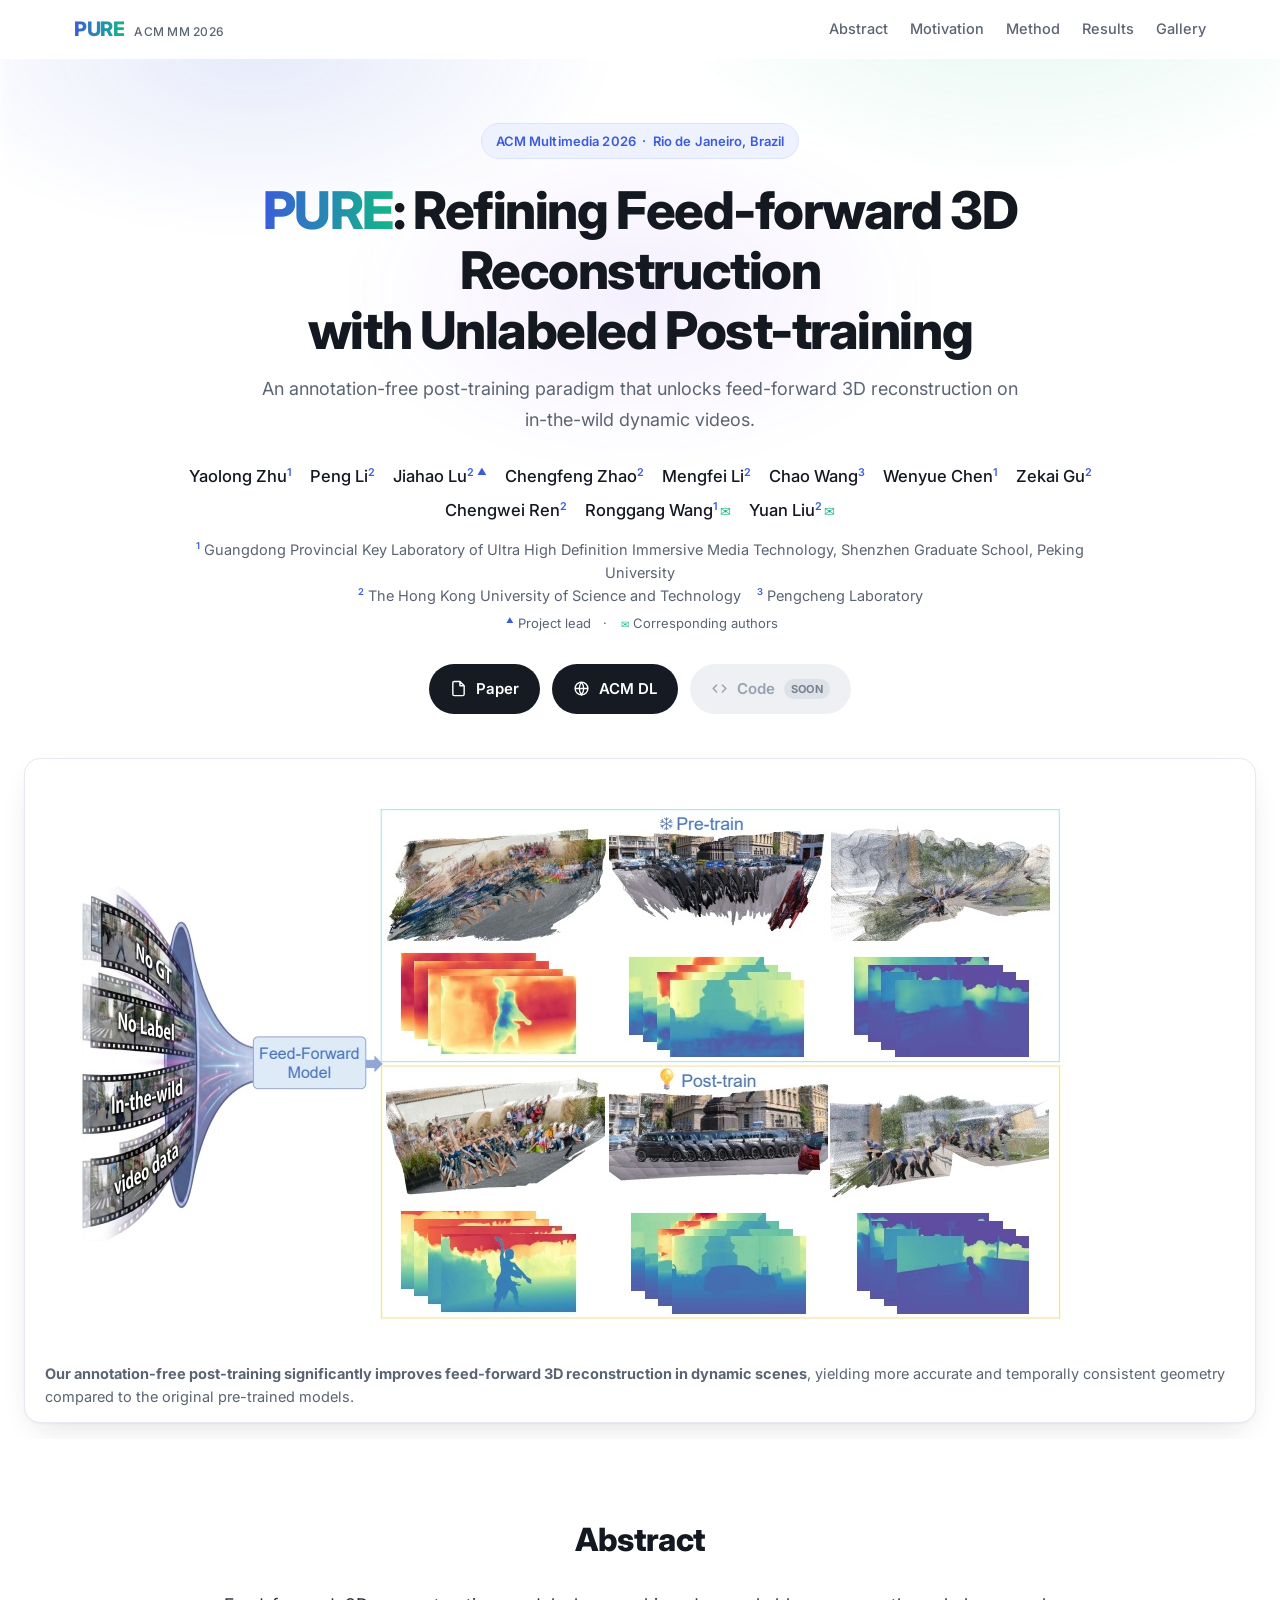
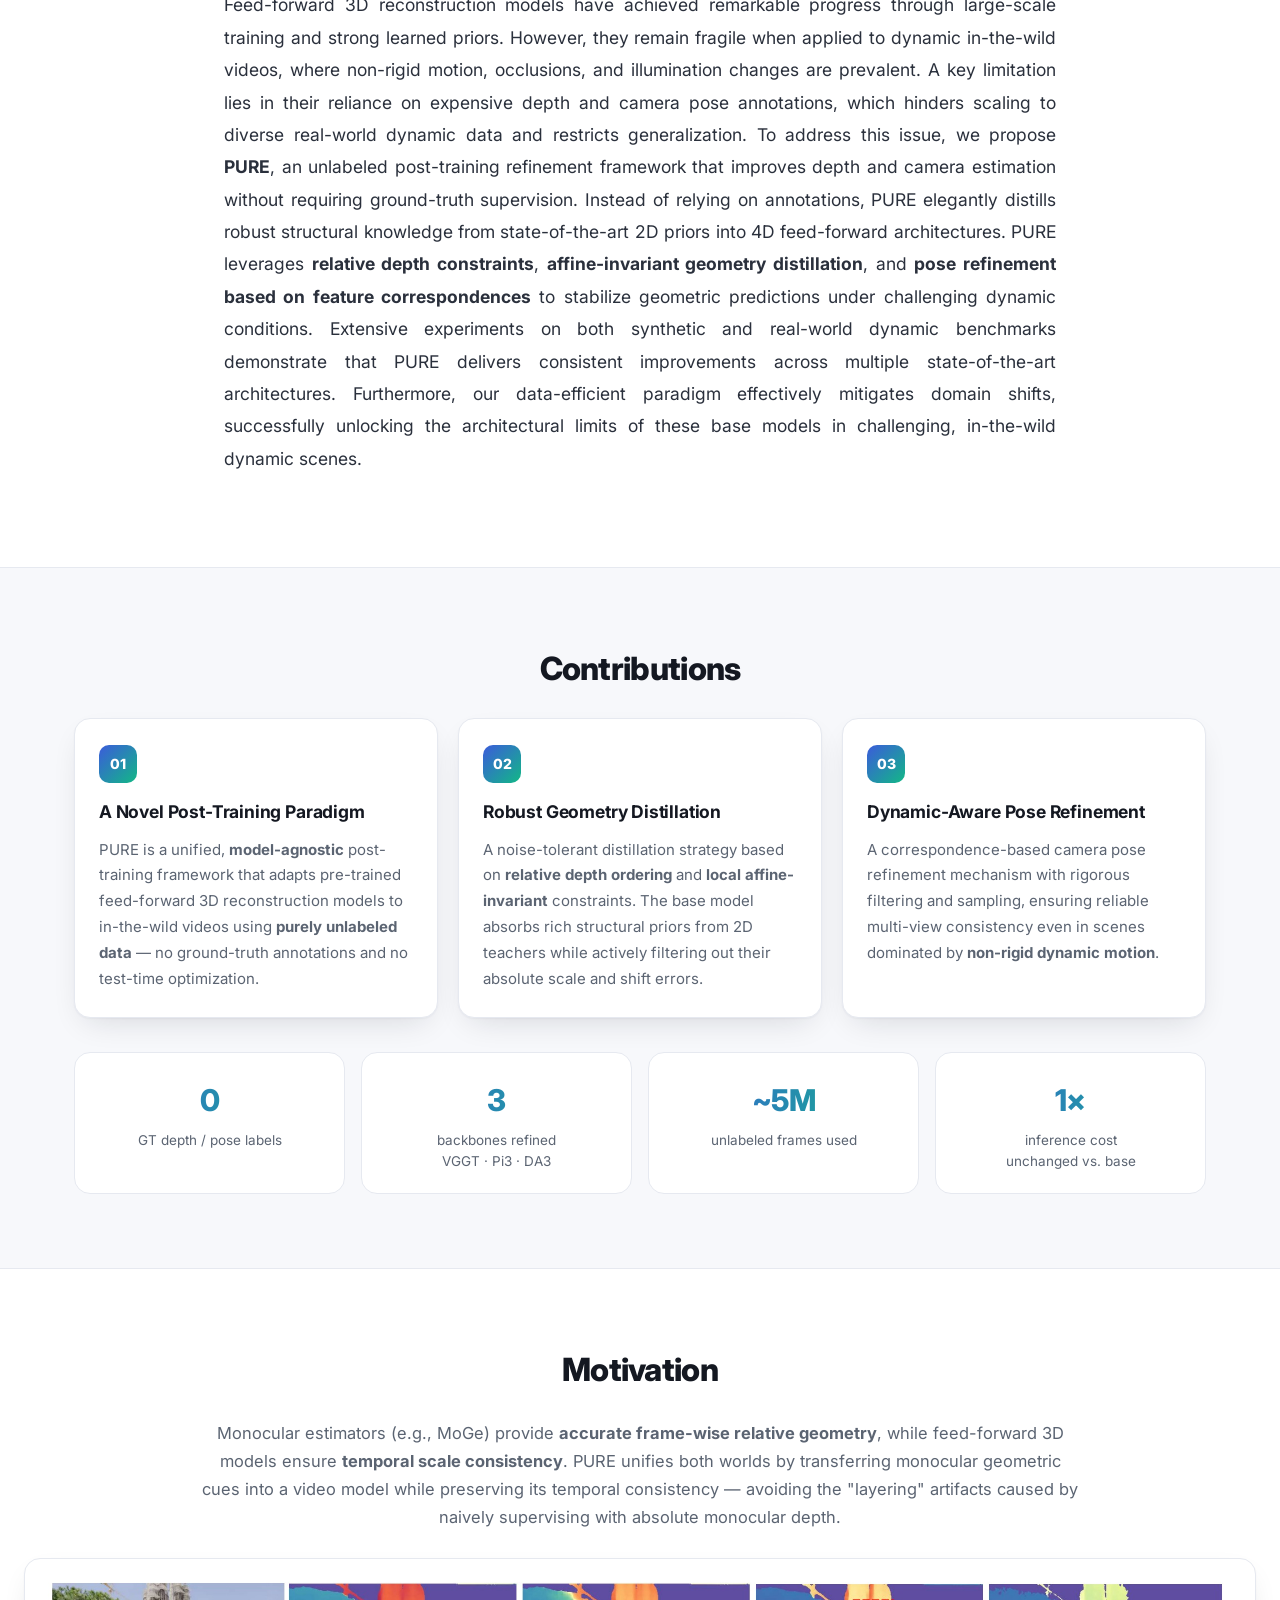
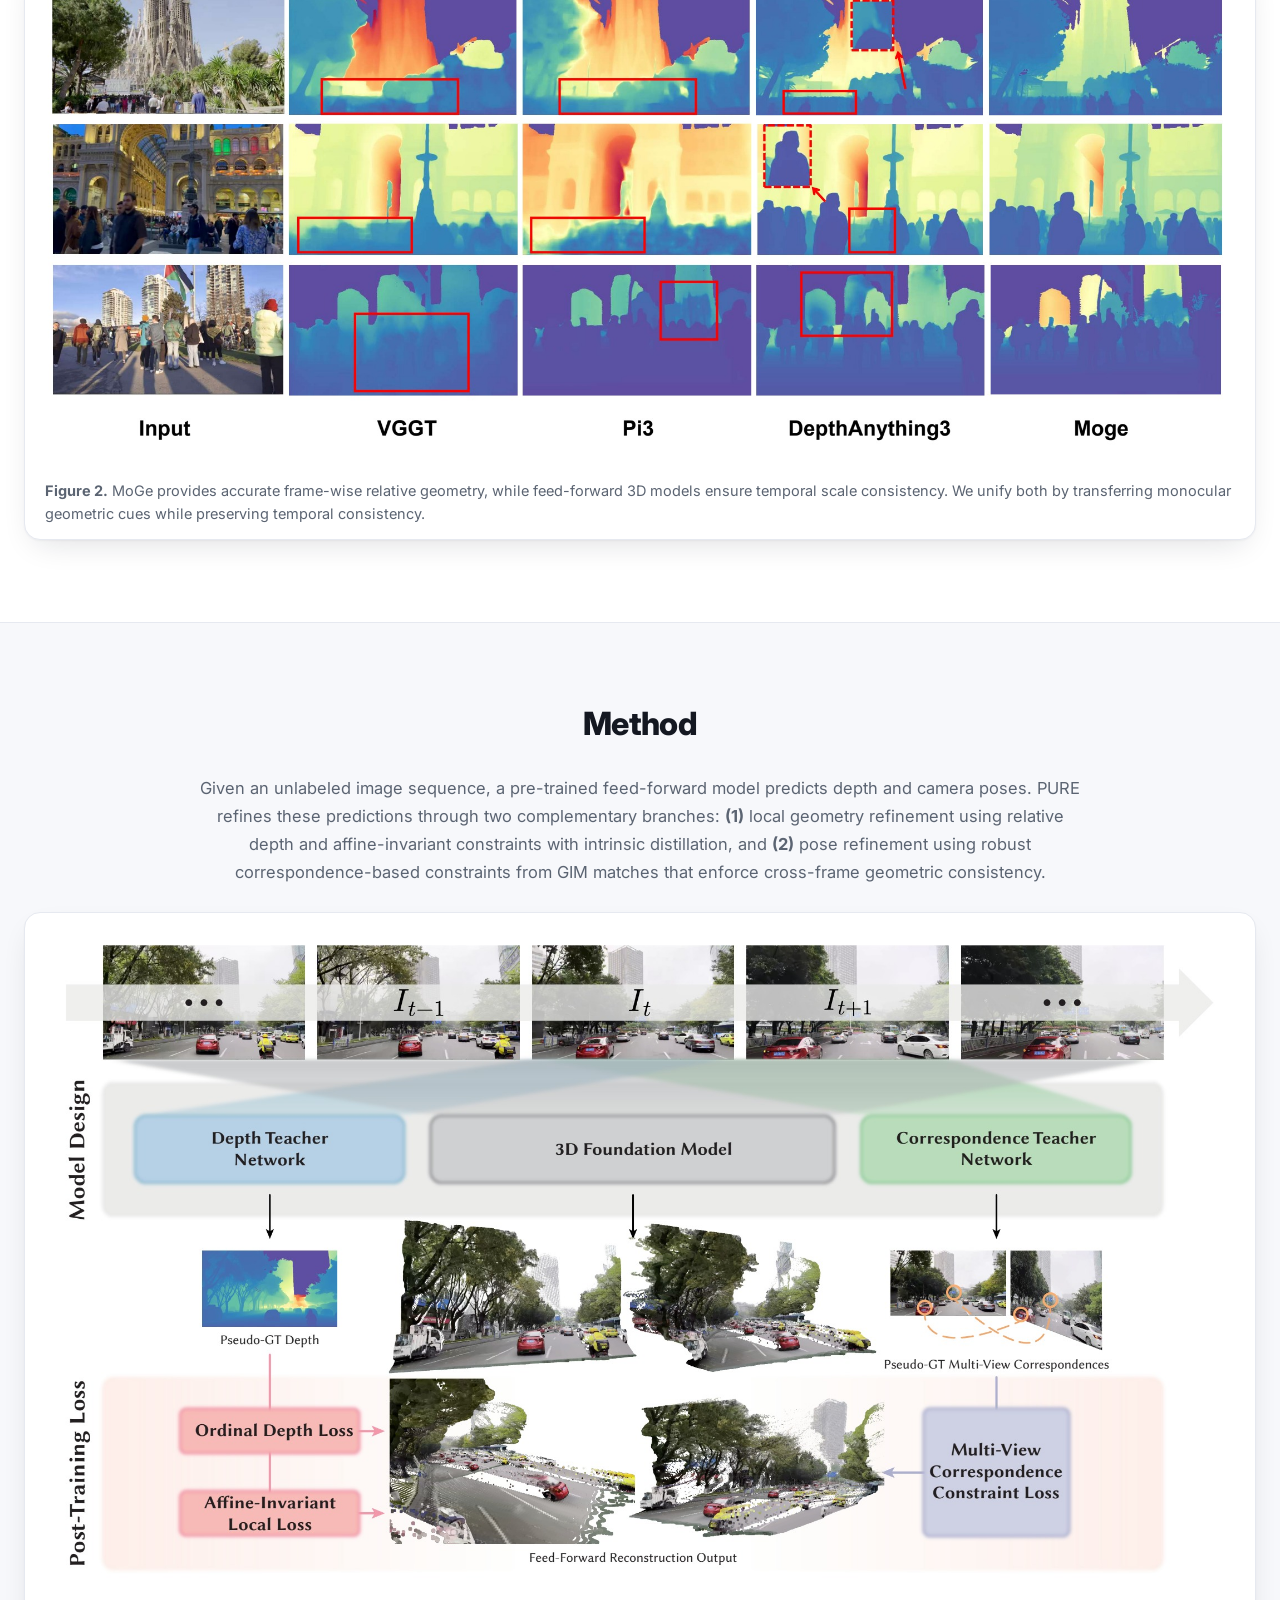
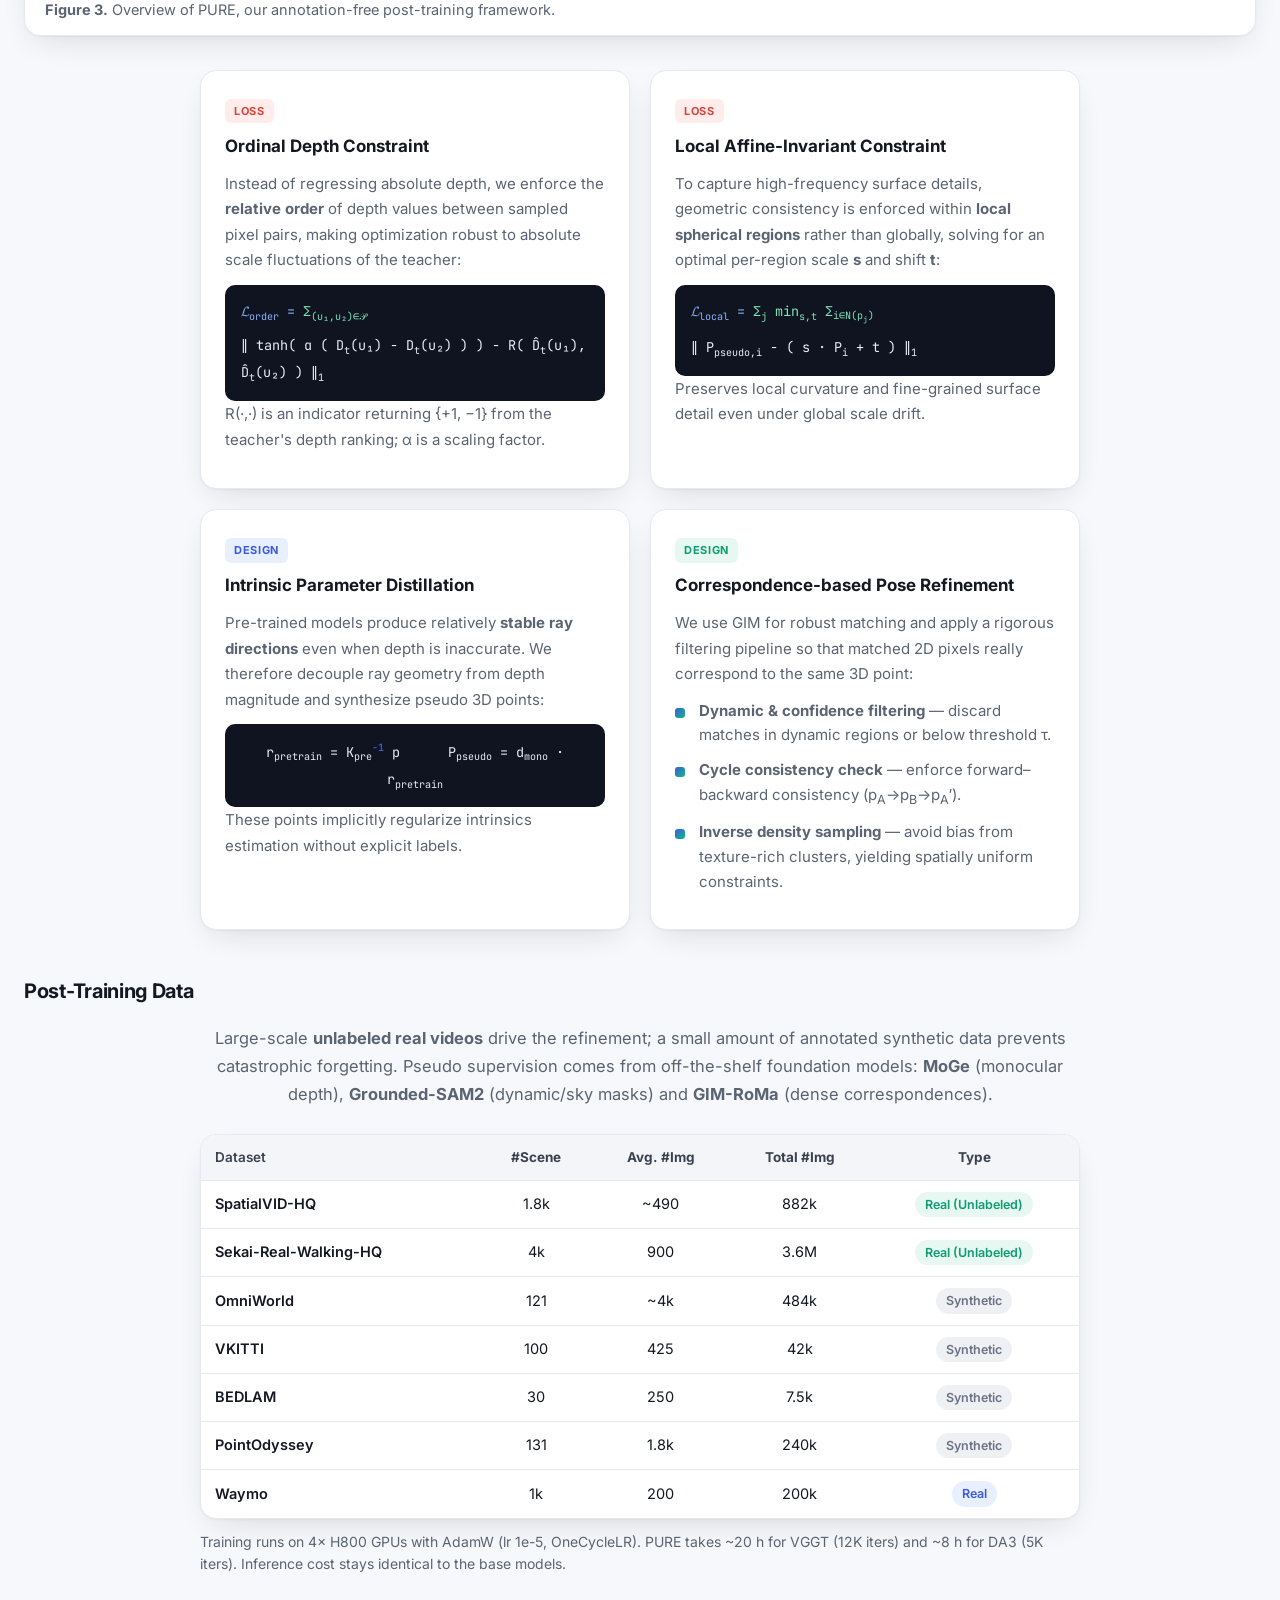
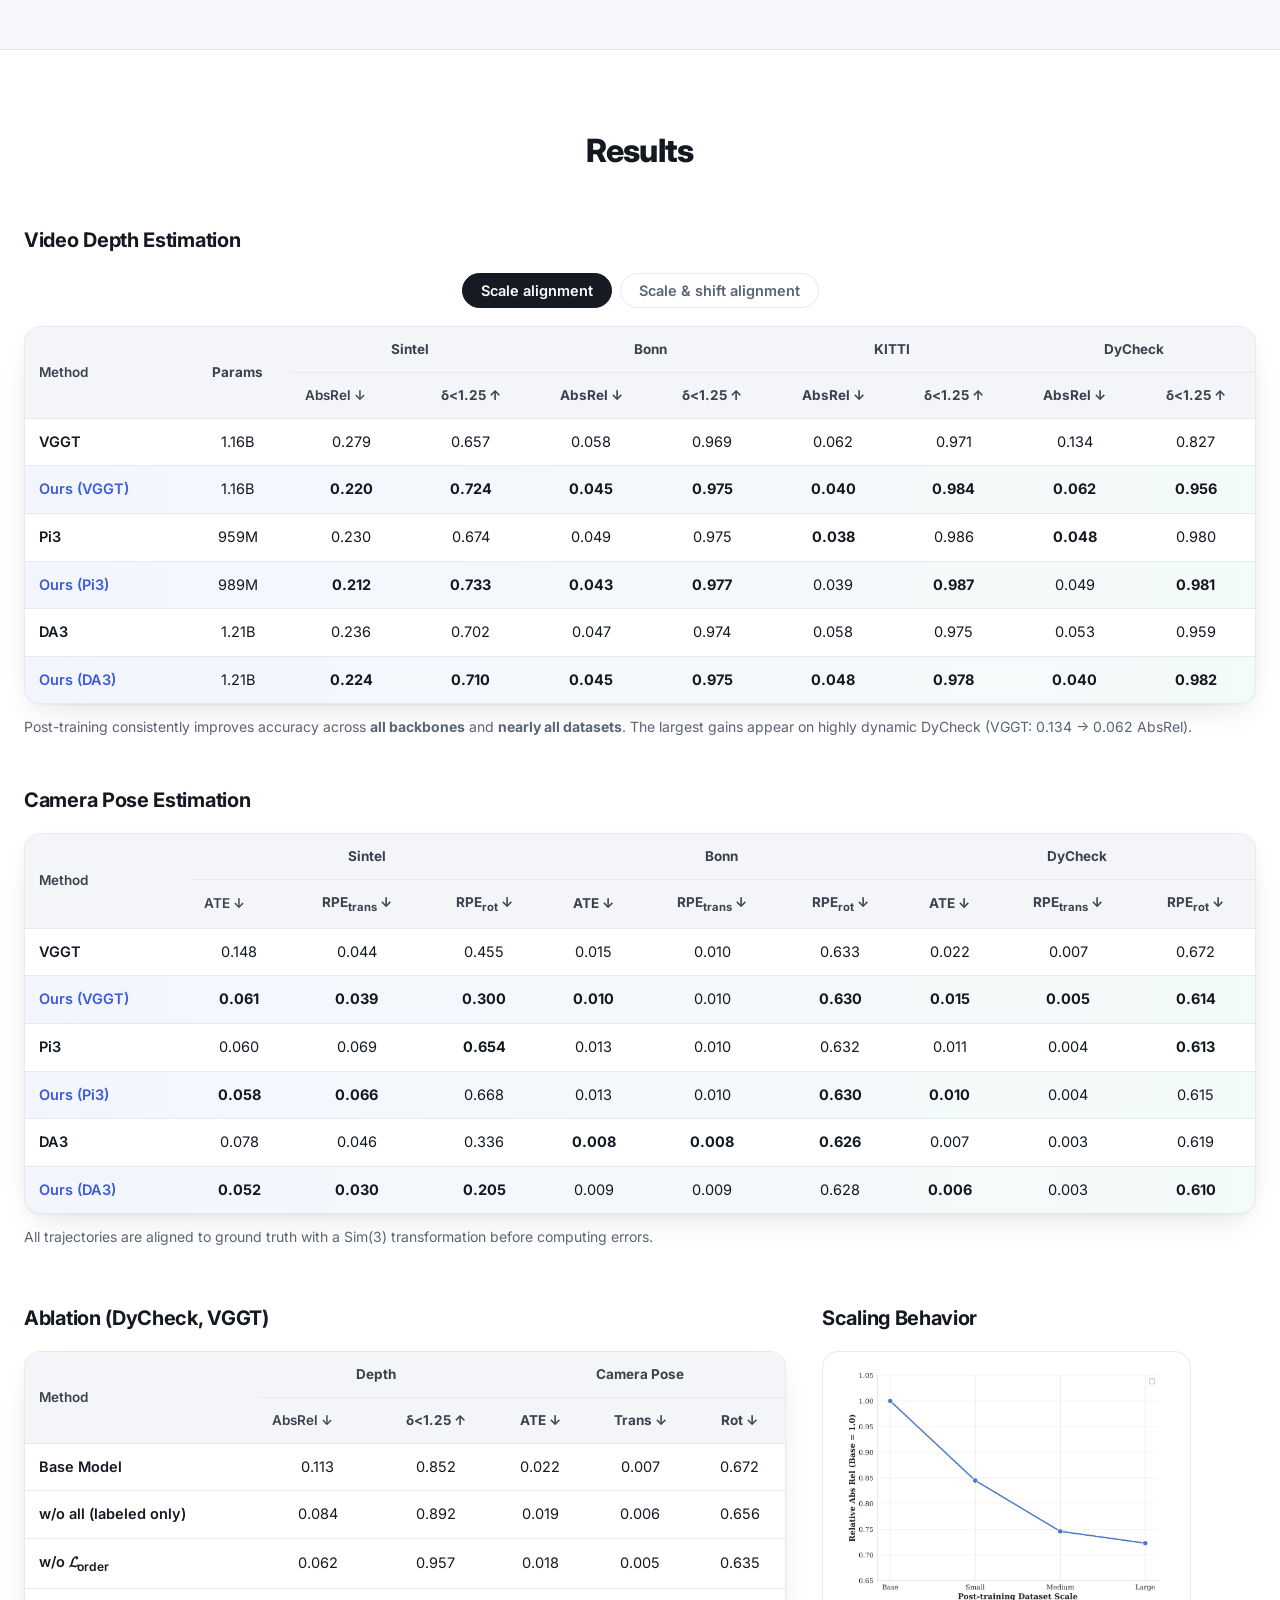
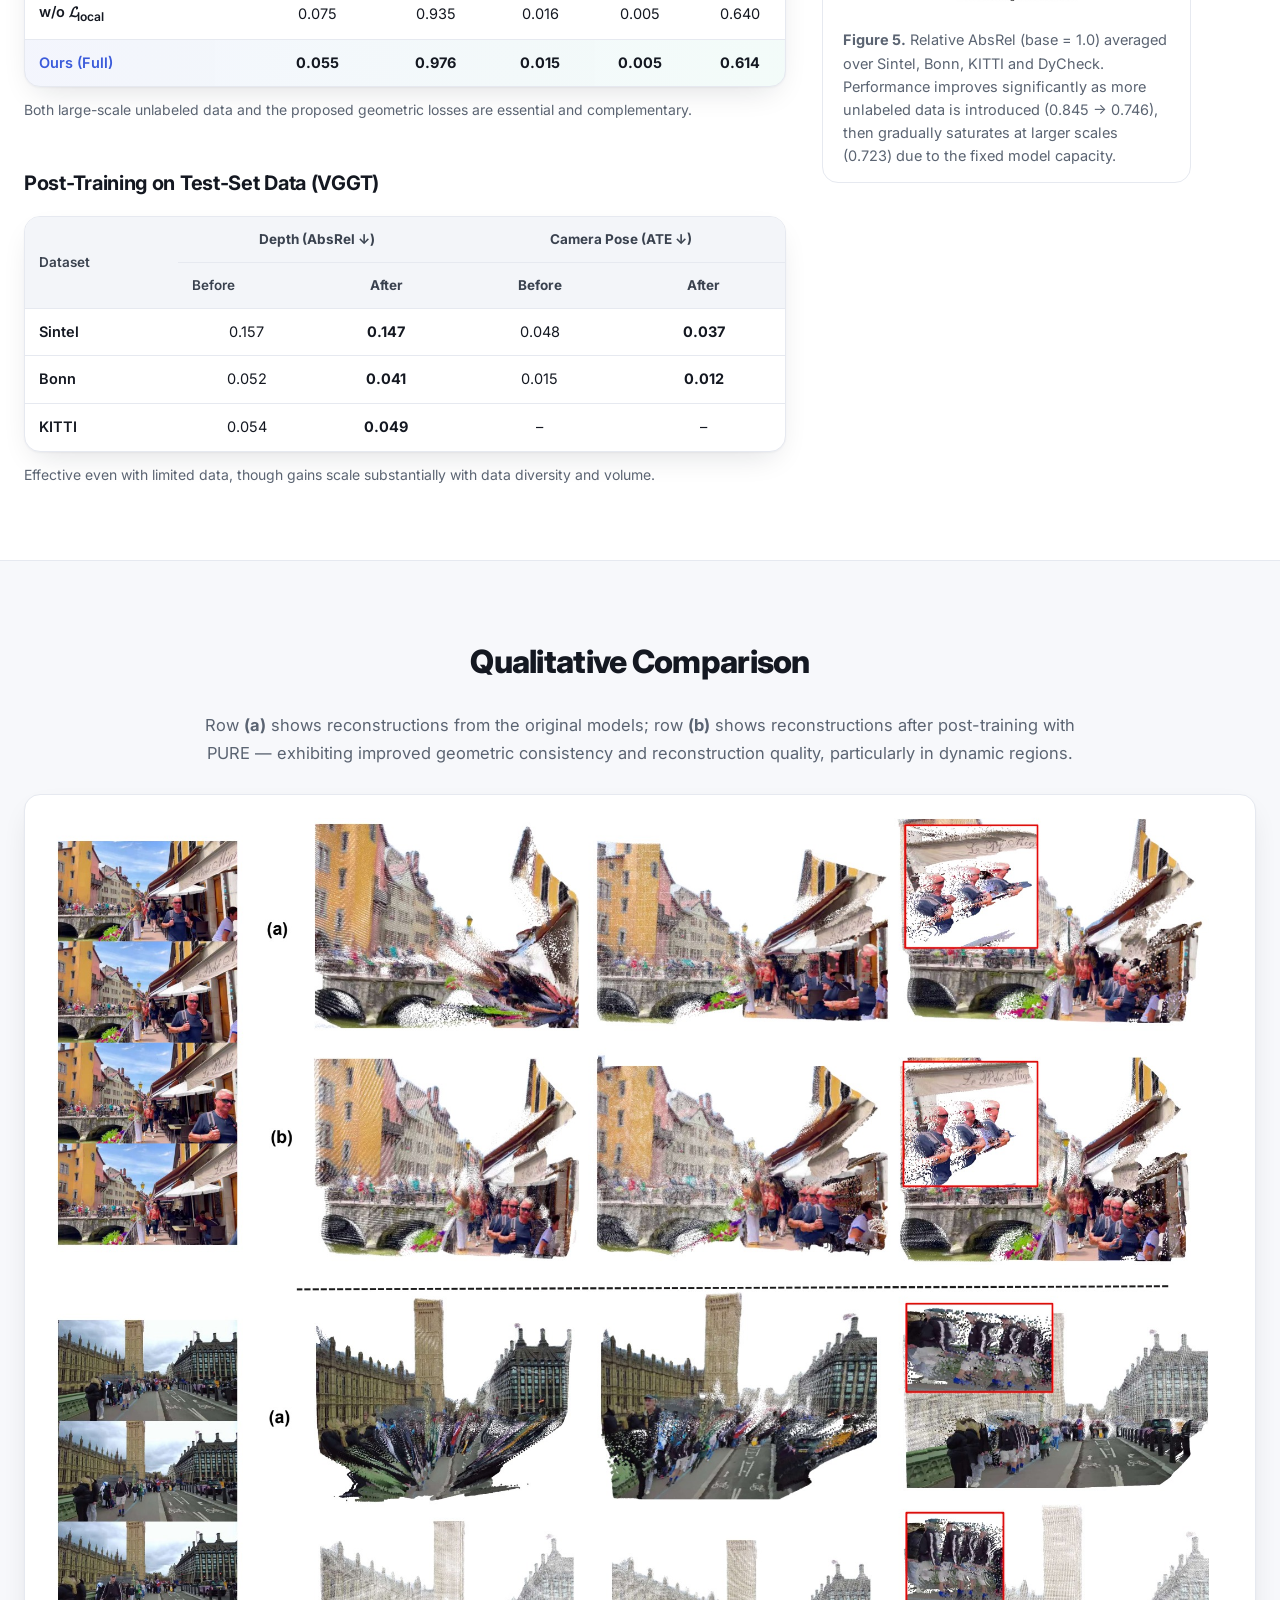
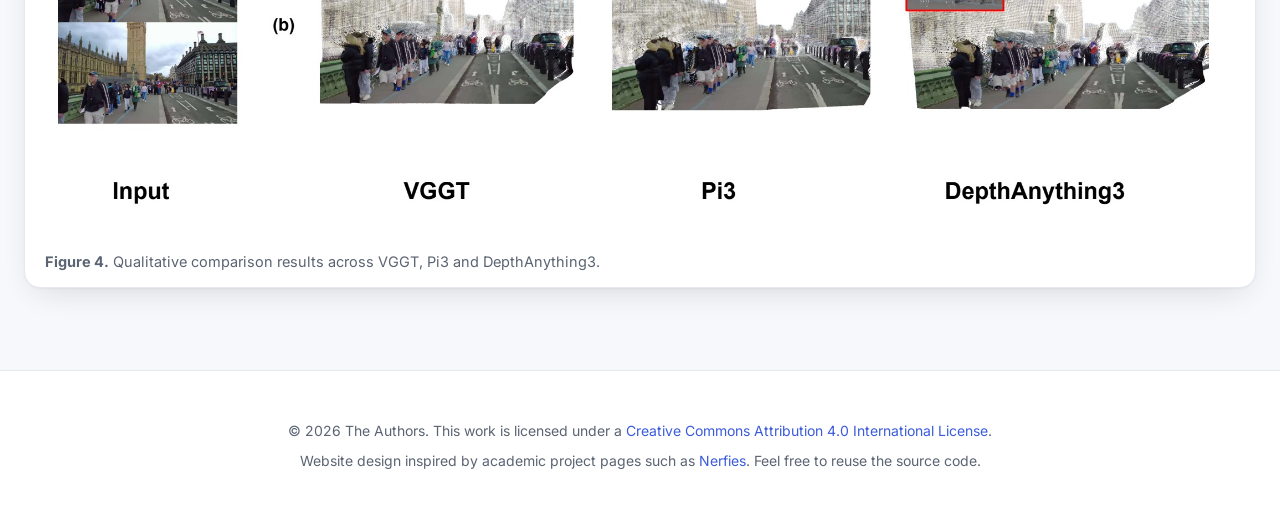
==== index.html @ 4ac0f8c0 "Remove Video soon button" ====
<!DOCTYPE html>
<html lang="en">
<head>
<meta charset="utf-8">
<meta name="viewport" content="width=device-width, initial-scale=1">
<title>PURE: Refining Feed-forward 3D Reconstruction with Unlabeled Post-training</title>
<meta name="description" content="PURE is an annotation-free post-training framework that refines feed-forward 3D reconstruction models (VGGT, Pi3, DepthAnything3) on unlabeled in-the-wild dynamic videos. ACM MM 2026.">
<meta name="keywords" content="3D reconstruction, feed-forward, post-training, unsupervised, video depth, camera pose, VGGT, Pi3, DepthAnything3, ACM MM 2026">
<meta name="author" content="Yaolong Zhu et al.">

<meta property="og:title" content="PURE: Refining Feed-forward 3D Reconstruction with Unlabeled Post-training">
<meta property="og:description" content="Annotation-free post-training that unlocks feed-forward 3D reconstruction in the wild. ACM MM 2026.">
<meta property="og:image" content="static/images/teaser.jpg">
<meta property="og:type" content="website">
<meta name="twitter:card" content="summary_large_image">
<meta name="twitter:image" content="static/images/teaser.jpg">

<link rel="icon" href="data:image/svg+xml,<svg xmlns='http://www.w3.org/2000/svg' viewBox='0 0 100 100'><text y='.9em' font-size='90'>🧊</text></svg>">
<link rel="preconnect" href="https://fonts.googleapis.com">
<link rel="preconnect" href="https://fonts.gstatic.com" crossorigin>
<link href="https://fonts.googleapis.com/css2?family=Inter:wght@400;500;600;700;800&family=JetBrains+Mono:wght@400;500&display=swap" rel="stylesheet">
<link rel="stylesheet" href="static/css/style.css">
</head>
<body>

<header class="nav" id="nav">
  <div class="nav-inner">
    <a class="nav-brand" href="#top"><span class="logo">PURE</span><span class="nav-venue">ACM MM 2026</span></a>
    <nav class="nav-links">
      <a href="#abstract">Abstract</a>
      <a href="#motivation">Motivation</a>
      <a href="#method">Method</a>
      <a href="#results">Results</a>
      <a href="#gallery">Gallery</a>
    </nav>
    <button class="nav-toggle" id="navToggle" aria-label="Menu">
      <svg viewBox="0 0 24 24" width="22" height="22"><path d="M3 6h18M3 12h18M3 18h18" stroke="currentColor" stroke-width="2" stroke-linecap="round" fill="none"/></svg>
    </button>
  </div>
</header>

<main id="top">

<!-- ============ HERO ============ -->
<section class="hero">
  <div class="hero-bg" aria-hidden="true"></div>
  <div class="container">
    <div class="badge">ACM Multimedia 2026 &nbsp;·&nbsp; Rio de Janeiro, Brazil</div>
    <h1 class="title">
      <span class="title-accent">PURE</span>: Refining Feed-forward 3D Reconstruction<br class="d-md">
      with Unlabeled Post-training
    </h1>
    <p class="subtitle">An annotation-free post-training paradigm that unlocks feed-forward 3D reconstruction on in-the-wild dynamic videos.</p>

    <div class="authors">
      <span class="author"><a href="mailto:yaolongzhu25@stu.pku.edu.cn">Yaolong Zhu</a><sup>1</sup></span>
      <span class="author">Peng Li<sup>2</sup></span>
      <span class="author">Jiahao Lu<sup>2</sup><span class="lead-mark">▲</span></span>
      <span class="author">Chengfeng Zhao<sup>2</sup></span>
      <span class="author">Mengfei Li<sup>2</sup></span>
      <span class="author">Chao Wang<sup>3</sup></span>
      <span class="author">Wenyue Chen<sup>1</sup></span>
      <span class="author">Zekai Gu<sup>2</sup></span>
      <span class="author">Chengwei Ren<sup>2</sup></span>
      <span class="author">Ronggang Wang<sup>1</sup><span class="corr">✉</span></span>
      <span class="author">Yuan Liu<sup>2</sup><span class="corr">✉</span></span>
    </div>

    <div class="affiliations">
      <div><sup>1</sup> Guangdong Provincial Key Laboratory of Ultra High Definition Immersive Media Technology, Shenzhen Graduate School, Peking University</div>
      <div><sup>2</sup> The Hong Kong University of Science and Technology &nbsp;&nbsp; <sup>3</sup> Pengcheng Laboratory</div>
      <div class="corr-note"><span class="lead-mark">▲</span> Project lead &nbsp;&nbsp;·&nbsp;&nbsp; <span class="corr">✉</span> Corresponding authors</div>
    </div>

    <div class="buttons">
      <a class="btn btn-dark" href="static/pdfs/PURE_MM26.pdf" target="_blank" rel="noopener">
        <svg viewBox="0 0 24 24" class="ic"><path d="M14 2H6a2 2 0 0 0-2 2v16a2 2 0 0 0 2 2h12a2 2 0 0 0 2-2V8z M14 2v6h6" fill="none" stroke="currentColor" stroke-width="2" stroke-linejoin="round"/></svg>
        Paper
      </a>
      <a class="btn btn-dark" href="https://doi.org/10.1145/3767308.3836296" target="_blank" rel="noopener">
        <svg viewBox="0 0 24 24" class="ic"><circle cx="12" cy="12" r="9" fill="none" stroke="currentColor" stroke-width="2"/><path d="M3 12h18M12 3a15 15 0 0 1 0 18a15 15 0 0 1 0-18" fill="none" stroke="currentColor" stroke-width="2"/></svg>
        ACM DL
      </a>
      <a class="btn btn-dark btn-disabled" href="#" aria-disabled="true" title="Coming soon">
        <svg viewBox="0 0 24 24" class="ic"><path d="M8 17l-5-5 5-5M16 7l5 5-5 5" fill="none" stroke="currentColor" stroke-width="2" stroke-linecap="round" stroke-linejoin="round"/></svg>
        Code <span class="soon">soon</span>
      </a>
    </div>
  </div>

  <div class="container container-wide">
    <figure class="figure zoomable">
      <img src="static/images/teaser.jpg" alt="PURE teaser: pre-train vs post-train reconstruction quality" loading="eager">
      <figcaption><b>Our annotation-free post-training significantly improves feed-forward 3D reconstruction in dynamic scenes</b>, yielding more accurate and temporally consistent geometry compared to the original pre-trained models.</figcaption>
    </figure>
  </div>
</section>

<!-- ============ ABSTRACT ============ -->
<section class="section" id="abstract">
  <div class="container container-narrow">
    <h2 class="section-title">Abstract</h2>
    <p class="abstract">
      Feed-forward 3D reconstruction models have achieved remarkable progress through large-scale training and strong learned priors.
      However, they remain fragile when applied to dynamic in-the-wild videos, where non-rigid motion, occlusions, and illumination changes are prevalent.
      A key limitation lies in their reliance on expensive depth and camera pose annotations, which hinders scaling to diverse real-world dynamic data and restricts generalization.
      To address this issue, we propose <b>PURE</b>, an unlabeled post-training refinement framework that improves depth and camera estimation without requiring ground-truth supervision.
      Instead of relying on annotations, PURE elegantly distills robust structural knowledge from state-of-the-art 2D priors into 4D feed-forward architectures.
      PURE leverages <b>relative depth constraints</b>, <b>affine-invariant geometry distillation</b>, and <b>pose refinement based on feature correspondences</b> to stabilize geometric predictions under challenging dynamic conditions.
      Extensive experiments on both synthetic and real-world dynamic benchmarks demonstrate that PURE delivers consistent improvements across multiple state-of-the-art architectures.
      Furthermore, our data-efficient paradigm effectively mitigates domain shifts, successfully unlocking the architectural limits of these base models in challenging, in-the-wild dynamic scenes.
    </p>
  </div>
</section>

<!-- ============ HIGHLIGHTS ============ -->
<section class="section section-alt">
  <div class="container">
    <h2 class="section-title">Contributions</h2>
    <div class="cards">
      <div class="card">
        <div class="card-ic">01</div>
        <h3>A Novel Post-Training Paradigm</h3>
        <p>PURE is a unified, <b>model-agnostic</b> post-training framework that adapts pre-trained feed-forward 3D reconstruction models to in-the-wild videos using <b>purely unlabeled data</b> — no ground-truth annotations and no test-time optimization.</p>
      </div>
      <div class="card">
        <div class="card-ic">02</div>
        <h3>Robust Geometry Distillation</h3>
        <p>A noise-tolerant distillation strategy based on <b>relative depth ordering</b> and <b>local affine-invariant</b> constraints. The base model absorbs rich structural priors from 2D teachers while actively filtering out their absolute scale and shift errors.</p>
      </div>
      <div class="card">
        <div class="card-ic">03</div>
        <h3>Dynamic-Aware Pose Refinement</h3>
        <p>A correspondence-based camera pose refinement mechanism with rigorous filtering and sampling, ensuring reliable multi-view consistency even in scenes dominated by <b>non-rigid dynamic motion</b>.</p>
      </div>
    </div>

    <div class="stats">
      <div class="stat"><div class="stat-num">0</div><div class="stat-lbl">GT depth / pose labels</div></div>
      <div class="stat"><div class="stat-num">3</div><div class="stat-lbl">backbones refined<br><span class="muted">VGGT · Pi3 · DA3</span></div></div>
      <div class="stat"><div class="stat-num">~5M</div><div class="stat-lbl">unlabeled frames used</div></div>
      <div class="stat"><div class="stat-num">1×</div><div class="stat-lbl">inference cost<br><span class="muted">unchanged vs. base</span></div></div>
    </div>
  </div>
</section>

<!-- ============ MOTIVATION ============ -->
<section class="section" id="motivation">
  <div class="container container-wide">
    <h2 class="section-title">Motivation</h2>
    <p class="lead container-narrow">
      Monocular estimators (e.g., MoGe) provide <b>accurate frame-wise relative geometry</b>, while feed-forward 3D models ensure <b>temporal scale consistency</b>.
      PURE unifies both worlds by transferring monocular geometric cues into a video model while preserving its temporal consistency —
      avoiding the "layering" artifacts caused by naively supervising with absolute monocular depth.
    </p>
    <figure class="figure zoomable">
      <img src="static/images/motivation.jpg" alt="Comparison of frame-wise geometry from MoGe and feed-forward models" loading="lazy">
      <figcaption><b>Figure 2.</b> MoGe provides accurate frame-wise relative geometry, while feed-forward 3D models ensure temporal scale consistency. We unify both by transferring monocular geometric cues while preserving temporal consistency.</figcaption>
    </figure>
  </div>
</section>

<!-- ============ METHOD ============ -->
<section class="section section-alt" id="method">
  <div class="container container-wide">
    <h2 class="section-title">Method</h2>
    <p class="lead container-narrow">
      Given an unlabeled image sequence, a pre-trained feed-forward model predicts depth and camera poses.
      PURE refines these predictions through two complementary branches: <b>(1)</b> local geometry refinement using relative depth and
      affine-invariant constraints with intrinsic distillation, and <b>(2)</b> pose refinement using robust correspondence-based
      constraints from GIM matches that enforce cross-frame geometric consistency.
    </p>
    <figure class="figure zoomable">
      <img src="static/images/pipeline.jpg" alt="PURE framework overview" loading="lazy">
      <figcaption><b>Figure 3.</b> Overview of PURE, our annotation-free post-training framework.</figcaption>
    </figure>

    <div class="method-grid container-narrow">
      <div class="mbox">
        <div class="mtag mtag-red">Loss</div>
        <h3>Ordinal Depth Constraint</h3>
        <p>Instead of regressing absolute depth, we enforce the <b>relative order</b> of depth values between sampled pixel pairs, making optimization robust to absolute scale fluctuations of the teacher:</p>
        <div class="eq">
          <span class="eq-l">𝓛<sub>order</sub> =</span>
          <span class="eq-sum">Σ<sub>(u₁,u₂)∈𝒫</sub></span>
          <span class="eq-b">‖ tanh( α ( D<sub>t</sub>(u₁) − D<sub>t</sub>(u₂) ) ) − R( D̂<sub>t</sub>(u₁), D̂<sub>t</sub>(u₂) ) ‖<sub>1</sub></span>
        </div>
        <p class="note">R(·,·) is an indicator returning {+1, −1} from the teacher's depth ranking; α is a scaling factor.</p>
      </div>

      <div class="mbox">
        <div class="mtag mtag-red">Loss</div>
        <h3>Local Affine-Invariant Constraint</h3>
        <p>To capture high-frequency surface details, geometric consistency is enforced within <b>local spherical regions</b> rather than globally, solving for an optimal per-region scale <b>s</b> and shift <b>t</b>:</p>
        <div class="eq">
          <span class="eq-l">𝓛<sub>local</sub> =</span>
          <span class="eq-sum">Σ<sub>j</sub> min<sub>s,t</sub> Σ<sub>i∈N(p<sub>j</sub>)</sub></span>
          <span class="eq-b">‖ P<sub>pseudo,i</sub> − ( s · P<sub>i</sub> + t ) ‖<sub>1</sub></span>
        </div>
        <p class="note">Preserves local curvature and fine-grained surface detail even under global scale drift.</p>
      </div>

      <div class="mbox">
        <div class="mtag mtag-blue">Design</div>
        <h3>Intrinsic Parameter Distillation</h3>
        <p>Pre-trained models produce relatively <b>stable ray directions</b> even when depth is inaccurate. We therefore decouple ray geometry from depth magnitude and synthesize pseudo 3D points:</p>
        <div class="eq eq-center">
          <span>r<sub>pretrain</sub> = K<sub>pre</sub><sup>−1</sup> p &nbsp;&nbsp;&nbsp;&nbsp; P<sub>pseudo</sub> = d<sub>mono</sub> · r<sub>pretrain</sub></span>
        </div>
        <p class="note">These points implicitly regularize intrinsics estimation without explicit labels.</p>
      </div>

      <div class="mbox">
        <div class="mtag mtag-green">Design</div>
        <h3>Correspondence-based Pose Refinement</h3>
        <p>We use GIM for robust matching and apply a rigorous filtering pipeline so that matched 2D pixels really correspond to the same 3D point:</p>
        <ul class="ticks">
          <li><b>Dynamic &amp; confidence filtering</b> — discard matches in dynamic regions or below threshold τ.</li>
          <li><b>Cycle consistency check</b> — enforce forward–backward consistency (p<sub>A</sub>→p<sub>B</sub>→p<sub>A</sub>′).</li>
          <li><b>Inverse density sampling</b> — avoid bias from texture-rich clusters, yielding spatially uniform constraints.</li>
        </ul>
      </div>
    </div>

    <h3 class="sub-title container-narrow">Post-Training Data</h3>
    <p class="lead container-narrow">Large-scale <b>unlabeled real videos</b> drive the refinement; a small amount of annotated synthetic data prevents catastrophic forgetting. Pseudo supervision comes from off-the-shelf foundation models: <b>MoGe</b> (monocular depth), <b>Grounded-SAM2</b> (dynamic/sky masks) and <b>GIM-RoMa</b> (dense correspondences).</p>
    <div class="table-wrap container-narrow">
      <table class="tbl">
        <thead><tr><th>Dataset</th><th>#Scene</th><th>Avg. #Img</th><th>Total #Img</th><th>Type</th></tr></thead>
        <tbody>
          <tr><td>SpatialVID-HQ</td><td>1.8k</td><td>~490</td><td>882k</td><td><span class="pill pill-green">Real (Unlabeled)</span></td></tr>
          <tr><td>Sekai-Real-Walking-HQ</td><td>4k</td><td>900</td><td>3.6M</td><td><span class="pill pill-green">Real (Unlabeled)</span></td></tr>
          <tr><td>OmniWorld</td><td>121</td><td>~4k</td><td>484k</td><td><span class="pill">Synthetic</span></td></tr>
          <tr><td>VKITTI</td><td>100</td><td>425</td><td>42k</td><td><span class="pill">Synthetic</span></td></tr>
          <tr><td>BEDLAM</td><td>30</td><td>250</td><td>7.5k</td><td><span class="pill">Synthetic</span></td></tr>
          <tr><td>PointOdyssey</td><td>131</td><td>1.8k</td><td>240k</td><td><span class="pill">Synthetic</span></td></tr>
          <tr><td>Waymo</td><td>1k</td><td>200</td><td>200k</td><td><span class="pill pill-blue">Real</span></td></tr>
        </tbody>
      </table>
    </div>
    <p class="note container-narrow">Training runs on 4× H800 GPUs with AdamW (lr 1e-5, OneCycleLR). PURE takes ~20 h for VGGT (12K iters) and ~8 h for DA3 (5K iters). Inference cost stays identical to the base models.</p>
  </div>
</section>

<!-- ============ RESULTS ============ -->
<section class="section" id="results">
  <div class="container container-wide">
    <h2 class="section-title">Results</h2>

    <h3 class="sub-title">Video Depth Estimation</h3>
    <div class="tabs" role="tablist">
      <button class="tab active" data-target="tab-scale" role="tab">Scale alignment</button>
      <button class="tab" data-target="tab-scaleshift" role="tab">Scale &amp; shift alignment</button>
    </div>

    <div class="table-wrap tabpanel active" id="tab-scale">
      <table class="tbl tbl-res">
        <thead>
          <tr><th rowspan="2">Method</th><th rowspan="2">Params</th><th colspan="2">Sintel</th><th colspan="2">Bonn</th><th colspan="2">KITTI</th><th colspan="2">DyCheck</th></tr>
          <tr><th>AbsRel ↓</th><th>δ&lt;1.25 ↑</th><th>AbsRel ↓</th><th>δ&lt;1.25 ↑</th><th>AbsRel ↓</th><th>δ&lt;1.25 ↑</th><th>AbsRel ↓</th><th>δ&lt;1.25 ↑</th></tr>
        </thead>
        <tbody>
          <tr><td>VGGT</td><td>1.16B</td><td>0.279</td><td>0.657</td><td>0.058</td><td>0.969</td><td>0.062</td><td>0.971</td><td>0.134</td><td>0.827</td></tr>
          <tr class="ours"><td>Ours (VGGT)</td><td>1.16B</td><td><b>0.220</b></td><td><b>0.724</b></td><td><b>0.045</b></td><td><b>0.975</b></td><td><b>0.040</b></td><td><b>0.984</b></td><td><b>0.062</b></td><td><b>0.956</b></td></tr>
          <tr><td>Pi3</td><td>959M</td><td>0.230</td><td>0.674</td><td>0.049</td><td>0.975</td><td><b>0.038</b></td><td>0.986</td><td><b>0.048</b></td><td>0.980</td></tr>
          <tr class="ours"><td>Ours (Pi3)</td><td>989M</td><td><b>0.212</b></td><td><b>0.733</b></td><td><b>0.043</b></td><td><b>0.977</b></td><td>0.039</td><td><b>0.987</b></td><td>0.049</td><td><b>0.981</b></td></tr>
          <tr><td>DA3</td><td>1.21B</td><td>0.236</td><td>0.702</td><td>0.047</td><td>0.974</td><td>0.058</td><td>0.975</td><td>0.053</td><td>0.959</td></tr>
          <tr class="ours"><td>Ours (DA3)</td><td>1.21B</td><td><b>0.224</b></td><td><b>0.710</b></td><td><b>0.045</b></td><td><b>0.975</b></td><td><b>0.048</b></td><td><b>0.978</b></td><td><b>0.040</b></td><td><b>0.982</b></td></tr>
        </tbody>
      </table>
    </div>

    <div class="table-wrap tabpanel" id="tab-scaleshift">
      <table class="tbl tbl-res">
        <thead>
          <tr><th rowspan="2">Method</th><th rowspan="2">Params</th><th colspan="2">Sintel</th><th colspan="2">Bonn</th><th colspan="2">KITTI</th><th colspan="2">DyCheck</th></tr>
          <tr><th>AbsRel ↓</th><th>δ&lt;1.25 ↑</th><th>AbsRel ↓</th><th>δ&lt;1.25 ↑</th><th>AbsRel ↓</th><th>δ&lt;1.25 ↑</th><th>AbsRel ↓</th><th>δ&lt;1.25 ↑</th></tr>
        </thead>
        <tbody>
          <tr><td>VGGT</td><td>1.16B</td><td>0.215</td><td>0.704</td><td>0.050</td><td>0.971</td><td>0.053</td><td>0.969</td><td>0.113</td><td>0.852</td></tr>
          <tr class="ours"><td>Ours (VGGT)</td><td>1.16B</td><td><b>0.178</b></td><td><b>0.741</b></td><td><b>0.043</b></td><td><b>0.976</b></td><td><b>0.038</b></td><td><b>0.984</b></td><td><b>0.055</b></td><td><b>0.976</b></td></tr>
          <tr><td>Pi3</td><td>959M</td><td>0.210</td><td>0.726</td><td>0.044</td><td>0.975</td><td><b>0.037</b></td><td>0.986</td><td>0.042</td><td>0.979</td></tr>
          <tr class="ours"><td>Ours (Pi3)</td><td>989M</td><td><b>0.195</b></td><td><b>0.750</b></td><td><b>0.038</b></td><td><b>0.977</b></td><td>0.038</td><td><b>0.987</b></td><td><b>0.040</b></td><td><b>0.980</b></td></tr>
          <tr><td>DA3</td><td>1.21B</td><td>0.173</td><td>0.730</td><td>0.046</td><td>0.974</td><td>0.053</td><td>0.974</td><td>0.044</td><td>0.974</td></tr>
          <tr class="ours"><td>Ours (DA3)</td><td>1.21B</td><td><b>0.156</b></td><td><b>0.743</b></td><td><b>0.043</b></td><td><b>0.976</b></td><td><b>0.045</b></td><td><b>0.978</b></td><td><b>0.036</b></td><td><b>0.983</b></td></tr>
        </tbody>
      </table>
    </div>
    <p class="note">Post-training consistently improves accuracy across <b>all backbones</b> and <b>nearly all datasets</b>. The largest gains appear on highly dynamic DyCheck (VGGT: 0.134 → 0.062 AbsRel).</p>

    <h3 class="sub-title">Camera Pose Estimation</h3>
    <div class="table-wrap">
      <table class="tbl tbl-res">
        <thead>
          <tr><th rowspan="2">Method</th><th colspan="3">Sintel</th><th colspan="3">Bonn</th><th colspan="3">DyCheck</th></tr>
          <tr><th>ATE ↓</th><th>RPE<sub>trans</sub> ↓</th><th>RPE<sub>rot</sub> ↓</th><th>ATE ↓</th><th>RPE<sub>trans</sub> ↓</th><th>RPE<sub>rot</sub> ↓</th><th>ATE ↓</th><th>RPE<sub>trans</sub> ↓</th><th>RPE<sub>rot</sub> ↓</th></tr>
        </thead>
        <tbody>
          <tr><td>VGGT</td><td>0.148</td><td>0.044</td><td>0.455</td><td>0.015</td><td>0.010</td><td>0.633</td><td>0.022</td><td>0.007</td><td>0.672</td></tr>
          <tr class="ours"><td>Ours (VGGT)</td><td><b>0.061</b></td><td><b>0.039</b></td><td><b>0.300</b></td><td><b>0.010</b></td><td>0.010</td><td><b>0.630</b></td><td><b>0.015</b></td><td><b>0.005</b></td><td><b>0.614</b></td></tr>
          <tr><td>Pi3</td><td>0.060</td><td>0.069</td><td><b>0.654</b></td><td>0.013</td><td>0.010</td><td>0.632</td><td>0.011</td><td>0.004</td><td><b>0.613</b></td></tr>
          <tr class="ours"><td>Ours (Pi3)</td><td><b>0.058</b></td><td><b>0.066</b></td><td>0.668</td><td>0.013</td><td>0.010</td><td><b>0.630</b></td><td><b>0.010</b></td><td>0.004</td><td>0.615</td></tr>
          <tr><td>DA3</td><td>0.078</td><td>0.046</td><td>0.336</td><td><b>0.008</b></td><td><b>0.008</b></td><td><b>0.626</b></td><td>0.007</td><td>0.003</td><td>0.619</td></tr>
          <tr class="ours"><td>Ours (DA3)</td><td><b>0.052</b></td><td><b>0.030</b></td><td><b>0.205</b></td><td>0.009</td><td>0.009</td><td>0.628</td><td><b>0.006</b></td><td>0.003</td><td><b>0.610</b></td></tr>
        </tbody>
      </table>
    </div>
    <p class="note">All trajectories are aligned to ground truth with a Sim(3) transformation before computing errors.</p>

    <div class="two-col">
      <div>
        <h3 class="sub-title">Ablation (DyCheck, VGGT)</h3>
        <div class="table-wrap">
          <table class="tbl tbl-res">
            <thead>
              <tr><th rowspan="2">Method</th><th colspan="2">Depth</th><th colspan="3">Camera Pose</th></tr>
              <tr><th>AbsRel ↓</th><th>δ&lt;1.25 ↑</th><th>ATE ↓</th><th>Trans ↓</th><th>Rot ↓</th></tr>
            </thead>
            <tbody>
              <tr><td>Base Model</td><td>0.113</td><td>0.852</td><td>0.022</td><td>0.007</td><td>0.672</td></tr>
              <tr><td>w/o all (labeled only)</td><td>0.084</td><td>0.892</td><td>0.019</td><td>0.006</td><td>0.656</td></tr>
              <tr><td>w/o 𝓛<sub>order</sub></td><td>0.062</td><td>0.957</td><td>0.018</td><td>0.005</td><td>0.635</td></tr>
              <tr><td>w/o 𝓛<sub>local</sub></td><td>0.075</td><td>0.935</td><td>0.016</td><td>0.005</td><td>0.640</td></tr>
              <tr class="ours"><td>Ours (Full)</td><td><b>0.055</b></td><td><b>0.976</b></td><td><b>0.015</b></td><td><b>0.005</b></td><td><b>0.614</b></td></tr>
            </tbody>
          </table>
        </div>
        <p class="note">Both large-scale unlabeled data and the proposed geometric losses are essential and complementary.</p>

        <h3 class="sub-title">Post-Training on Test-Set Data (VGGT)</h3>
        <div class="table-wrap">
          <table class="tbl tbl-res">
            <thead>
              <tr><th rowspan="2">Dataset</th><th colspan="2">Depth (AbsRel ↓)</th><th colspan="2">Camera Pose (ATE ↓)</th></tr>
              <tr><th>Before</th><th>After</th><th>Before</th><th>After</th></tr>
            </thead>
            <tbody>
              <tr><td>Sintel</td><td>0.157</td><td><b>0.147</b></td><td>0.048</td><td><b>0.037</b></td></tr>
              <tr><td>Bonn</td><td>0.052</td><td><b>0.041</b></td><td>0.015</td><td><b>0.012</b></td></tr>
              <tr><td>KITTI</td><td>0.054</td><td><b>0.049</b></td><td>–</td><td>–</td></tr>
            </tbody>
          </table>
        </div>
        <p class="note">Effective even with limited data, though gains scale substantially with data diversity and volume.</p>
      </div>

      <div>
        <h3 class="sub-title">Scaling Behavior</h3>
        <figure class="figure zoomable figure-plain">
          <img src="static/images/scaling.jpg" alt="Scaling behavior with increasing post-training data" loading="lazy">
          <figcaption><b>Figure 5.</b> Relative AbsRel (base = 1.0) averaged over Sintel, Bonn, KITTI and DyCheck. Performance improves significantly as more unlabeled data is introduced (0.845 → 0.746), then gradually saturates at larger scales (0.723) due to the fixed model capacity.</figcaption>
        </figure>
      </div>
    </div>
  </div>
</section>

<!-- ============ GALLERY ============ -->
<section class="section section-alt" id="gallery">
  <div class="container container-wide">
    <h2 class="section-title">Qualitative Comparison</h2>
    <p class="lead container-narrow">Row <b>(a)</b> shows reconstructions from the original models; row <b>(b)</b> shows reconstructions after post-training with PURE — exhibiting improved geometric consistency and reconstruction quality, particularly in dynamic regions.</p>
    <figure class="figure zoomable">
      <img src="static/images/qualitative.jpg" alt="Qualitative comparison before and after PURE post-training" loading="lazy">
      <figcaption><b>Figure 4.</b> Qualitative comparison results across VGGT, Pi3 and DepthAnything3.</figcaption>
    </figure>
  </div>
</section>

</main>

<footer class="footer">
  <div class="container container-narrow">
    <p>
      &copy; 2026 The Authors. This work is licensed under a
      <a href="https://creativecommons.org/licenses/by/4.0/" target="_blank" rel="noopener">Creative Commons Attribution 4.0 International License</a>.
    </p>
    <p class="muted">Website design inspired by academic project pages such as <a href="https://nerfies.github.io/" target="_blank" rel="noopener">Nerfies</a>. Feel free to reuse the source code.</p>
  </div>
</footer>

<div class="lightbox" id="lightbox" role="dialog" aria-hidden="true">
  <button class="lb-close" id="lbClose" aria-label="Close">&times;</button>
  <img id="lbImg" src="" alt="">
</div>

<script src="static/js/main.js"></script>
</body>
</html>
---- static/css/style.css ----
:root{
  --bg:#ffffff;
  --bg-alt:#f7f8fb;
  --text:#141821;
  --muted:#5b6472;
  --line:#e6e9f0;
  --accent:#3b5bdb;
  --accent-2:#12b886;
  --accent-soft:#eef2ff;
  --radius:16px;
  --shadow:0 1px 2px rgba(16,24,40,.04),0 12px 32px -12px rgba(16,24,40,.16);
  --maxw:1180px;
}

*{box-sizing:border-box}
html{scroll-behavior:smooth;scroll-padding-top:80px}
body{
  margin:0;background:var(--bg);color:var(--text);
  font-family:'Inter',-apple-system,BlinkMacSystemFont,'Segoe UI',Roboto,'Helvetica Neue',Arial,'PingFang SC','Microsoft YaHei',sans-serif;
  font-size:17px;line-height:1.7;-webkit-font-smoothing:antialiased;
}
a{color:var(--accent);text-decoration:none}
a:hover{text-decoration:underline}
img{max-width:100%;display:block}
sup{font-size:.65em;font-weight:600;color:var(--accent)}

.container{width:100%;max-width:var(--maxw);margin:0 auto;padding:0 24px}
.container-narrow{max-width:880px}
.container-wide{max-width:1320px}
.muted{color:var(--muted)}

/* ---------- NAV ---------- */
.nav{
  position:sticky;top:0;z-index:60;background:rgba(255,255,255,.82);
  backdrop-filter:saturate(160%) blur(12px);border-bottom:1px solid transparent;
  transition:border-color .2s ease, box-shadow .2s ease;
}
.nav.scrolled{border-color:var(--line);box-shadow:0 1px 12px rgba(16,24,40,.05)}
.nav-inner{max-width:var(--maxw);margin:0 auto;padding:12px 24px;display:flex;align-items:center;gap:20px}
.nav-brand{display:flex;align-items:baseline;gap:10px;text-decoration:none!important}
.logo{font-weight:800;letter-spacing:-.02em;font-size:20px;color:var(--text);
  background:linear-gradient(95deg,var(--accent),var(--accent-2));-webkit-background-clip:text;background-clip:text;-webkit-text-fill-color:transparent}
.nav-venue{font-size:12px;color:var(--muted);font-weight:500;letter-spacing:.02em}
.nav-links{margin-left:auto;display:flex;gap:22px}
.nav-links a{color:var(--muted);font-size:14.5px;font-weight:500;text-decoration:none}
.nav-links a:hover{color:var(--text)}
.nav-toggle{display:none;background:none;border:0;color:var(--text);cursor:pointer;margin-left:auto;padding:6px}

/* ---------- HERO ---------- */
.hero{position:relative;padding:64px 0 8px;text-align:center;overflow:hidden}
.hero-bg{
  position:absolute;inset:-200px 0 auto 0;height:620px;z-index:-1;
  background:
    radial-gradient(600px 320px at 20% 30%, rgba(59,91,219,.13), transparent 60%),
    radial-gradient(620px 330px at 80% 20%, rgba(18,184,134,.12), transparent 60%),
    radial-gradient(500px 300px at 50% 70%, rgba(124,58,237,.08), transparent 60%);
  filter:blur(6px);
}
.badge{
  display:inline-block;padding:6px 14px;border-radius:999px;background:var(--accent-soft);
  color:var(--accent);font-size:13px;font-weight:600;letter-spacing:.01em;border:1px solid #dce3ff;
}
.title{
  margin:22px auto 14px;max-width:1000px;font-size:clamp(30px,4.4vw,52px);line-height:1.15;
  font-weight:800;letter-spacing:-.028em;
}
.title-accent{background:linear-gradient(95deg,var(--accent),var(--accent-2));-webkit-background-clip:text;background-clip:text;-webkit-text-fill-color:transparent}
.subtitle{max-width:760px;margin:0 auto 26px;color:var(--muted);font-size:18px}

.authors{display:flex;flex-wrap:wrap;justify-content:center;gap:6px 18px;margin:0 auto 14px;max-width:920px}
.author{font-size:16.5px;font-weight:500}
.author a{color:var(--text)}
.author a:hover{color:var(--accent)}
.corr{color:var(--accent-2);font-size:.8em;margin-left:2px}
.lead-mark{color:var(--accent);font-size:.58em;margin-left:3px;vertical-align:super;line-height:1}
.affiliations{color:var(--muted);font-size:14.5px;line-height:1.6;max-width:900px;margin:0 auto}
.corr-note{margin-top:6px;font-size:13px}

.buttons{display:flex;flex-wrap:wrap;justify-content:center;gap:12px;margin:30px 0 44px}
.btn{
  display:inline-flex;align-items:center;gap:9px;padding:11px 20px;border-radius:999px;
  font-size:15px;font-weight:600;text-decoration:none!important;transition:.18s ease;border:1px solid transparent;
}
.btn .ic{width:17px;height:17px;flex:none}
.btn-dark{background:#151a23;color:#fff}
.btn-dark:hover{background:#2a3342;transform:translateY(-2px);box-shadow:0 8px 22px -8px rgba(16,24,40,.5)}
.btn-ghost{background:#fff;color:var(--text);border-color:var(--line)}
.btn-ghost:hover{border-color:#c8cedb;transform:translateY(-2px)}
.btn-disabled{background:#eef0f4;color:#98a1b0;pointer-events:none}
.soon{font-size:11px;font-weight:700;background:#dde1e8;color:#79828f;padding:1px 7px;border-radius:999px;text-transform:uppercase;letter-spacing:.04em}

/* ---------- FIGURES ---------- */
.figure{margin:0 0 8px;background:#fff;border:1px solid var(--line);border-radius:var(--radius);padding:14px;box-shadow:var(--shadow)}
.figure img{border-radius:8px;margin:0 auto;cursor:zoom-in}
.figure figcaption{margin-top:14px;color:var(--muted);font-size:14.5px;line-height:1.6;text-align:left;padding:0 6px}
.figure-plain{box-shadow:none}

/* ---------- SECTIONS ---------- */
.section{padding:74px 0}
.section-alt{background:var(--bg-alt);border-top:1px solid var(--line);border-bottom:1px solid var(--line)}
.section-title{
  font-size:clamp(24px,2.6vw,32px);font-weight:800;letter-spacing:-.022em;margin:0 0 22px;text-align:center;
}
.sub-title{font-size:20px;font-weight:700;letter-spacing:-.015em;margin:44px 0 16px}
.abstract{font-size:17.5px;line-height:1.85;text-align:justify;color:#2a303c}
.lead{color:var(--muted);font-size:16.5px;margin:0 auto 26px;text-align:center}
.note{color:var(--muted);font-size:14px;margin:12px auto 0;line-height:1.6}

/* ---------- CARDS ---------- */
.cards{display:grid;grid-template-columns:repeat(3,1fr);gap:20px;margin-top:8px}
.card{background:#fff;border:1px solid var(--line);border-radius:var(--radius);padding:26px 24px;box-shadow:var(--shadow);transition:.2s ease}
.card:hover{transform:translateY(-4px);box-shadow:0 18px 40px -20px rgba(16,24,40,.3)}
.card-ic{
  display:inline-flex;align-items:center;justify-content:center;width:38px;height:38px;border-radius:10px;
  background:linear-gradient(135deg,var(--accent),var(--accent-2));color:#fff;font-weight:800;font-size:14px;margin-bottom:14px
}
.card h3{margin:0 0 10px;font-size:17.5px;font-weight:700;letter-spacing:-.01em}
.card p{margin:0;font-size:15px;color:var(--muted);line-height:1.72}

.stats{display:grid;grid-template-columns:repeat(4,1fr);gap:16px;margin-top:34px}
.stat{background:#fff;border:1px solid var(--line);border-radius:var(--radius);padding:22px 16px;text-align:center}
.stat-num{font-size:30px;font-weight:800;letter-spacing:-.03em;
  background:linear-gradient(95deg,var(--accent),var(--accent-2));-webkit-background-clip:text;background-clip:text;-webkit-text-fill-color:transparent}
.stat-lbl{font-size:13.5px;color:var(--muted);line-height:1.5;margin-top:4px}

/* ---------- METHOD ---------- */
.method-grid{display:grid;grid-template-columns:1fr 1fr;gap:20px;margin:34px auto 0}
.mbox{background:#fff;border:1px solid var(--line);border-radius:var(--radius);padding:24px;box-shadow:var(--shadow)}
.mbox h3{margin:8px 0 10px;font-size:17px;font-weight:700}
.mbox p{font-size:15px;color:var(--muted);margin:0 0 12px;line-height:1.7}
.mtag{display:inline-block;font-size:11px;font-weight:700;letter-spacing:.06em;text-transform:uppercase;padding:3px 9px;border-radius:6px;background:#eef0f4;color:#6b7484}
.mtag-red{background:#ffeceb;color:#d6453c}
.mtag-blue{background:#e8efff;color:#3b5bdb}
.mtag-green{background:#e6f8f1;color:#0f9d70}
.eq{
  background:#0f1420;color:#e7ecf5;border-radius:10px;padding:14px 16px;font-family:'JetBrains Mono',ui-monospace,SFMono-Regular,Menlo,monospace;
  font-size:13.5px;line-height:1.9;overflow-x:auto;display:flex;flex-wrap:wrap;align-items:center;gap:8px
}
.eq-center{justify-content:center;text-align:center}
.eq-l{color:#8ab4ff}
.eq-sum{color:#7ee2b8}
.eq sub,.eq sup{font-size:.75em}
.ticks{margin:0;padding-left:0;list-style:none}
.ticks li{position:relative;padding-left:24px;margin-bottom:10px;font-size:15px;color:var(--muted);line-height:1.65}
.ticks li:before{content:"";position:absolute;left:0;top:9px;width:10px;height:10px;border-radius:3px;background:linear-gradient(135deg,var(--accent),var(--accent-2))}

/* ---------- TABLES ---------- */
.table-wrap{overflow-x:auto;border:1px solid var(--line);border-radius:var(--radius);background:#fff;box-shadow:var(--shadow);margin:0 auto}
.tbl{width:100%;border-collapse:collapse;font-size:14.5px;min-width:520px}
.tbl th,.tbl td{padding:11px 14px;text-align:center;border-bottom:1px solid var(--line);white-space:nowrap}
.tbl thead th{background:#f3f5f9;font-weight:700;font-size:13.5px;color:#3a424f}
.tbl thead tr:first-child th{border-bottom:1px solid var(--line)}
.tbl tbody td:first-child,.tbl thead th:first-child{text-align:left;font-weight:600}
.tbl tbody tr:last-child td{border-bottom:0}
.tbl-res{min-width:760px}
.tbl tbody tr.ours{background:linear-gradient(90deg,rgba(59,91,219,.06),rgba(18,184,134,.05))}
.tbl tbody tr.ours td:first-child{color:var(--accent)}
.tbl tbody tr:hover{background:#f7f9fd}
.tbl tbody tr.ours:hover{background:linear-gradient(90deg,rgba(59,91,219,.1),rgba(18,184,134,.08))}
.pill{display:inline-block;padding:2px 10px;border-radius:999px;background:#eef0f4;color:#6b7484;font-size:12.5px;font-weight:600}
.pill-green{background:#e6f8f1;color:#0f9d70}
.pill-blue{background:#e8efff;color:#3b5bdb}

.tabs{display:flex;gap:8px;justify-content:center;margin-bottom:18px;flex-wrap:wrap}
.tab{
  border:1px solid var(--line);background:#fff;color:var(--muted);padding:8px 18px;border-radius:999px;
  font-size:14.5px;font-weight:600;cursor:pointer;font-family:inherit;transition:.18s ease
}
.tab:hover{border-color:#c8cedb;color:var(--text)}
.tab.active{background:#151a23;border-color:#151a23;color:#fff}
.tabpanel{display:none}
.tabpanel.active{display:block;animation:fade .25s ease}
@keyframes fade{from{opacity:0;transform:translateY(6px)}to{opacity:1;transform:none}}

.two-col{display:grid;grid-template-columns:1.15fr .85fr;gap:36px;align-items:start;margin-top:8px}

/* ---------- FOOTER ---------- */
.footer{padding:42px 0;text-align:center}
.footer p{margin:6px 0;font-size:14px;color:var(--muted)}

/* ---------- LIGHTBOX ---------- */
.lightbox{
  position:fixed;inset:0;background:rgba(8,11,18,.92);z-index:200;display:none;
  align-items:center;justify-content:center;padding:36px;cursor:zoom-out
}
.lightbox.open{display:flex}
.lightbox img{max-width:96vw;max-height:92vh;border-radius:8px;object-fit:contain}
.lb-close{position:absolute;top:16px;right:24px;background:none;border:0;color:#fff;font-size:38px;line-height:1;cursor:pointer;opacity:.8}
.lb-close:hover{opacity:1}

/* ---------- RESPONSIVE ---------- */
@media (max-width:980px){
  .cards{grid-template-columns:1fr}
  .stats{grid-template-columns:repeat(2,1fr)}
  .method-grid{grid-template-columns:1fr}
  .two-col{grid-template-columns:1fr}
}
@media (max-width:720px){
  body{font-size:16px}
  .nav-links{
    display:none;position:absolute;top:100%;left:0;right:0;background:#fff;border-bottom:1px solid var(--line);
    flex-direction:column;gap:0;padding:8px 24px 16px
  }
  .nav-links.open{display:flex}
  .nav-links a{padding:10px 0;border-bottom:1px solid var(--line)}
  .nav-toggle{display:block}
  .hero{padding:40px 0 4px}
  .section{padding:54px 0}
  .buttons{gap:9px}
  .btn{padding:10px 16px;font-size:14px}
  .d-md{display:none}
  .abstract{text-align:left}
}
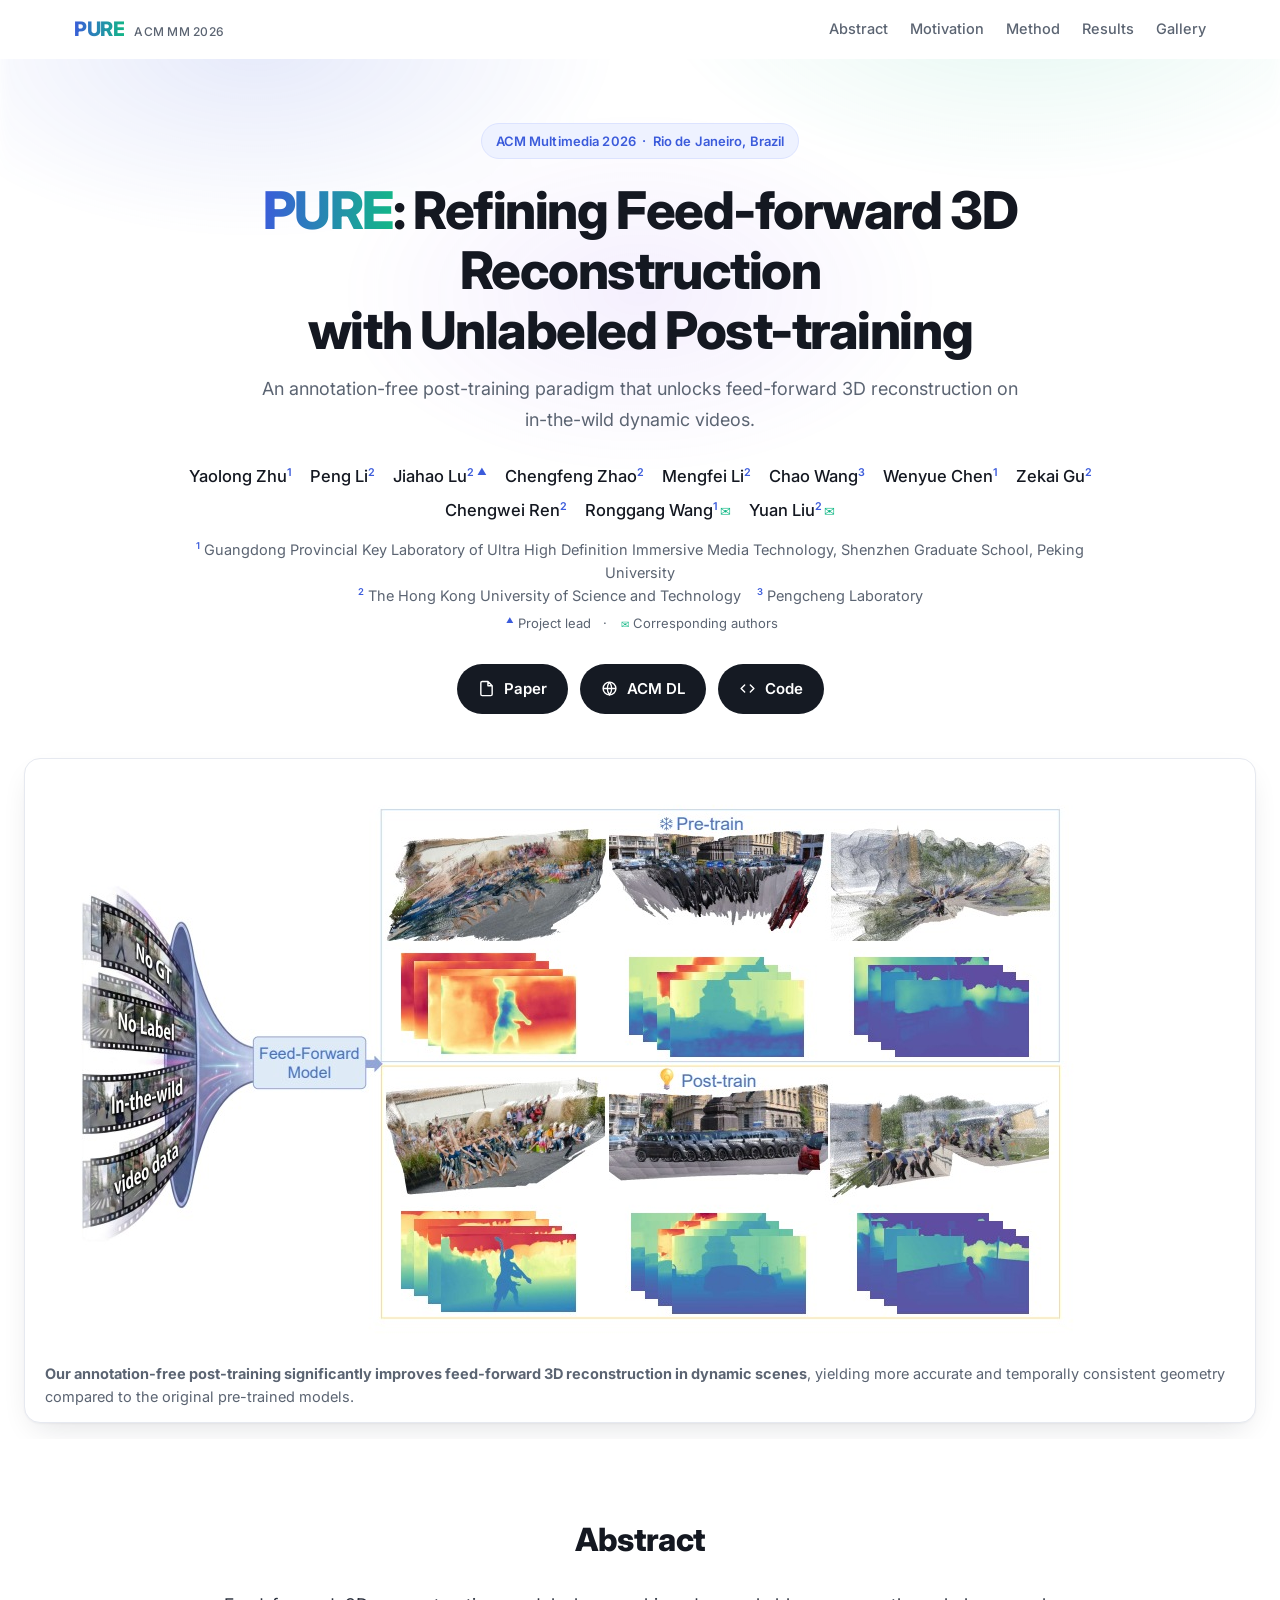
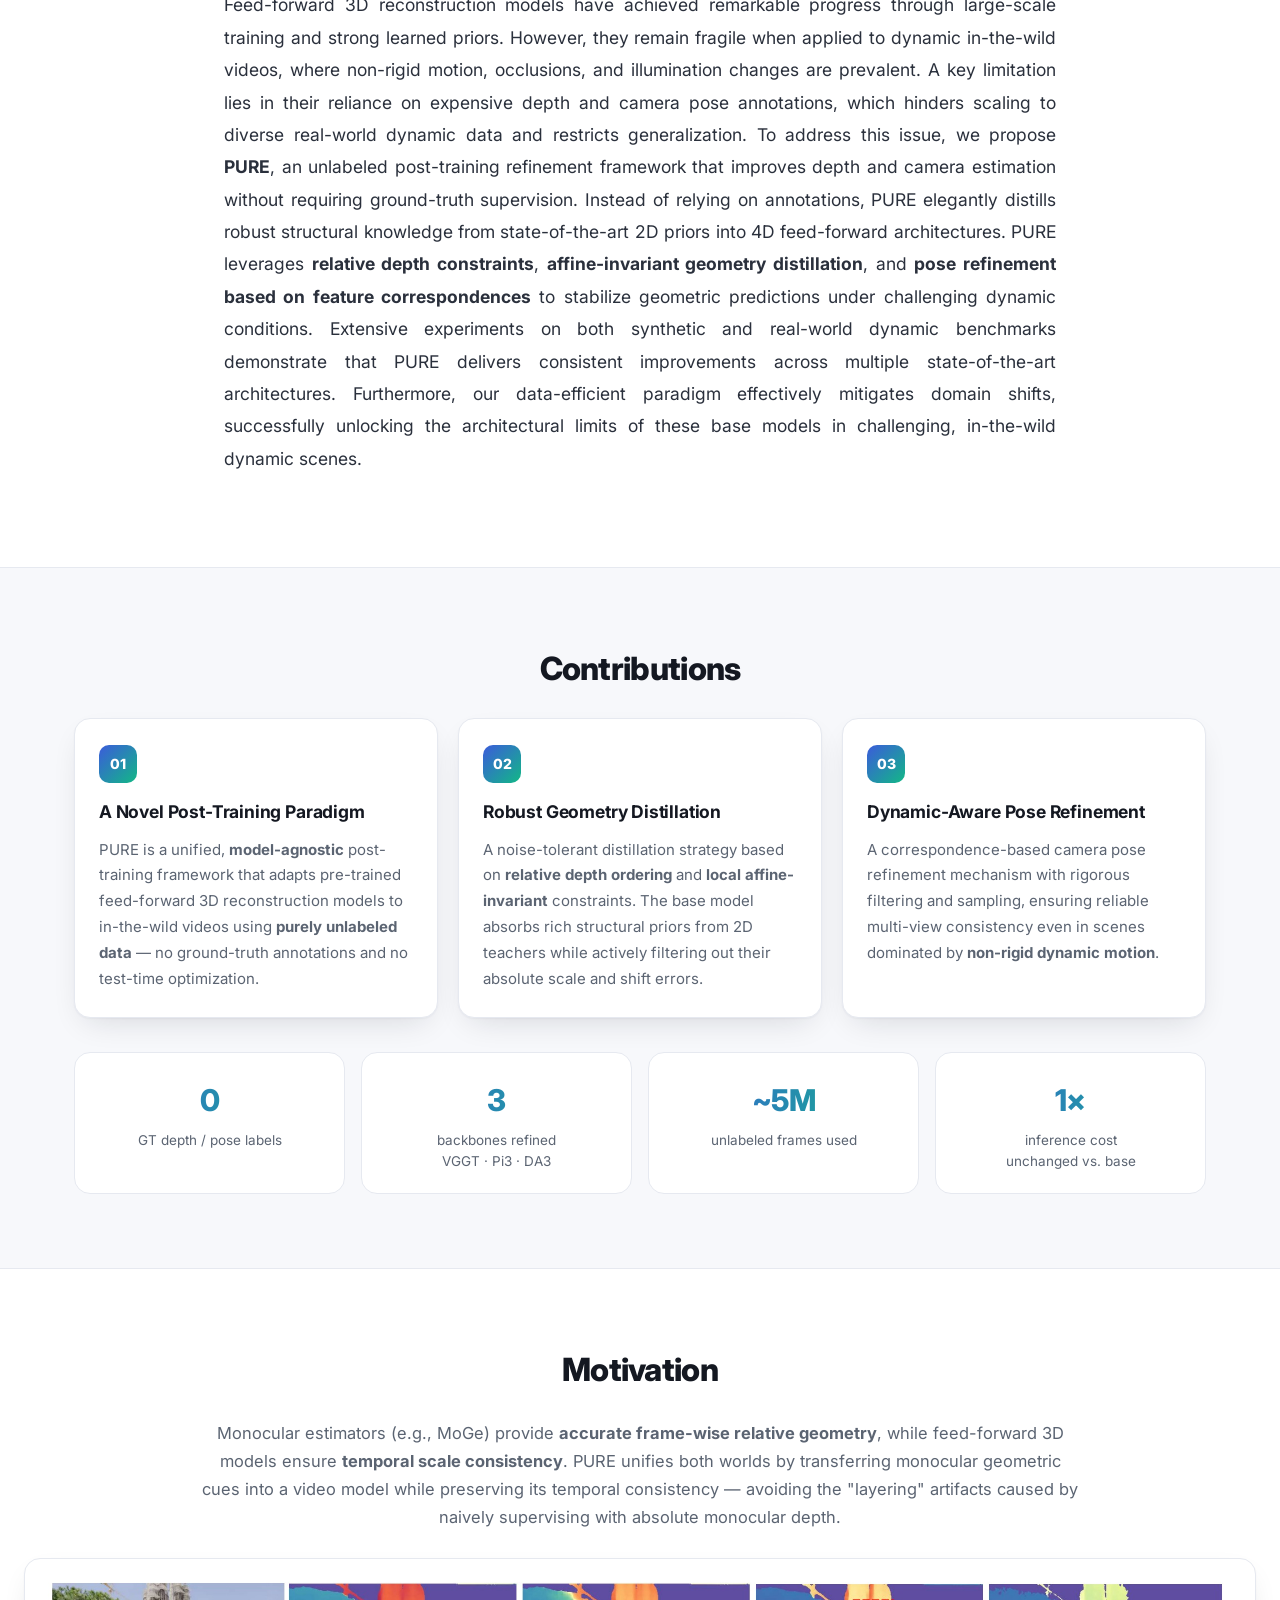
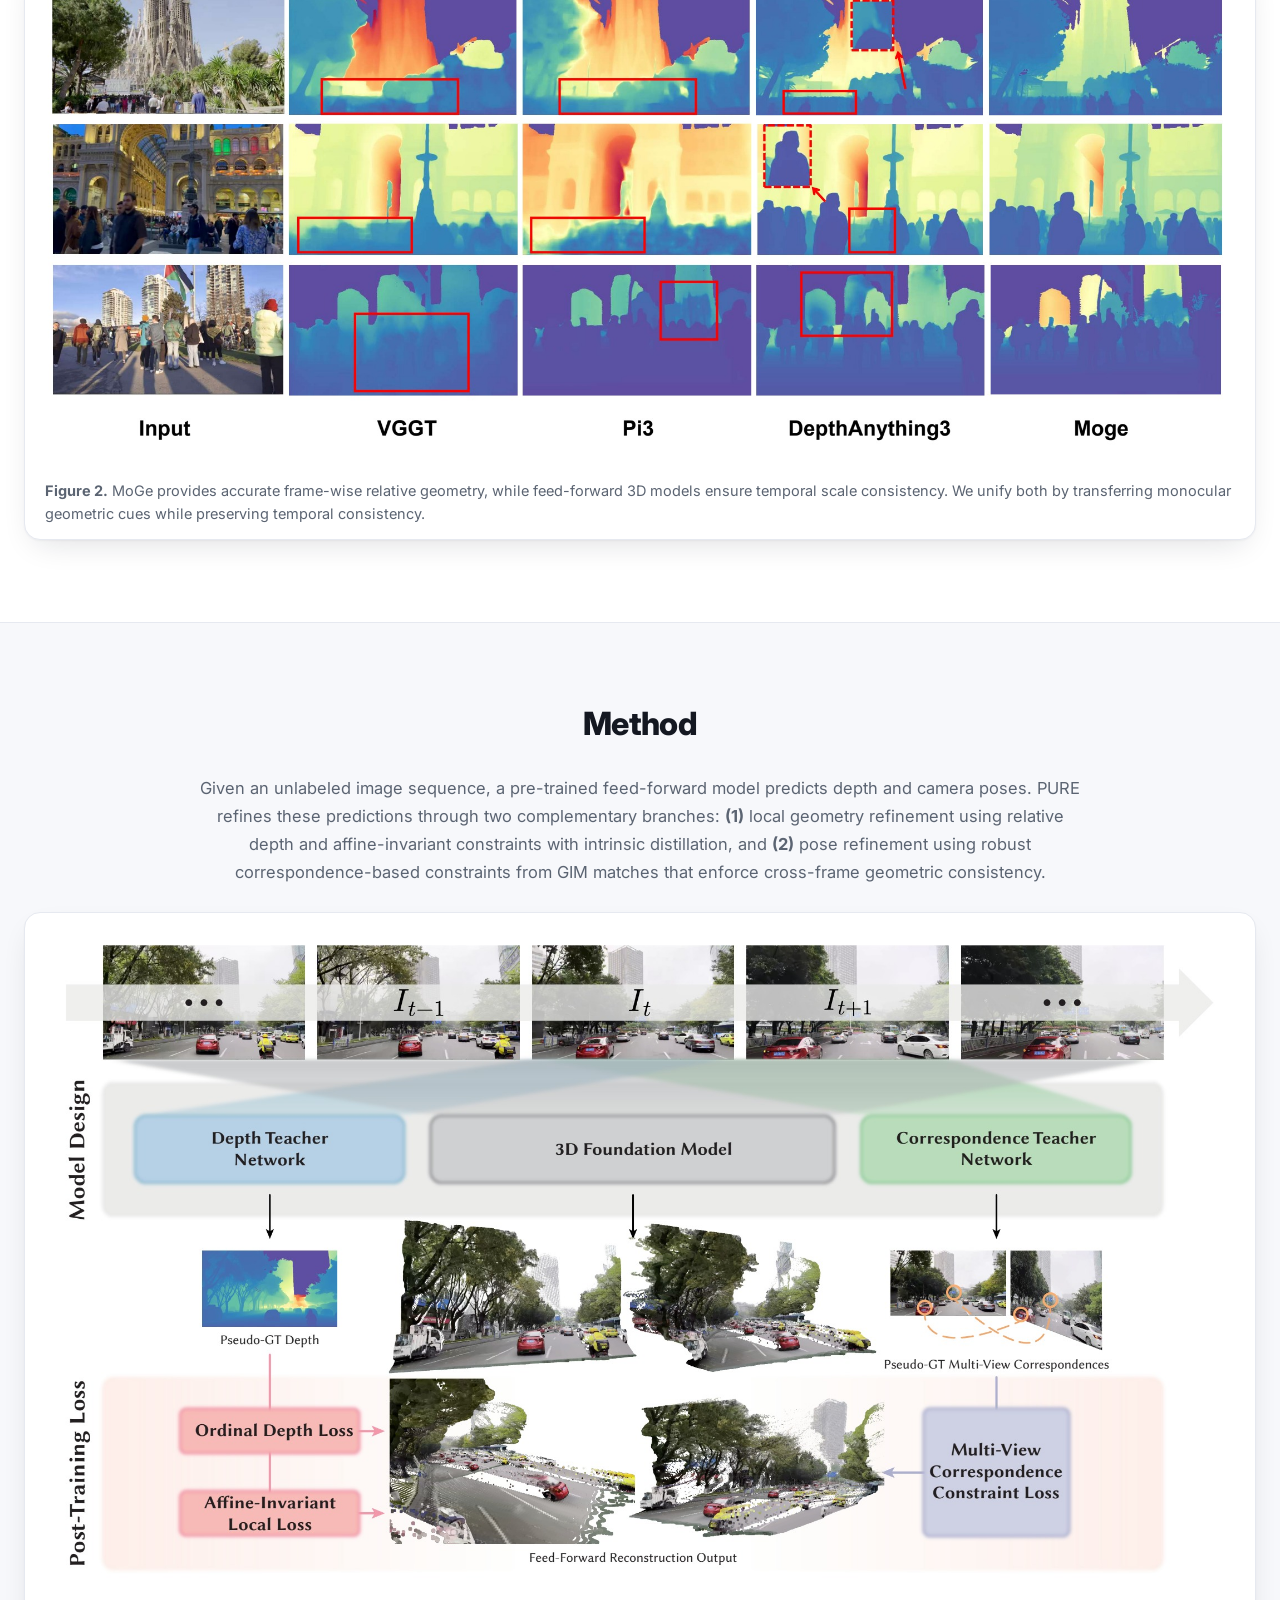
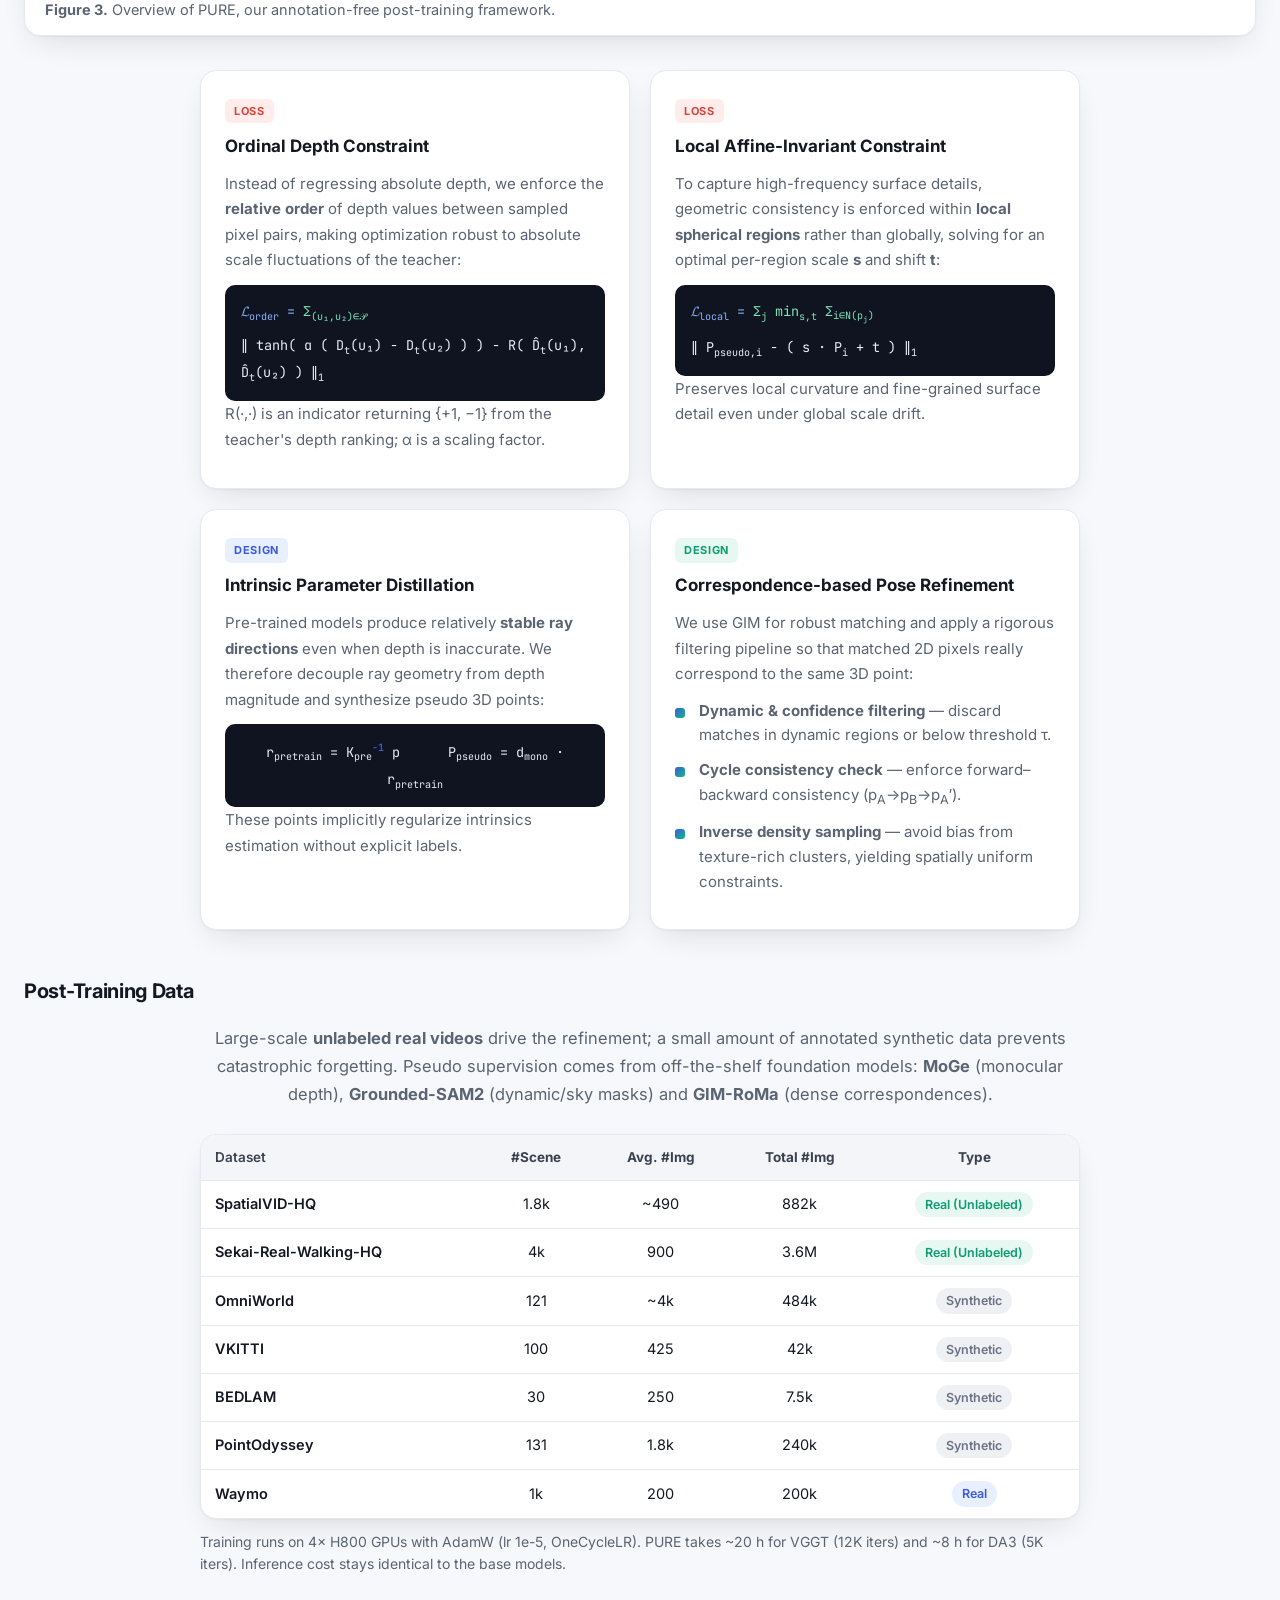
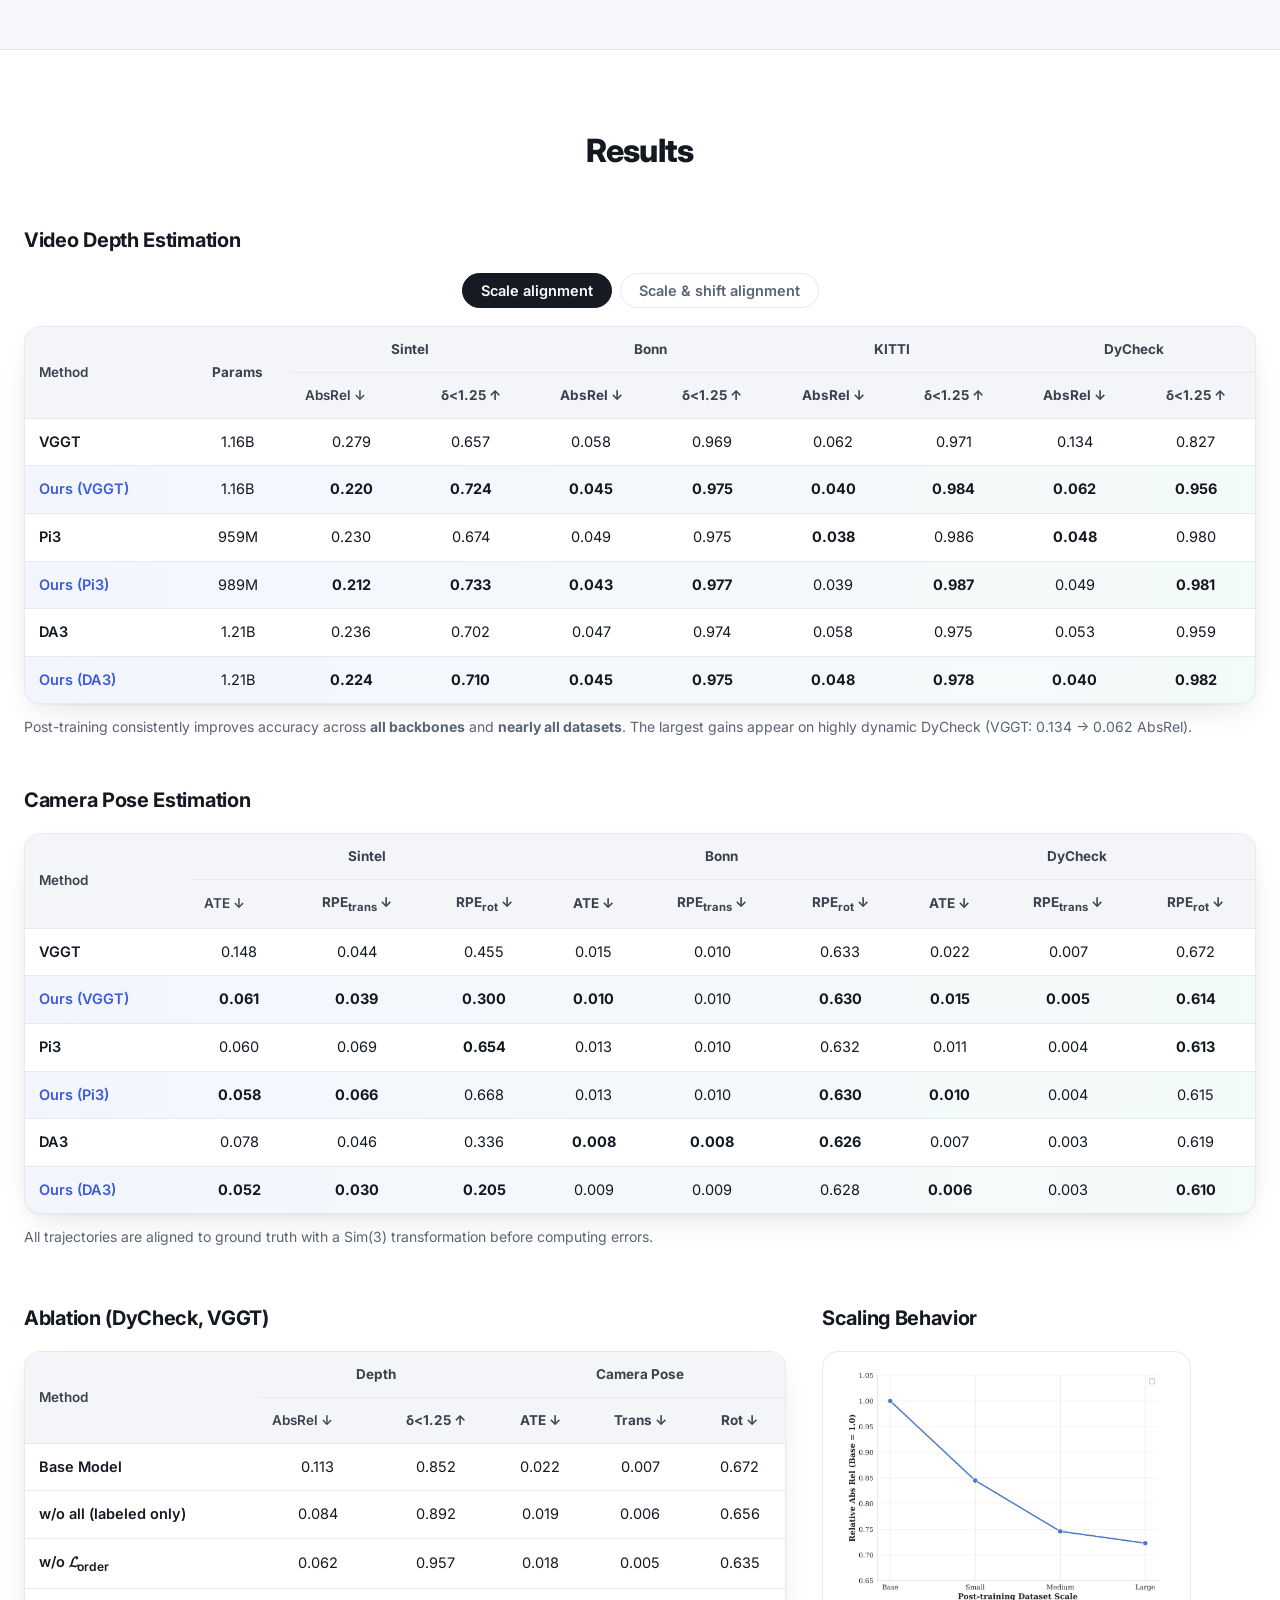
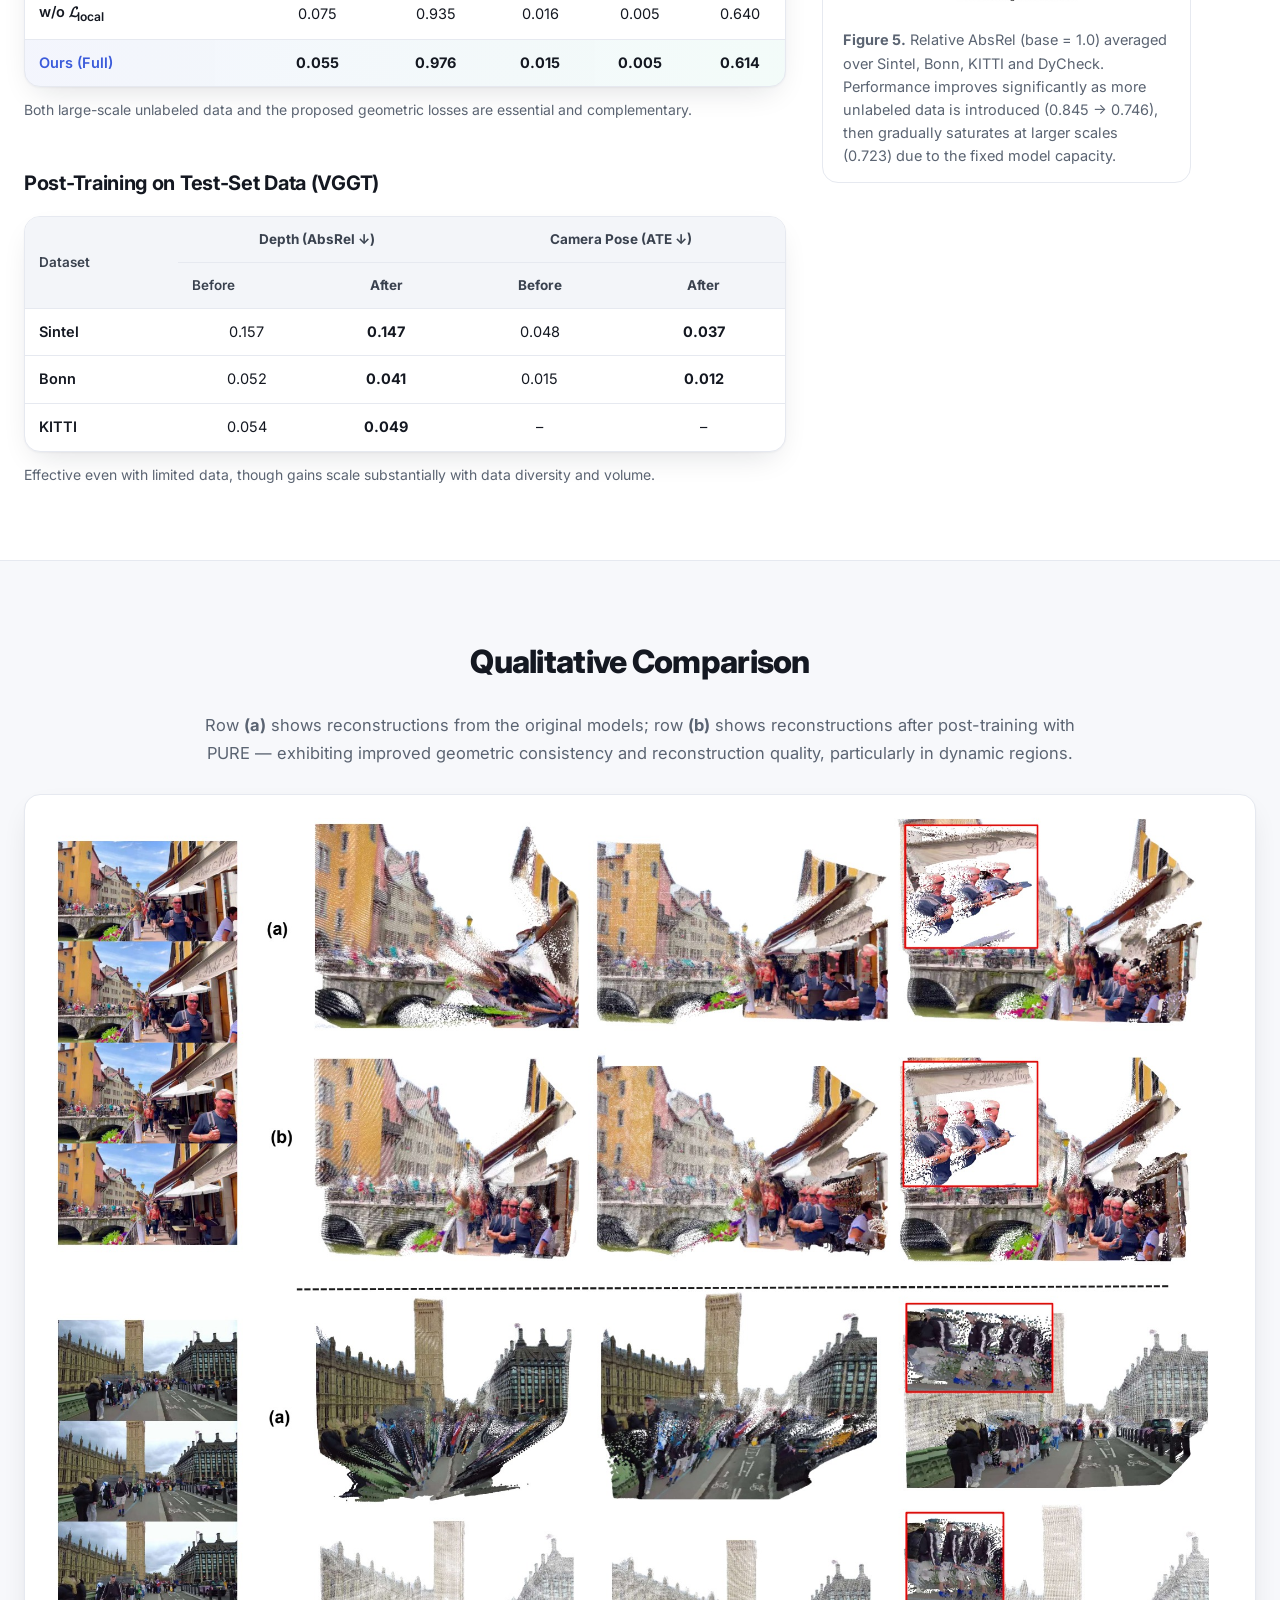
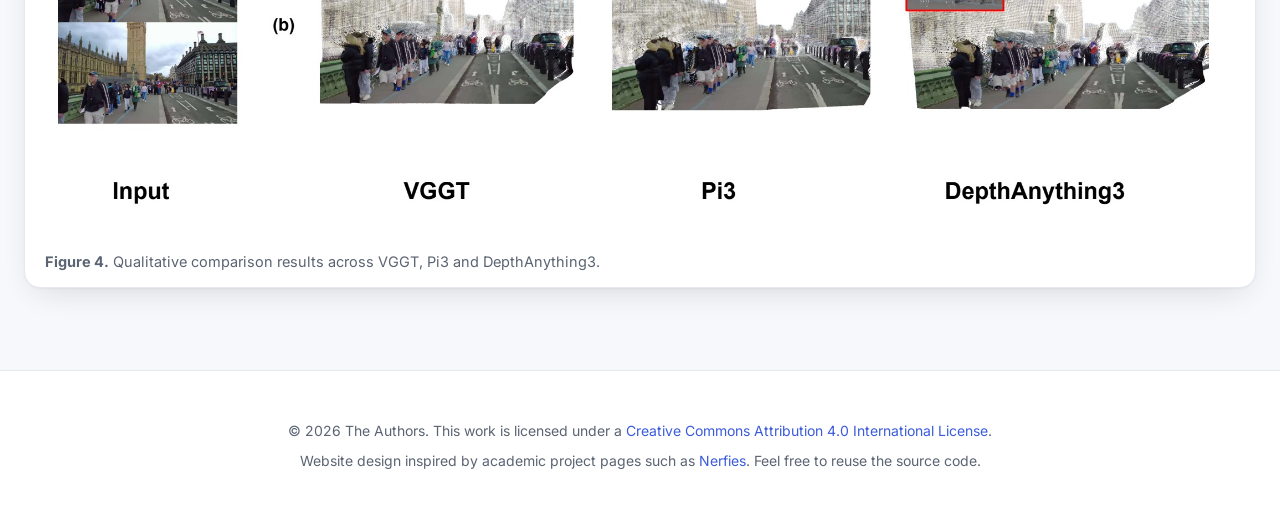
==== commit ea33da5d: "Point the Code button at the published PURE repository. Co-authored-by: Cursor <cursoragent@cursor.c" ====
--- a/index.html
+++ b/index.html
@@ -81,9 +81,9 @@
         <svg viewBox="0 0 24 24" class="ic"><circle cx="12" cy="12" r="9" fill="none" stroke="currentColor" stroke-width="2"/><path d="M3 12h18M12 3a15 15 0 0 1 0 18a15 15 0 0 1 0-18" fill="none" stroke="currentColor" stroke-width="2"/></svg>
         ACM DL
       </a>
-      <a class="btn btn-dark btn-disabled" href="#" aria-disabled="true" title="Coming soon">
+      <a class="btn btn-dark" href="https://github.com/jiah-cloud/PURE" target="_blank" rel="noopener">
         <svg viewBox="0 0 24 24" class="ic"><path d="M8 17l-5-5 5-5M16 7l5 5-5 5" fill="none" stroke="currentColor" stroke-width="2" stroke-linecap="round" stroke-linejoin="round"/></svg>
-        Code <span class="soon">soon</span>
+        Code
       </a>
     </div>
   </div>
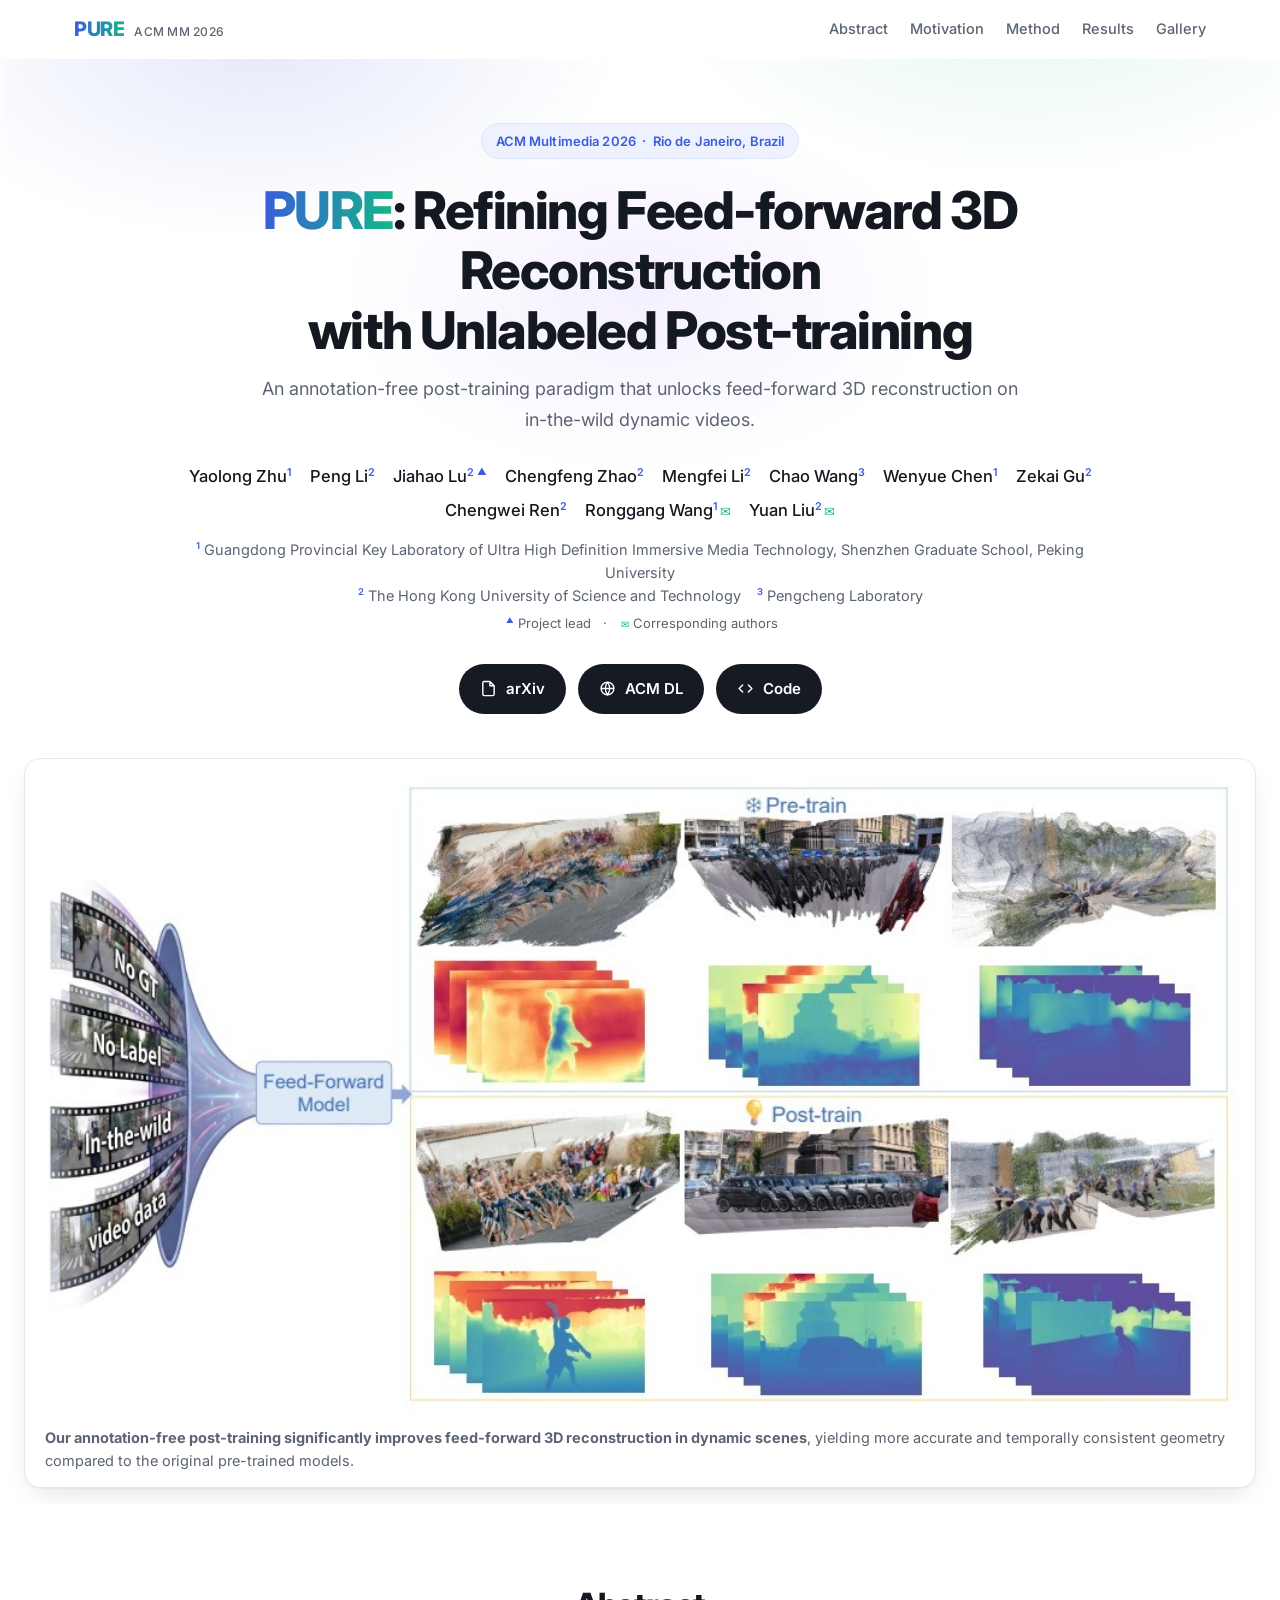
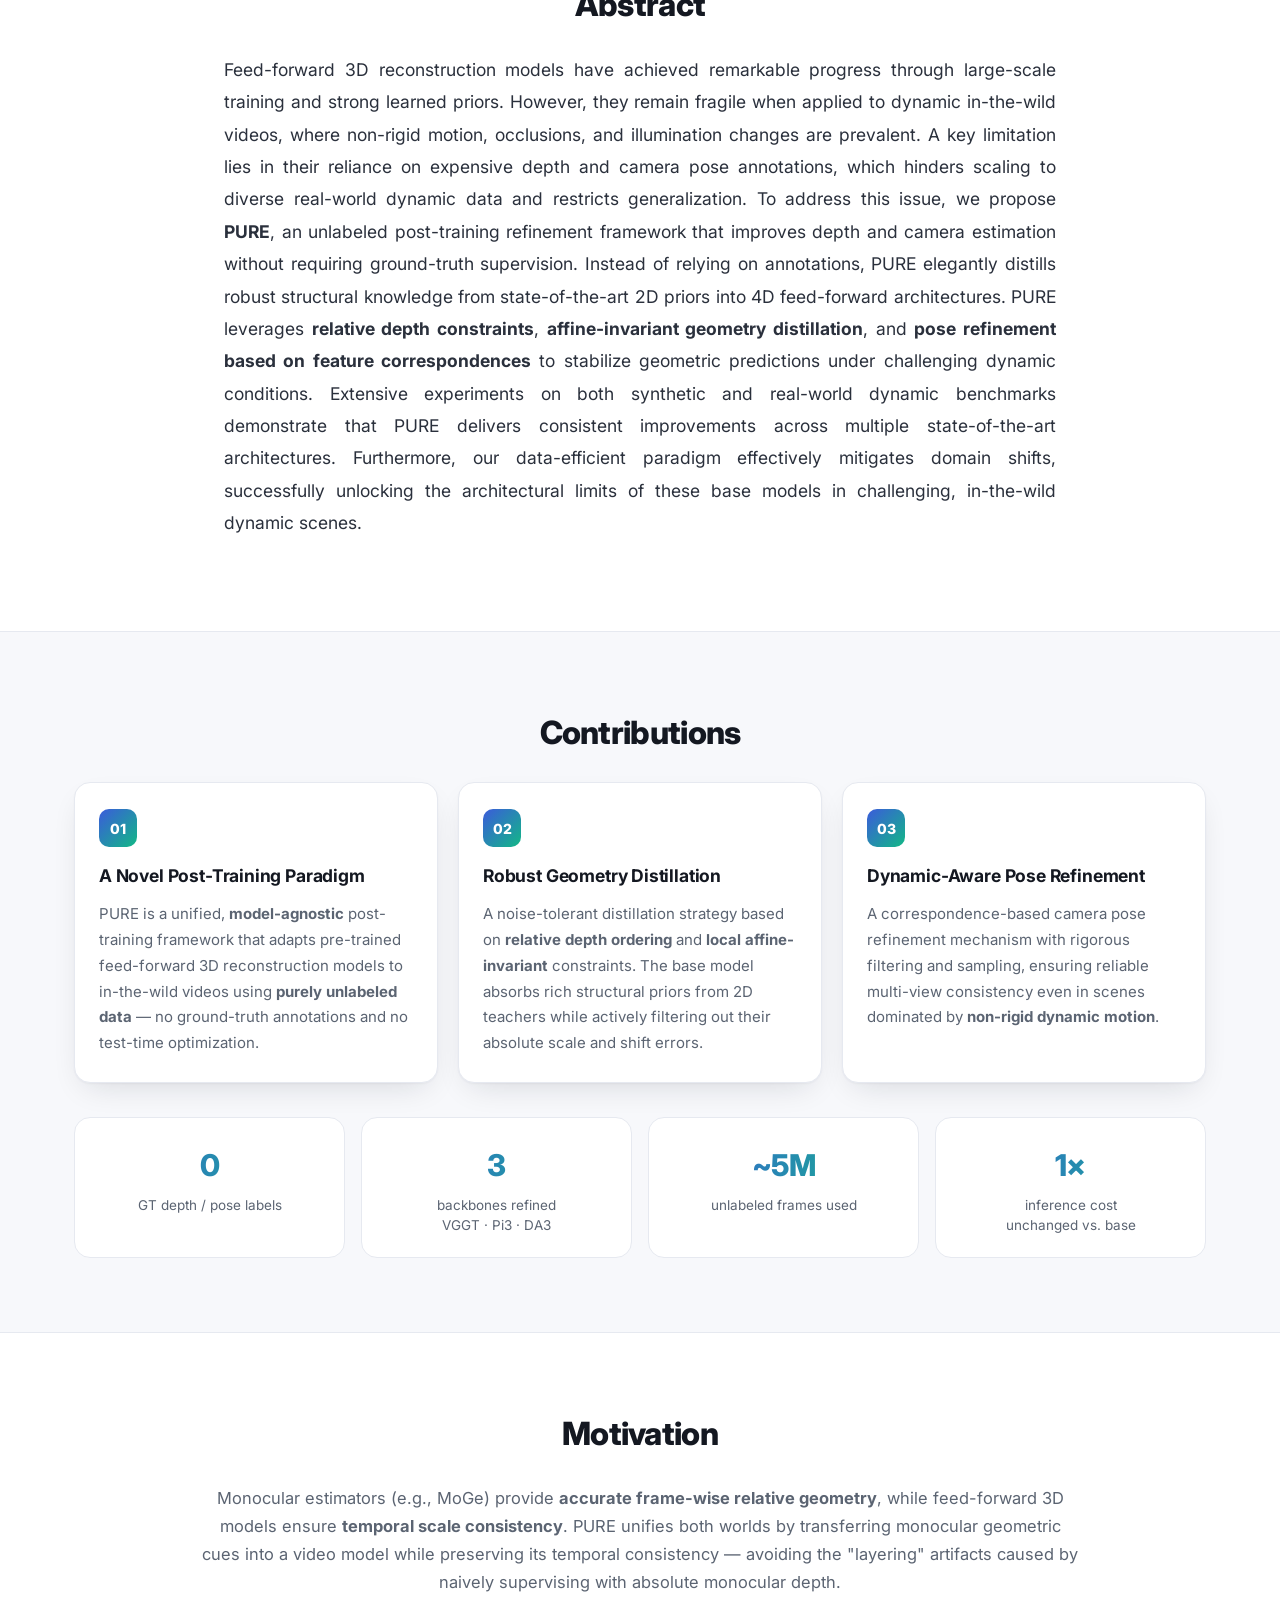
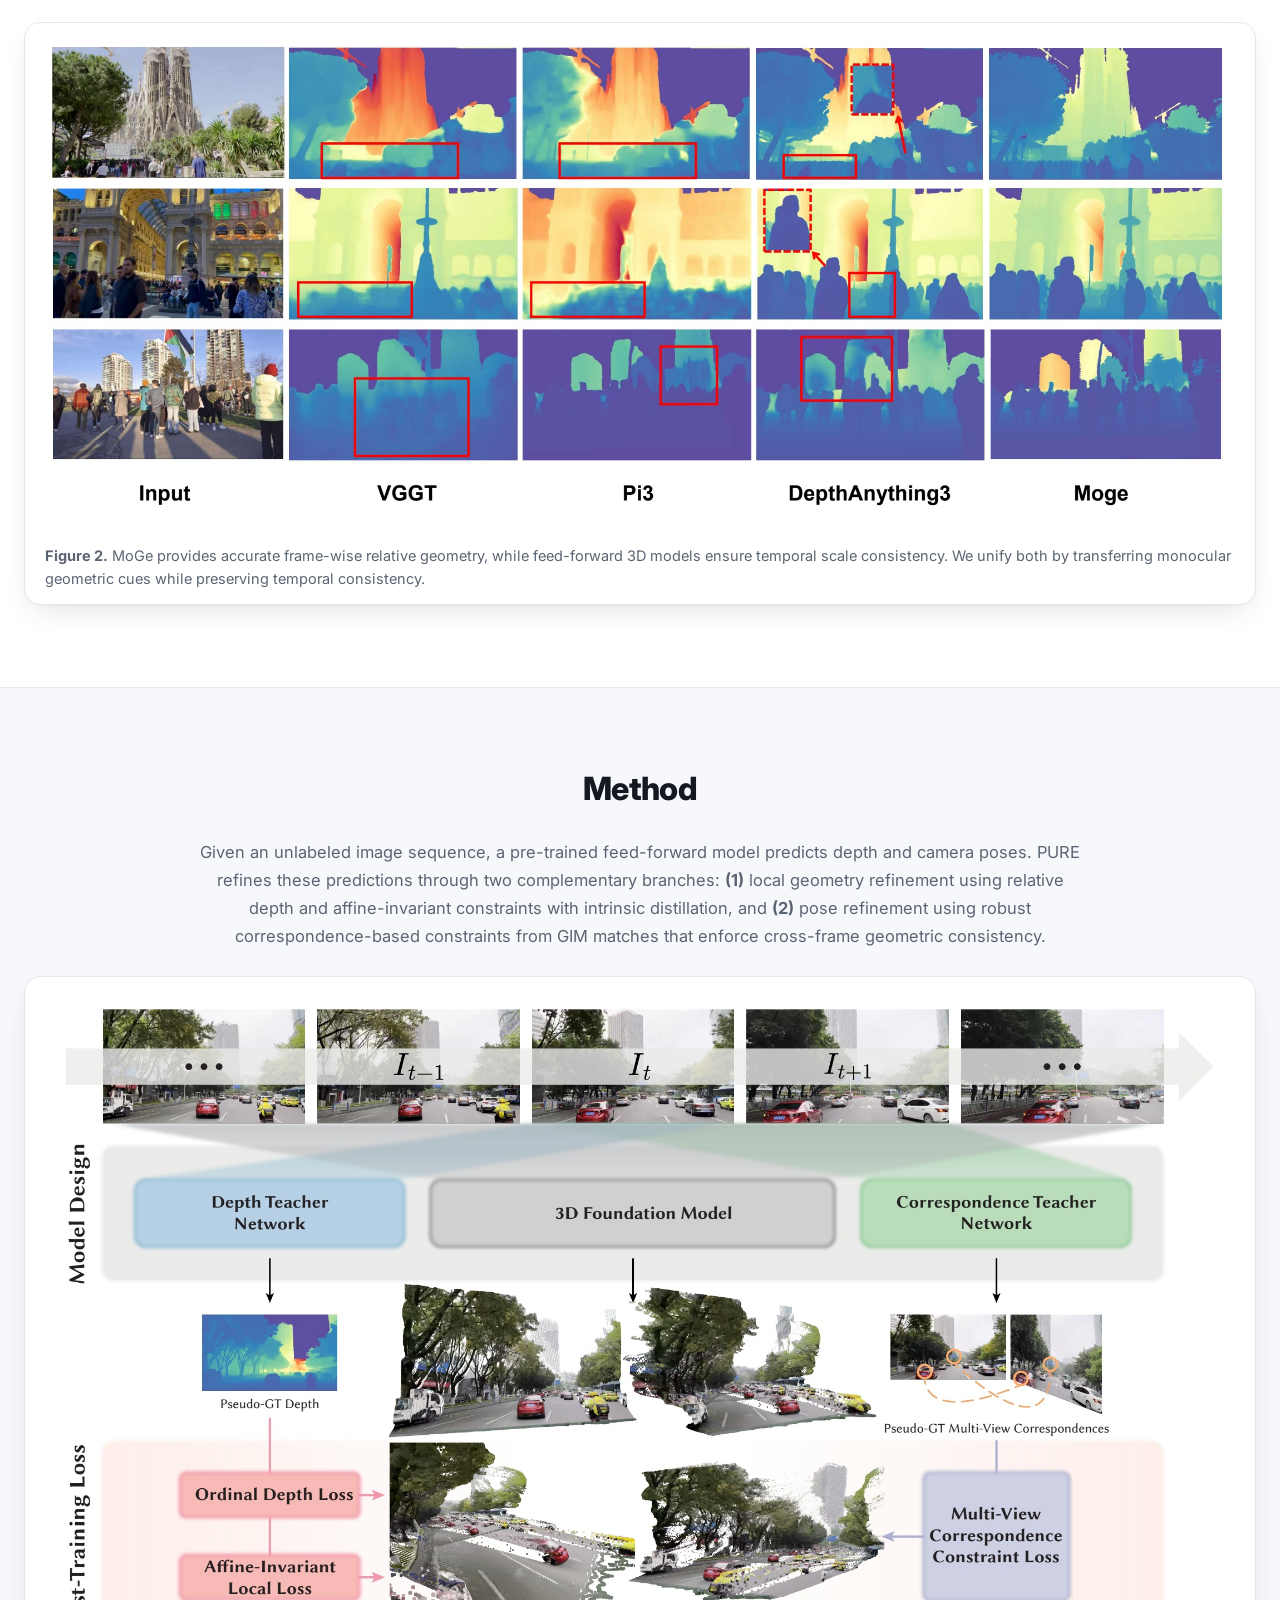
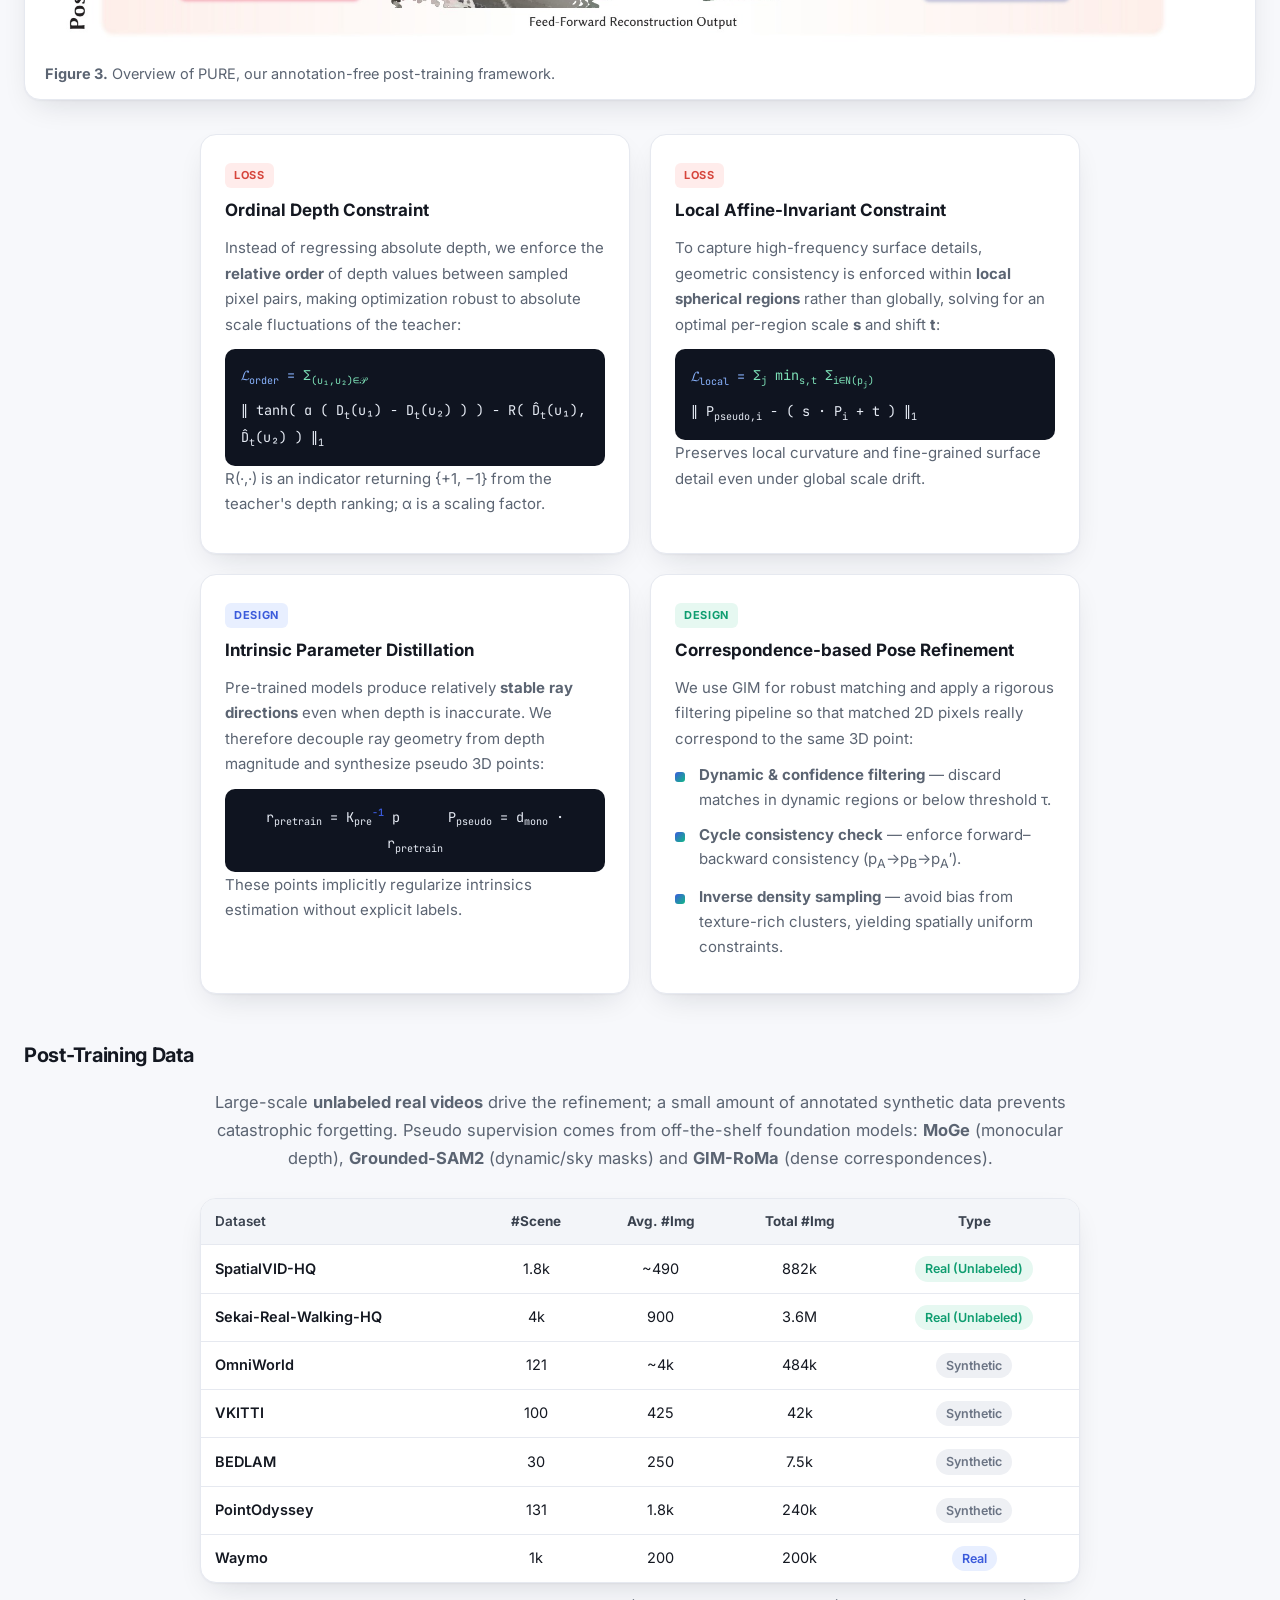
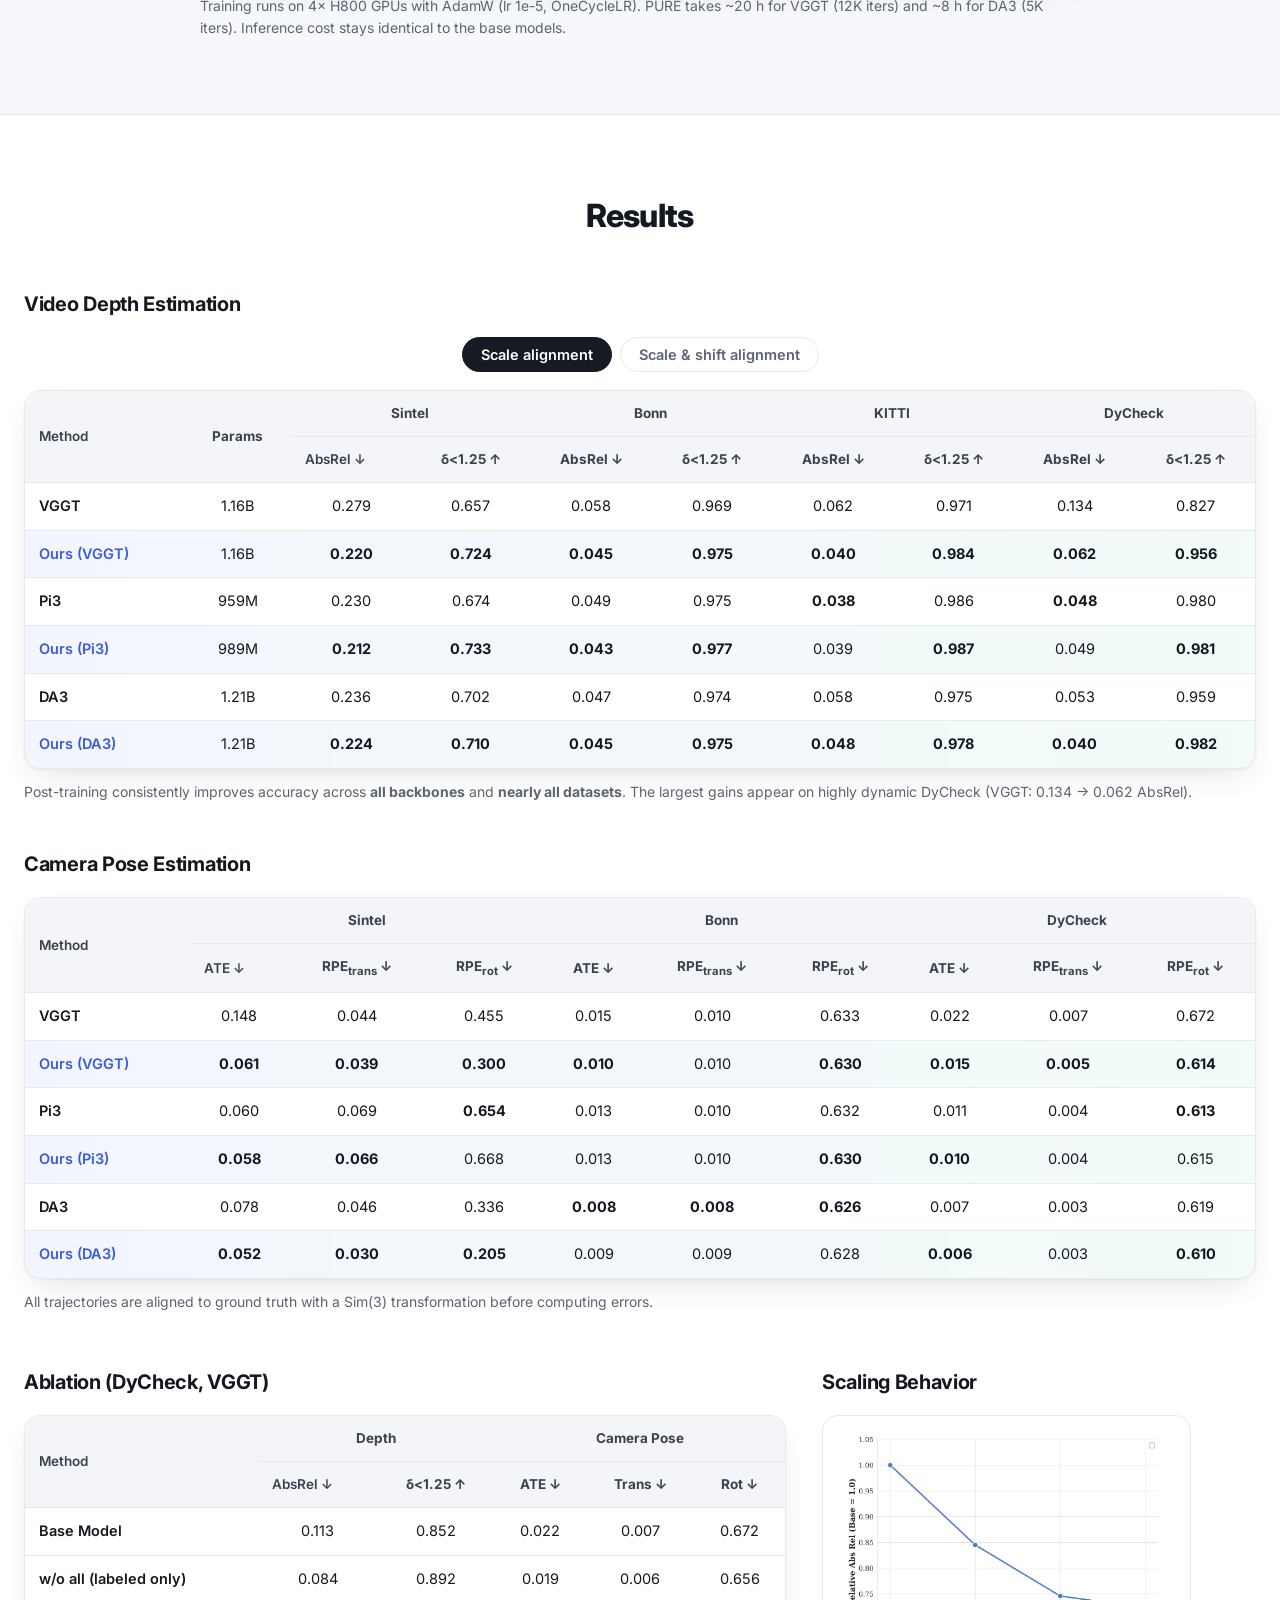
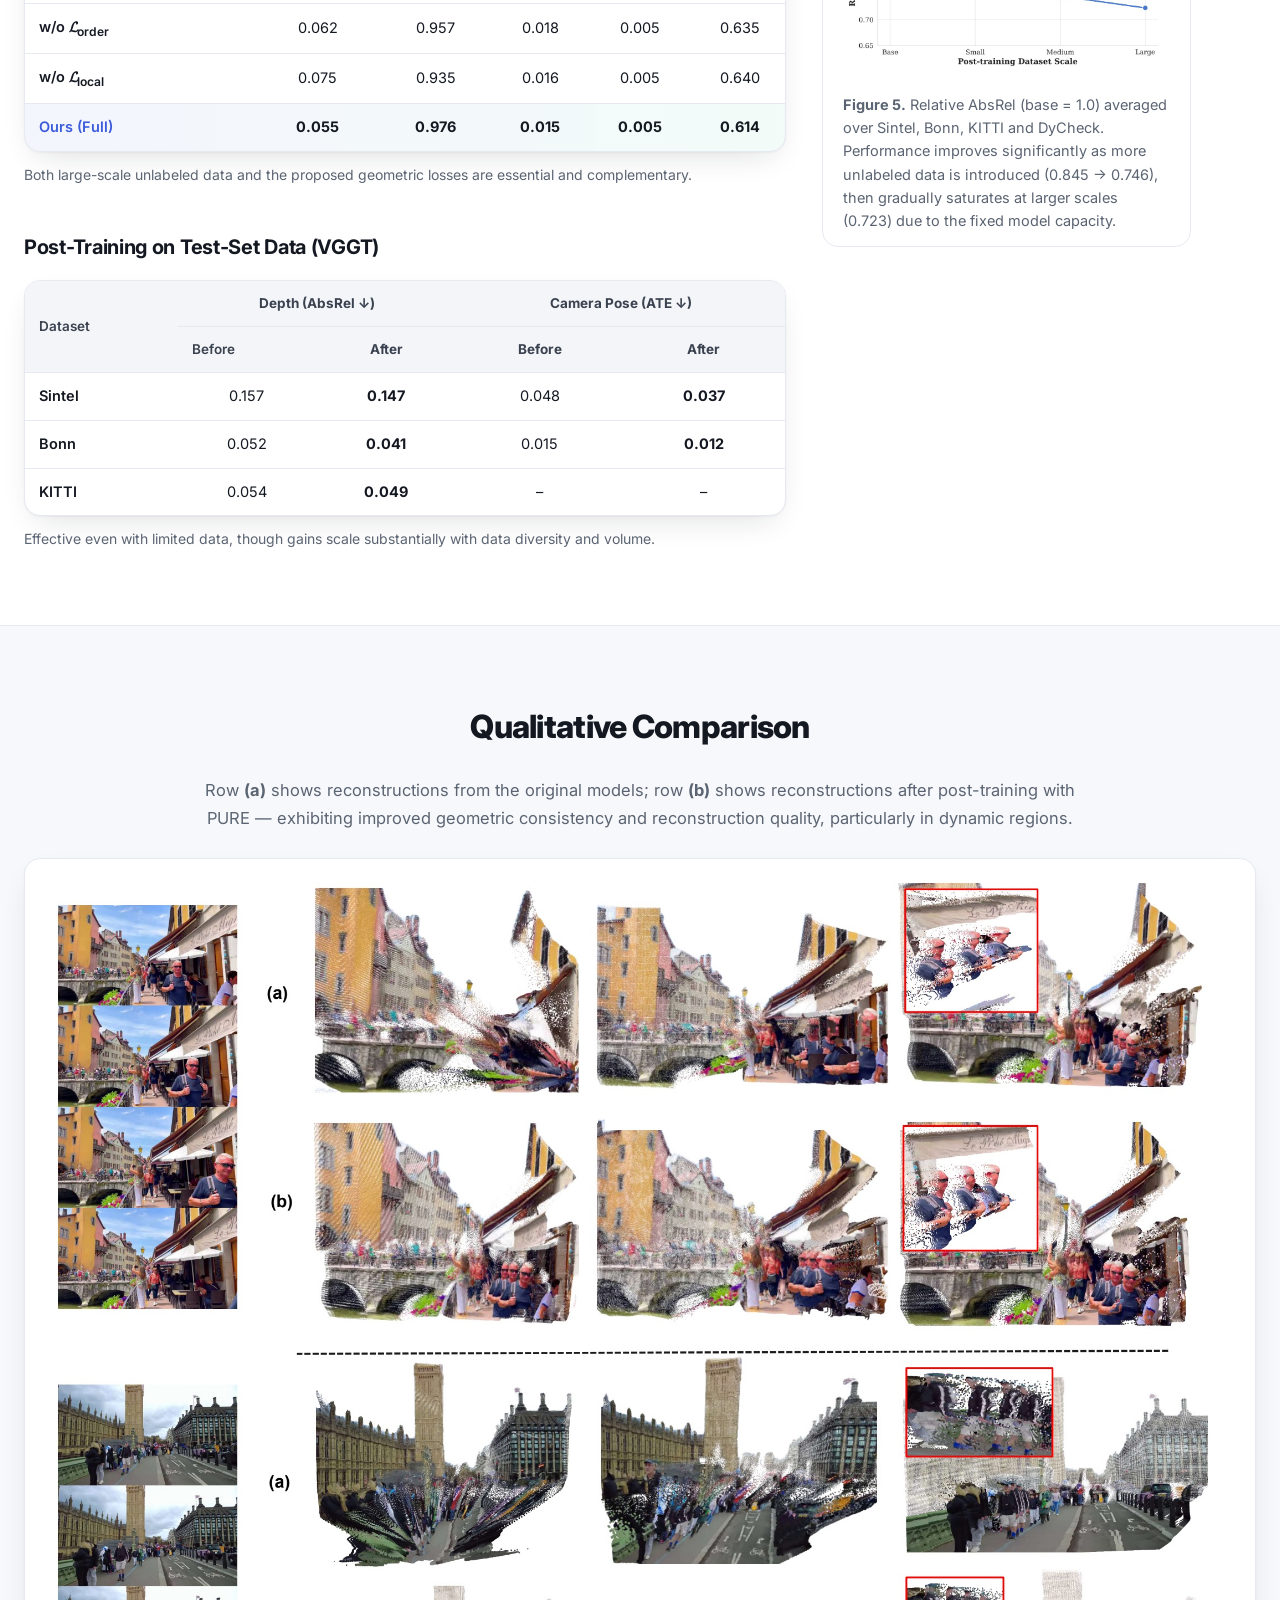
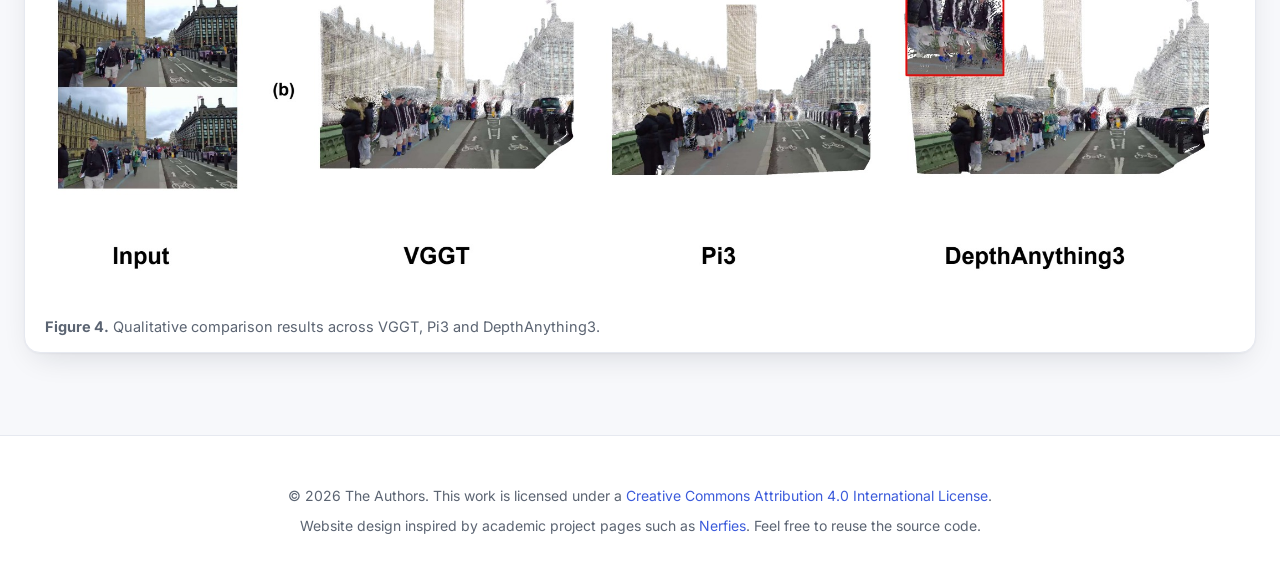
==== commit ed4746ce: "Update paper link to arXiv:2610.14698" ====
--- a/index.html
+++ b/index.html
@@ -73,9 +73,9 @@
     </div>
 
     <div class="buttons">
-      <a class="btn btn-dark" href="static/pdfs/PURE_MM26.pdf" target="_blank" rel="noopener">
+      <a class="btn btn-dark" href="https://arxiv.org/abs/2610.14698" target="_blank" rel="noopener">
         <svg viewBox="0 0 24 24" class="ic"><path d="M14 2H6a2 2 0 0 0-2 2v16a2 2 0 0 0 2 2h12a2 2 0 0 0 2-2V8z M14 2v6h6" fill="none" stroke="currentColor" stroke-width="2" stroke-linejoin="round"/></svg>
-        Paper
+        arXiv
       </a>
       <a class="btn btn-dark" href="https://doi.org/10.1145/3767308.3836296" target="_blank" rel="noopener">
         <svg viewBox="0 0 24 24" class="ic"><circle cx="12" cy="12" r="9" fill="none" stroke="currentColor" stroke-width="2"/><path d="M3 12h18M12 3a15 15 0 0 1 0 18a15 15 0 0 1 0-18" fill="none" stroke="currentColor" stroke-width="2"/></svg>
--- a/static/css/style.css
+++ b/static/css/style.css
@@ -91,7 +91,7 @@
 
 /* ---------- FIGURES ---------- */
 .figure{margin:0 0 8px;background:#fff;border:1px solid var(--line);border-radius:var(--radius);padding:14px;box-shadow:var(--shadow)}
-.figure img{border-radius:8px;margin:0 auto;cursor:zoom-in}
+.figure img{width:100%;height:auto;border-radius:8px;margin:0 auto;cursor:zoom-in}
 .figure figcaption{margin-top:14px;color:var(--muted);font-size:14.5px;line-height:1.6;text-align:left;padding:0 6px}
 .figure-plain{box-shadow:none}
 
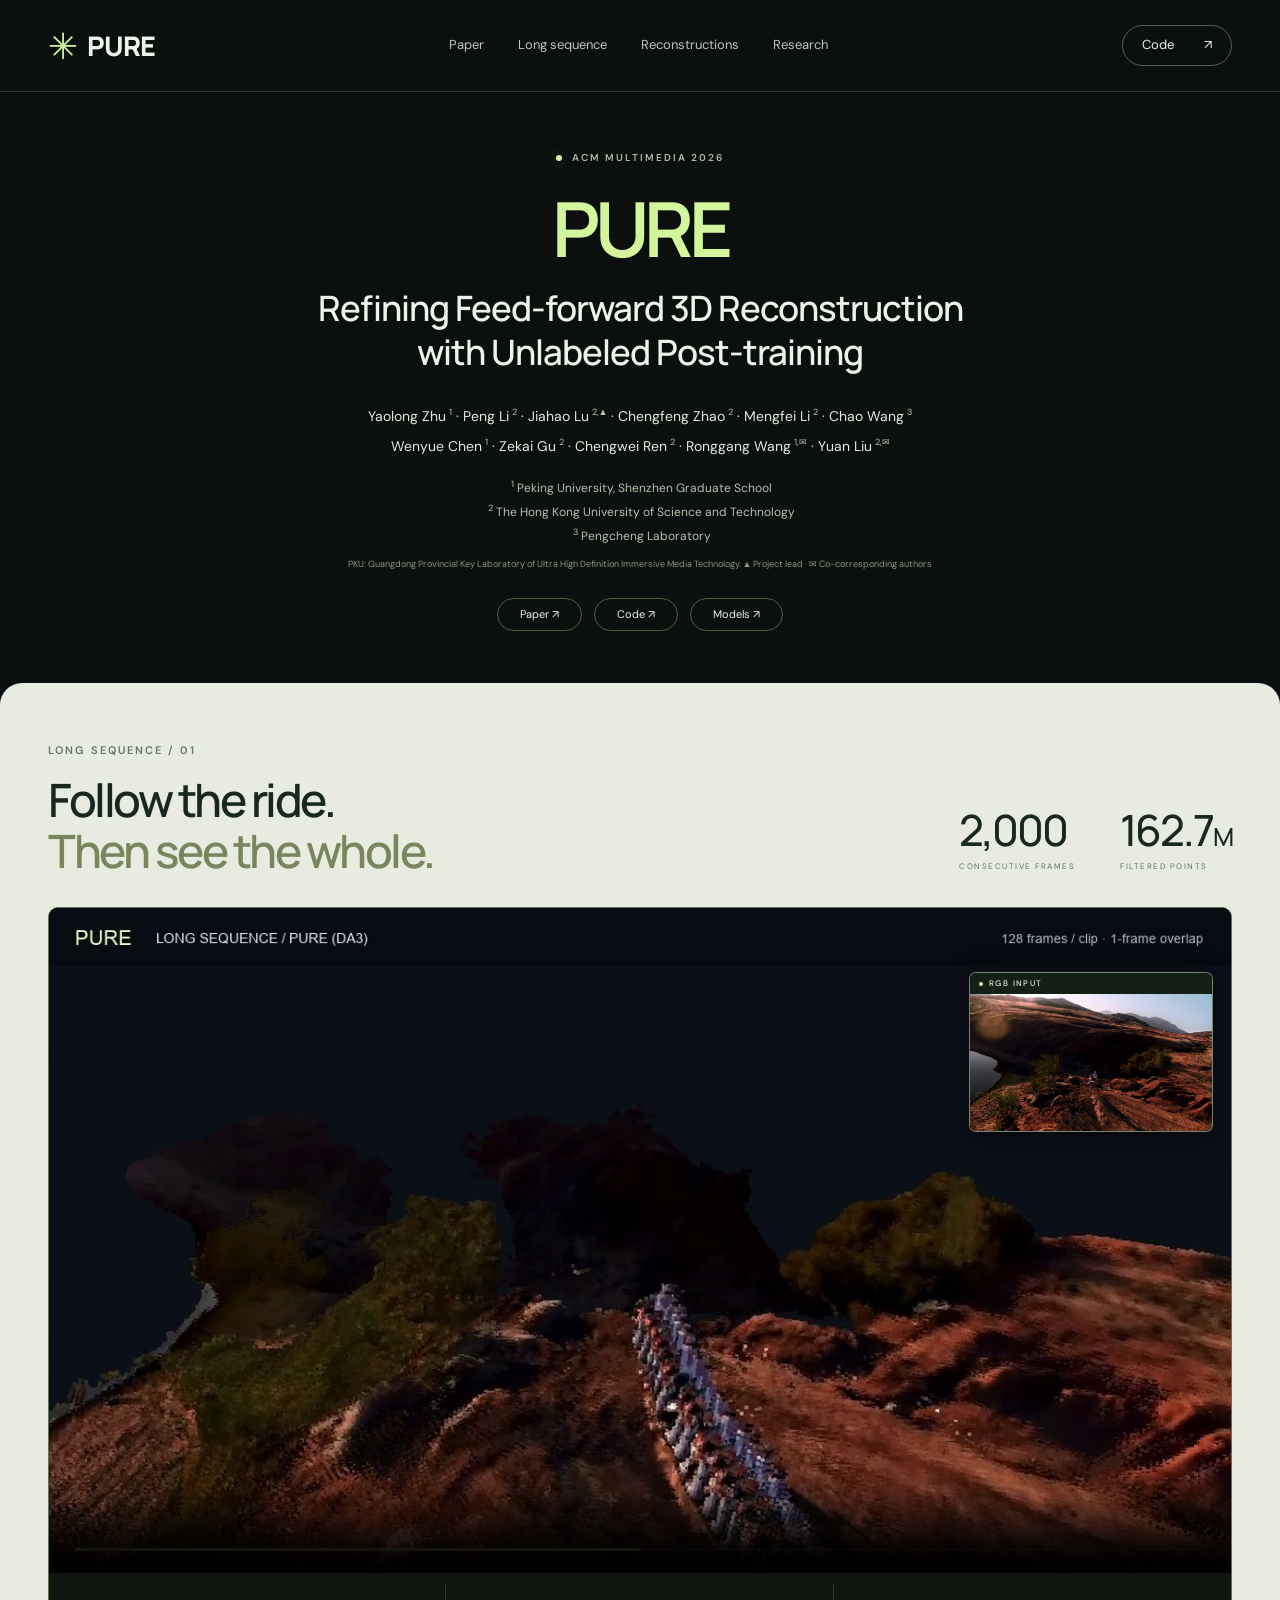
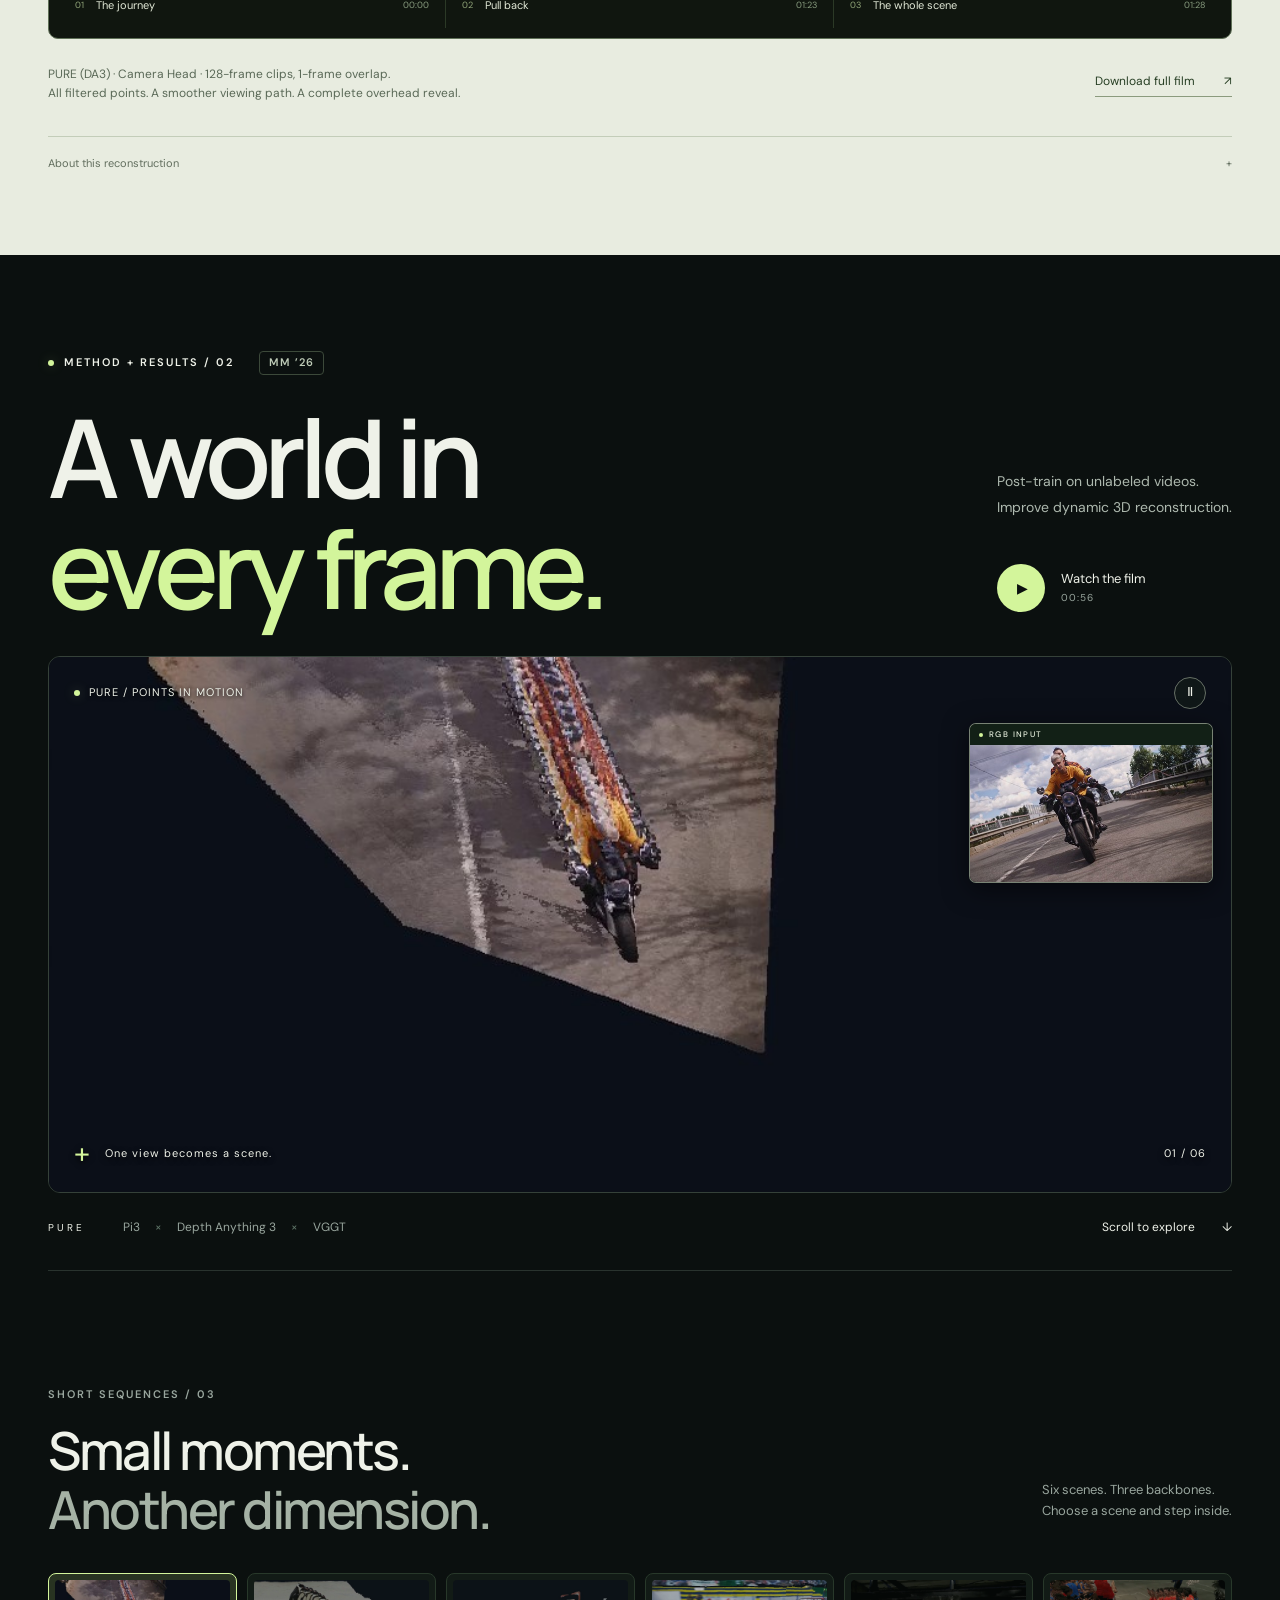
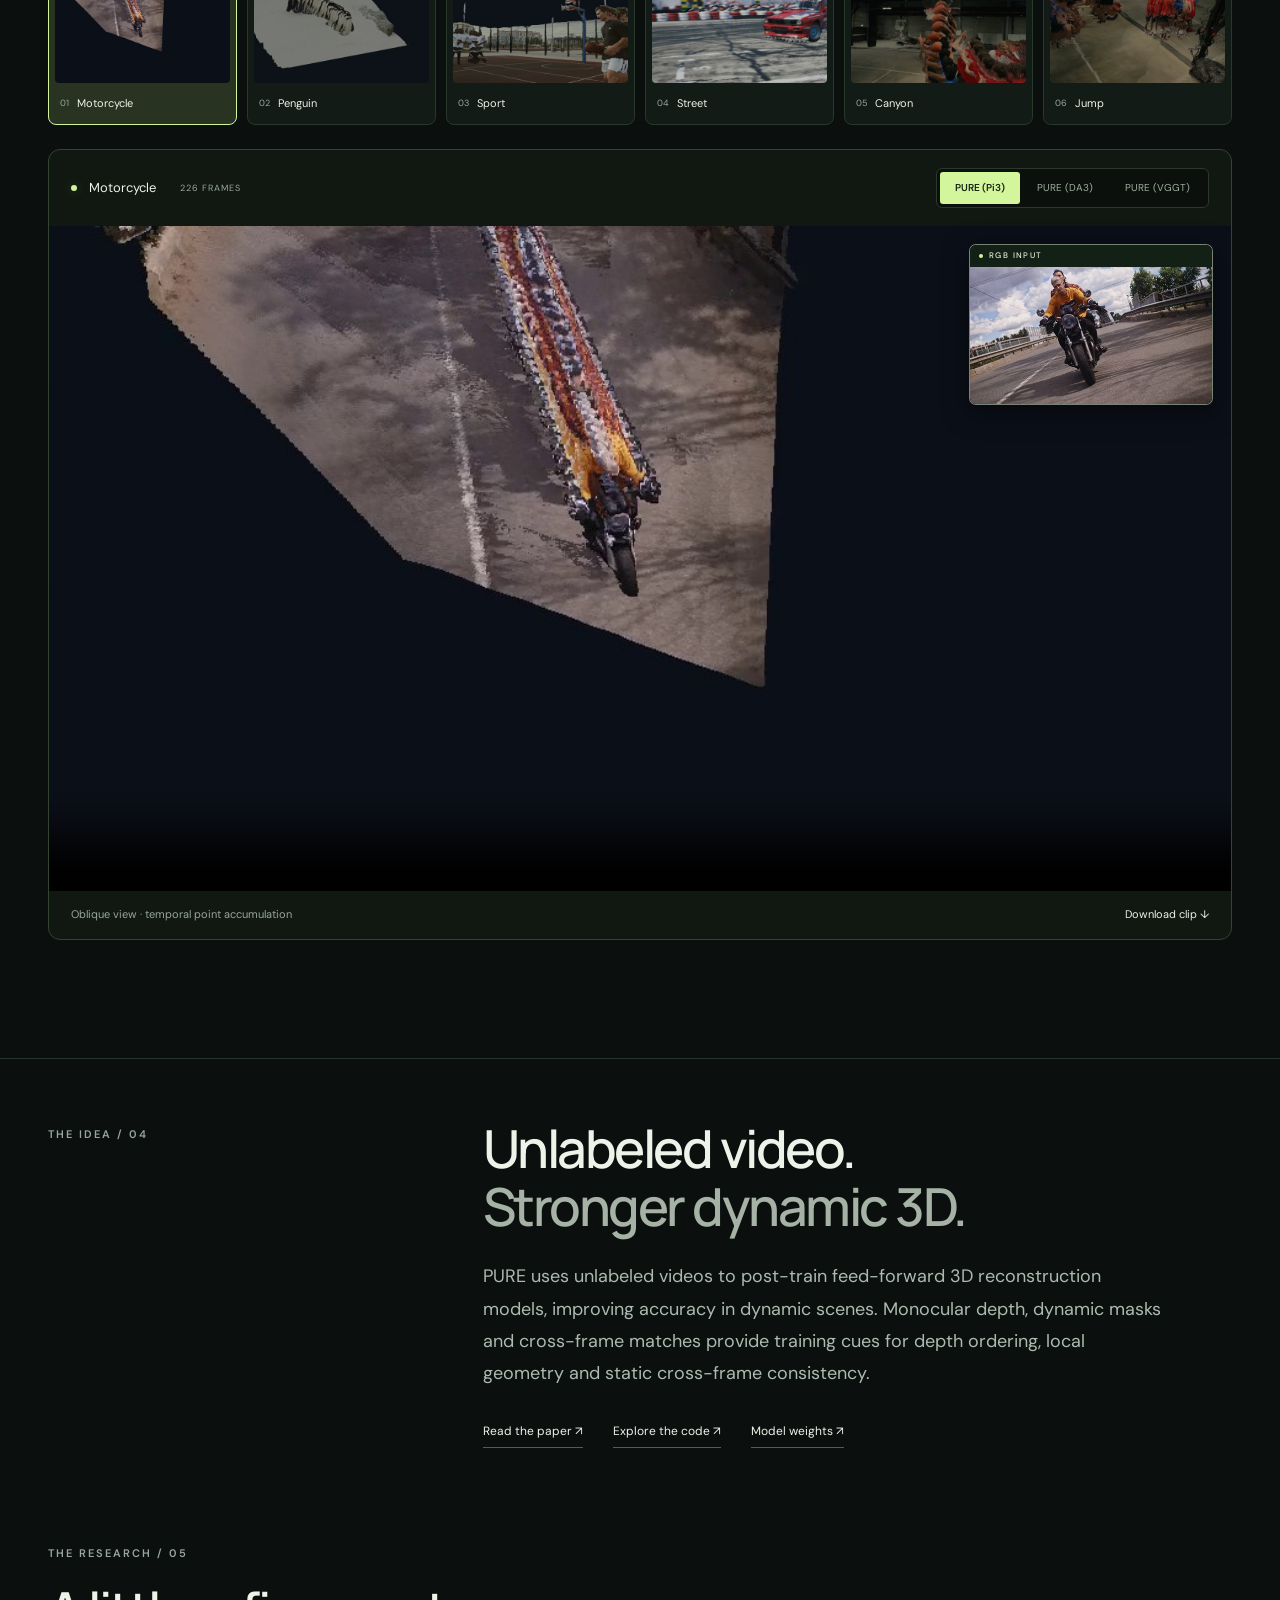
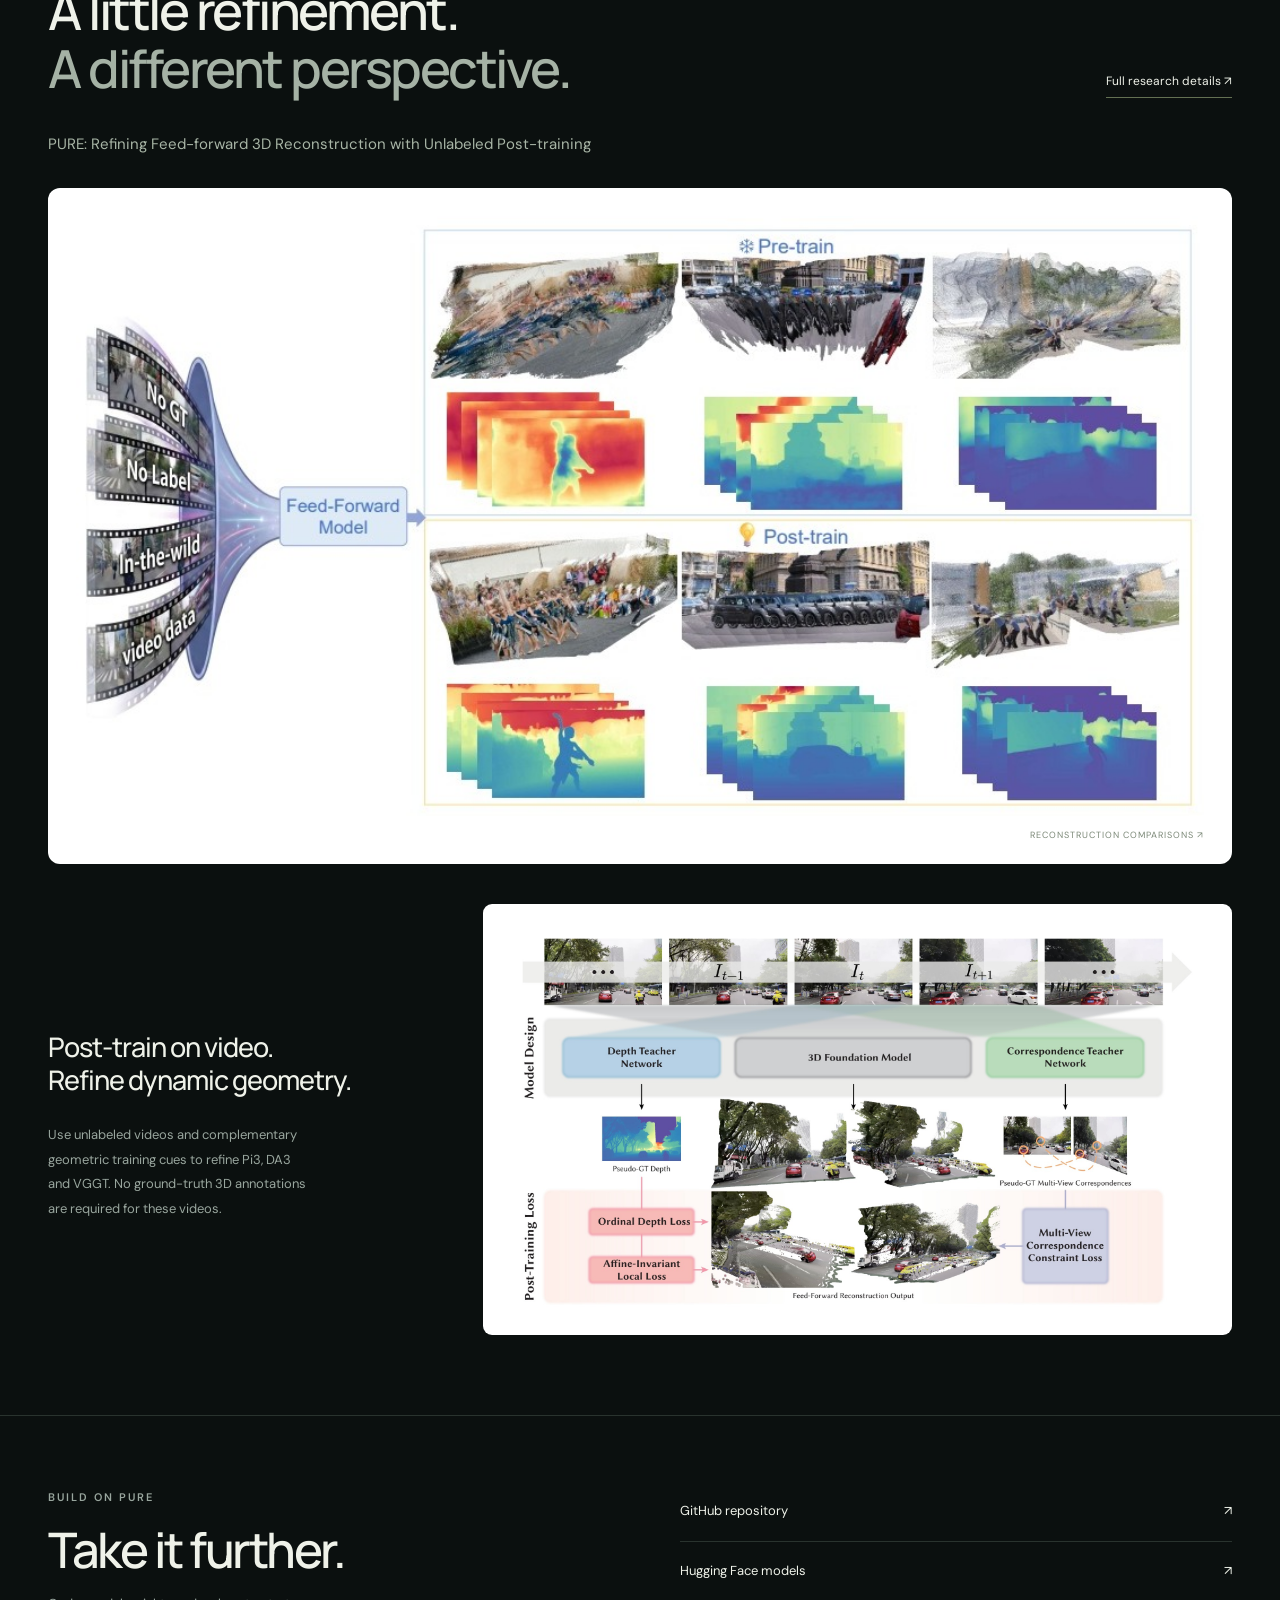
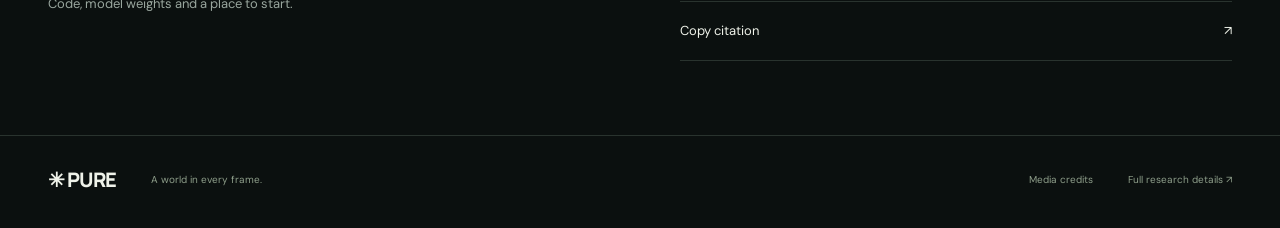
==== commit 15602527: "Refresh project page with method film and reconstruction demos" ====
--- a/index.html
+++ b/index.html
@@ -1,389 +1,31 @@
-<!DOCTYPE html>
-<html lang="en">
-<head>
-<meta charset="utf-8">
-<meta name="viewport" content="width=device-width, initial-scale=1">
-<title>PURE: Refining Feed-forward 3D Reconstruction with Unlabeled Post-training</title>
-<meta name="description" content="PURE is an annotation-free post-training framework that refines feed-forward 3D reconstruction models (VGGT, Pi3, DepthAnything3) on unlabeled in-the-wild dynamic videos. ACM MM 2026.">
-<meta name="keywords" content="3D reconstruction, feed-forward, post-training, unsupervised, video depth, camera pose, VGGT, Pi3, DepthAnything3, ACM MM 2026">
-<meta name="author" content="Yaolong Zhu et al.">
+<!doctype html>
+<html lang="en"><head><meta charset="utf-8"><meta name="viewport" content="width=device-width,initial-scale=1"><link rel="canonical" href="https://funnyguy525.github.io/PURE-Page/"><meta property="og:title" content="PURE — Unlabeled post-training for dynamic 3D reconstruction"><meta property="og:description" content="Method film, 2,000-frame reconstruction and short-sequence demos across Pi3, DA3 and VGGT."><meta property="og:image" content="https://funnyguy525.github.io/PURE-Page/assets/demo-method-poster.jpg"><meta name="theme-color" content="#0b100f"><meta name="description" content="PURE: Refining Feed-forward 3D Reconstruction with Unlabeled Post-training. Explore video-to-3D reconstructions across Pi3, DA3 and VGGT."><title>PURE: Refining Feed-forward 3D Reconstruction with Unlabeled Post-training</title><link rel="icon" href="assets/favicon.svg"><link rel="stylesheet" href="style.css"></head>
+<body>
+<header class="nav"><a class="wordmark" href="#paper" aria-label="PURE home"><span class="brand-mark" aria-hidden="true">✳</span> PURE</a><nav aria-label="Main navigation"><a href="#paper">Paper</a><a href="#long"><span class="nav-wide">Long sequence</span><span class="nav-short">Long film</span></a><a href="#explore"><span class="nav-wide">Reconstructions</span><span class="nav-short">Demos</span></a><a href="#method">Research</a></nav><a class="nav-code" href="https://github.com/IGL-HKUST/PURE" target="_blank" rel="noopener">Code <span>↗</span></a></header>
+<main>
+<section class="paper-header wrap" id="paper"><div class="eyebrow paper-eyebrow"><span class="status-dot"></span> ACM MULTIMEDIA 2026</div><h1><span class="paper-acronym">PURE</span><span class="paper-title">Refining Feed-forward 3D Reconstruction <br>with Unlabeled Post-training</span></h1><div class="authors"><p>Yaolong Zhu<sup>1</sup> · Peng Li<sup>2</sup> · Jiahao Lu<sup>2,▲</sup> · Chengfeng Zhao<sup>2</sup> · Mengfei Li<sup>2</sup> · Chao Wang<sup>3</sup><br>Wenyue Chen<sup>1</sup> · Zekai Gu<sup>2</sup> · Chengwei Ren<sup>2</sup> · Ronggang Wang<sup>1,✉</sup> · Yuan Liu<sup>2,✉</sup></p><div class="institutions"><span><sup>1</sup> Peking University, Shenzhen Graduate School</span><span><sup>2</sup> The Hong Kong University of Science and Technology</span><span><sup>3</sup> Pengcheng Laboratory</span></div><small>PKU: Guangdong Provincial Key Laboratory of Ultra High Definition Immersive Media Technology. ▲ Project lead · ✉ Co-corresponding authors</small></div><div class="resource-links paper-links"><a href="https://arxiv.org/abs/2610.14698" target="_blank" rel="noopener">Paper ↗</a><a href="https://github.com/IGL-HKUST/PURE" target="_blank" rel="noopener">Code ↗</a><a href="https://huggingface.co/cyun9286/PURE" target="_blank" rel="noopener">Models ↗</a></div></section>
+<section class="long-section" id="long"><div class="wrap"><div class="long-heading"><div><div class="section-kicker">LONG SEQUENCE / 01</div><h2>Follow the ride.<br><em>Then see the whole.</em></h2></div><div class="long-numbers"><div><strong>2,000</strong><span>CONSECUTIVE FRAMES</span></div><div><strong>162.7<span>M</span></strong><span>FILTERED POINTS</span></div></div></div><div class="long-player"><div class="long-media media-with-rgb"><video id="long-video" controls playsinline preload="metadata" poster="assets/ride-poster.jpg" src="assets/ride-long.mp4" aria-label="Full 2000-frame PURE DA3 Camera Head reconstruction with final top view"></video><aside class="rgb-inset" id="long-rgb-inset" aria-label="Synchronized RGB input"><div class="rgb-label"><span class="rgb-dot"></span>RGB INPUT</div><video class="rgb-video" id="long-rgb" src="assets/ride-rgb.mp4" poster="assets/ride-rgb.jpg" muted playsinline preload="metadata" aria-label="Original RGB input synchronized to reconstruction"></video></aside></div><div class="long-chapters"><button data-seek="0"><span>01</span> The journey <small>00:00</small></button><button data-seek="83.42"><span>02</span> Pull back <small>01:23</small></button><button data-seek="87.92"><span>03</span> The whole scene <small>01:28</small></button></div></div><div class="long-caption"><p>PURE (DA3) · Camera Head · 128-frame clips, 1-frame overlap.<br>All filtered points. A smoother viewing path. A complete overhead reveal.</p><a href="assets/ride-long.mp4" download>Download full film <span>↗</span></a></div><details class="result-note"><summary>About this reconstruction <span>+</span></summary><p>The first 2,000 source frames are shown in their original order and timing. Only the viewing camera is smoothed; the reconstructed geometry is unchanged. The final reveal renders the complete filtered cloud without point subsampling. This is an offline temporal accumulation, not a live causal reconstruction. Some seams and moving-rider ghosting remain (7 of 15 seams meet the recorded geometry thresholds).</p></details></div></section>
+<section class="hero" id="film"><div class="hero-copy"><div class="eyebrow"><span class="status-dot"></span> METHOD + RESULTS / 02 <span class="edition">MM ’26</span></div><h2 class="hero-title">A world in<br><em>every frame.</em></h2><div class="hero-bottom"><p>Post-train on unlabeled videos.<br>Improve dynamic 3D reconstruction.</p><button class="watch-button" id="watch-film"><span class="play-icon">▶</span><span>Watch the film <small>00:56</small></span></button></div></div>
+<div class="hero-stage"><video id="hero-video" autoplay muted playsinline loop preload="metadata" poster="assets/motorcycle-pi3.jpg" src="assets/motorcycle-pi3.mp4" aria-label="PURE motorcycle point cloud reconstruction"></video><aside class="rgb-inset" id="hero-rgb-inset" aria-label="Synchronized RGB input"><div class="rgb-label"><span class="rgb-dot"></span>RGB INPUT</div><video class="rgb-video" id="hero-rgb" src="assets/motorcycle-rgb.mp4" poster="assets/motorcycle-rgb.jpg" muted playsinline preload="metadata" aria-label="Original RGB input synchronized to reconstruction"></video></aside><div class="stage-top"><span><span class="status-dot"></span> PURE / POINTS IN MOTION</span><button id="hero-pause" class="glass-button" aria-label="Pause background video">Ⅱ</button></div><div class="stage-bottom"><span class="little-cross">+</span><span>One view becomes a scene.</span><span class="mono">01 / 06</span></div></div>
+<div class="hero-foot"><span>PURE</span><p>Pi3 <i>×</i> Depth Anything 3 <i>×</i> VGGT</p><a href="#explore">Scroll to explore <span>↓</span></a></div></section>
+<section class="gallery wrap" id="explore"><div class="section-head"><div><div class="section-kicker">SHORT SEQUENCES / 03</div><h2>Small moments.<br><span>Another dimension.</span></h2></div><p>Six scenes. Three backbones.<br>Choose a scene and step inside.</p></div>
+<div class="scene-tabs" role="tablist" aria-label="Choose scene">
+<button class="scene-tab active" role="tab" aria-selected="true" data-scene="motorcycle"><img src="assets/motorcycle-pi3.jpg" alt=""><span><b>01</b> Motorcycle</span></button>
+<button class="scene-tab" role="tab" aria-selected="false" data-scene="penguin"><img src="assets/penguin-da3.jpg" alt=""><span><b>02</b> Penguin</span></button>
+<button class="scene-tab" role="tab" aria-selected="false" data-scene="sport"><img src="assets/sport-vggt.jpg" alt=""><span><b>03</b> Sport</span></button>
+<button class="scene-tab" role="tab" aria-selected="false" data-scene="drift-straight"><img src="assets/drift-straight-pi3.jpg" alt=""><span><b>04</b> Street</span></button>
+<button class="scene-tab" role="tab" aria-selected="false" data-scene="canyon"><img src="assets/canyon-da3.jpg" alt=""><span><b>05</b> Canyon</span></button>
+<button class="scene-tab" role="tab" aria-selected="false" data-scene="jump"><img src="assets/jump-vggt.jpg" alt=""><span><b>06</b> Jump</span></button>
+</div>
+<div class="player-shell"><div class="player-toolbar"><div class="scene-name"><span class="status-dot"></span><span id="scene-title">Motorcycle</span><small id="scene-frames">226 FRAMES</small></div><div class="model-tabs" role="group" aria-label="Reconstruction model"><button class="active" data-model="pi3" aria-pressed="true">PURE (Pi3)</button><button data-model="da3" aria-pressed="false">PURE (DA3)</button><button data-model="vggt" aria-pressed="false">PURE (VGGT)</button></div></div><div class="video-frame"><video id="scene-video" controls playsinline loop preload="metadata" poster="assets/motorcycle-pi3.jpg" src="assets/motorcycle-pi3.mp4" aria-label="Selected reconstruction"></video><aside class="rgb-inset" id="scene-rgb-inset" aria-label="Synchronized RGB input"><div class="rgb-label"><span class="rgb-dot"></span>RGB INPUT</div><video class="rgb-video" id="scene-rgb" src="assets/motorcycle-rgb.mp4" poster="assets/motorcycle-rgb.jpg" muted playsinline preload="metadata" aria-label="Original RGB input synchronized to reconstruction"></video></aside><span class="video-error" hidden>Video unavailable. Please try another scene.</span></div><div class="player-footer"><span id="view-caption">Oblique view · temporal point accumulation</span><a id="scene-download" href="assets/motorcycle-pi3.mp4" download>Download clip ↓</a></div></div>
+</section>
+<section class="intro wrap"><div class="section-kicker">THE IDEA / 04</div><div><h2>Unlabeled video.<br><span>Stronger dynamic 3D.</span></h2><p>PURE uses unlabeled videos to post-train feed-forward 3D reconstruction models, improving accuracy in dynamic scenes. Monocular depth, dynamic masks and cross-frame matches provide training cues for depth ordering, local geometry and static cross-frame consistency.</p><div class="resource-links"><a href="https://arxiv.org/abs/2610.14698" target="_blank" rel="noopener">Read the paper ↗</a><a href="https://github.com/IGL-HKUST/PURE" target="_blank" rel="noopener">Explore the code ↗</a><a href="https://huggingface.co/cyun9286/PURE" target="_blank" rel="noopener">Model weights ↗</a></div></div></section>
+<section class="method wrap" id="method"><div class="section-head"><div><div class="section-kicker">THE RESEARCH / 05</div><h2>A little refinement.<br><span>A different perspective.</span></h2></div><a class="text-link" href="paper.html">Full research details ↗</a></div><p class="method-title">PURE: Refining Feed-forward 3D Reconstruction with Unlabeled Post-training</p><div class="figure"><button data-zoom="assets/teaser.jpg" aria-label="Enlarge reconstruction comparison"><img src="assets/teaser.jpg" alt="PURE before and after post-training reconstruction comparisons" loading="lazy"><span>RECONSTRUCTION COMPARISONS ↗</span></button></div><div class="pipeline-row"><div><h3>Post-train on video.<br>Refine dynamic geometry.</h3><p>Use unlabeled videos and complementary geometric training cues to refine Pi3, DA3 and VGGT. No ground-truth 3D annotations are required for these videos.</p></div><button data-zoom="assets/pipeline.jpg" class="pipeline" aria-label="Enlarge PURE pipeline"><img src="assets/pipeline.jpg" alt="The PURE post-training pipeline" loading="lazy"></button></div>
 
-<meta property="og:title" content="PURE: Refining Feed-forward 3D Reconstruction with Unlabeled Post-training">
-<meta property="og:description" content="Annotation-free post-training that unlocks feed-forward 3D reconstruction in the wild. ACM MM 2026.">
-<meta property="og:image" content="static/images/teaser.jpg">
-<meta property="og:type" content="website">
-<meta name="twitter:card" content="summary_large_image">
-<meta name="twitter:image" content="static/images/teaser.jpg">
-
-<link rel="icon" href="data:image/svg+xml,<svg xmlns='http://www.w3.org/2000/svg' viewBox='0 0 100 100'><text y='.9em' font-size='90'>🧊</text></svg>">
-<link rel="preconnect" href="https://fonts.googleapis.com">
-<link rel="preconnect" href="https://fonts.gstatic.com" crossorigin>
-<link href="https://fonts.googleapis.com/css2?family=Inter:wght@400;500;600;700;800&family=JetBrains+Mono:wght@400;500&display=swap" rel="stylesheet">
-<link rel="stylesheet" href="static/css/style.css">
-</head>
-<body>
-
-<header class="nav" id="nav">
-  <div class="nav-inner">
-    <a class="nav-brand" href="#top"><span class="logo">PURE</span><span class="nav-venue">ACM MM 2026</span></a>
-    <nav class="nav-links">
-      <a href="#abstract">Abstract</a>
-      <a href="#motivation">Motivation</a>
-      <a href="#method">Method</a>
-      <a href="#results">Results</a>
-      <a href="#gallery">Gallery</a>
-    </nav>
-    <button class="nav-toggle" id="navToggle" aria-label="Menu">
-      <svg viewBox="0 0 24 24" width="22" height="22"><path d="M3 6h18M3 12h18M3 18h18" stroke="currentColor" stroke-width="2" stroke-linecap="round" fill="none"/></svg>
-    </button>
-  </div>
-</header>
-
-<main id="top">
-
-<!-- ============ HERO ============ -->
-<section class="hero">
-  <div class="hero-bg" aria-hidden="true"></div>
-  <div class="container">
-    <div class="badge">ACM Multimedia 2026 &nbsp;·&nbsp; Rio de Janeiro, Brazil</div>
-    <h1 class="title">
-      <span class="title-accent">PURE</span>: Refining Feed-forward 3D Reconstruction<br class="d-md">
-      with Unlabeled Post-training
-    </h1>
-    <p class="subtitle">An annotation-free post-training paradigm that unlocks feed-forward 3D reconstruction on in-the-wild dynamic videos.</p>
-
-    <div class="authors">
-      <span class="author"><a href="mailto:yaolongzhu25@stu.pku.edu.cn">Yaolong Zhu</a><sup>1</sup></span>
-      <span class="author">Peng Li<sup>2</sup></span>
-      <span class="author">Jiahao Lu<sup>2</sup><span class="lead-mark">▲</span></span>
-      <span class="author">Chengfeng Zhao<sup>2</sup></span>
-      <span class="author">Mengfei Li<sup>2</sup></span>
-      <span class="author">Chao Wang<sup>3</sup></span>
-      <span class="author">Wenyue Chen<sup>1</sup></span>
-      <span class="author">Zekai Gu<sup>2</sup></span>
-      <span class="author">Chengwei Ren<sup>2</sup></span>
-      <span class="author">Ronggang Wang<sup>1</sup><span class="corr">✉</span></span>
-      <span class="author">Yuan Liu<sup>2</sup><span class="corr">✉</span></span>
-    </div>
-
-    <div class="affiliations">
-      <div><sup>1</sup> Guangdong Provincial Key Laboratory of Ultra High Definition Immersive Media Technology, Shenzhen Graduate School, Peking University</div>
-      <div><sup>2</sup> The Hong Kong University of Science and Technology &nbsp;&nbsp; <sup>3</sup> Pengcheng Laboratory</div>
-      <div class="corr-note"><span class="lead-mark">▲</span> Project lead &nbsp;&nbsp;·&nbsp;&nbsp; <span class="corr">✉</span> Corresponding authors</div>
-    </div>
-
-    <div class="buttons">
-      <a class="btn btn-dark" href="https://arxiv.org/abs/2610.14698" target="_blank" rel="noopener">
-        <svg viewBox="0 0 24 24" class="ic"><path d="M14 2H6a2 2 0 0 0-2 2v16a2 2 0 0 0 2 2h12a2 2 0 0 0 2-2V8z M14 2v6h6" fill="none" stroke="currentColor" stroke-width="2" stroke-linejoin="round"/></svg>
-        arXiv
-      </a>
-      <a class="btn btn-dark" href="https://doi.org/10.1145/3767308.3836296" target="_blank" rel="noopener">
-        <svg viewBox="0 0 24 24" class="ic"><circle cx="12" cy="12" r="9" fill="none" stroke="currentColor" stroke-width="2"/><path d="M3 12h18M12 3a15 15 0 0 1 0 18a15 15 0 0 1 0-18" fill="none" stroke="currentColor" stroke-width="2"/></svg>
-        ACM DL
-      </a>
-      <a class="btn btn-dark" href="https://github.com/jiah-cloud/PURE" target="_blank" rel="noopener">
-        <svg viewBox="0 0 24 24" class="ic"><path d="M8 17l-5-5 5-5M16 7l5 5-5 5" fill="none" stroke="currentColor" stroke-width="2" stroke-linecap="round" stroke-linejoin="round"/></svg>
-        Code
-      </a>
-    </div>
-  </div>
-
-  <div class="container container-wide">
-    <figure class="figure zoomable">
-      <img src="static/images/teaser.jpg" alt="PURE teaser: pre-train vs post-train reconstruction quality" loading="eager">
-      <figcaption><b>Our annotation-free post-training significantly improves feed-forward 3D reconstruction in dynamic scenes</b>, yielding more accurate and temporally consistent geometry compared to the original pre-trained models.</figcaption>
-    </figure>
-  </div>
 </section>
-
-<!-- ============ ABSTRACT ============ -->
-<section class="section" id="abstract">
-  <div class="container container-narrow">
-    <h2 class="section-title">Abstract</h2>
-    <p class="abstract">
-      Feed-forward 3D reconstruction models have achieved remarkable progress through large-scale training and strong learned priors.
-      However, they remain fragile when applied to dynamic in-the-wild videos, where non-rigid motion, occlusions, and illumination changes are prevalent.
-      A key limitation lies in their reliance on expensive depth and camera pose annotations, which hinders scaling to diverse real-world dynamic data and restricts generalization.
-      To address this issue, we propose <b>PURE</b>, an unlabeled post-training refinement framework that improves depth and camera estimation without requiring ground-truth supervision.
-      Instead of relying on annotations, PURE elegantly distills robust structural knowledge from state-of-the-art 2D priors into 4D feed-forward architectures.
-      PURE leverages <b>relative depth constraints</b>, <b>affine-invariant geometry distillation</b>, and <b>pose refinement based on feature correspondences</b> to stabilize geometric predictions under challenging dynamic conditions.
-      Extensive experiments on both synthetic and real-world dynamic benchmarks demonstrate that PURE delivers consistent improvements across multiple state-of-the-art architectures.
-      Furthermore, our data-efficient paradigm effectively mitigates domain shifts, successfully unlocking the architectural limits of these base models in challenging, in-the-wild dynamic scenes.
-    </p>
-  </div>
-</section>
-
-<!-- ============ HIGHLIGHTS ============ -->
-<section class="section section-alt">
-  <div class="container">
-    <h2 class="section-title">Contributions</h2>
-    <div class="cards">
-      <div class="card">
-        <div class="card-ic">01</div>
-        <h3>A Novel Post-Training Paradigm</h3>
-        <p>PURE is a unified, <b>model-agnostic</b> post-training framework that adapts pre-trained feed-forward 3D reconstruction models to in-the-wild videos using <b>purely unlabeled data</b> — no ground-truth annotations and no test-time optimization.</p>
-      </div>
-      <div class="card">
-        <div class="card-ic">02</div>
-        <h3>Robust Geometry Distillation</h3>
-        <p>A noise-tolerant distillation strategy based on <b>relative depth ordering</b> and <b>local affine-invariant</b> constraints. The base model absorbs rich structural priors from 2D teachers while actively filtering out their absolute scale and shift errors.</p>
-      </div>
-      <div class="card">
-        <div class="card-ic">03</div>
-        <h3>Dynamic-Aware Pose Refinement</h3>
-        <p>A correspondence-based camera pose refinement mechanism with rigorous filtering and sampling, ensuring reliable multi-view consistency even in scenes dominated by <b>non-rigid dynamic motion</b>.</p>
-      </div>
-    </div>
-
-    <div class="stats">
-      <div class="stat"><div class="stat-num">0</div><div class="stat-lbl">GT depth / pose labels</div></div>
-      <div class="stat"><div class="stat-num">3</div><div class="stat-lbl">backbones refined<br><span class="muted">VGGT · Pi3 · DA3</span></div></div>
-      <div class="stat"><div class="stat-num">~5M</div><div class="stat-lbl">unlabeled frames used</div></div>
-      <div class="stat"><div class="stat-num">1×</div><div class="stat-lbl">inference cost<br><span class="muted">unchanged vs. base</span></div></div>
-    </div>
-  </div>
-</section>
-
-<!-- ============ MOTIVATION ============ -->
-<section class="section" id="motivation">
-  <div class="container container-wide">
-    <h2 class="section-title">Motivation</h2>
-    <p class="lead container-narrow">
-      Monocular estimators (e.g., MoGe) provide <b>accurate frame-wise relative geometry</b>, while feed-forward 3D models ensure <b>temporal scale consistency</b>.
-      PURE unifies both worlds by transferring monocular geometric cues into a video model while preserving its temporal consistency —
-      avoiding the "layering" artifacts caused by naively supervising with absolute monocular depth.
-    </p>
-    <figure class="figure zoomable">
-      <img src="static/images/motivation.jpg" alt="Comparison of frame-wise geometry from MoGe and feed-forward models" loading="lazy">
-      <figcaption><b>Figure 2.</b> MoGe provides accurate frame-wise relative geometry, while feed-forward 3D models ensure temporal scale consistency. We unify both by transferring monocular geometric cues while preserving temporal consistency.</figcaption>
-    </figure>
-  </div>
-</section>
-
-<!-- ============ METHOD ============ -->
-<section class="section section-alt" id="method">
-  <div class="container container-wide">
-    <h2 class="section-title">Method</h2>
-    <p class="lead container-narrow">
-      Given an unlabeled image sequence, a pre-trained feed-forward model predicts depth and camera poses.
-      PURE refines these predictions through two complementary branches: <b>(1)</b> local geometry refinement using relative depth and
-      affine-invariant constraints with intrinsic distillation, and <b>(2)</b> pose refinement using robust correspondence-based
-      constraints from GIM matches that enforce cross-frame geometric consistency.
-    </p>
-    <figure class="figure zoomable">
-      <img src="static/images/pipeline.jpg" alt="PURE framework overview" loading="lazy">
-      <figcaption><b>Figure 3.</b> Overview of PURE, our annotation-free post-training framework.</figcaption>
-    </figure>
-
-    <div class="method-grid container-narrow">
-      <div class="mbox">
-        <div class="mtag mtag-red">Loss</div>
-        <h3>Ordinal Depth Constraint</h3>
-        <p>Instead of regressing absolute depth, we enforce the <b>relative order</b> of depth values between sampled pixel pairs, making optimization robust to absolute scale fluctuations of the teacher:</p>
-        <div class="eq">
-          <span class="eq-l">𝓛<sub>order</sub> =</span>
-          <span class="eq-sum">Σ<sub>(u₁,u₂)∈𝒫</sub></span>
-          <span class="eq-b">‖ tanh( α ( D<sub>t</sub>(u₁) − D<sub>t</sub>(u₂) ) ) − R( D̂<sub>t</sub>(u₁), D̂<sub>t</sub>(u₂) ) ‖<sub>1</sub></span>
-        </div>
-        <p class="note">R(·,·) is an indicator returning {+1, −1} from the teacher's depth ranking; α is a scaling factor.</p>
-      </div>
-
-      <div class="mbox">
-        <div class="mtag mtag-red">Loss</div>
-        <h3>Local Affine-Invariant Constraint</h3>
-        <p>To capture high-frequency surface details, geometric consistency is enforced within <b>local spherical regions</b> rather than globally, solving for an optimal per-region scale <b>s</b> and shift <b>t</b>:</p>
-        <div class="eq">
-          <span class="eq-l">𝓛<sub>local</sub> =</span>
-          <span class="eq-sum">Σ<sub>j</sub> min<sub>s,t</sub> Σ<sub>i∈N(p<sub>j</sub>)</sub></span>
-          <span class="eq-b">‖ P<sub>pseudo,i</sub> − ( s · P<sub>i</sub> + t ) ‖<sub>1</sub></span>
-        </div>
-        <p class="note">Preserves local curvature and fine-grained surface detail even under global scale drift.</p>
-      </div>
-
-      <div class="mbox">
-        <div class="mtag mtag-blue">Design</div>
-        <h3>Intrinsic Parameter Distillation</h3>
-        <p>Pre-trained models produce relatively <b>stable ray directions</b> even when depth is inaccurate. We therefore decouple ray geometry from depth magnitude and synthesize pseudo 3D points:</p>
-        <div class="eq eq-center">
-          <span>r<sub>pretrain</sub> = K<sub>pre</sub><sup>−1</sup> p &nbsp;&nbsp;&nbsp;&nbsp; P<sub>pseudo</sub> = d<sub>mono</sub> · r<sub>pretrain</sub></span>
-        </div>
-        <p class="note">These points implicitly regularize intrinsics estimation without explicit labels.</p>
-      </div>
-
-      <div class="mbox">
-        <div class="mtag mtag-green">Design</div>
-        <h3>Correspondence-based Pose Refinement</h3>
-        <p>We use GIM for robust matching and apply a rigorous filtering pipeline so that matched 2D pixels really correspond to the same 3D point:</p>
-        <ul class="ticks">
-          <li><b>Dynamic &amp; confidence filtering</b> — discard matches in dynamic regions or below threshold τ.</li>
-          <li><b>Cycle consistency check</b> — enforce forward–backward consistency (p<sub>A</sub>→p<sub>B</sub>→p<sub>A</sub>′).</li>
-          <li><b>Inverse density sampling</b> — avoid bias from texture-rich clusters, yielding spatially uniform constraints.</li>
-        </ul>
-      </div>
-    </div>
-
-    <h3 class="sub-title container-narrow">Post-Training Data</h3>
-    <p class="lead container-narrow">Large-scale <b>unlabeled real videos</b> drive the refinement; a small amount of annotated synthetic data prevents catastrophic forgetting. Pseudo supervision comes from off-the-shelf foundation models: <b>MoGe</b> (monocular depth), <b>Grounded-SAM2</b> (dynamic/sky masks) and <b>GIM-RoMa</b> (dense correspondences).</p>
-    <div class="table-wrap container-narrow">
-      <table class="tbl">
-        <thead><tr><th>Dataset</th><th>#Scene</th><th>Avg. #Img</th><th>Total #Img</th><th>Type</th></tr></thead>
-        <tbody>
-          <tr><td>SpatialVID-HQ</td><td>1.8k</td><td>~490</td><td>882k</td><td><span class="pill pill-green">Real (Unlabeled)</span></td></tr>
-          <tr><td>Sekai-Real-Walking-HQ</td><td>4k</td><td>900</td><td>3.6M</td><td><span class="pill pill-green">Real (Unlabeled)</span></td></tr>
-          <tr><td>OmniWorld</td><td>121</td><td>~4k</td><td>484k</td><td><span class="pill">Synthetic</span></td></tr>
-          <tr><td>VKITTI</td><td>100</td><td>425</td><td>42k</td><td><span class="pill">Synthetic</span></td></tr>
-          <tr><td>BEDLAM</td><td>30</td><td>250</td><td>7.5k</td><td><span class="pill">Synthetic</span></td></tr>
-          <tr><td>PointOdyssey</td><td>131</td><td>1.8k</td><td>240k</td><td><span class="pill">Synthetic</span></td></tr>
-          <tr><td>Waymo</td><td>1k</td><td>200</td><td>200k</td><td><span class="pill pill-blue">Real</span></td></tr>
-        </tbody>
-      </table>
-    </div>
-    <p class="note container-narrow">Training runs on 4× H800 GPUs with AdamW (lr 1e-5, OneCycleLR). PURE takes ~20 h for VGGT (12K iters) and ~8 h for DA3 (5K iters). Inference cost stays identical to the base models.</p>
-  </div>
-</section>
-
-<!-- ============ RESULTS ============ -->
-<section class="section" id="results">
-  <div class="container container-wide">
-    <h2 class="section-title">Results</h2>
-
-    <h3 class="sub-title">Video Depth Estimation</h3>
-    <div class="tabs" role="tablist">
-      <button class="tab active" data-target="tab-scale" role="tab">Scale alignment</button>
-      <button class="tab" data-target="tab-scaleshift" role="tab">Scale &amp; shift alignment</button>
-    </div>
-
-    <div class="table-wrap tabpanel active" id="tab-scale">
-      <table class="tbl tbl-res">
-        <thead>
-          <tr><th rowspan="2">Method</th><th rowspan="2">Params</th><th colspan="2">Sintel</th><th colspan="2">Bonn</th><th colspan="2">KITTI</th><th colspan="2">DyCheck</th></tr>
-          <tr><th>AbsRel ↓</th><th>δ&lt;1.25 ↑</th><th>AbsRel ↓</th><th>δ&lt;1.25 ↑</th><th>AbsRel ↓</th><th>δ&lt;1.25 ↑</th><th>AbsRel ↓</th><th>δ&lt;1.25 ↑</th></tr>
-        </thead>
-        <tbody>
-          <tr><td>VGGT</td><td>1.16B</td><td>0.279</td><td>0.657</td><td>0.058</td><td>0.969</td><td>0.062</td><td>0.971</td><td>0.134</td><td>0.827</td></tr>
-          <tr class="ours"><td>Ours (VGGT)</td><td>1.16B</td><td><b>0.220</b></td><td><b>0.724</b></td><td><b>0.045</b></td><td><b>0.975</b></td><td><b>0.040</b></td><td><b>0.984</b></td><td><b>0.062</b></td><td><b>0.956</b></td></tr>
-          <tr><td>Pi3</td><td>959M</td><td>0.230</td><td>0.674</td><td>0.049</td><td>0.975</td><td><b>0.038</b></td><td>0.986</td><td><b>0.048</b></td><td>0.980</td></tr>
-          <tr class="ours"><td>Ours (Pi3)</td><td>989M</td><td><b>0.212</b></td><td><b>0.733</b></td><td><b>0.043</b></td><td><b>0.977</b></td><td>0.039</td><td><b>0.987</b></td><td>0.049</td><td><b>0.981</b></td></tr>
-          <tr><td>DA3</td><td>1.21B</td><td>0.236</td><td>0.702</td><td>0.047</td><td>0.974</td><td>0.058</td><td>0.975</td><td>0.053</td><td>0.959</td></tr>
-          <tr class="ours"><td>Ours (DA3)</td><td>1.21B</td><td><b>0.224</b></td><td><b>0.710</b></td><td><b>0.045</b></td><td><b>0.975</b></td><td><b>0.048</b></td><td><b>0.978</b></td><td><b>0.040</b></td><td><b>0.982</b></td></tr>
-        </tbody>
-      </table>
-    </div>
-
-    <div class="table-wrap tabpanel" id="tab-scaleshift">
-      <table class="tbl tbl-res">
-        <thead>
-          <tr><th rowspan="2">Method</th><th rowspan="2">Params</th><th colspan="2">Sintel</th><th colspan="2">Bonn</th><th colspan="2">KITTI</th><th colspan="2">DyCheck</th></tr>
-          <tr><th>AbsRel ↓</th><th>δ&lt;1.25 ↑</th><th>AbsRel ↓</th><th>δ&lt;1.25 ↑</th><th>AbsRel ↓</th><th>δ&lt;1.25 ↑</th><th>AbsRel ↓</th><th>δ&lt;1.25 ↑</th></tr>
-        </thead>
-        <tbody>
-          <tr><td>VGGT</td><td>1.16B</td><td>0.215</td><td>0.704</td><td>0.050</td><td>0.971</td><td>0.053</td><td>0.969</td><td>0.113</td><td>0.852</td></tr>
-          <tr class="ours"><td>Ours (VGGT)</td><td>1.16B</td><td><b>0.178</b></td><td><b>0.741</b></td><td><b>0.043</b></td><td><b>0.976</b></td><td><b>0.038</b></td><td><b>0.984</b></td><td><b>0.055</b></td><td><b>0.976</b></td></tr>
-          <tr><td>Pi3</td><td>959M</td><td>0.210</td><td>0.726</td><td>0.044</td><td>0.975</td><td><b>0.037</b></td><td>0.986</td><td>0.042</td><td>0.979</td></tr>
-          <tr class="ours"><td>Ours (Pi3)</td><td>989M</td><td><b>0.195</b></td><td><b>0.750</b></td><td><b>0.038</b></td><td><b>0.977</b></td><td>0.038</td><td><b>0.987</b></td><td><b>0.040</b></td><td><b>0.980</b></td></tr>
-          <tr><td>DA3</td><td>1.21B</td><td>0.173</td><td>0.730</td><td>0.046</td><td>0.974</td><td>0.053</td><td>0.974</td><td>0.044</td><td>0.974</td></tr>
-          <tr class="ours"><td>Ours (DA3)</td><td>1.21B</td><td><b>0.156</b></td><td><b>0.743</b></td><td><b>0.043</b></td><td><b>0.976</b></td><td><b>0.045</b></td><td><b>0.978</b></td><td><b>0.036</b></td><td><b>0.983</b></td></tr>
-        </tbody>
-      </table>
-    </div>
-    <p class="note">Post-training consistently improves accuracy across <b>all backbones</b> and <b>nearly all datasets</b>. The largest gains appear on highly dynamic DyCheck (VGGT: 0.134 → 0.062 AbsRel).</p>
-
-    <h3 class="sub-title">Camera Pose Estimation</h3>
-    <div class="table-wrap">
-      <table class="tbl tbl-res">
-        <thead>
-          <tr><th rowspan="2">Method</th><th colspan="3">Sintel</th><th colspan="3">Bonn</th><th colspan="3">DyCheck</th></tr>
-          <tr><th>ATE ↓</th><th>RPE<sub>trans</sub> ↓</th><th>RPE<sub>rot</sub> ↓</th><th>ATE ↓</th><th>RPE<sub>trans</sub> ↓</th><th>RPE<sub>rot</sub> ↓</th><th>ATE ↓</th><th>RPE<sub>trans</sub> ↓</th><th>RPE<sub>rot</sub> ↓</th></tr>
-        </thead>
-        <tbody>
-          <tr><td>VGGT</td><td>0.148</td><td>0.044</td><td>0.455</td><td>0.015</td><td>0.010</td><td>0.633</td><td>0.022</td><td>0.007</td><td>0.672</td></tr>
-          <tr class="ours"><td>Ours (VGGT)</td><td><b>0.061</b></td><td><b>0.039</b></td><td><b>0.300</b></td><td><b>0.010</b></td><td>0.010</td><td><b>0.630</b></td><td><b>0.015</b></td><td><b>0.005</b></td><td><b>0.614</b></td></tr>
-          <tr><td>Pi3</td><td>0.060</td><td>0.069</td><td><b>0.654</b></td><td>0.013</td><td>0.010</td><td>0.632</td><td>0.011</td><td>0.004</td><td><b>0.613</b></td></tr>
-          <tr class="ours"><td>Ours (Pi3)</td><td><b>0.058</b></td><td><b>0.066</b></td><td>0.668</td><td>0.013</td><td>0.010</td><td><b>0.630</b></td><td><b>0.010</b></td><td>0.004</td><td>0.615</td></tr>
-          <tr><td>DA3</td><td>0.078</td><td>0.046</td><td>0.336</td><td><b>0.008</b></td><td><b>0.008</b></td><td><b>0.626</b></td><td>0.007</td><td>0.003</td><td>0.619</td></tr>
-          <tr class="ours"><td>Ours (DA3)</td><td><b>0.052</b></td><td><b>0.030</b></td><td><b>0.205</b></td><td>0.009</td><td>0.009</td><td>0.628</td><td><b>0.006</b></td><td>0.003</td><td><b>0.610</b></td></tr>
-        </tbody>
-      </table>
-    </div>
-    <p class="note">All trajectories are aligned to ground truth with a Sim(3) transformation before computing errors.</p>
-
-    <div class="two-col">
-      <div>
-        <h3 class="sub-title">Ablation (DyCheck, VGGT)</h3>
-        <div class="table-wrap">
-          <table class="tbl tbl-res">
-            <thead>
-              <tr><th rowspan="2">Method</th><th colspan="2">Depth</th><th colspan="3">Camera Pose</th></tr>
-              <tr><th>AbsRel ↓</th><th>δ&lt;1.25 ↑</th><th>ATE ↓</th><th>Trans ↓</th><th>Rot ↓</th></tr>
-            </thead>
-            <tbody>
-              <tr><td>Base Model</td><td>0.113</td><td>0.852</td><td>0.022</td><td>0.007</td><td>0.672</td></tr>
-              <tr><td>w/o all (labeled only)</td><td>0.084</td><td>0.892</td><td>0.019</td><td>0.006</td><td>0.656</td></tr>
-              <tr><td>w/o 𝓛<sub>order</sub></td><td>0.062</td><td>0.957</td><td>0.018</td><td>0.005</td><td>0.635</td></tr>
-              <tr><td>w/o 𝓛<sub>local</sub></td><td>0.075</td><td>0.935</td><td>0.016</td><td>0.005</td><td>0.640</td></tr>
-              <tr class="ours"><td>Ours (Full)</td><td><b>0.055</b></td><td><b>0.976</b></td><td><b>0.015</b></td><td><b>0.005</b></td><td><b>0.614</b></td></tr>
-            </tbody>
-          </table>
-        </div>
-        <p class="note">Both large-scale unlabeled data and the proposed geometric losses are essential and complementary.</p>
-
-        <h3 class="sub-title">Post-Training on Test-Set Data (VGGT)</h3>
-        <div class="table-wrap">
-          <table class="tbl tbl-res">
-            <thead>
-              <tr><th rowspan="2">Dataset</th><th colspan="2">Depth (AbsRel ↓)</th><th colspan="2">Camera Pose (ATE ↓)</th></tr>
-              <tr><th>Before</th><th>After</th><th>Before</th><th>After</th></tr>
-            </thead>
-            <tbody>
-              <tr><td>Sintel</td><td>0.157</td><td><b>0.147</b></td><td>0.048</td><td><b>0.037</b></td></tr>
-              <tr><td>Bonn</td><td>0.052</td><td><b>0.041</b></td><td>0.015</td><td><b>0.012</b></td></tr>
-              <tr><td>KITTI</td><td>0.054</td><td><b>0.049</b></td><td>–</td><td>–</td></tr>
-            </tbody>
-          </table>
-        </div>
-        <p class="note">Effective even with limited data, though gains scale substantially with data diversity and volume.</p>
-      </div>
-
-      <div>
-        <h3 class="sub-title">Scaling Behavior</h3>
-        <figure class="figure zoomable figure-plain">
-          <img src="static/images/scaling.jpg" alt="Scaling behavior with increasing post-training data" loading="lazy">
-          <figcaption><b>Figure 5.</b> Relative AbsRel (base = 1.0) averaged over Sintel, Bonn, KITTI and DyCheck. Performance improves significantly as more unlabeled data is introduced (0.845 → 0.746), then gradually saturates at larger scales (0.723) due to the fixed model capacity.</figcaption>
-        </figure>
-      </div>
-    </div>
-  </div>
-</section>
-
-<!-- ============ GALLERY ============ -->
-<section class="section section-alt" id="gallery">
-  <div class="container container-wide">
-    <h2 class="section-title">Qualitative Comparison</h2>
-    <p class="lead container-narrow">Row <b>(a)</b> shows reconstructions from the original models; row <b>(b)</b> shows reconstructions after post-training with PURE — exhibiting improved geometric consistency and reconstruction quality, particularly in dynamic regions.</p>
-    <figure class="figure zoomable">
-      <img src="static/images/qualitative.jpg" alt="Qualitative comparison before and after PURE post-training" loading="lazy">
-      <figcaption><b>Figure 4.</b> Qualitative comparison results across VGGT, Pi3 and DepthAnything3.</figcaption>
-    </figure>
-  </div>
-</section>
-
+<section class="cite wrap"><div><div class="section-kicker">BUILD ON PURE</div><h2>Take it further.</h2><p>Code, model weights and a place to start.</p></div><div class="cta-links"><a href="https://github.com/IGL-HKUST/PURE" target="_blank" rel="noopener">GitHub repository <span>↗</span></a><a href="https://huggingface.co/cyun9286/PURE" target="_blank" rel="noopener">Hugging Face models <span>↗</span></a><button id="copy-citation">Copy citation <span>↗</span></button></div></section>
+<footer class="wrap"><a class="wordmark" href="#paper">✳ PURE</a><span>A world in every frame.</span><details><summary>Media credits</summary><p>Motorcycle, penguin, sport and street inputs: <a href="https://github.com/Self-Evo/SelfEvo/tree/main/examples" target="_blank" rel="noopener">SelfEvo examples</a>. Canyon, jump and ride: user-provided videos. Reconstructions generated with PURE; source footage belongs to its respective creators. Street is a 10-image sequence displayed at 5 fps.</p><a href="assets/media-provenance.json">Media provenance</a></details><a href="paper.html">Full research details ↗</a></footer>
 </main>
-
-<footer class="footer">
-  <div class="container container-narrow">
-    <p>
-      &copy; 2026 The Authors. This work is licensed under a
-      <a href="https://creativecommons.org/licenses/by/4.0/" target="_blank" rel="noopener">Creative Commons Attribution 4.0 International License</a>.
-    </p>
-    <p class="muted">Website design inspired by academic project pages such as <a href="https://nerfies.github.io/" target="_blank" rel="noopener">Nerfies</a>. Feel free to reuse the source code.</p>
-  </div>
-</footer>
-
-<div class="lightbox" id="lightbox" role="dialog" aria-hidden="true">
-  <button class="lb-close" id="lbClose" aria-label="Close">&times;</button>
-  <img id="lbImg" src="" alt="">
-</div>
-
-<script src="static/js/main.js"></script>
-</body>
-</html>
+<dialog id="film-dialog" aria-labelledby="film-title"><div class="dialog-top"><span id="film-title">PURE / THE METHOD &amp; RESULTS</span><button data-close aria-label="Close film">×</button></div><div class="demo-media media-with-rgb"><video id="demo-video" controls playsinline preload="none" poster="assets/demo-method-poster.jpg" src="assets/pure-demo.mp4"></video><aside class="rgb-inset" id="demo-rgb-inset" aria-label="Synchronized RGB input"><div class="rgb-label"><span class="rgb-dot"></span>RGB INPUT</div><video class="rgb-video" id="demo-rgb" src="assets/demo-rgb.mp4" poster="assets/ride-rgb.jpg" muted playsinline preload="metadata" aria-label="Original RGB input synchronized to reconstruction"></video></aside></div><div class="long-chapters demo-chapters"><button data-demo-seek="0"><span>01</span> The core idea <small>00:00</small></button><button data-demo-seek="6"><span>02</span> Post-training <small>00:06</small></button><button data-demo-seek="14"><span>03</span> Reconstructions <small>00:14</small></button></div><a href="assets/pure-demo.mp4" download>Download demo film ↓</a></dialog>
+<dialog id="image-dialog" aria-label="Enlarged research figure"><button data-close aria-label="Close figure">×</button><img id="zoom-image" alt="Enlarged PURE research figure"></dialog>
+<div id="toast" role="status" aria-live="polite"></div><script src="app.js"></script></body></html>
--- a/style.css
+++ b/style.css
@@ -0,0 +1,15 @@
+@import url('https://fonts.googleapis.com/css2?family=DM+Sans:wght@400;450;500;550;600;650;700&family=Manrope:wght@400;500;600;650;700;750;800&display=swap');
+:root{--bg:#0b100f;--ink:#eff2e9;--dim:#99a69e;--lime:#d3f59b;--line:#29332e;--paper:#f0f0e9;--dark:#18271f}*{box-sizing:border-box}html{scroll-behavior:smooth;scroll-padding-top:94px}body{margin:0;background:var(--bg);color:var(--ink);font:16px/1.6 'DM Sans',Arial,sans-serif}a{color:inherit;text-decoration:none}button{font:inherit;cursor:pointer;color:inherit;border:0}button:focus-visible,a:focus-visible,summary:focus-visible{outline:2px solid var(--lime);outline-offset:5px}button:disabled{cursor:default}img{max-width:100%;display:block}video{display:block;width:100%;background:#0c1119}.wrap{max-width:1328px;margin:auto;padding-left:48px;padding-right:48px}.nav{height:92px;padding:0 48px;display:flex;align-items:center;justify-content:space-between;border-bottom:1px solid var(--line);max-width:1440px;margin:auto}.wordmark{font:800 27px 'Manrope',Arial,sans-serif;letter-spacing:-1px;display:flex;align-items:center;gap:10px}.brand-mark{font-size:36px;font-weight:400;color:var(--lime)}.nav nav{display:flex;gap:34px;color:#bdc6bf;font-size:13px}.nav nav a:hover{color:var(--lime)}.nav-code{font-size:13px;border:1px solid #53634d;border-radius:30px;padding:9px 19px;display:flex;gap:30px}.nav-code:hover{background:var(--lime);color:var(--bg)}.hero{max-width:1440px;margin:auto;padding:66px 48px 0}.eyebrow,.section-kicker{font-size:11px;letter-spacing:2px;font-weight:600}.eyebrow{display:flex;align-items:center;gap:10px}.status-dot{display:inline-block;width:6px;height:6px;background:var(--lime);border-radius:50%;box-shadow:0 0 12px #d3f59244}.edition{border:1px solid #3c493a;padding:2px 9px;border-radius:4px;margin-left:15px;color:#bfccb8;letter-spacing:1px}.hero-copy{position:relative}h1{font:600 clamp(62px,8.5vw,128px)/1.02 'Manrope',Arial,sans-serif;letter-spacing:-7px;margin:27px 0 32px;max-width:850px}em{font-style:normal;color:var(--lime)}.hero-bottom{position:absolute;right:0;bottom:12px;display:flex;flex-direction:column;gap:30px;align-items:flex-start}.hero-bottom p{font-size:14px;line-height:1.8;color:#aeb9af}.watch-button{display:flex;gap:16px;align-items:center;padding:0;background:none;font-size:13px}.play-icon{background:var(--lime);width:48px;height:48px;display:grid;place-items:center;border-radius:50%;color:var(--bg);font-size:14px;padding-left:3px;transition:transform .25s}.watch-button:hover .play-icon{transform:scale(1.1)}.watch-button small{display:block;color:var(--dim);font-size:10px;letter-spacing:1px;text-align:left}.hero-stage{position:relative;border-radius:12px;overflow:hidden;height:clamp(350px,42vw,585px);border:1px solid #354139}.hero-stage video{height:100%;object-fit:cover}.stage-top,.stage-bottom{position:absolute;left:25px;right:25px;display:flex;justify-content:space-between;align-items:center;font-size:11px;letter-spacing:1px}.stage-top{top:20px}.stage-top>span{display:flex;align-items:center;gap:9px;text-shadow:0 1px 4px black}.glass-button{border:1px solid #677066;background:#17231977;width:32px;height:32px;border-radius:50%;font-size:13px;backdrop-filter:blur(10px)}.stage-bottom{bottom:24px;text-shadow:0 2px 6px black;gap:14px;justify-content:flex-start}.stage-bottom .mono{margin-left:auto}.little-cross{font-size:29px;line-height:1;color:var(--lime)}.hero-foot{padding:25px 0 32px;display:flex;align-items:center;border-bottom:1px solid var(--line);font-size:12px;color:var(--dim);gap:38px}.hero-foot>span{letter-spacing:3px;color:var(--ink);font-size:10px}.hero-foot p{margin:0}.hero-foot i{font-style:normal;margin:0 12px;color:#5f7568}.hero-foot>a{margin-left:auto;color:var(--ink)}.hero-foot>a span{margin-left:24px}.intro{padding-top:112px;padding-bottom:112px;display:grid;grid-template-columns:1fr 2fr;gap:60px}.section-kicker{color:var(--dim);padding-top:7px}h2{font:550 clamp(36px,4.1vw,60px)/1.12 'Manrope',Arial,sans-serif;letter-spacing:-2.5px;margin:18px 0 24px}h2 span{color:#a5b2a5}.intro h2{margin-top:0}.intro p{max-width:680px;color:#adbaaf;font-size:18px;line-height:1.8}.resource-links{display:flex;gap:30px;margin-top:32px;font-size:12px}.resource-links a{border-bottom:1px solid #4d6347;padding-bottom:6px}.resource-links a:hover{color:var(--lime)}.gallery{padding-bottom:118px}.section-head{display:flex;justify-content:space-between;align-items:flex-end;gap:24px;margin-bottom:34px}.section-head h2{margin-bottom:0}.section-head>p{font-size:13px;color:var(--dim);padding-bottom:4px}.scene-tabs{display:grid;grid-template-columns:repeat(6,1fr);gap:10px;margin-bottom:24px}.scene-tab{padding:6px;background:#121b16;border:1px solid #28382a;border-radius:8px;text-align:left;transition:border-color .2s,transform .2s}.scene-tab:hover{transform:translateY(-3px)}.scene-tab.active{border-color:var(--lime);background:#283321}.scene-tab img{aspect-ratio:1.7;object-fit:cover;border-radius:4px;opacity:.72;transition:opacity .2s}.scene-tab.active img,.scene-tab:hover img{opacity:1}.scene-tab>span{display:flex;gap:8px;padding:12px 5px 6px;font-size:11px;align-items:center}.scene-tab b{font-size:9px;font-weight:400;color:var(--dim)}.player-shell{border-radius:12px;overflow:hidden;border:1px solid #354331;background:#101811}.player-toolbar{padding:18px 22px;display:flex;align-items:center;justify-content:space-between;gap:20px}.scene-name{display:flex;align-items:center;gap:12px;font-size:13px}.scene-name small{font-size:9px;letter-spacing:1px;color:var(--dim);margin-left:12px}.model-tabs{display:flex;background:#0b100d;border:1px solid #2c382b;border-radius:6px;padding:3px;gap:2px}.model-tabs button{padding:8px 15px;font-size:10px;background:none;color:#a0af9d;border-radius:3px}.model-tabs button.active{background:var(--lime);color:#182317;font-weight:600}.video-frame{position:relative}.video-frame video{aspect-ratio:16/9}.video-error{position:absolute;inset:40%;width:90%;color:#f2b6ab}.video-error[hidden]{display:none}.player-footer{padding:15px 22px;font-size:11px;display:flex;justify-content:space-between;color:var(--dim)}.player-footer a{color:var(--ink)}.long-section{background:#e8ece0;color:var(--dark);padding:94px 0 65px;border-radius:26px 26px 0 0}.long-section .section-kicker{color:#687560}.long-heading{display:flex;justify-content:space-between;align-items:flex-end;gap:40px;margin-bottom:42px}.long-heading h2{margin-bottom:0}.long-heading em{color:#7a855d}.long-numbers{display:flex;gap:45px;padding-bottom:4px}.long-numbers>div{display:flex;flex-direction:column}.long-numbers strong{font:500 43px/1.4 'Manrope',sans-serif;letter-spacing:-2px}.long-numbers strong span{font-size:25px}.long-numbers>div>span{font-size:8px;letter-spacing:1.5px;color:#5f705d}.long-player{border-radius:10px;overflow:hidden;background:#10160f;border:1px solid #607158}.long-player video{aspect-ratio:16/9}.long-chapters{display:grid;grid-template-columns:repeat(3,1fr);padding:10px}.long-chapters button{background:none;color:#e1e8d6;display:flex;align-items:center;text-align:left;font-size:11px;padding:14px 16px;border-right:1px solid #2b3926}.long-chapters button:last-child{border:0}.long-chapters button>span{color:#90a478;font-size:9px;margin-right:12px}.long-chapters small{margin-left:auto;color:#879b7e;font-size:9px}.long-chapters button:hover{background:#27341d;border-radius:5px}.long-caption{display:flex;justify-content:space-between;align-items:center;gap:30px;padding:14px 0 20px;font-size:12px;color:#5a6957}.long-caption>a{color:#263e23;border-bottom:1px solid #8b9b7e;padding-bottom:4px;white-space:nowrap}.long-caption a span{margin-left:26px}.result-note{border-top:1px solid #c3cdb9;padding:18px 0;font-size:11px;color:#626e5e;max-width:100%}.result-note summary{display:flex;justify-content:space-between;cursor:pointer;list-style:none}.result-note p{max-width:850px;line-height:1.9;margin-top:18px}.method{padding-top:100px;padding-bottom:80px}.text-link{font-size:12px;border-bottom:1px solid #637052;padding-bottom:6px}.method-title{font-size:15px;color:#a8b5a6;margin:32px 0}.figure{background:#fff;border-radius:12px;overflow:hidden;padding:28px 28px 18px}.figure button{padding:0;background:none;width:100%}.figure img{width:100%}.figure span{display:block;text-align:right;color:#7b8877;font-size:9px;letter-spacing:1px;margin-top:12px}.pipeline-row{display:grid;grid-template-columns:1fr 2fr;gap:60px;align-items:center;margin-top:40px}.pipeline-row h3{font:500 27px/1.2 'Manrope',sans-serif;letter-spacing:-1px}.pipeline-row p{font-size:13px;color:var(--dim);max-width:260px;line-height:1.9}.pipeline{background:white;padding:24px;border-radius:9px}.authors{padding-top:58px;margin-top:65px;border-top:1px solid var(--line);text-align:center}.authors>p{font-size:13px;line-height:2.2;max-width:950px;margin:auto}.authors sup{font-size:8px;margin-left:3px;color:var(--dim)}.institutions{display:flex;justify-content:center;flex-wrap:wrap;gap:22px;margin:24px 0 14px;font-size:10px;color:#a3b29e}.authors>small{color:#6c7d6c;font-size:9px}.cite{border-top:1px solid var(--line);display:grid;grid-template-columns:1fr 1fr;padding-top:66px;padding-bottom:74px;gap:80px}.cite h2{margin:16px 0;font-size:49px}.cite p{font-size:13px;color:var(--dim)}.cta-links{display:flex;flex-direction:column;justify-content:center}.cta-links>a,.cta-links>button{display:flex;justify-content:space-between;padding:19px 0;border-bottom:1px solid var(--line);font-size:13px;background:none;text-align:left}.cta-links>a:hover,.cta-links>button:hover{color:var(--lime)}footer.wrap{border-top:1px solid var(--line);padding-top:30px;padding-bottom:35px;display:flex;align-items:center;gap:35px;color:#8e9e8a;font-size:10px}footer .wordmark{font-size:20px;color:var(--ink)}footer>span{margin-right:auto}footer details{position:relative}footer summary{cursor:pointer;list-style:none}footer details[open] p{position:absolute;bottom:30px;right:0;width:360px;padding:24px;background:#233020;border:1px solid #506148;color:#cad7c3;border-radius:8px;z-index:3;font-size:11px}.mono{font-variant-numeric:tabular-nums}dialog{padding:0;border:1px solid #4c5b43;background:#101810;color:var(--ink);border-radius:12px;max-width:min(1200px,94vw);width:100%;max-height:94vh}dialog::backdrop{background:#030704df;backdrop-filter:blur(8px)}.dialog-top{padding:16px 24px;display:flex;align-items:center;justify-content:space-between;font-size:10px;letter-spacing:1.8px}dialog button[data-close]{background:none;color:var(--ink);font-size:28px;line-height:1;padding:4px 10px}dialog>a{display:block;padding:14px 24px;font-size:11px;color:var(--lime)}#image-dialog{background:white}#image-dialog button{position:absolute;right:12px;top:12px;background:#1b2a18bb;border-radius:50%;width:40px;height:40px}#image-dialog img{width:100%;max-height:85vh;object-fit:contain;padding:30px}#toast{position:fixed;bottom:25px;left:50%;transform:translate(-50%,20px);background:var(--lime);color:#192317;padding:12px 25px;border-radius:30px;font-size:12px;opacity:0;transition:.25s;pointer-events:none;z-index:50}#toast.show{opacity:1;transform:translate(-50%,0)}
+@media(min-width:1600px){.hero{padding-top:80px}}@media(max-width:1000px){.nav{padding:0 28px}.hero{padding-left:28px;padding-right:28px}.wrap{padding-left:28px;padding-right:28px}h1{letter-spacing:-4px;font-size:85px}.hero-bottom{bottom:0;gap:15px}.hero-bottom p{font-size:11px}.intro{gap:30px}.scene-tabs{gap:6px}.scene-tab>span{font-size:10px;gap:5px}.player-toolbar{flex-wrap:wrap}.long-numbers{gap:20px}.long-numbers strong{font-size:32px}.long-heading h2{font-size:43px}.pipeline-row{gap:25px}.resource-links{gap:20px}}@media(max-width:680px){.nav{height:72px;padding:0 20px}.nav nav{gap:18px}.nav nav a{font-size:11px}.nav nav a:first-child,.nav nav a:last-child{display:none}.nav-code{padding:6px 12px;font-size:10px;gap:12px}.wordmark{font-size:22px}.hero{padding:42px 20px 0}.hero .eyebrow{font-size:8px;letter-spacing:1.3px}.edition{margin-left:auto}h1{font-size:62px;letter-spacing:-4px;line-height:1.06;margin-bottom:25px}.hero-bottom{position:static;flex-direction:row;align-items:center;justify-content:space-between;margin-bottom:28px;gap:12px}.hero-bottom p{font-size:10px}.play-icon{width:37px;height:37px;font-size:11px}.watch-button{gap:8px;font-size:10px}.watch-button small{font-size:8px}.hero-stage{height:310px}.hero-stage video{object-fit:cover}.stage-top,.stage-bottom{left:14px;right:14px;font-size:8px}.stage-top{top:14px}.stage-bottom{bottom:15px}.hero-foot{font-size:9px;gap:15px;padding-top:21px}.hero-foot>span{display:none}.hero-foot p i{margin:0 5px}.hero-foot a span{margin-left:7px}.wrap{padding-left:20px;padding-right:20px}.intro{padding-top:65px;padding-bottom:65px;display:block}.section-kicker{font-size:8px;letter-spacing:1.6px}.intro .section-kicker{margin-bottom:24px}h2{font-size:39px;letter-spacing:-2px}.intro p{font-size:14px}.resource-links{gap:19px;font-size:10px;flex-wrap:wrap}.section-head{display:block;margin-bottom:25px}.section-head>p{font-size:11px;margin-top:20px}.gallery{padding-bottom:60px}.scene-tabs{grid-template-columns:repeat(3,1fr);gap:8px;margin-bottom:18px}.scene-tab>span{font-size:9px;padding:8px 3px 3px}.player-toolbar{padding:14px;gap:13px}.scene-name small{font-size:8px}.model-tabs{width:100%}.model-tabs button{flex:1;padding:8px 7px;font-size:9px}.player-footer{font-size:8px;padding:12px;gap:15px}.long-section{padding-top:58px;padding-bottom:35px;border-radius:18px 18px 0 0}.long-heading{display:block;margin-bottom:25px}.long-heading h2{font-size:37px}.long-numbers{gap:40px;margin-top:25px}.long-numbers strong{font-size:30px}.long-numbers>div>span{font-size:7px}.long-chapters{padding:4px}.long-chapters button{font-size:8px;padding:10px 8px;display:block}.long-chapters button>span{margin-right:5px}.long-chapters small{display:block;margin-top:5px;margin-left:16px;font-size:7px}.long-caption{display:block;font-size:10px}.long-caption>a{display:inline-block;margin-top:7px}.result-note{font-size:9px}.method{padding-top:65px;padding-bottom:50px}.method .section-head .text-link{display:inline-block;margin-top:20px}.method-title{font-size:12px;margin-top:25px}.figure{padding:14px;border-radius:7px}.figure span{font-size:7px}.pipeline-row{display:block;margin-top:26px}.pipeline-row h3{font-size:25px}.pipeline-row p{max-width:none;font-size:12px}.pipeline{padding:14px;margin-top:15px}.authors{margin-top:35px;padding-top:30px}.authors>p{font-size:10px}.institutions{display:block;font-size:9px;margin:18px 0}.institutions>span{display:block;margin:7px}.authors>small{font-size:8px}.cite{display:block;padding-top:45px;padding-bottom:45px}.cite h2{font-size:39px}.cite p{font-size:12px}.cta-links{margin-top:25px}.cta-links>a,.cta-links>button{font-size:11px;padding:16px 0}footer.wrap{flex-wrap:wrap;gap:20px;font-size:8px}footer .wordmark{font-size:18px}footer>span{font-size:8px}footer details[open] p{right:-100px;width:290px}dialog{max-width:96vw;border-radius:8px}.dialog-top{font-size:8px;padding:10px 12px}#film-dialog video{max-height:70vh}.dialog-top button{font-size:24px}#image-dialog img{padding:10px}#image-dialog button{right:4px;top:4px;width:30px;height:30px;font-size:20px}}
+@media(prefers-reduced-motion:reduce){html{scroll-behavior:auto}*,*:before,*:after{animation:none!important;transition:none!important}}
+
+.nav-short{display:none}@media(max-width:680px){.nav{gap:12px}.nav nav{margin-left:auto;gap:15px}.nav nav a{white-space:nowrap;font-size:10px}.nav-wide{display:none}.nav-short{display:inline}.nav-code{padding:5px 10px;gap:9px}.nav .wordmark{gap:6px}.nav .brand-mark{font-size:29px}}
+
+/* Research masthead first, full long sequence immediately after it. */
+.paper-header{text-align:center;padding-top:58px;padding-bottom:52px}.paper-eyebrow{justify-content:center;color:#acbba2;font-size:10px;letter-spacing:2px}.paper-header h1{margin:20px auto 26px;max-width:1100px;letter-spacing:0;line-height:1.15}.paper-acronym{display:block;color:var(--lime);font:650 76px/1.12 'Manrope',Arial,sans-serif;letter-spacing:-5px;margin-bottom:16px}.paper-title{display:block;font:550 35px/1.25 'Manrope',Arial,sans-serif;letter-spacing:-1px}.paper-header .authors{padding:0;margin:0;border:0}.paper-header .authors>p{font-size:14px;line-height:2.15;max-width:1150px;color:#e3eadc}.paper-header .authors sup{color:#b9caa9;font-size:9px}.paper-header .institutions{display:flex;flex-direction:column;gap:3px;font-size:12px;margin:16px 0 10px;color:#b4c2ad}.paper-header .authors>small{font-size:9px;color:#879a7d;display:block;max-width:960px;margin:auto;line-height:1.8}.paper-links{justify-content:center;margin-top:25px;gap:12px}.paper-links a{border:1px solid #4f6042;border-radius:24px;padding:7px 22px;font-size:11px}.paper-links a:hover{background:var(--lime);color:var(--bg)}.paper-header+.long-section{border-radius:22px 22px 0 0;padding-top:52px}.paper-header+.long-section .long-heading{margin-bottom:30px}.paper-header+.long-section .long-heading h2{font-size:46px;margin-top:14px}.hero{padding-top:96px;padding-bottom:80px}.hero-title{font:600 clamp(62px,8.5vw,128px)/1.02 'Manrope',Arial,sans-serif;letter-spacing:-7px;margin:27px 0 32px;max-width:850px}.hero+.gallery{padding-top:28px}.gallery+.intro{padding-top:0;padding-bottom:45px;border-top:1px solid var(--line);padding-top:60px}.intro+.method{padding-top:45px}
+@media(max-width:1000px){.paper-header{padding-top:42px;padding-bottom:40px}.paper-title{font-size:29px}.paper-header .authors>p{font-size:12px}.hero-title{letter-spacing:-4px;font-size:85px}.paper-header+.long-section .long-heading h2{font-size:40px}}
+@media(max-width:680px){.paper-header{padding-top:35px;padding-bottom:34px}.paper-eyebrow{font-size:8px;letter-spacing:1.5px}.paper-header h1{margin:16px auto 21px}.paper-acronym{font-size:57px;letter-spacing:-3px;margin-bottom:14px}.paper-title{font-size:22px;line-height:1.3;letter-spacing:-.6px}.paper-title br{display:none}.paper-header .authors>p{font-size:11px;line-height:2.1}.paper-header .authors sup{font-size:7px}.paper-header .institutions{font-size:10px;gap:6px;margin:16px 0 12px;line-height:1.7}.paper-header .institutions>span{margin:0}.paper-header .authors>small{font-size:7px;line-height:1.9}.paper-links{margin-top:22px;gap:9px}.paper-links a{font-size:10px;padding:6px 19px}.paper-header+.long-section{padding-top:36px}.paper-header+.long-section .long-heading h2{font-size:34px}.paper-header+.long-section .long-heading{margin-bottom:23px}.hero{padding-top:60px;padding-bottom:48px}.hero-title{font-size:62px;letter-spacing:-4px;line-height:1.06;margin-bottom:25px}.hero+.gallery{padding-top:18px}.gallery+.intro{padding-top:35px;padding-bottom:25px}.intro+.method{padding-top:35px}}
+
+/* Compact source input, synchronized with its reconstruction. */
+.media-with-rgb{position:relative}.rgb-inset{position:absolute;right:18px;top:18px;width:23%;max-width:244px;min-width:104px;z-index:2;border:1px solid #d8e5cc88;border-radius:7px;background:#0b140e;box-shadow:0 6px 26px #0008;overflow:hidden;pointer-events:none;transition:opacity .2s}.rgb-label{display:flex;align-items:center;gap:6px;padding:6px 9px;color:#eaf2e0;font-size:8px;font-weight:500;letter-spacing:1.4px;line-height:1.2;background:#122016}.rgb-dot{width:4px;height:4px;background:var(--lime);border-radius:50%}.rgb-inset .rgb-video{width:100%;height:auto;max-height:none;aspect-ratio:480/272;object-fit:cover;background:#0b100f}.rgb-inset.is-hidden{opacity:0;visibility:hidden}.long-media>.rgb-inset{top:64px}.hero-stage>.rgb-inset{top:66px}.demo-media>.rgb-inset{top:64px}#demo-rgb{max-height:none}#hero-rgb{height:auto}
+@media(max-width:680px){.rgb-inset{right:10px;top:10px;width:25%;min-width:86px;border-radius:4px}.rgb-label{padding:4px 6px;font-size:6px;letter-spacing:1px;gap:4px}.rgb-dot{width:3px;height:3px}.long-media>.rgb-inset,.demo-media>.rgb-inset{top:29px}.hero-stage>.rgb-inset{top:49px;right:12px}}
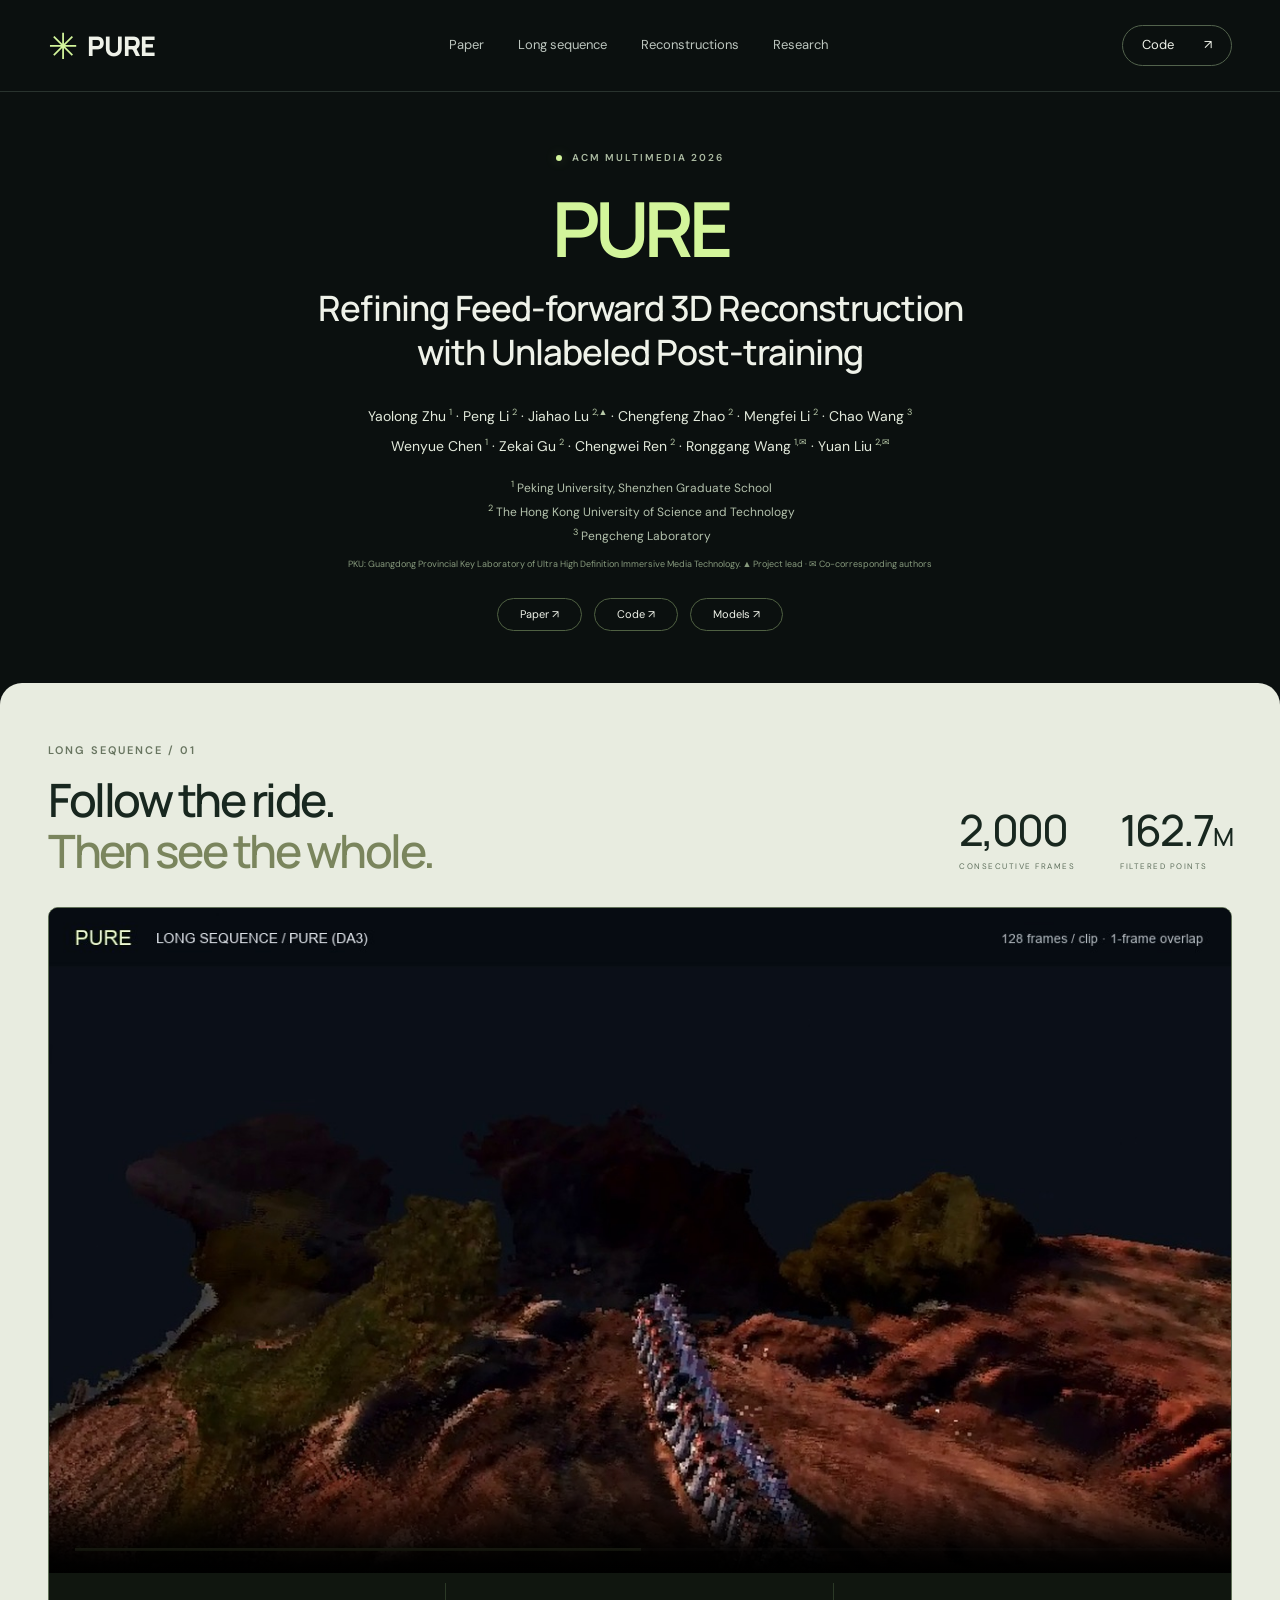
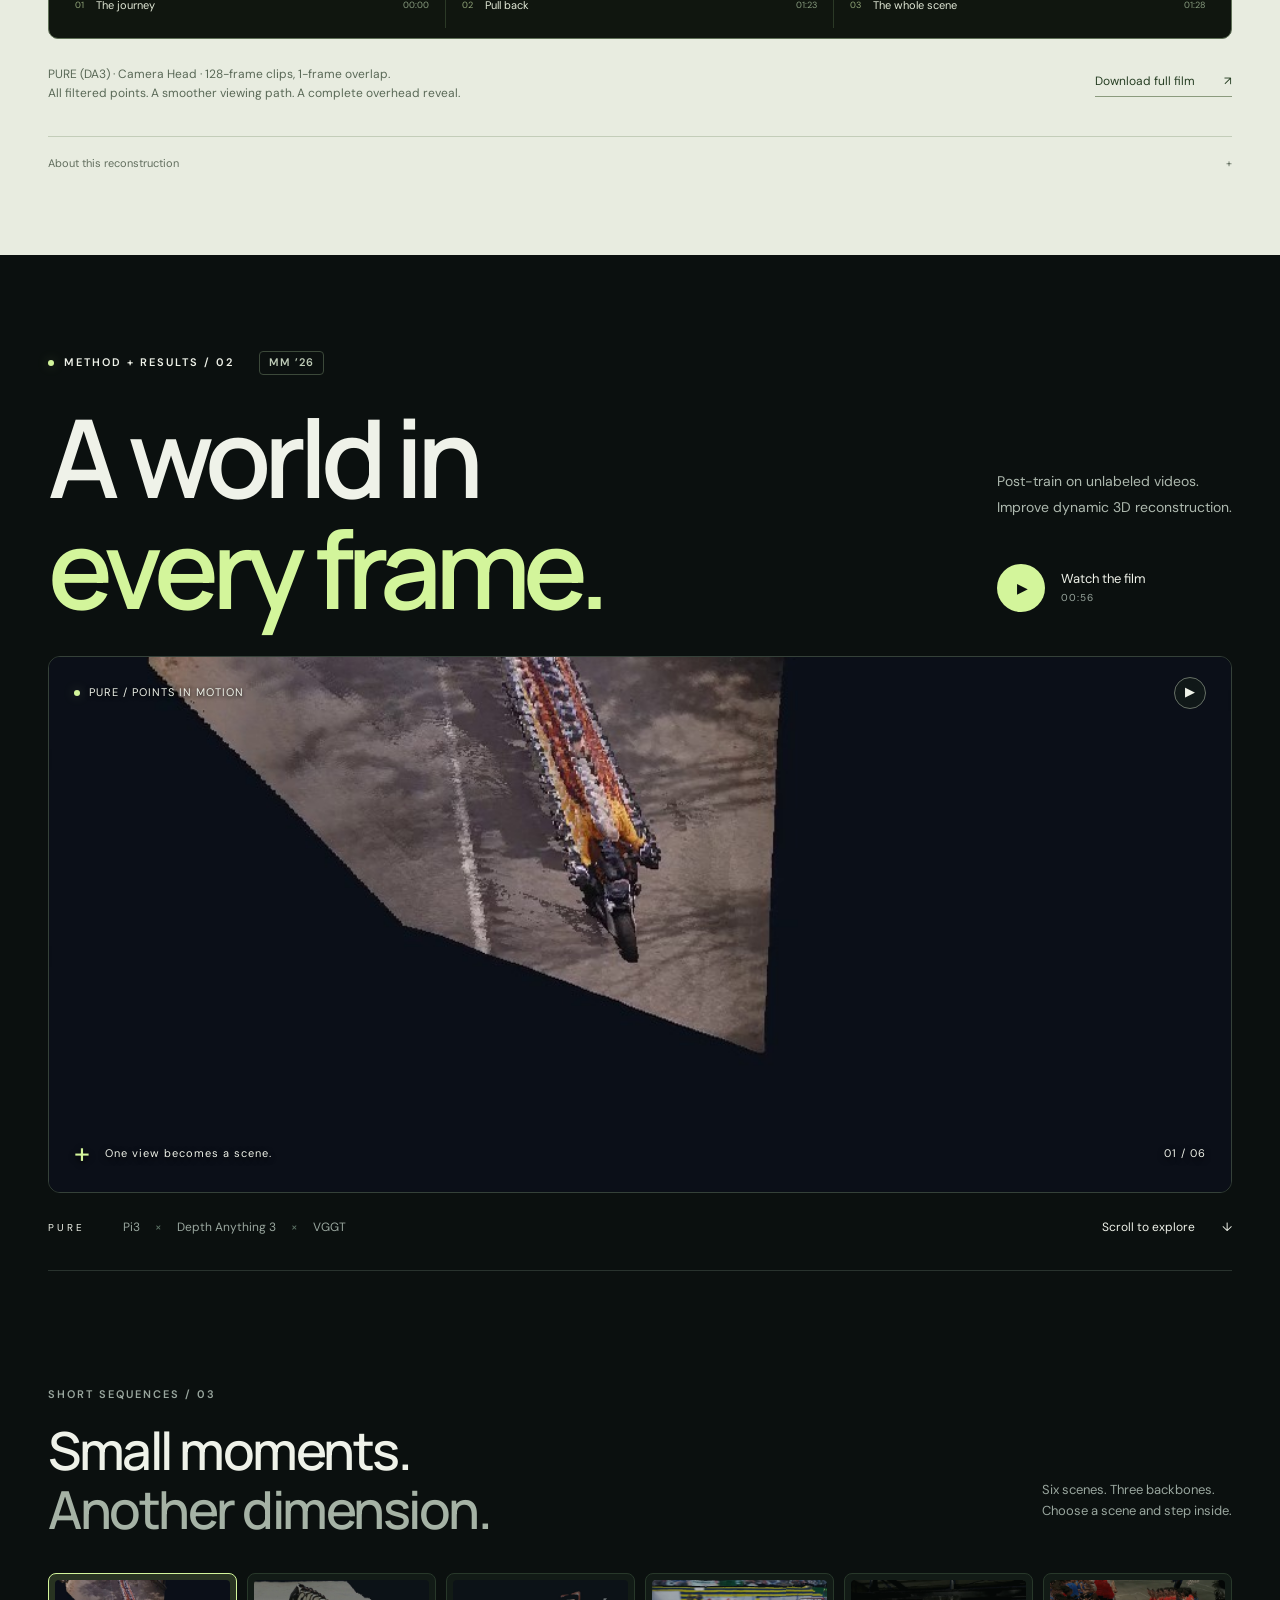
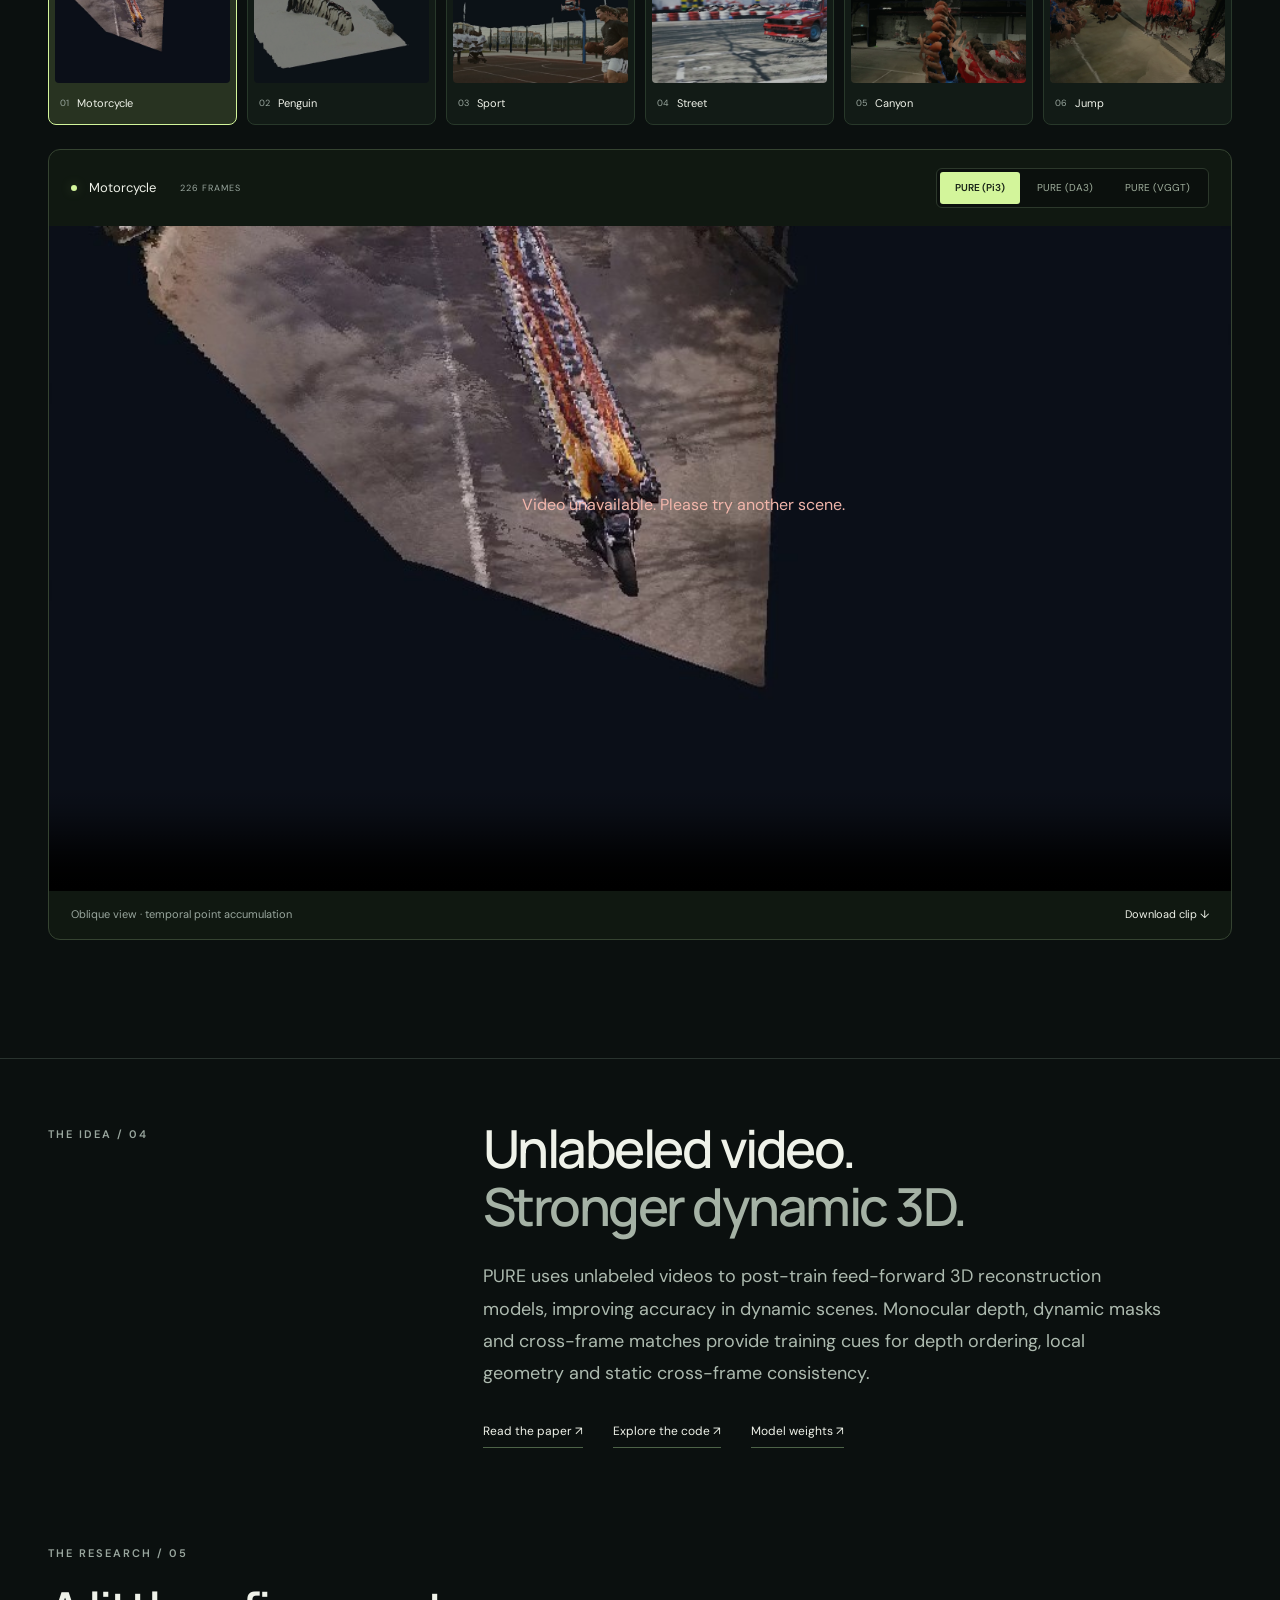
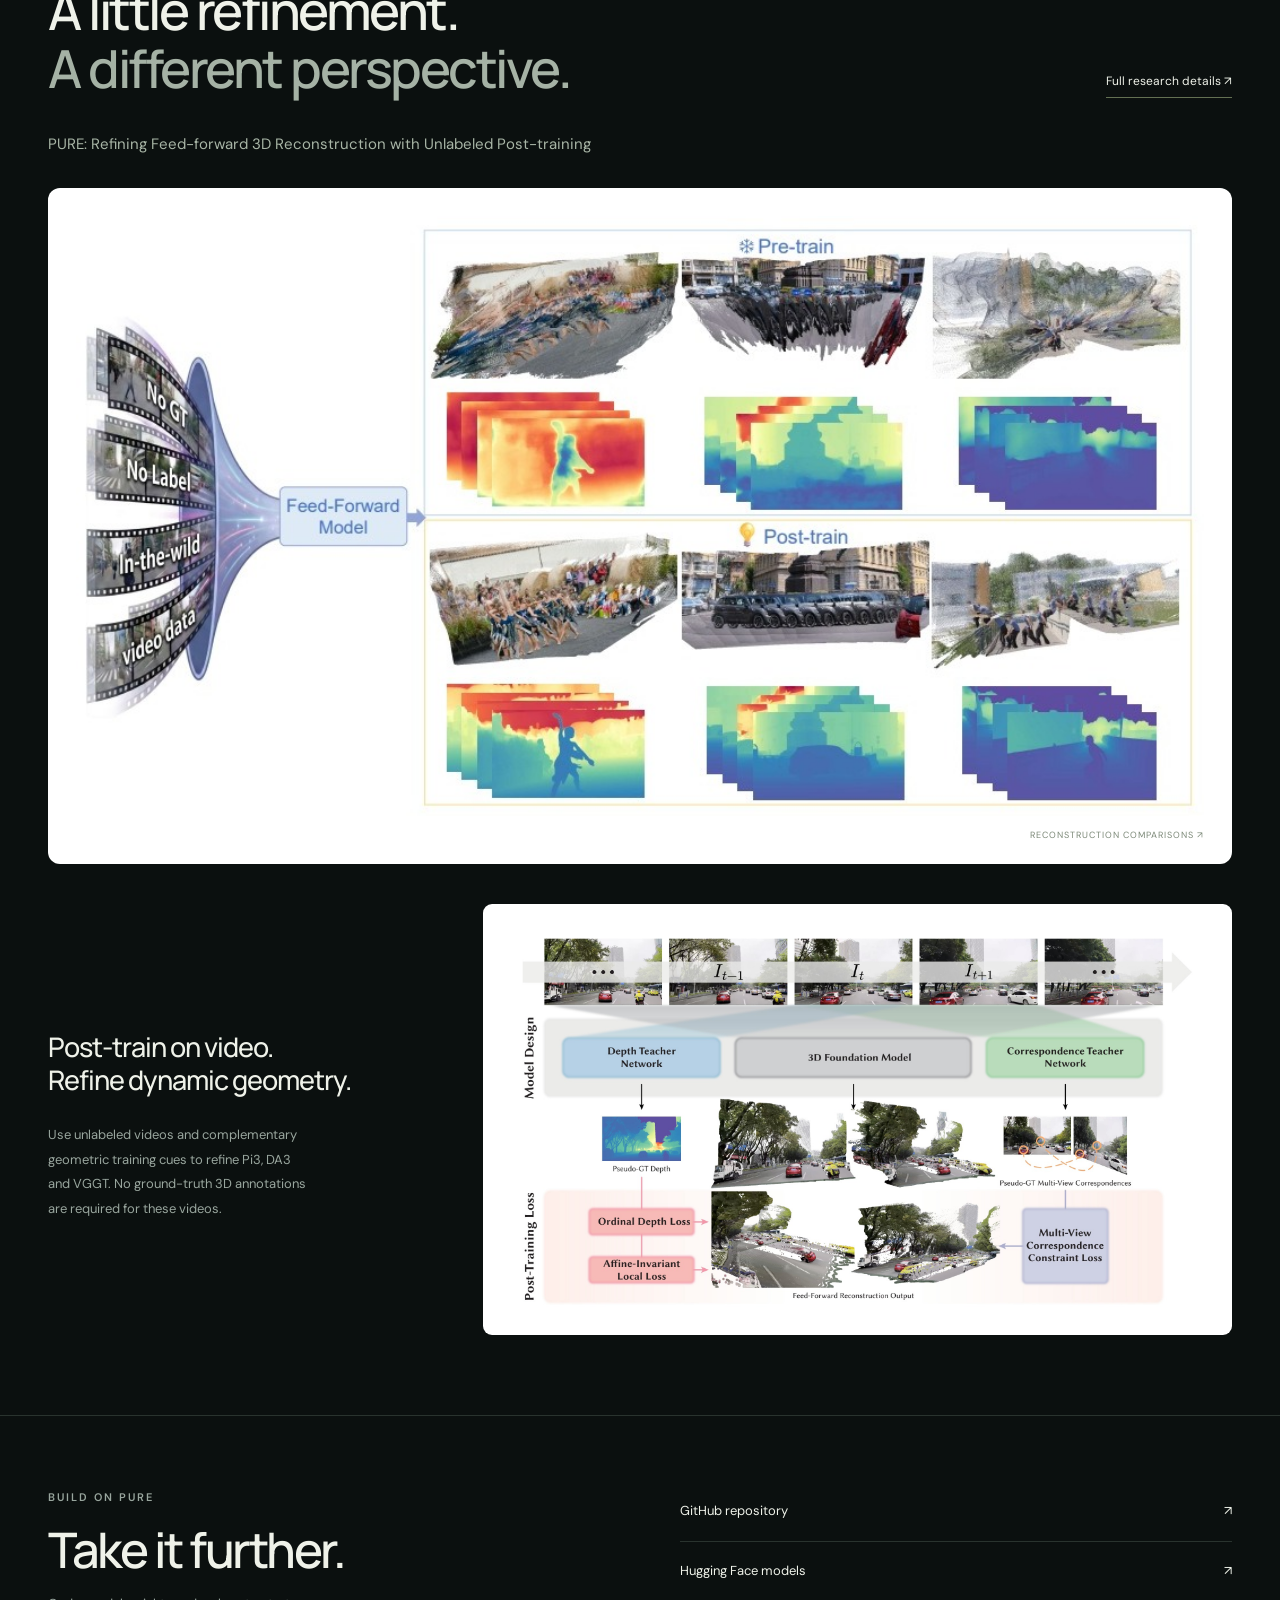
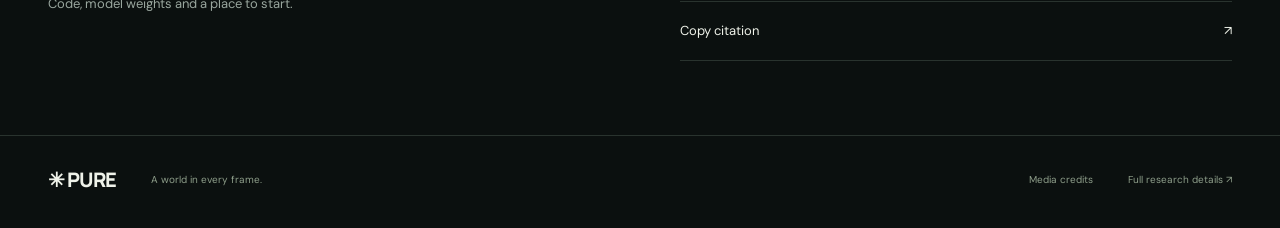
==== commit 463c9832: "Autoplay visible reconstruction videos with synchronized RGB" ====
--- a/index.html
+++ b/index.html
@@ -4,9 +4,9 @@
 <header class="nav"><a class="wordmark" href="#paper" aria-label="PURE home"><span class="brand-mark" aria-hidden="true">✳</span> PURE</a><nav aria-label="Main navigation"><a href="#paper">Paper</a><a href="#long"><span class="nav-wide">Long sequence</span><span class="nav-short">Long film</span></a><a href="#explore"><span class="nav-wide">Reconstructions</span><span class="nav-short">Demos</span></a><a href="#method">Research</a></nav><a class="nav-code" href="https://github.com/IGL-HKUST/PURE" target="_blank" rel="noopener">Code <span>↗</span></a></header>
 <main>
 <section class="paper-header wrap" id="paper"><div class="eyebrow paper-eyebrow"><span class="status-dot"></span> ACM MULTIMEDIA 2026</div><h1><span class="paper-acronym">PURE</span><span class="paper-title">Refining Feed-forward 3D Reconstruction <br>with Unlabeled Post-training</span></h1><div class="authors"><p>Yaolong Zhu<sup>1</sup> · Peng Li<sup>2</sup> · Jiahao Lu<sup>2,▲</sup> · Chengfeng Zhao<sup>2</sup> · Mengfei Li<sup>2</sup> · Chao Wang<sup>3</sup><br>Wenyue Chen<sup>1</sup> · Zekai Gu<sup>2</sup> · Chengwei Ren<sup>2</sup> · Ronggang Wang<sup>1,✉</sup> · Yuan Liu<sup>2,✉</sup></p><div class="institutions"><span><sup>1</sup> Peking University, Shenzhen Graduate School</span><span><sup>2</sup> The Hong Kong University of Science and Technology</span><span><sup>3</sup> Pengcheng Laboratory</span></div><small>PKU: Guangdong Provincial Key Laboratory of Ultra High Definition Immersive Media Technology. ▲ Project lead · ✉ Co-corresponding authors</small></div><div class="resource-links paper-links"><a href="https://arxiv.org/abs/2610.14698" target="_blank" rel="noopener">Paper ↗</a><a href="https://github.com/IGL-HKUST/PURE" target="_blank" rel="noopener">Code ↗</a><a href="https://huggingface.co/cyun9286/PURE" target="_blank" rel="noopener">Models ↗</a></div></section>
-<section class="long-section" id="long"><div class="wrap"><div class="long-heading"><div><div class="section-kicker">LONG SEQUENCE / 01</div><h2>Follow the ride.<br><em>Then see the whole.</em></h2></div><div class="long-numbers"><div><strong>2,000</strong><span>CONSECUTIVE FRAMES</span></div><div><strong>162.7<span>M</span></strong><span>FILTERED POINTS</span></div></div></div><div class="long-player"><div class="long-media media-with-rgb"><video id="long-video" controls playsinline preload="metadata" poster="assets/ride-poster.jpg" src="assets/ride-long.mp4" aria-label="Full 2000-frame PURE DA3 Camera Head reconstruction with final top view"></video><aside class="rgb-inset" id="long-rgb-inset" aria-label="Synchronized RGB input"><div class="rgb-label"><span class="rgb-dot"></span>RGB INPUT</div><video class="rgb-video" id="long-rgb" src="assets/ride-rgb.mp4" poster="assets/ride-rgb.jpg" muted playsinline preload="metadata" aria-label="Original RGB input synchronized to reconstruction"></video></aside></div><div class="long-chapters"><button data-seek="0"><span>01</span> The journey <small>00:00</small></button><button data-seek="83.42"><span>02</span> Pull back <small>01:23</small></button><button data-seek="87.92"><span>03</span> The whole scene <small>01:28</small></button></div></div><div class="long-caption"><p>PURE (DA3) · Camera Head · 128-frame clips, 1-frame overlap.<br>All filtered points. A smoother viewing path. A complete overhead reveal.</p><a href="assets/ride-long.mp4" download>Download full film <span>↗</span></a></div><details class="result-note"><summary>About this reconstruction <span>+</span></summary><p>The first 2,000 source frames are shown in their original order and timing. Only the viewing camera is smoothed; the reconstructed geometry is unchanged. The final reveal renders the complete filtered cloud without point subsampling. This is an offline temporal accumulation, not a live causal reconstruction. Some seams and moving-rider ghosting remain (7 of 15 seams meet the recorded geometry thresholds).</p></details></div></section>
+<section class="long-section" id="long"><div class="wrap"><div class="long-heading"><div><div class="section-kicker">LONG SEQUENCE / 01</div><h2>Follow the ride.<br><em>Then see the whole.</em></h2></div><div class="long-numbers"><div><strong>2,000</strong><span>CONSECUTIVE FRAMES</span></div><div><strong>162.7<span>M</span></strong><span>FILTERED POINTS</span></div></div></div><div class="long-player"><div class="long-media media-with-rgb"><video id="long-video" controls muted loop playsinline preload="metadata" poster="assets/ride-poster.jpg" src="assets/ride-long.mp4" aria-label="Full 2000-frame PURE DA3 Camera Head reconstruction with final top view"></video><aside class="rgb-inset" id="long-rgb-inset" aria-label="Synchronized RGB input"><div class="rgb-label"><span class="rgb-dot"></span>RGB INPUT</div><video class="rgb-video" id="long-rgb" src="assets/ride-rgb.mp4" poster="assets/ride-rgb.jpg" muted playsinline preload="metadata" aria-label="Original RGB input synchronized to reconstruction"></video></aside></div><div class="long-chapters"><button data-seek="0"><span>01</span> The journey <small>00:00</small></button><button data-seek="83.42"><span>02</span> Pull back <small>01:23</small></button><button data-seek="87.92"><span>03</span> The whole scene <small>01:28</small></button></div></div><div class="long-caption"><p>PURE (DA3) · Camera Head · 128-frame clips, 1-frame overlap.<br>All filtered points. A smoother viewing path. A complete overhead reveal.</p><a href="assets/ride-long.mp4" download>Download full film <span>↗</span></a></div><details class="result-note"><summary>About this reconstruction <span>+</span></summary><p>The first 2,000 source frames are shown in their original order and timing. Only the viewing camera is smoothed; the reconstructed geometry is unchanged. The final reveal renders the complete filtered cloud without point subsampling. This is an offline temporal accumulation, not a live causal reconstruction. Some seams and moving-rider ghosting remain (7 of 15 seams meet the recorded geometry thresholds).</p></details></div></section>
 <section class="hero" id="film"><div class="hero-copy"><div class="eyebrow"><span class="status-dot"></span> METHOD + RESULTS / 02 <span class="edition">MM ’26</span></div><h2 class="hero-title">A world in<br><em>every frame.</em></h2><div class="hero-bottom"><p>Post-train on unlabeled videos.<br>Improve dynamic 3D reconstruction.</p><button class="watch-button" id="watch-film"><span class="play-icon">▶</span><span>Watch the film <small>00:56</small></span></button></div></div>
-<div class="hero-stage"><video id="hero-video" autoplay muted playsinline loop preload="metadata" poster="assets/motorcycle-pi3.jpg" src="assets/motorcycle-pi3.mp4" aria-label="PURE motorcycle point cloud reconstruction"></video><aside class="rgb-inset" id="hero-rgb-inset" aria-label="Synchronized RGB input"><div class="rgb-label"><span class="rgb-dot"></span>RGB INPUT</div><video class="rgb-video" id="hero-rgb" src="assets/motorcycle-rgb.mp4" poster="assets/motorcycle-rgb.jpg" muted playsinline preload="metadata" aria-label="Original RGB input synchronized to reconstruction"></video></aside><div class="stage-top"><span><span class="status-dot"></span> PURE / POINTS IN MOTION</span><button id="hero-pause" class="glass-button" aria-label="Pause background video">Ⅱ</button></div><div class="stage-bottom"><span class="little-cross">+</span><span>One view becomes a scene.</span><span class="mono">01 / 06</span></div></div>
+<div class="hero-stage"><video id="hero-video" muted playsinline loop preload="metadata" poster="assets/motorcycle-pi3.jpg" src="assets/motorcycle-pi3.mp4" aria-label="PURE motorcycle point cloud reconstruction"></video><aside class="rgb-inset" id="hero-rgb-inset" aria-label="Synchronized RGB input"><div class="rgb-label"><span class="rgb-dot"></span>RGB INPUT</div><video class="rgb-video" id="hero-rgb" src="assets/motorcycle-rgb.mp4" poster="assets/motorcycle-rgb.jpg" muted playsinline preload="metadata" aria-label="Original RGB input synchronized to reconstruction"></video></aside><div class="stage-top"><span><span class="status-dot"></span> PURE / POINTS IN MOTION</span><button id="hero-pause" class="glass-button" aria-label="Pause background video">Ⅱ</button></div><div class="stage-bottom"><span class="little-cross">+</span><span>One view becomes a scene.</span><span class="mono">01 / 06</span></div></div>
 <div class="hero-foot"><span>PURE</span><p>Pi3 <i>×</i> Depth Anything 3 <i>×</i> VGGT</p><a href="#explore">Scroll to explore <span>↓</span></a></div></section>
 <section class="gallery wrap" id="explore"><div class="section-head"><div><div class="section-kicker">SHORT SEQUENCES / 03</div><h2>Small moments.<br><span>Another dimension.</span></h2></div><p>Six scenes. Three backbones.<br>Choose a scene and step inside.</p></div>
 <div class="scene-tabs" role="tablist" aria-label="Choose scene">
@@ -17,7 +17,7 @@
 <button class="scene-tab" role="tab" aria-selected="false" data-scene="canyon"><img src="assets/canyon-da3.jpg" alt=""><span><b>05</b> Canyon</span></button>
 <button class="scene-tab" role="tab" aria-selected="false" data-scene="jump"><img src="assets/jump-vggt.jpg" alt=""><span><b>06</b> Jump</span></button>
 </div>
-<div class="player-shell"><div class="player-toolbar"><div class="scene-name"><span class="status-dot"></span><span id="scene-title">Motorcycle</span><small id="scene-frames">226 FRAMES</small></div><div class="model-tabs" role="group" aria-label="Reconstruction model"><button class="active" data-model="pi3" aria-pressed="true">PURE (Pi3)</button><button data-model="da3" aria-pressed="false">PURE (DA3)</button><button data-model="vggt" aria-pressed="false">PURE (VGGT)</button></div></div><div class="video-frame"><video id="scene-video" controls playsinline loop preload="metadata" poster="assets/motorcycle-pi3.jpg" src="assets/motorcycle-pi3.mp4" aria-label="Selected reconstruction"></video><aside class="rgb-inset" id="scene-rgb-inset" aria-label="Synchronized RGB input"><div class="rgb-label"><span class="rgb-dot"></span>RGB INPUT</div><video class="rgb-video" id="scene-rgb" src="assets/motorcycle-rgb.mp4" poster="assets/motorcycle-rgb.jpg" muted playsinline preload="metadata" aria-label="Original RGB input synchronized to reconstruction"></video></aside><span class="video-error" hidden>Video unavailable. Please try another scene.</span></div><div class="player-footer"><span id="view-caption">Oblique view · temporal point accumulation</span><a id="scene-download" href="assets/motorcycle-pi3.mp4" download>Download clip ↓</a></div></div>
+<div class="player-shell"><div class="player-toolbar"><div class="scene-name"><span class="status-dot"></span><span id="scene-title">Motorcycle</span><small id="scene-frames">226 FRAMES</small></div><div class="model-tabs" role="group" aria-label="Reconstruction model"><button class="active" data-model="pi3" aria-pressed="true">PURE (Pi3)</button><button data-model="da3" aria-pressed="false">PURE (DA3)</button><button data-model="vggt" aria-pressed="false">PURE (VGGT)</button></div></div><div class="video-frame"><video id="scene-video" controls muted playsinline loop preload="metadata" poster="assets/motorcycle-pi3.jpg" src="assets/motorcycle-pi3.mp4" aria-label="Selected reconstruction"></video><aside class="rgb-inset" id="scene-rgb-inset" aria-label="Synchronized RGB input"><div class="rgb-label"><span class="rgb-dot"></span>RGB INPUT</div><video class="rgb-video" id="scene-rgb" src="assets/motorcycle-rgb.mp4" poster="assets/motorcycle-rgb.jpg" muted playsinline preload="metadata" aria-label="Original RGB input synchronized to reconstruction"></video></aside><span class="video-error" hidden>Video unavailable. Please try another scene.</span></div><div class="player-footer"><span id="view-caption">Oblique view · temporal point accumulation</span><a id="scene-download" href="assets/motorcycle-pi3.mp4" download>Download clip ↓</a></div></div>
 </section>
 <section class="intro wrap"><div class="section-kicker">THE IDEA / 04</div><div><h2>Unlabeled video.<br><span>Stronger dynamic 3D.</span></h2><p>PURE uses unlabeled videos to post-train feed-forward 3D reconstruction models, improving accuracy in dynamic scenes. Monocular depth, dynamic masks and cross-frame matches provide training cues for depth ordering, local geometry and static cross-frame consistency.</p><div class="resource-links"><a href="https://arxiv.org/abs/2610.14698" target="_blank" rel="noopener">Read the paper ↗</a><a href="https://github.com/IGL-HKUST/PURE" target="_blank" rel="noopener">Explore the code ↗</a><a href="https://huggingface.co/cyun9286/PURE" target="_blank" rel="noopener">Model weights ↗</a></div></div></section>
 <section class="method wrap" id="method"><div class="section-head"><div><div class="section-kicker">THE RESEARCH / 05</div><h2>A little refinement.<br><span>A different perspective.</span></h2></div><a class="text-link" href="paper.html">Full research details ↗</a></div><p class="method-title">PURE: Refining Feed-forward 3D Reconstruction with Unlabeled Post-training</p><div class="figure"><button data-zoom="assets/teaser.jpg" aria-label="Enlarge reconstruction comparison"><img src="assets/teaser.jpg" alt="PURE before and after post-training reconstruction comparisons" loading="lazy"><span>RECONSTRUCTION COMPARISONS ↗</span></button></div><div class="pipeline-row"><div><h3>Post-train on video.<br>Refine dynamic geometry.</h3><p>Use unlabeled videos and complementary geometric training cues to refine Pi3, DA3 and VGGT. No ground-truth 3D annotations are required for these videos.</p></div><button data-zoom="assets/pipeline.jpg" class="pipeline" aria-label="Enlarge PURE pipeline"><img src="assets/pipeline.jpg" alt="The PURE post-training pipeline" loading="lazy"></button></div>
@@ -26,6 +26,6 @@
 <section class="cite wrap"><div><div class="section-kicker">BUILD ON PURE</div><h2>Take it further.</h2><p>Code, model weights and a place to start.</p></div><div class="cta-links"><a href="https://github.com/IGL-HKUST/PURE" target="_blank" rel="noopener">GitHub repository <span>↗</span></a><a href="https://huggingface.co/cyun9286/PURE" target="_blank" rel="noopener">Hugging Face models <span>↗</span></a><button id="copy-citation">Copy citation <span>↗</span></button></div></section>
 <footer class="wrap"><a class="wordmark" href="#paper">✳ PURE</a><span>A world in every frame.</span><details><summary>Media credits</summary><p>Motorcycle, penguin, sport and street inputs: <a href="https://github.com/Self-Evo/SelfEvo/tree/main/examples" target="_blank" rel="noopener">SelfEvo examples</a>. Canyon, jump and ride: user-provided videos. Reconstructions generated with PURE; source footage belongs to its respective creators. Street is a 10-image sequence displayed at 5 fps.</p><a href="assets/media-provenance.json">Media provenance</a></details><a href="paper.html">Full research details ↗</a></footer>
 </main>
-<dialog id="film-dialog" aria-labelledby="film-title"><div class="dialog-top"><span id="film-title">PURE / THE METHOD &amp; RESULTS</span><button data-close aria-label="Close film">×</button></div><div class="demo-media media-with-rgb"><video id="demo-video" controls playsinline preload="none" poster="assets/demo-method-poster.jpg" src="assets/pure-demo.mp4"></video><aside class="rgb-inset" id="demo-rgb-inset" aria-label="Synchronized RGB input"><div class="rgb-label"><span class="rgb-dot"></span>RGB INPUT</div><video class="rgb-video" id="demo-rgb" src="assets/demo-rgb.mp4" poster="assets/ride-rgb.jpg" muted playsinline preload="metadata" aria-label="Original RGB input synchronized to reconstruction"></video></aside></div><div class="long-chapters demo-chapters"><button data-demo-seek="0"><span>01</span> The core idea <small>00:00</small></button><button data-demo-seek="6"><span>02</span> Post-training <small>00:06</small></button><button data-demo-seek="14"><span>03</span> Reconstructions <small>00:14</small></button></div><a href="assets/pure-demo.mp4" download>Download demo film ↓</a></dialog>
+<dialog id="film-dialog" aria-labelledby="film-title"><div class="dialog-top"><span id="film-title">PURE / THE METHOD &amp; RESULTS</span><button data-close aria-label="Close film">×</button></div><div class="demo-media media-with-rgb"><video id="demo-video" controls muted playsinline preload="none" poster="assets/demo-method-poster.jpg" src="assets/pure-demo.mp4"></video><aside class="rgb-inset" id="demo-rgb-inset" aria-label="Synchronized RGB input"><div class="rgb-label"><span class="rgb-dot"></span>RGB INPUT</div><video class="rgb-video" id="demo-rgb" src="assets/demo-rgb.mp4" poster="assets/ride-rgb.jpg" muted playsinline preload="metadata" aria-label="Original RGB input synchronized to reconstruction"></video></aside></div><div class="long-chapters demo-chapters"><button data-demo-seek="0"><span>01</span> The core idea <small>00:00</small></button><button data-demo-seek="6"><span>02</span> Post-training <small>00:06</small></button><button data-demo-seek="14"><span>03</span> Reconstructions <small>00:14</small></button></div><a href="assets/pure-demo.mp4" download>Download demo film ↓</a></dialog>
 <dialog id="image-dialog" aria-label="Enlarged research figure"><button data-close aria-label="Close figure">×</button><img id="zoom-image" alt="Enlarged PURE research figure"></dialog>
-<div id="toast" role="status" aria-live="polite"></div><script src="app.js"></script></body></html>
+<div id="toast" role="status" aria-live="polite"></div><script src="app.js?v=20261016-autoplay"></script></body></html>
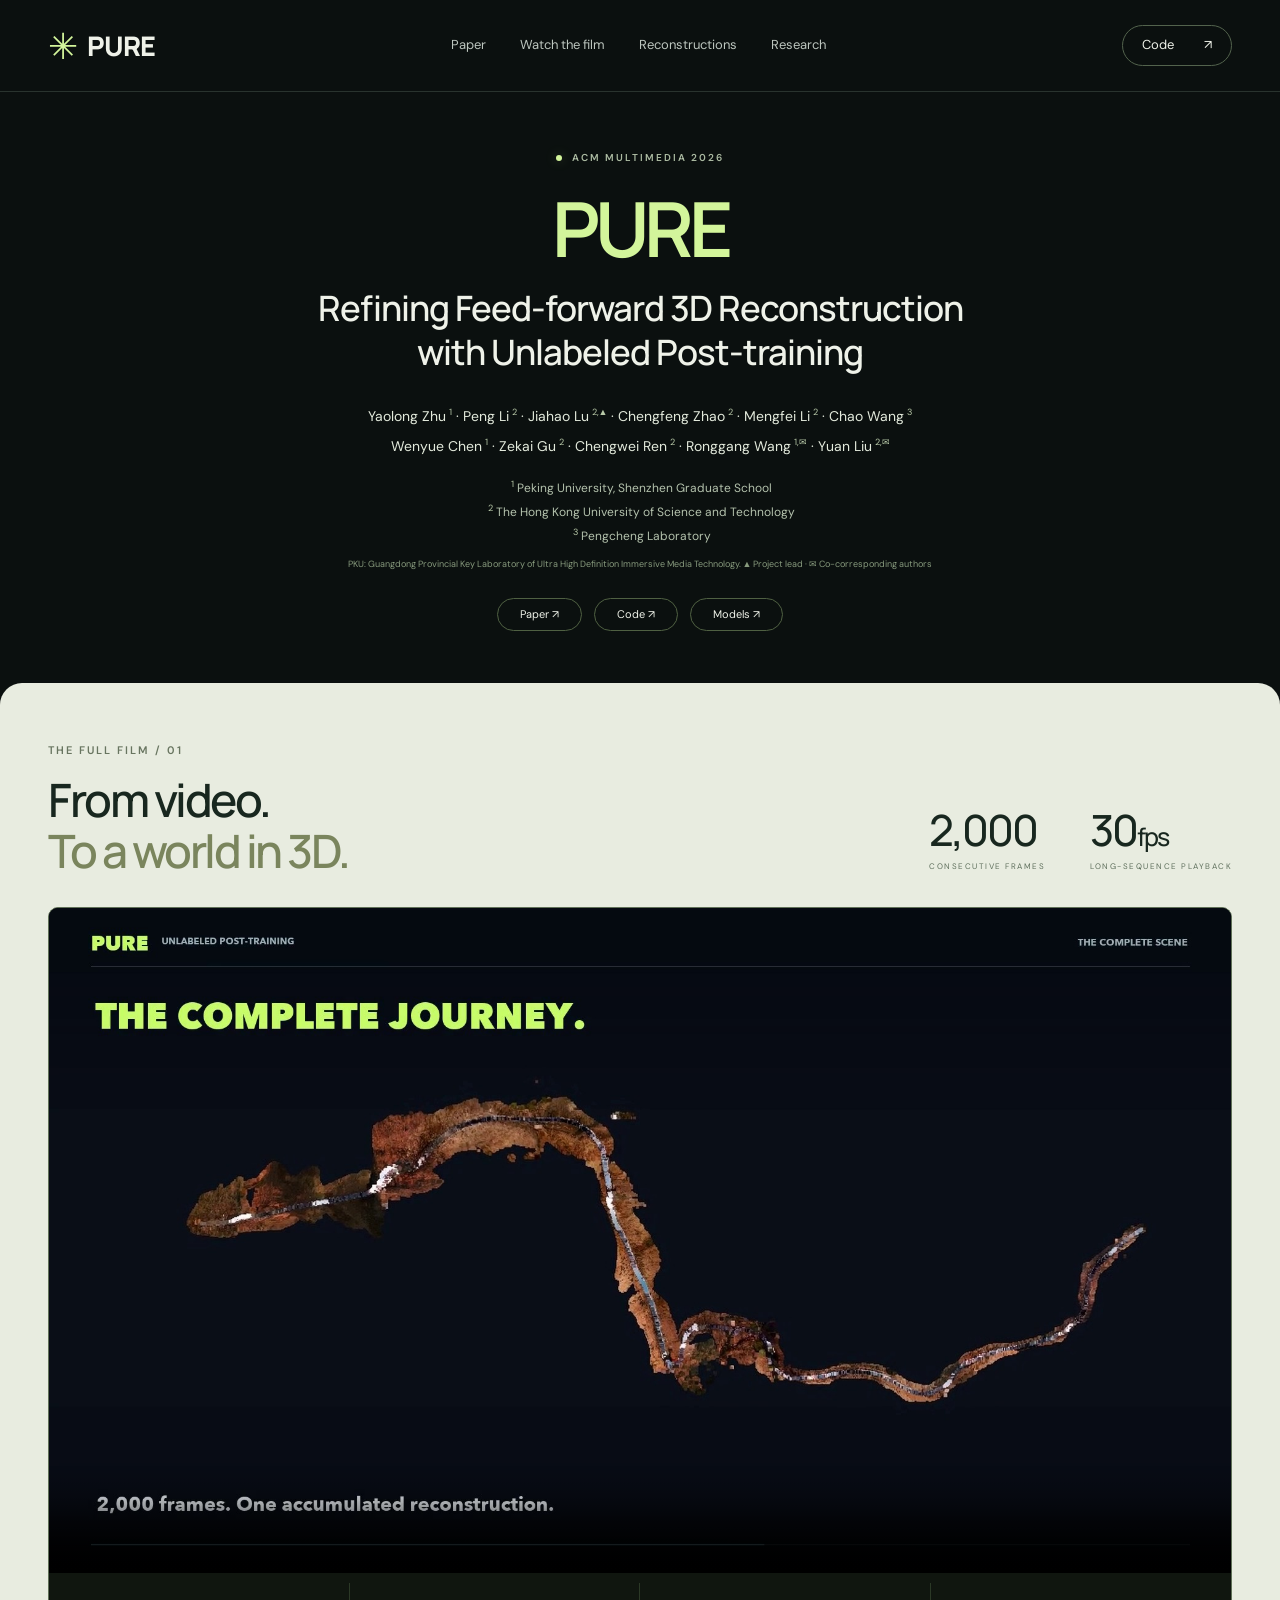
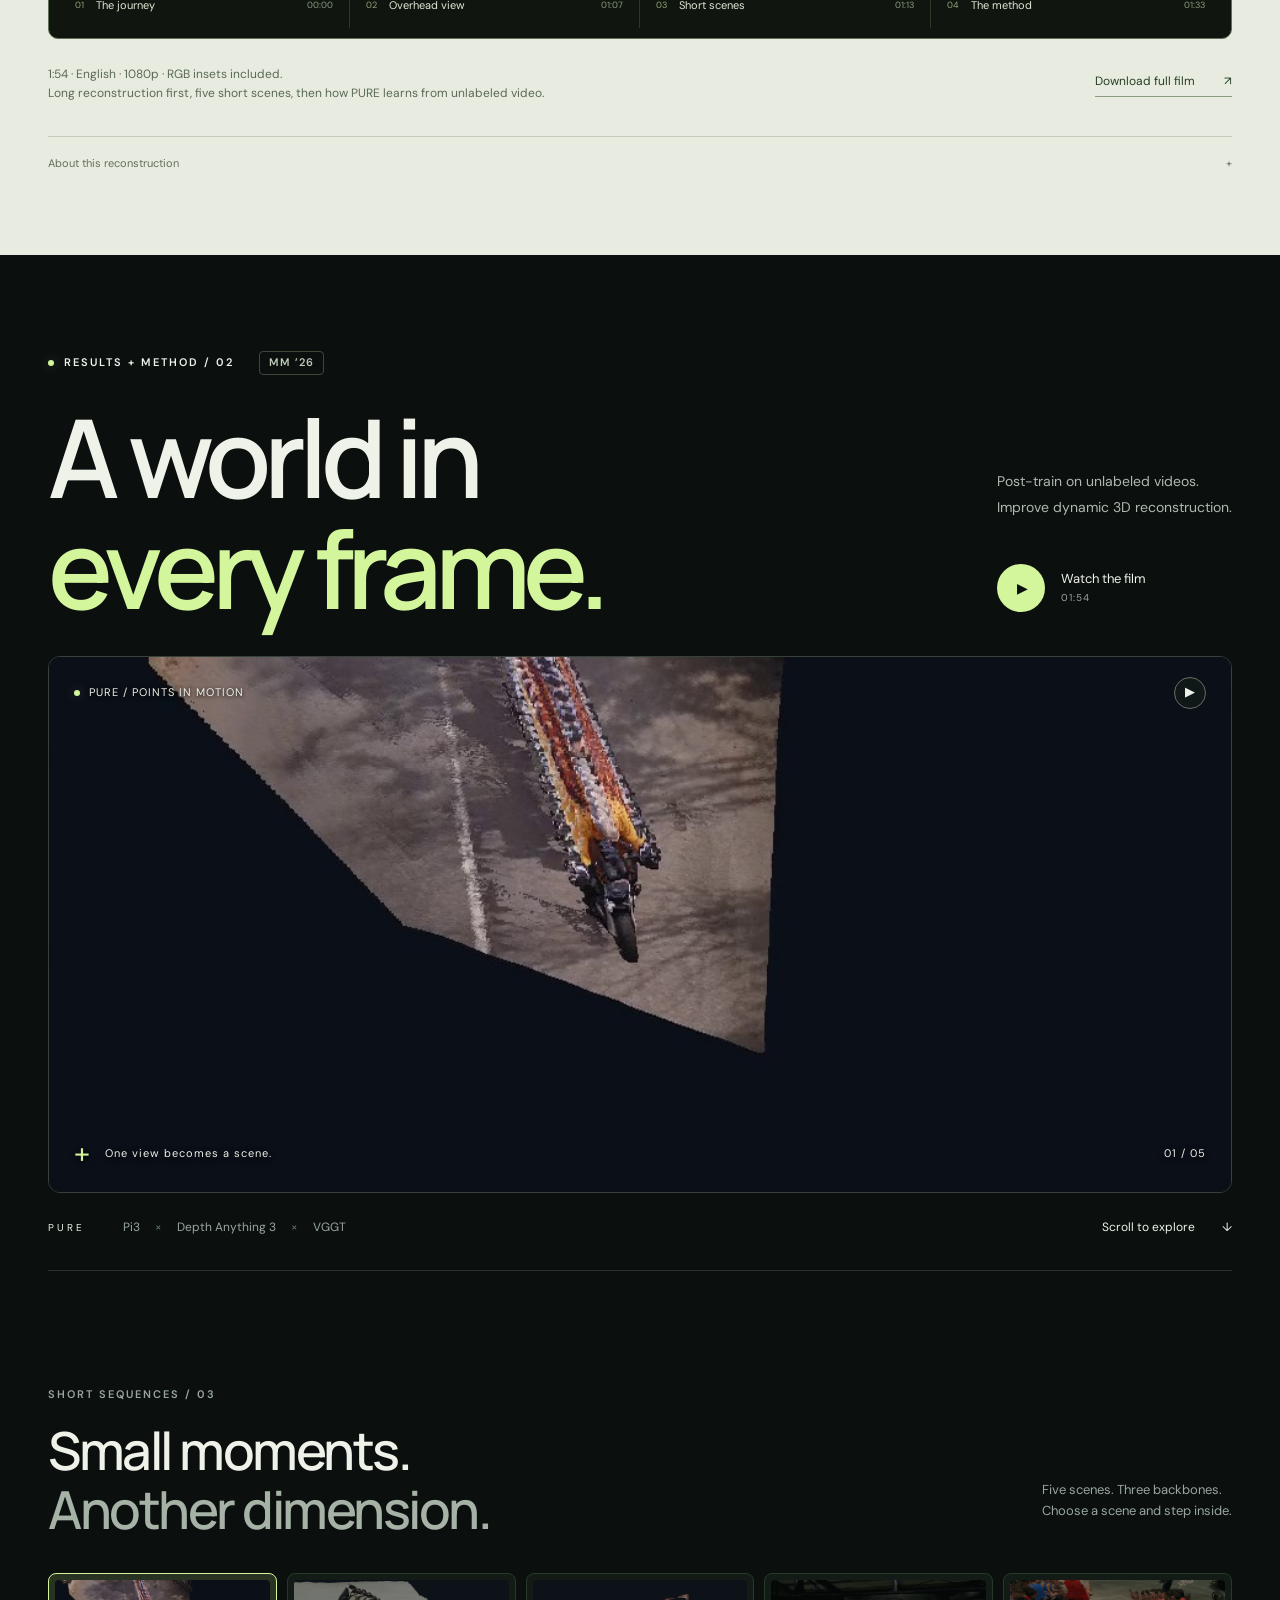
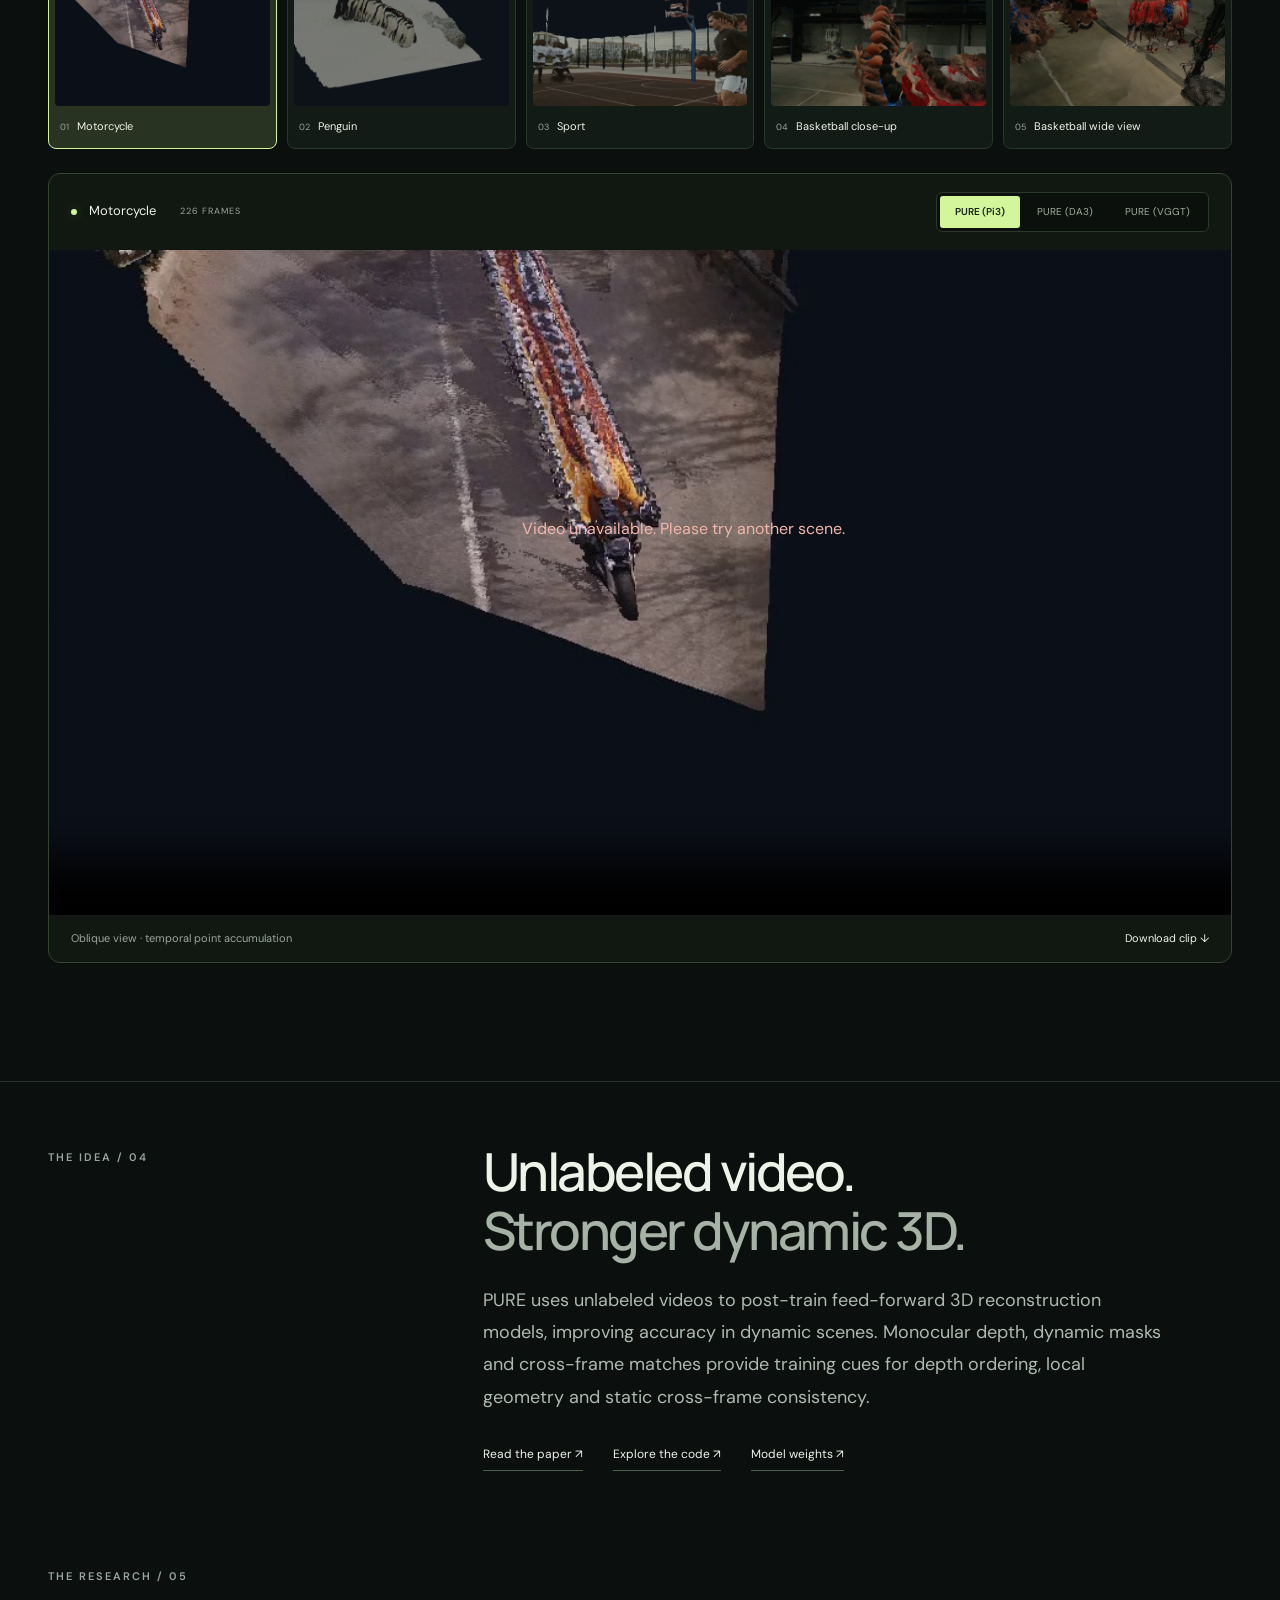
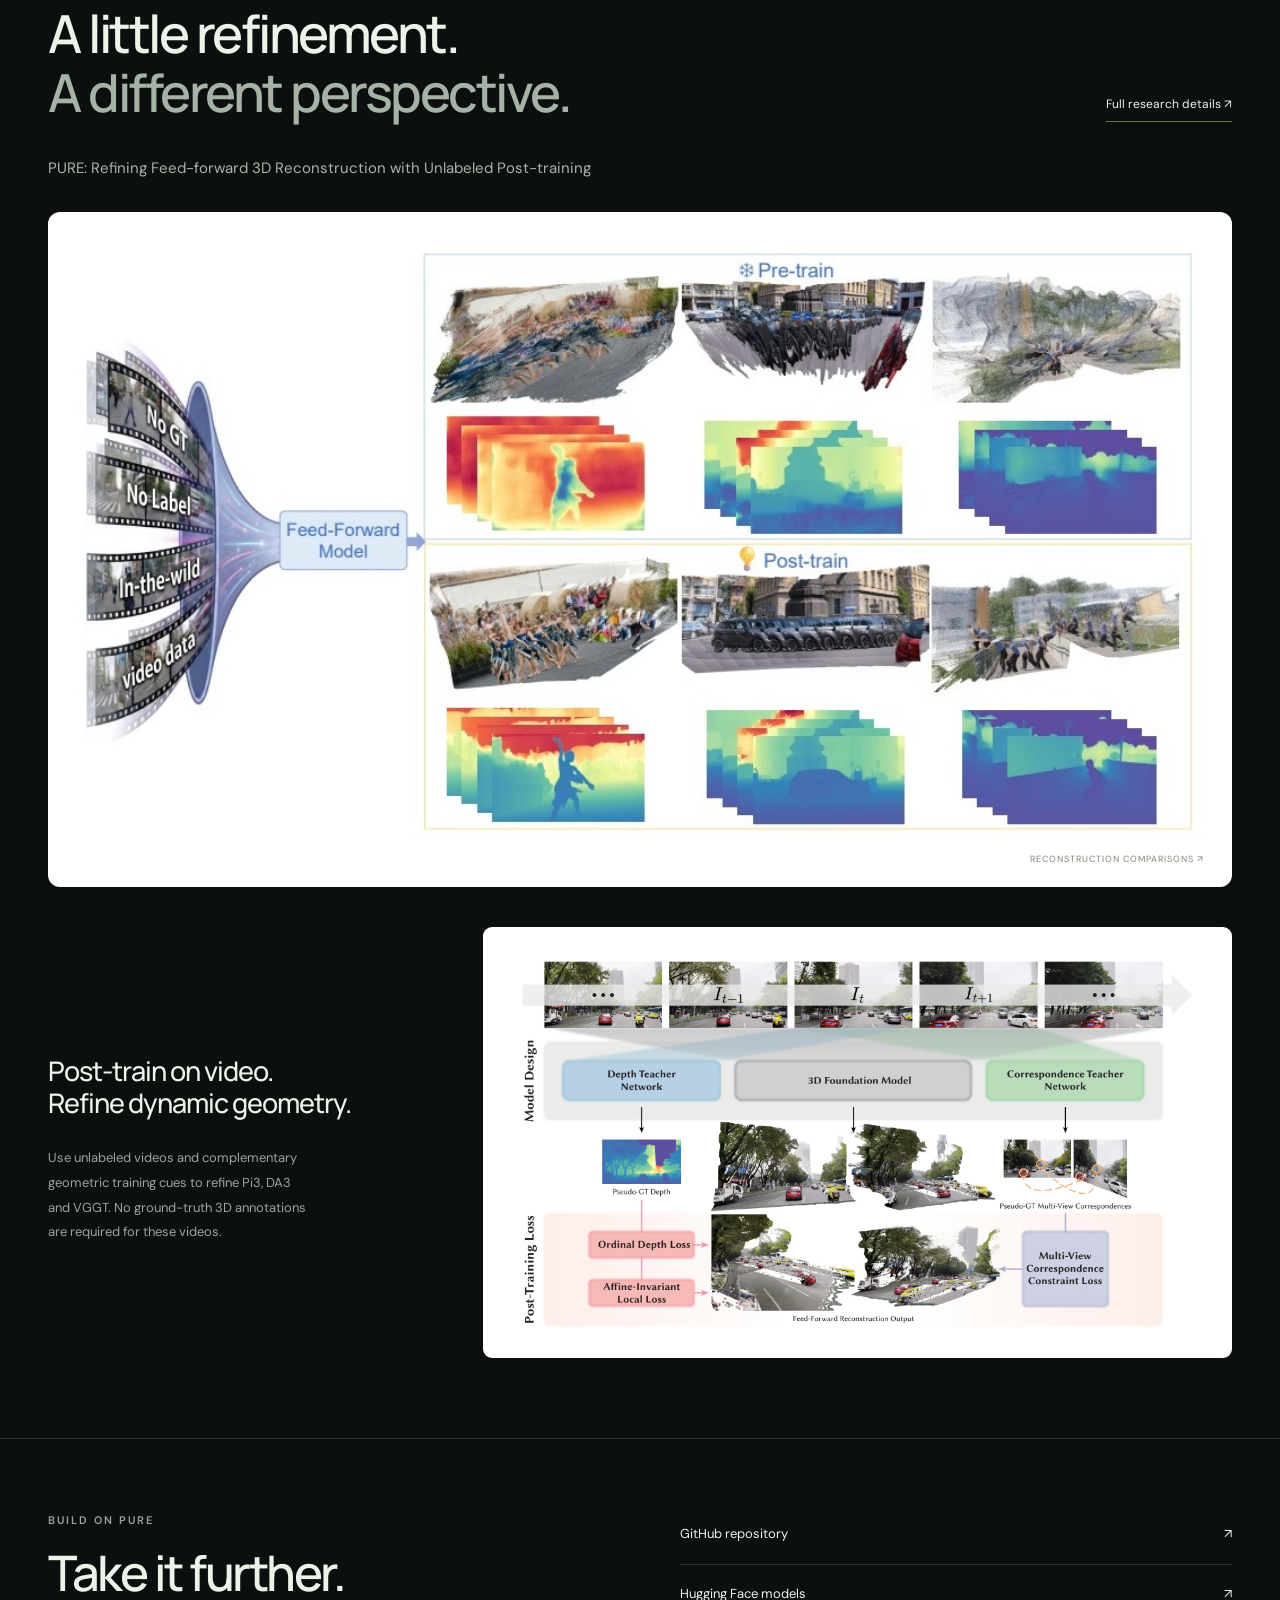
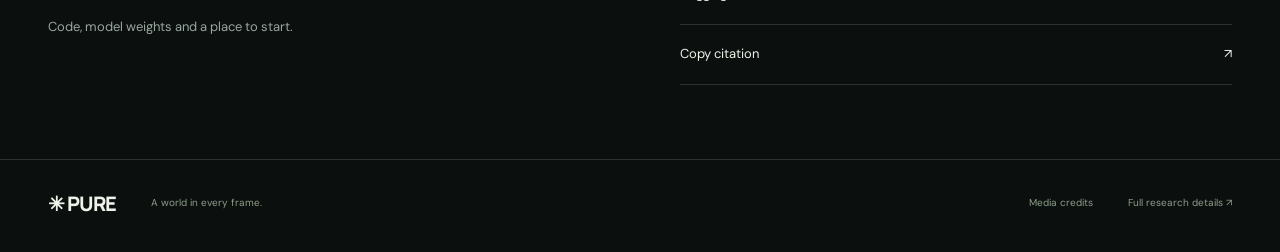
==== commit d6d66c8e: "Publish results-first PURE film at 30 fps without drift" ====
--- a/index.html
+++ b/index.html
@@ -1,21 +1,20 @@
 <!doctype html>
-<html lang="en"><head><meta charset="utf-8"><meta name="viewport" content="width=device-width,initial-scale=1"><link rel="canonical" href="https://funnyguy525.github.io/PURE-Page/"><meta property="og:title" content="PURE — Unlabeled post-training for dynamic 3D reconstruction"><meta property="og:description" content="Method film, 2,000-frame reconstruction and short-sequence demos across Pi3, DA3 and VGGT."><meta property="og:image" content="https://funnyguy525.github.io/PURE-Page/assets/demo-method-poster.jpg"><meta name="theme-color" content="#0b100f"><meta name="description" content="PURE: Refining Feed-forward 3D Reconstruction with Unlabeled Post-training. Explore video-to-3D reconstructions across Pi3, DA3 and VGGT."><title>PURE: Refining Feed-forward 3D Reconstruction with Unlabeled Post-training</title><link rel="icon" href="assets/favicon.svg"><link rel="stylesheet" href="style.css"></head>
+<html lang="en"><head><meta charset="utf-8"><meta name="viewport" content="width=device-width,initial-scale=1"><link rel="canonical" href="https://funnyguy525.github.io/PURE-Page/"><meta property="og:title" content="PURE — Unlabeled post-training for dynamic 3D reconstruction"><meta property="og:description" content="A complete 2,000-frame reconstruction at 30 fps, five short scenes, and the PURE method."><meta property="og:image" content="https://funnyguy525.github.io/PURE-Page/assets/pure-film-poster.jpg"><meta name="theme-color" content="#0b100f"><meta name="description" content="PURE: Refining Feed-forward 3D Reconstruction with Unlabeled Post-training. Explore video-to-3D reconstructions across Pi3, DA3 and VGGT."><title>PURE: Refining Feed-forward 3D Reconstruction with Unlabeled Post-training</title><link rel="icon" href="assets/favicon.svg"><link rel="stylesheet" href="style.css?v=20261018-film-v6"></head>
 <body>
-<header class="nav"><a class="wordmark" href="#paper" aria-label="PURE home"><span class="brand-mark" aria-hidden="true">✳</span> PURE</a><nav aria-label="Main navigation"><a href="#paper">Paper</a><a href="#long"><span class="nav-wide">Long sequence</span><span class="nav-short">Long film</span></a><a href="#explore"><span class="nav-wide">Reconstructions</span><span class="nav-short">Demos</span></a><a href="#method">Research</a></nav><a class="nav-code" href="https://github.com/IGL-HKUST/PURE" target="_blank" rel="noopener">Code <span>↗</span></a></header>
+<header class="nav"><a class="wordmark" href="#paper" aria-label="PURE home"><span class="brand-mark" aria-hidden="true">✳</span> PURE</a><nav aria-label="Main navigation"><a href="#paper">Paper</a><a href="#long"><span class="nav-wide">Watch the film</span><span class="nav-short">Film</span></a><a href="#explore"><span class="nav-wide">Reconstructions</span><span class="nav-short">Demos</span></a><a href="#method">Research</a></nav><a class="nav-code" href="https://github.com/IGL-HKUST/PURE" target="_blank" rel="noopener">Code <span>↗</span></a></header>
 <main>
 <section class="paper-header wrap" id="paper"><div class="eyebrow paper-eyebrow"><span class="status-dot"></span> ACM MULTIMEDIA 2026</div><h1><span class="paper-acronym">PURE</span><span class="paper-title">Refining Feed-forward 3D Reconstruction <br>with Unlabeled Post-training</span></h1><div class="authors"><p>Yaolong Zhu<sup>1</sup> · Peng Li<sup>2</sup> · Jiahao Lu<sup>2,▲</sup> · Chengfeng Zhao<sup>2</sup> · Mengfei Li<sup>2</sup> · Chao Wang<sup>3</sup><br>Wenyue Chen<sup>1</sup> · Zekai Gu<sup>2</sup> · Chengwei Ren<sup>2</sup> · Ronggang Wang<sup>1,✉</sup> · Yuan Liu<sup>2,✉</sup></p><div class="institutions"><span><sup>1</sup> Peking University, Shenzhen Graduate School</span><span><sup>2</sup> The Hong Kong University of Science and Technology</span><span><sup>3</sup> Pengcheng Laboratory</span></div><small>PKU: Guangdong Provincial Key Laboratory of Ultra High Definition Immersive Media Technology. ▲ Project lead · ✉ Co-corresponding authors</small></div><div class="resource-links paper-links"><a href="https://arxiv.org/abs/2610.14698" target="_blank" rel="noopener">Paper ↗</a><a href="https://github.com/IGL-HKUST/PURE" target="_blank" rel="noopener">Code ↗</a><a href="https://huggingface.co/cyun9286/PURE" target="_blank" rel="noopener">Models ↗</a></div></section>
-<section class="long-section" id="long"><div class="wrap"><div class="long-heading"><div><div class="section-kicker">LONG SEQUENCE / 01</div><h2>Follow the ride.<br><em>Then see the whole.</em></h2></div><div class="long-numbers"><div><strong>2,000</strong><span>CONSECUTIVE FRAMES</span></div><div><strong>162.7<span>M</span></strong><span>FILTERED POINTS</span></div></div></div><div class="long-player"><div class="long-media media-with-rgb"><video id="long-video" controls muted loop playsinline preload="metadata" poster="assets/ride-poster.jpg" src="assets/ride-long.mp4" aria-label="Full 2000-frame PURE DA3 Camera Head reconstruction with final top view"></video><aside class="rgb-inset" id="long-rgb-inset" aria-label="Synchronized RGB input"><div class="rgb-label"><span class="rgb-dot"></span>RGB INPUT</div><video class="rgb-video" id="long-rgb" src="assets/ride-rgb.mp4" poster="assets/ride-rgb.jpg" muted playsinline preload="metadata" aria-label="Original RGB input synchronized to reconstruction"></video></aside></div><div class="long-chapters"><button data-seek="0"><span>01</span> The journey <small>00:00</small></button><button data-seek="83.42"><span>02</span> Pull back <small>01:23</small></button><button data-seek="87.92"><span>03</span> The whole scene <small>01:28</small></button></div></div><div class="long-caption"><p>PURE (DA3) · Camera Head · 128-frame clips, 1-frame overlap.<br>All filtered points. A smoother viewing path. A complete overhead reveal.</p><a href="assets/ride-long.mp4" download>Download full film <span>↗</span></a></div><details class="result-note"><summary>About this reconstruction <span>+</span></summary><p>The first 2,000 source frames are shown in their original order and timing. Only the viewing camera is smoothed; the reconstructed geometry is unchanged. The final reveal renders the complete filtered cloud without point subsampling. This is an offline temporal accumulation, not a live causal reconstruction. Some seams and moving-rider ghosting remain (7 of 15 seams meet the recorded geometry thresholds).</p></details></div></section>
-<section class="hero" id="film"><div class="hero-copy"><div class="eyebrow"><span class="status-dot"></span> METHOD + RESULTS / 02 <span class="edition">MM ’26</span></div><h2 class="hero-title">A world in<br><em>every frame.</em></h2><div class="hero-bottom"><p>Post-train on unlabeled videos.<br>Improve dynamic 3D reconstruction.</p><button class="watch-button" id="watch-film"><span class="play-icon">▶</span><span>Watch the film <small>00:56</small></span></button></div></div>
-<div class="hero-stage"><video id="hero-video" muted playsinline loop preload="metadata" poster="assets/motorcycle-pi3.jpg" src="assets/motorcycle-pi3.mp4" aria-label="PURE motorcycle point cloud reconstruction"></video><aside class="rgb-inset" id="hero-rgb-inset" aria-label="Synchronized RGB input"><div class="rgb-label"><span class="rgb-dot"></span>RGB INPUT</div><video class="rgb-video" id="hero-rgb" src="assets/motorcycle-rgb.mp4" poster="assets/motorcycle-rgb.jpg" muted playsinline preload="metadata" aria-label="Original RGB input synchronized to reconstruction"></video></aside><div class="stage-top"><span><span class="status-dot"></span> PURE / POINTS IN MOTION</span><button id="hero-pause" class="glass-button" aria-label="Pause background video">Ⅱ</button></div><div class="stage-bottom"><span class="little-cross">+</span><span>One view becomes a scene.</span><span class="mono">01 / 06</span></div></div>
+<section class="long-section" id="long"><div class="wrap"><div class="long-heading"><div><div class="section-kicker">THE FULL FILM / 01</div><h2>From video.<br><em>To a world in 3D.</em></h2></div><div class="long-numbers"><div><strong>2,000</strong><span>CONSECUTIVE FRAMES</span></div><div><strong>30<span>fps</span></strong><span>LONG-SEQUENCE PLAYBACK</span></div></div></div><div class="long-player"><div class="long-media media-with-rgb"><video id="long-video" controls muted loop playsinline preload="metadata" poster="assets/pure-film-poster.jpg" src="assets/pure-film.mp4" aria-label="PURE full film: 2000-frame reconstruction at 30 fps, five short scenes and method explanation"></video></div><div class="long-chapters"><button data-seek="0"><span>01</span> The journey <small>00:00</small></button><button data-seek="66.666667"><span>02</span> Overhead view <small>01:07</small></button><button data-seek="72.666667"><span>03</span> Short scenes <small>01:13</small></button><button data-seek="92.666667"><span>04</span> The method <small>01:33</small></button></div></div><div class="long-caption"><p>1:54 · English · 1080p · RGB insets included.<br>Long reconstruction first, five short scenes, then how PURE learns from unlabeled video.</p><a href="assets/pure-film.mp4" download>Download full film <span>↗</span></a></div><details class="result-note"><summary>About this reconstruction <span>+</span></summary><p>The long reconstruction uses PURE (DA3) Camera Head with 128-frame clips and 1-frame overlap. All 2,000 source frames appear once, in order, at 30 frames per second (about 1.25× the source speed). Only the viewing camera is smoothed; the reconstructed geometry is unchanged. The final reveal renders the complete filtered cloud without point subsampling. This is an offline temporal accumulation, not a live causal reconstruction. Some seams and moving-rider ghosting remain (7 of 15 seams meet the recorded geometry thresholds).</p></details></div></section>
+<section class="hero" id="film"><div class="hero-copy"><div class="eyebrow"><span class="status-dot"></span> RESULTS + METHOD / 02 <span class="edition">MM ’26</span></div><h2 class="hero-title">A world in<br><em>every frame.</em></h2><div class="hero-bottom"><p>Post-train on unlabeled videos.<br>Improve dynamic 3D reconstruction.</p><button class="watch-button" id="watch-film"><span class="play-icon">▶</span><span>Watch the film <small>01:54</small></span></button></div></div>
+<div class="hero-stage"><video id="hero-video" muted playsinline loop preload="metadata" poster="assets/motorcycle-pi3.jpg" src="assets/motorcycle-pi3.mp4" aria-label="PURE motorcycle point cloud reconstruction"></video><aside class="rgb-inset" id="hero-rgb-inset" aria-label="Synchronized RGB input"><div class="rgb-label"><span class="rgb-dot"></span>RGB INPUT</div><video class="rgb-video" id="hero-rgb" src="assets/motorcycle-rgb.mp4" poster="assets/motorcycle-rgb.jpg" muted playsinline preload="metadata" aria-label="Original RGB input synchronized to reconstruction"></video></aside><div class="stage-top"><span><span class="status-dot"></span> PURE / POINTS IN MOTION</span><button id="hero-pause" class="glass-button" aria-label="Pause background video">Ⅱ</button></div><div class="stage-bottom"><span class="little-cross">+</span><span>One view becomes a scene.</span><span class="mono">01 / 05</span></div></div>
 <div class="hero-foot"><span>PURE</span><p>Pi3 <i>×</i> Depth Anything 3 <i>×</i> VGGT</p><a href="#explore">Scroll to explore <span>↓</span></a></div></section>
-<section class="gallery wrap" id="explore"><div class="section-head"><div><div class="section-kicker">SHORT SEQUENCES / 03</div><h2>Small moments.<br><span>Another dimension.</span></h2></div><p>Six scenes. Three backbones.<br>Choose a scene and step inside.</p></div>
+<section class="gallery wrap" id="explore"><div class="section-head"><div><div class="section-kicker">SHORT SEQUENCES / 03</div><h2>Small moments.<br><span>Another dimension.</span></h2></div><p>Five scenes. Three backbones.<br>Choose a scene and step inside.</p></div>
 <div class="scene-tabs" role="tablist" aria-label="Choose scene">
 <button class="scene-tab active" role="tab" aria-selected="true" data-scene="motorcycle"><img src="assets/motorcycle-pi3.jpg" alt=""><span><b>01</b> Motorcycle</span></button>
 <button class="scene-tab" role="tab" aria-selected="false" data-scene="penguin"><img src="assets/penguin-da3.jpg" alt=""><span><b>02</b> Penguin</span></button>
 <button class="scene-tab" role="tab" aria-selected="false" data-scene="sport"><img src="assets/sport-vggt.jpg" alt=""><span><b>03</b> Sport</span></button>
-<button class="scene-tab" role="tab" aria-selected="false" data-scene="drift-straight"><img src="assets/drift-straight-pi3.jpg" alt=""><span><b>04</b> Street</span></button>
-<button class="scene-tab" role="tab" aria-selected="false" data-scene="canyon"><img src="assets/canyon-da3.jpg" alt=""><span><b>05</b> Canyon</span></button>
-<button class="scene-tab" role="tab" aria-selected="false" data-scene="jump"><img src="assets/jump-vggt.jpg" alt=""><span><b>06</b> Jump</span></button>
+<button class="scene-tab" role="tab" aria-selected="false" data-scene="canyon"><img src="assets/canyon-da3.jpg" alt=""><span><b>04</b> Basketball close-up</span></button>
+<button class="scene-tab" role="tab" aria-selected="false" data-scene="jump"><img src="assets/jump-vggt.jpg" alt=""><span><b>05</b> Basketball wide view</span></button>
 </div>
 <div class="player-shell"><div class="player-toolbar"><div class="scene-name"><span class="status-dot"></span><span id="scene-title">Motorcycle</span><small id="scene-frames">226 FRAMES</small></div><div class="model-tabs" role="group" aria-label="Reconstruction model"><button class="active" data-model="pi3" aria-pressed="true">PURE (Pi3)</button><button data-model="da3" aria-pressed="false">PURE (DA3)</button><button data-model="vggt" aria-pressed="false">PURE (VGGT)</button></div></div><div class="video-frame"><video id="scene-video" controls muted playsinline loop preload="metadata" poster="assets/motorcycle-pi3.jpg" src="assets/motorcycle-pi3.mp4" aria-label="Selected reconstruction"></video><aside class="rgb-inset" id="scene-rgb-inset" aria-label="Synchronized RGB input"><div class="rgb-label"><span class="rgb-dot"></span>RGB INPUT</div><video class="rgb-video" id="scene-rgb" src="assets/motorcycle-rgb.mp4" poster="assets/motorcycle-rgb.jpg" muted playsinline preload="metadata" aria-label="Original RGB input synchronized to reconstruction"></video></aside><span class="video-error" hidden>Video unavailable. Please try another scene.</span></div><div class="player-footer"><span id="view-caption">Oblique view · temporal point accumulation</span><a id="scene-download" href="assets/motorcycle-pi3.mp4" download>Download clip ↓</a></div></div>
 </section>
@@ -24,8 +23,8 @@
 
 </section>
 <section class="cite wrap"><div><div class="section-kicker">BUILD ON PURE</div><h2>Take it further.</h2><p>Code, model weights and a place to start.</p></div><div class="cta-links"><a href="https://github.com/IGL-HKUST/PURE" target="_blank" rel="noopener">GitHub repository <span>↗</span></a><a href="https://huggingface.co/cyun9286/PURE" target="_blank" rel="noopener">Hugging Face models <span>↗</span></a><button id="copy-citation">Copy citation <span>↗</span></button></div></section>
-<footer class="wrap"><a class="wordmark" href="#paper">✳ PURE</a><span>A world in every frame.</span><details><summary>Media credits</summary><p>Motorcycle, penguin, sport and street inputs: <a href="https://github.com/Self-Evo/SelfEvo/tree/main/examples" target="_blank" rel="noopener">SelfEvo examples</a>. Canyon, jump and ride: user-provided videos. Reconstructions generated with PURE; source footage belongs to its respective creators. Street is a 10-image sequence displayed at 5 fps.</p><a href="assets/media-provenance.json">Media provenance</a></details><a href="paper.html">Full research details ↗</a></footer>
+<footer class="wrap"><a class="wordmark" href="#paper">✳ PURE</a><span>A world in every frame.</span><details><summary>Media credits</summary><p>Motorcycle, penguin and sport inputs: <a href="https://github.com/Self-Evo/SelfEvo/tree/main/examples" target="_blank" rel="noopener">SelfEvo examples</a>. The two additional basketball clips and ride: user-provided videos. Reconstructions generated with PURE; source footage belongs to its respective creators.</p><a href="assets/media-provenance.json">Media provenance</a></details><a href="paper.html">Full research details ↗</a></footer>
 </main>
-<dialog id="film-dialog" aria-labelledby="film-title"><div class="dialog-top"><span id="film-title">PURE / THE METHOD &amp; RESULTS</span><button data-close aria-label="Close film">×</button></div><div class="demo-media media-with-rgb"><video id="demo-video" controls muted playsinline preload="none" poster="assets/demo-method-poster.jpg" src="assets/pure-demo.mp4"></video><aside class="rgb-inset" id="demo-rgb-inset" aria-label="Synchronized RGB input"><div class="rgb-label"><span class="rgb-dot"></span>RGB INPUT</div><video class="rgb-video" id="demo-rgb" src="assets/demo-rgb.mp4" poster="assets/ride-rgb.jpg" muted playsinline preload="metadata" aria-label="Original RGB input synchronized to reconstruction"></video></aside></div><div class="long-chapters demo-chapters"><button data-demo-seek="0"><span>01</span> The core idea <small>00:00</small></button><button data-demo-seek="6"><span>02</span> Post-training <small>00:06</small></button><button data-demo-seek="14"><span>03</span> Reconstructions <small>00:14</small></button></div><a href="assets/pure-demo.mp4" download>Download demo film ↓</a></dialog>
+<dialog id="film-dialog" aria-labelledby="film-title"><div class="dialog-top"><span id="film-title">PURE / RESULTS &amp; THE METHOD</span><button data-close aria-label="Close film">×</button></div><div class="demo-media media-with-rgb"><video id="demo-video" controls muted playsinline preload="none" poster="assets/pure-film-poster.jpg" src="assets/pure-film.mp4"></video></div><div class="long-chapters demo-chapters"><button data-demo-seek="0"><span>01</span> The journey <small>00:00</small></button><button data-demo-seek="66.666667"><span>02</span> Overhead view <small>01:07</small></button><button data-demo-seek="72.666667"><span>03</span> Short scenes <small>01:13</small></button><button data-demo-seek="92.666667"><span>04</span> The method <small>01:33</small></button></div><a href="assets/pure-film.mp4" download>Download full film ↓</a></dialog>
 <dialog id="image-dialog" aria-label="Enlarged research figure"><button data-close aria-label="Close figure">×</button><img id="zoom-image" alt="Enlarged PURE research figure"></dialog>
-<div id="toast" role="status" aria-live="polite"></div><script src="app.js?v=20261016-autoplay"></script></body></html>
+<div id="toast" role="status" aria-live="polite"></div><script src="app.js?v=20261018-film-v6"></script></body></html>
--- a/style.css
+++ b/style.css
@@ -13,3 +13,7 @@
 /* Compact source input, synchronized with its reconstruction. */
 .media-with-rgb{position:relative}.rgb-inset{position:absolute;right:18px;top:18px;width:23%;max-width:244px;min-width:104px;z-index:2;border:1px solid #d8e5cc88;border-radius:7px;background:#0b140e;box-shadow:0 6px 26px #0008;overflow:hidden;pointer-events:none;transition:opacity .2s}.rgb-label{display:flex;align-items:center;gap:6px;padding:6px 9px;color:#eaf2e0;font-size:8px;font-weight:500;letter-spacing:1.4px;line-height:1.2;background:#122016}.rgb-dot{width:4px;height:4px;background:var(--lime);border-radius:50%}.rgb-inset .rgb-video{width:100%;height:auto;max-height:none;aspect-ratio:480/272;object-fit:cover;background:#0b100f}.rgb-inset.is-hidden{opacity:0;visibility:hidden}.long-media>.rgb-inset{top:64px}.hero-stage>.rgb-inset{top:66px}.demo-media>.rgb-inset{top:64px}#demo-rgb{max-height:none}#hero-rgb{height:auto}
 @media(max-width:680px){.rgb-inset{right:10px;top:10px;width:25%;min-width:86px;border-radius:4px}.rgb-label{padding:4px 6px;font-size:6px;letter-spacing:1px;gap:4px}.rgb-dot{width:3px;height:3px}.long-media>.rgb-inset,.demo-media>.rgb-inset{top:29px}.hero-stage>.rgb-inset{top:49px;right:12px}}
+
+/* The full film has four chapters and five short-case selectors. */
+.long-chapters{grid-template-columns:repeat(4,minmax(0,1fr))}.scene-tabs{grid-template-columns:repeat(5,minmax(0,1fr))}
+@media(max-width:680px){.long-chapters{grid-template-columns:repeat(2,minmax(0,1fr))}.scene-tabs{grid-template-columns:repeat(3,minmax(0,1fr))}}
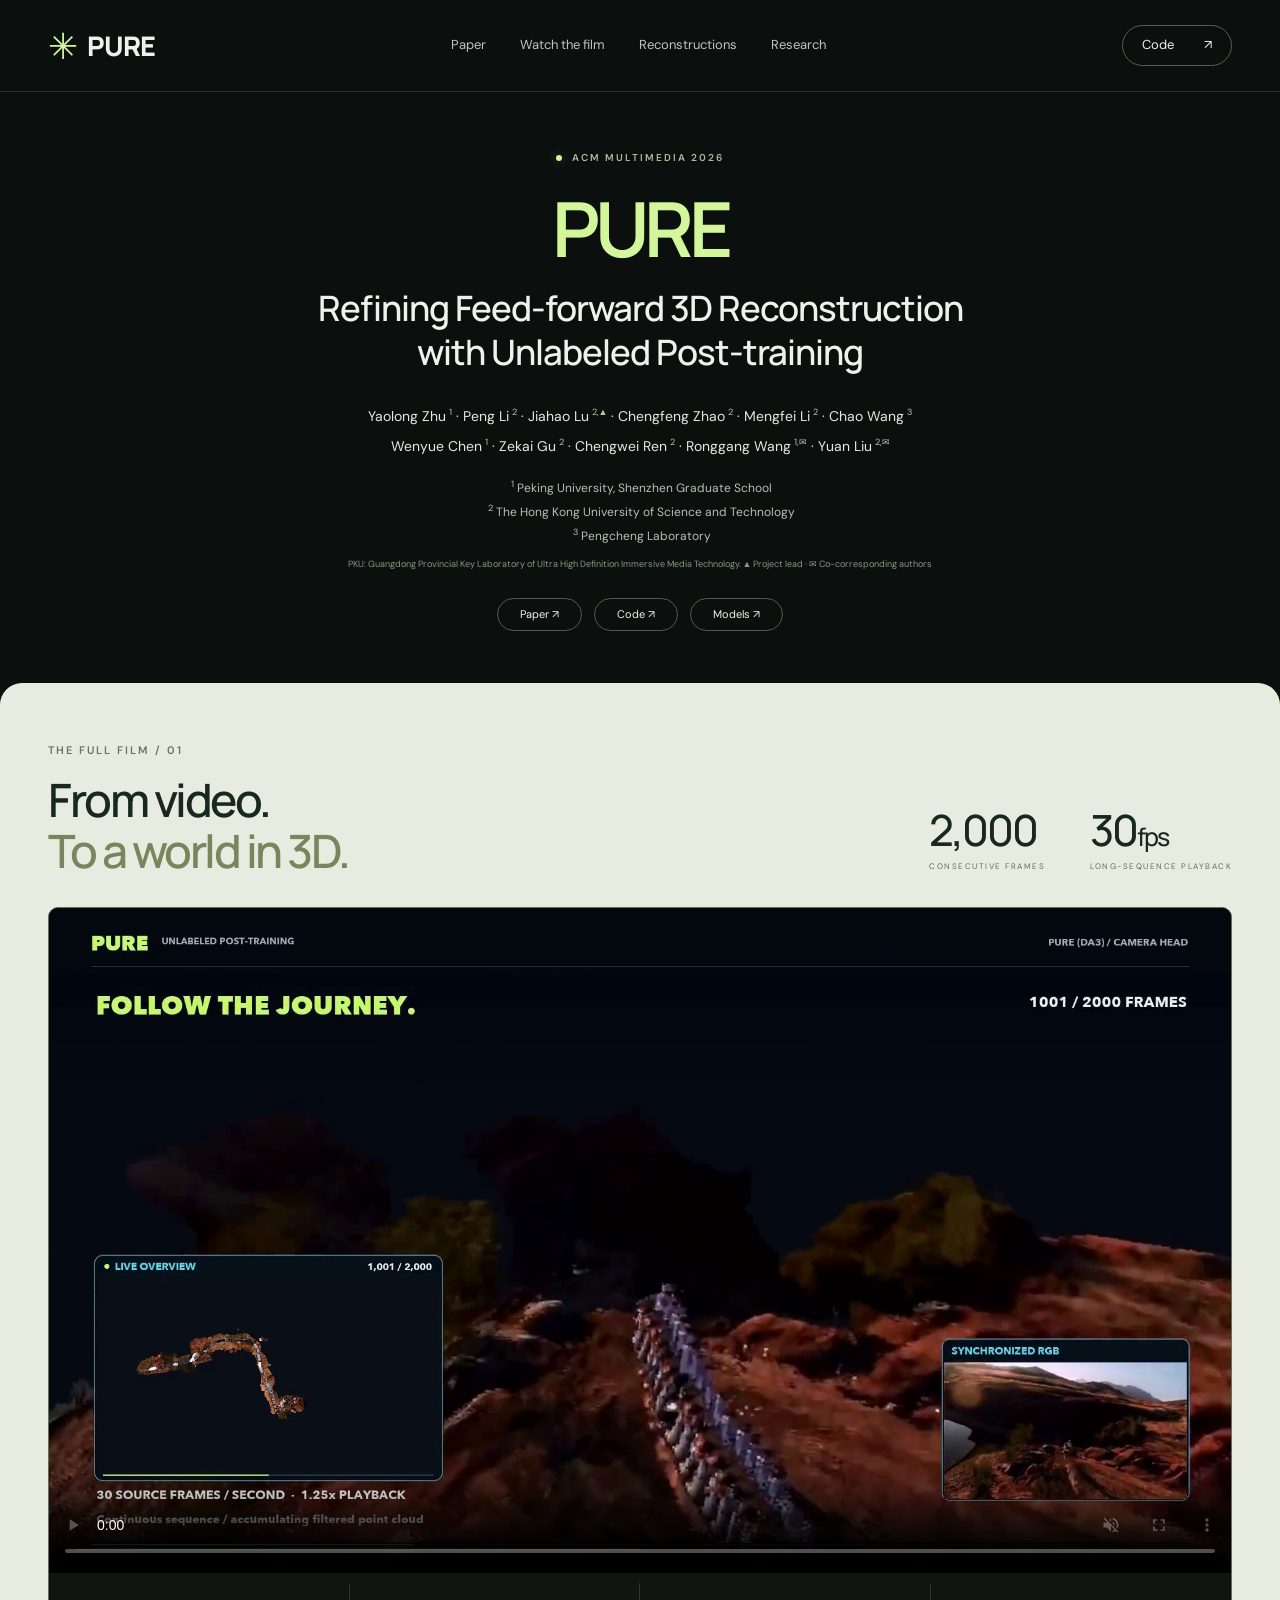
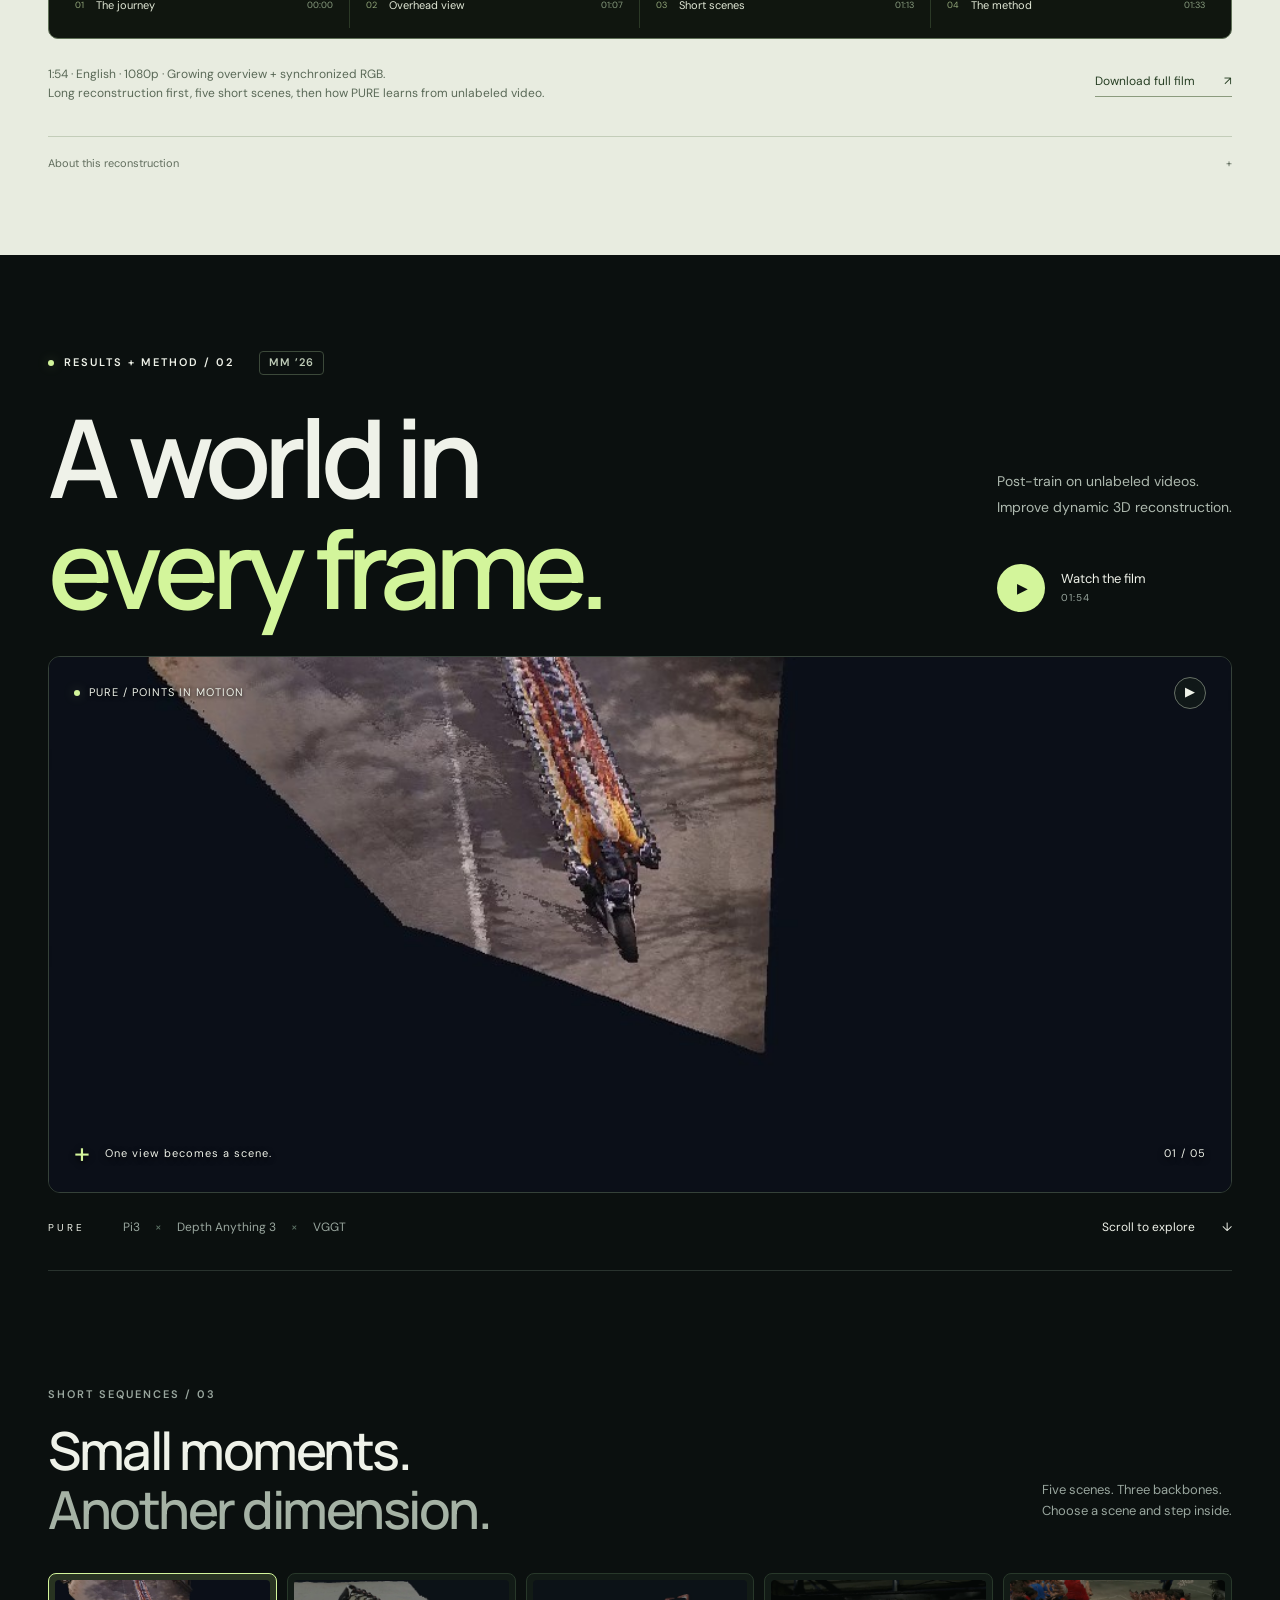
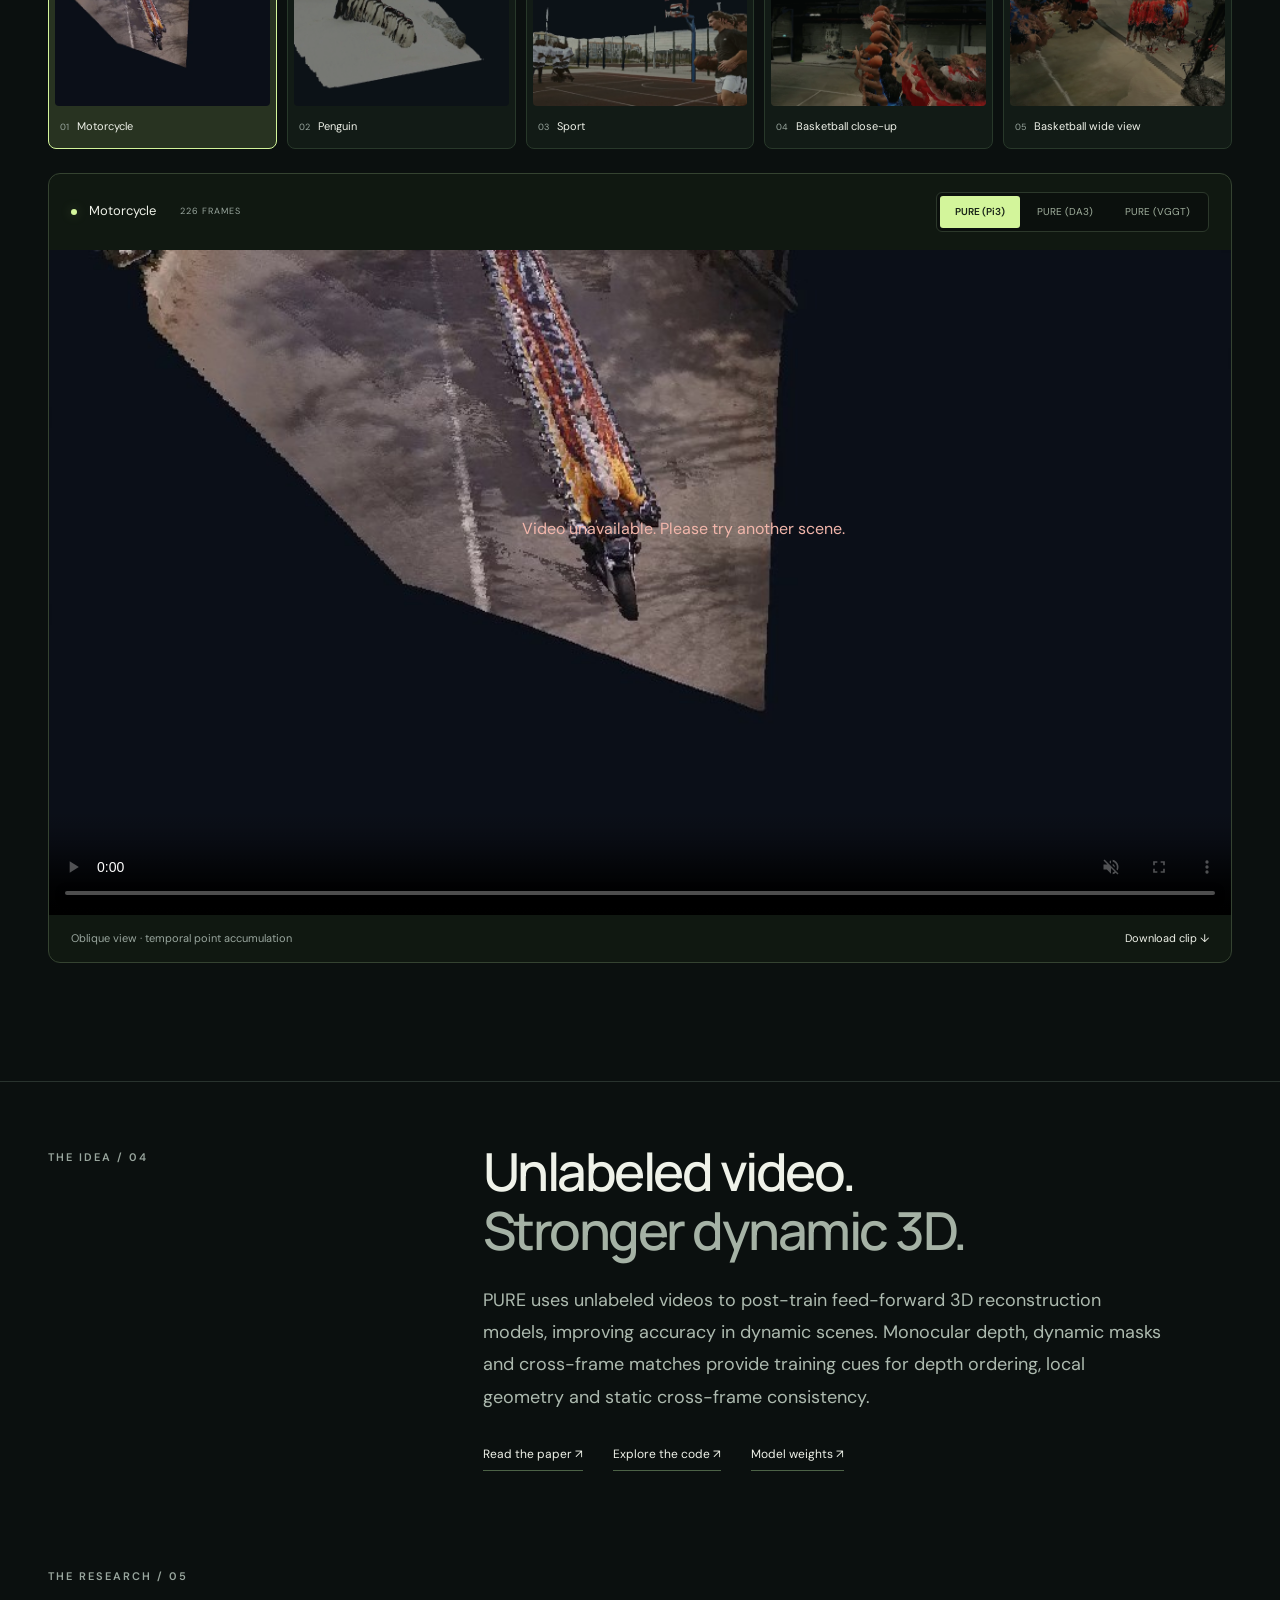
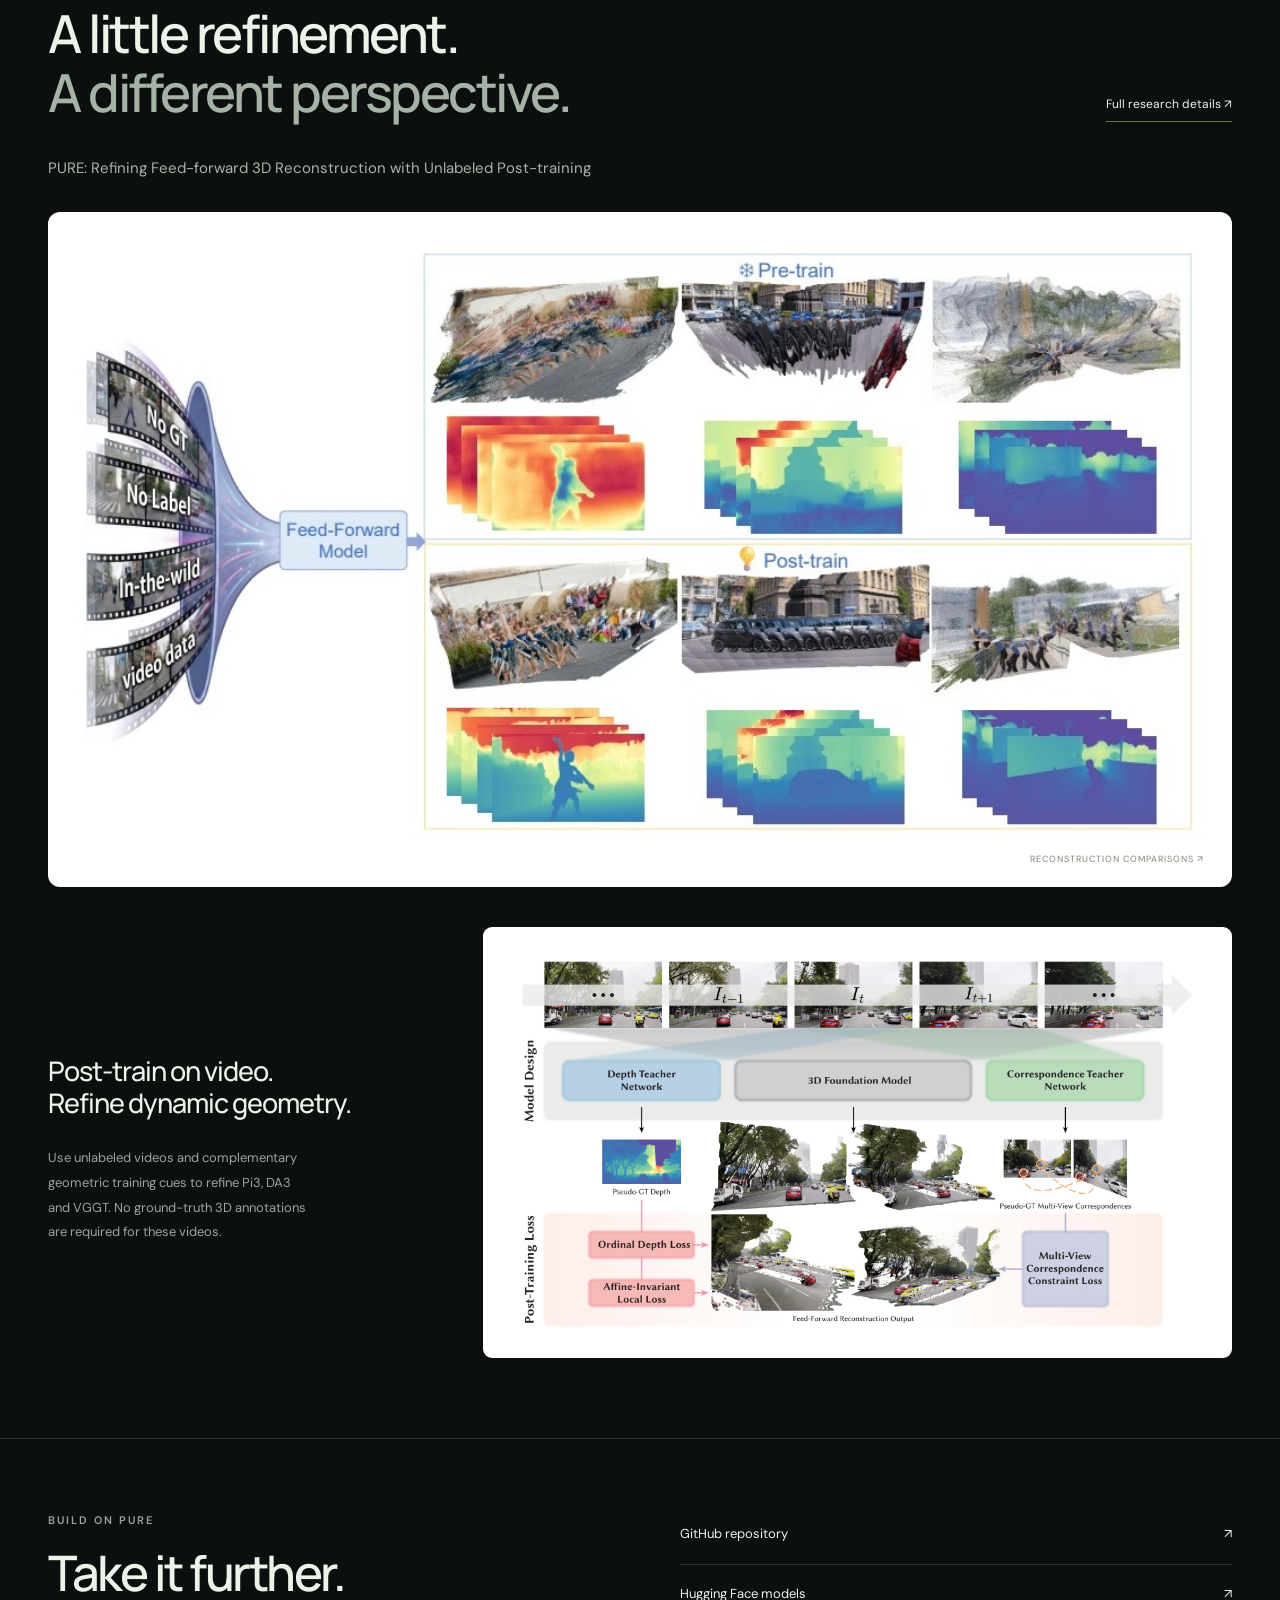
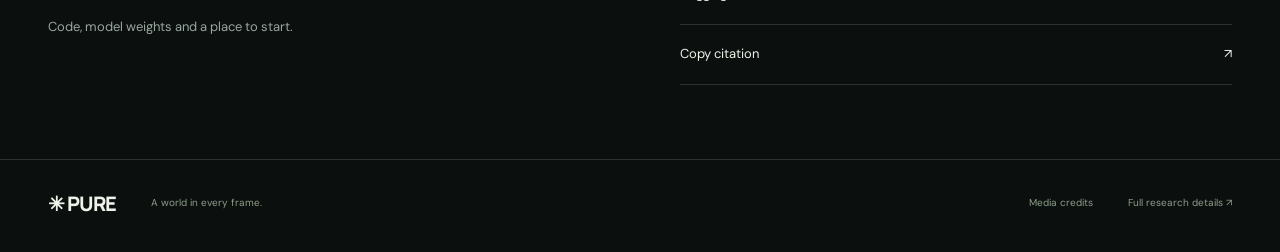
==== commit 9cf8546c: "Publish selected film with synchronized growing overview" ====
--- a/index.html
+++ b/index.html
@@ -1,10 +1,10 @@
 <!doctype html>
-<html lang="en"><head><meta charset="utf-8"><meta name="viewport" content="width=device-width,initial-scale=1"><link rel="canonical" href="https://funnyguy525.github.io/PURE-Page/"><meta property="og:title" content="PURE — Unlabeled post-training for dynamic 3D reconstruction"><meta property="og:description" content="A complete 2,000-frame reconstruction at 30 fps, five short scenes, and the PURE method."><meta property="og:image" content="https://funnyguy525.github.io/PURE-Page/assets/pure-film-poster.jpg"><meta name="theme-color" content="#0b100f"><meta name="description" content="PURE: Refining Feed-forward 3D Reconstruction with Unlabeled Post-training. Explore video-to-3D reconstructions across Pi3, DA3 and VGGT."><title>PURE: Refining Feed-forward 3D Reconstruction with Unlabeled Post-training</title><link rel="icon" href="assets/favicon.svg"><link rel="stylesheet" href="style.css?v=20261018-film-v6"></head>
+<html lang="en"><head><meta charset="utf-8"><meta name="viewport" content="width=device-width,initial-scale=1"><link rel="canonical" href="https://funnyguy525.github.io/PURE-Page/"><meta property="og:title" content="PURE — Unlabeled post-training for dynamic 3D reconstruction"><meta property="og:description" content="A complete 2,000-frame reconstruction at 30 fps, five short scenes, and the PURE method."><meta property="og:image" content="https://funnyguy525.github.io/PURE-Page/assets/pure-film-poster.jpg?v=20261019-live-overview"><meta name="theme-color" content="#0b100f"><meta name="description" content="PURE: Refining Feed-forward 3D Reconstruction with Unlabeled Post-training. Explore video-to-3D reconstructions across Pi3, DA3 and VGGT."><title>PURE: Refining Feed-forward 3D Reconstruction with Unlabeled Post-training</title><link rel="icon" href="assets/favicon.svg"><link rel="stylesheet" href="style.css?v=20261019-live-overview-v7"></head>
 <body>
 <header class="nav"><a class="wordmark" href="#paper" aria-label="PURE home"><span class="brand-mark" aria-hidden="true">✳</span> PURE</a><nav aria-label="Main navigation"><a href="#paper">Paper</a><a href="#long"><span class="nav-wide">Watch the film</span><span class="nav-short">Film</span></a><a href="#explore"><span class="nav-wide">Reconstructions</span><span class="nav-short">Demos</span></a><a href="#method">Research</a></nav><a class="nav-code" href="https://github.com/IGL-HKUST/PURE" target="_blank" rel="noopener">Code <span>↗</span></a></header>
 <main>
 <section class="paper-header wrap" id="paper"><div class="eyebrow paper-eyebrow"><span class="status-dot"></span> ACM MULTIMEDIA 2026</div><h1><span class="paper-acronym">PURE</span><span class="paper-title">Refining Feed-forward 3D Reconstruction <br>with Unlabeled Post-training</span></h1><div class="authors"><p>Yaolong Zhu<sup>1</sup> · Peng Li<sup>2</sup> · Jiahao Lu<sup>2,▲</sup> · Chengfeng Zhao<sup>2</sup> · Mengfei Li<sup>2</sup> · Chao Wang<sup>3</sup><br>Wenyue Chen<sup>1</sup> · Zekai Gu<sup>2</sup> · Chengwei Ren<sup>2</sup> · Ronggang Wang<sup>1,✉</sup> · Yuan Liu<sup>2,✉</sup></p><div class="institutions"><span><sup>1</sup> Peking University, Shenzhen Graduate School</span><span><sup>2</sup> The Hong Kong University of Science and Technology</span><span><sup>3</sup> Pengcheng Laboratory</span></div><small>PKU: Guangdong Provincial Key Laboratory of Ultra High Definition Immersive Media Technology. ▲ Project lead · ✉ Co-corresponding authors</small></div><div class="resource-links paper-links"><a href="https://arxiv.org/abs/2610.14698" target="_blank" rel="noopener">Paper ↗</a><a href="https://github.com/IGL-HKUST/PURE" target="_blank" rel="noopener">Code ↗</a><a href="https://huggingface.co/cyun9286/PURE" target="_blank" rel="noopener">Models ↗</a></div></section>
-<section class="long-section" id="long"><div class="wrap"><div class="long-heading"><div><div class="section-kicker">THE FULL FILM / 01</div><h2>From video.<br><em>To a world in 3D.</em></h2></div><div class="long-numbers"><div><strong>2,000</strong><span>CONSECUTIVE FRAMES</span></div><div><strong>30<span>fps</span></strong><span>LONG-SEQUENCE PLAYBACK</span></div></div></div><div class="long-player"><div class="long-media media-with-rgb"><video id="long-video" controls muted loop playsinline preload="metadata" poster="assets/pure-film-poster.jpg" src="assets/pure-film.mp4" aria-label="PURE full film: 2000-frame reconstruction at 30 fps, five short scenes and method explanation"></video></div><div class="long-chapters"><button data-seek="0"><span>01</span> The journey <small>00:00</small></button><button data-seek="66.666667"><span>02</span> Overhead view <small>01:07</small></button><button data-seek="72.666667"><span>03</span> Short scenes <small>01:13</small></button><button data-seek="92.666667"><span>04</span> The method <small>01:33</small></button></div></div><div class="long-caption"><p>1:54 · English · 1080p · RGB insets included.<br>Long reconstruction first, five short scenes, then how PURE learns from unlabeled video.</p><a href="assets/pure-film.mp4" download>Download full film <span>↗</span></a></div><details class="result-note"><summary>About this reconstruction <span>+</span></summary><p>The long reconstruction uses PURE (DA3) Camera Head with 128-frame clips and 1-frame overlap. All 2,000 source frames appear once, in order, at 30 frames per second (about 1.25× the source speed). Only the viewing camera is smoothed; the reconstructed geometry is unchanged. The final reveal renders the complete filtered cloud without point subsampling. This is an offline temporal accumulation, not a live causal reconstruction. Some seams and moving-rider ghosting remain (7 of 15 seams meet the recorded geometry thresholds).</p></details></div></section>
+<section class="long-section" id="long"><div class="wrap"><div class="long-heading"><div><div class="section-kicker">THE FULL FILM / 01</div><h2>From video.<br><em>To a world in 3D.</em></h2></div><div class="long-numbers"><div><strong>2,000</strong><span>CONSECUTIVE FRAMES</span></div><div><strong>30<span>fps</span></strong><span>LONG-SEQUENCE PLAYBACK</span></div></div></div><div class="long-player"><div class="long-media media-with-rgb"><video id="long-video" controls muted loop playsinline preload="metadata" poster="assets/pure-film-poster.jpg?v=20261019-live-overview" src="assets/pure-film.mp4?v=20261019-live-overview" aria-label="PURE full film: 2000-frame reconstruction at 30 fps, five short scenes and method explanation"></video></div><div class="long-chapters"><button data-seek="0"><span>01</span> The journey <small>00:00</small></button><button data-seek="66.666667"><span>02</span> Overhead view <small>01:07</small></button><button data-seek="72.666667"><span>03</span> Short scenes <small>01:13</small></button><button data-seek="92.666667"><span>04</span> The method <small>01:33</small></button></div></div><div class="long-caption"><p>1:54 · English · 1080p · Growing overview + synchronized RGB.<br>Long reconstruction first, five short scenes, then how PURE learns from unlabeled video.</p><a href="assets/pure-film.mp4?v=20261019-live-overview" download>Download full film <span>↗</span></a></div><details class="result-note"><summary>About this reconstruction <span>+</span></summary><p>The long reconstruction uses PURE (DA3) Camera Head with 128-frame clips and 1-frame overlap. All 2,000 source frames appear once, in order, at 30 frames per second (about 1.25× the source speed). Only the viewing camera is smoothed; the reconstructed geometry is unchanged. The lower-left overhead map grows in sync with each frame, then expands into the complete filtered cloud without point subsampling. This is an offline temporal accumulation, not a live causal reconstruction. Some seams and moving-rider ghosting remain (7 of 15 seams meet the recorded geometry thresholds).</p></details></div></section>
 <section class="hero" id="film"><div class="hero-copy"><div class="eyebrow"><span class="status-dot"></span> RESULTS + METHOD / 02 <span class="edition">MM ’26</span></div><h2 class="hero-title">A world in<br><em>every frame.</em></h2><div class="hero-bottom"><p>Post-train on unlabeled videos.<br>Improve dynamic 3D reconstruction.</p><button class="watch-button" id="watch-film"><span class="play-icon">▶</span><span>Watch the film <small>01:54</small></span></button></div></div>
 <div class="hero-stage"><video id="hero-video" muted playsinline loop preload="metadata" poster="assets/motorcycle-pi3.jpg" src="assets/motorcycle-pi3.mp4" aria-label="PURE motorcycle point cloud reconstruction"></video><aside class="rgb-inset" id="hero-rgb-inset" aria-label="Synchronized RGB input"><div class="rgb-label"><span class="rgb-dot"></span>RGB INPUT</div><video class="rgb-video" id="hero-rgb" src="assets/motorcycle-rgb.mp4" poster="assets/motorcycle-rgb.jpg" muted playsinline preload="metadata" aria-label="Original RGB input synchronized to reconstruction"></video></aside><div class="stage-top"><span><span class="status-dot"></span> PURE / POINTS IN MOTION</span><button id="hero-pause" class="glass-button" aria-label="Pause background video">Ⅱ</button></div><div class="stage-bottom"><span class="little-cross">+</span><span>One view becomes a scene.</span><span class="mono">01 / 05</span></div></div>
 <div class="hero-foot"><span>PURE</span><p>Pi3 <i>×</i> Depth Anything 3 <i>×</i> VGGT</p><a href="#explore">Scroll to explore <span>↓</span></a></div></section>
@@ -25,6 +25,6 @@
 <section class="cite wrap"><div><div class="section-kicker">BUILD ON PURE</div><h2>Take it further.</h2><p>Code, model weights and a place to start.</p></div><div class="cta-links"><a href="https://github.com/IGL-HKUST/PURE" target="_blank" rel="noopener">GitHub repository <span>↗</span></a><a href="https://huggingface.co/cyun9286/PURE" target="_blank" rel="noopener">Hugging Face models <span>↗</span></a><button id="copy-citation">Copy citation <span>↗</span></button></div></section>
 <footer class="wrap"><a class="wordmark" href="#paper">✳ PURE</a><span>A world in every frame.</span><details><summary>Media credits</summary><p>Motorcycle, penguin and sport inputs: <a href="https://github.com/Self-Evo/SelfEvo/tree/main/examples" target="_blank" rel="noopener">SelfEvo examples</a>. The two additional basketball clips and ride: user-provided videos. Reconstructions generated with PURE; source footage belongs to its respective creators.</p><a href="assets/media-provenance.json">Media provenance</a></details><a href="paper.html">Full research details ↗</a></footer>
 </main>
-<dialog id="film-dialog" aria-labelledby="film-title"><div class="dialog-top"><span id="film-title">PURE / RESULTS &amp; THE METHOD</span><button data-close aria-label="Close film">×</button></div><div class="demo-media media-with-rgb"><video id="demo-video" controls muted playsinline preload="none" poster="assets/pure-film-poster.jpg" src="assets/pure-film.mp4"></video></div><div class="long-chapters demo-chapters"><button data-demo-seek="0"><span>01</span> The journey <small>00:00</small></button><button data-demo-seek="66.666667"><span>02</span> Overhead view <small>01:07</small></button><button data-demo-seek="72.666667"><span>03</span> Short scenes <small>01:13</small></button><button data-demo-seek="92.666667"><span>04</span> The method <small>01:33</small></button></div><a href="assets/pure-film.mp4" download>Download full film ↓</a></dialog>
+<dialog id="film-dialog" aria-labelledby="film-title"><div class="dialog-top"><span id="film-title">PURE / RESULTS &amp; THE METHOD</span><button data-close aria-label="Close film">×</button></div><div class="demo-media media-with-rgb"><video id="demo-video" controls muted playsinline preload="none" poster="assets/pure-film-poster.jpg?v=20261019-live-overview" src="assets/pure-film.mp4?v=20261019-live-overview"></video></div><div class="long-chapters demo-chapters"><button data-demo-seek="0"><span>01</span> The journey <small>00:00</small></button><button data-demo-seek="66.666667"><span>02</span> Overhead view <small>01:07</small></button><button data-demo-seek="72.666667"><span>03</span> Short scenes <small>01:13</small></button><button data-demo-seek="92.666667"><span>04</span> The method <small>01:33</small></button></div><a href="assets/pure-film.mp4?v=20261019-live-overview" download>Download full film ↓</a></dialog>
 <dialog id="image-dialog" aria-label="Enlarged research figure"><button data-close aria-label="Close figure">×</button><img id="zoom-image" alt="Enlarged PURE research figure"></dialog>
-<div id="toast" role="status" aria-live="polite"></div><script src="app.js?v=20261018-film-v6"></script></body></html>
+<div id="toast" role="status" aria-live="polite"></div><script src="app.js?v=20261019-live-overview-v7"></script></body></html>
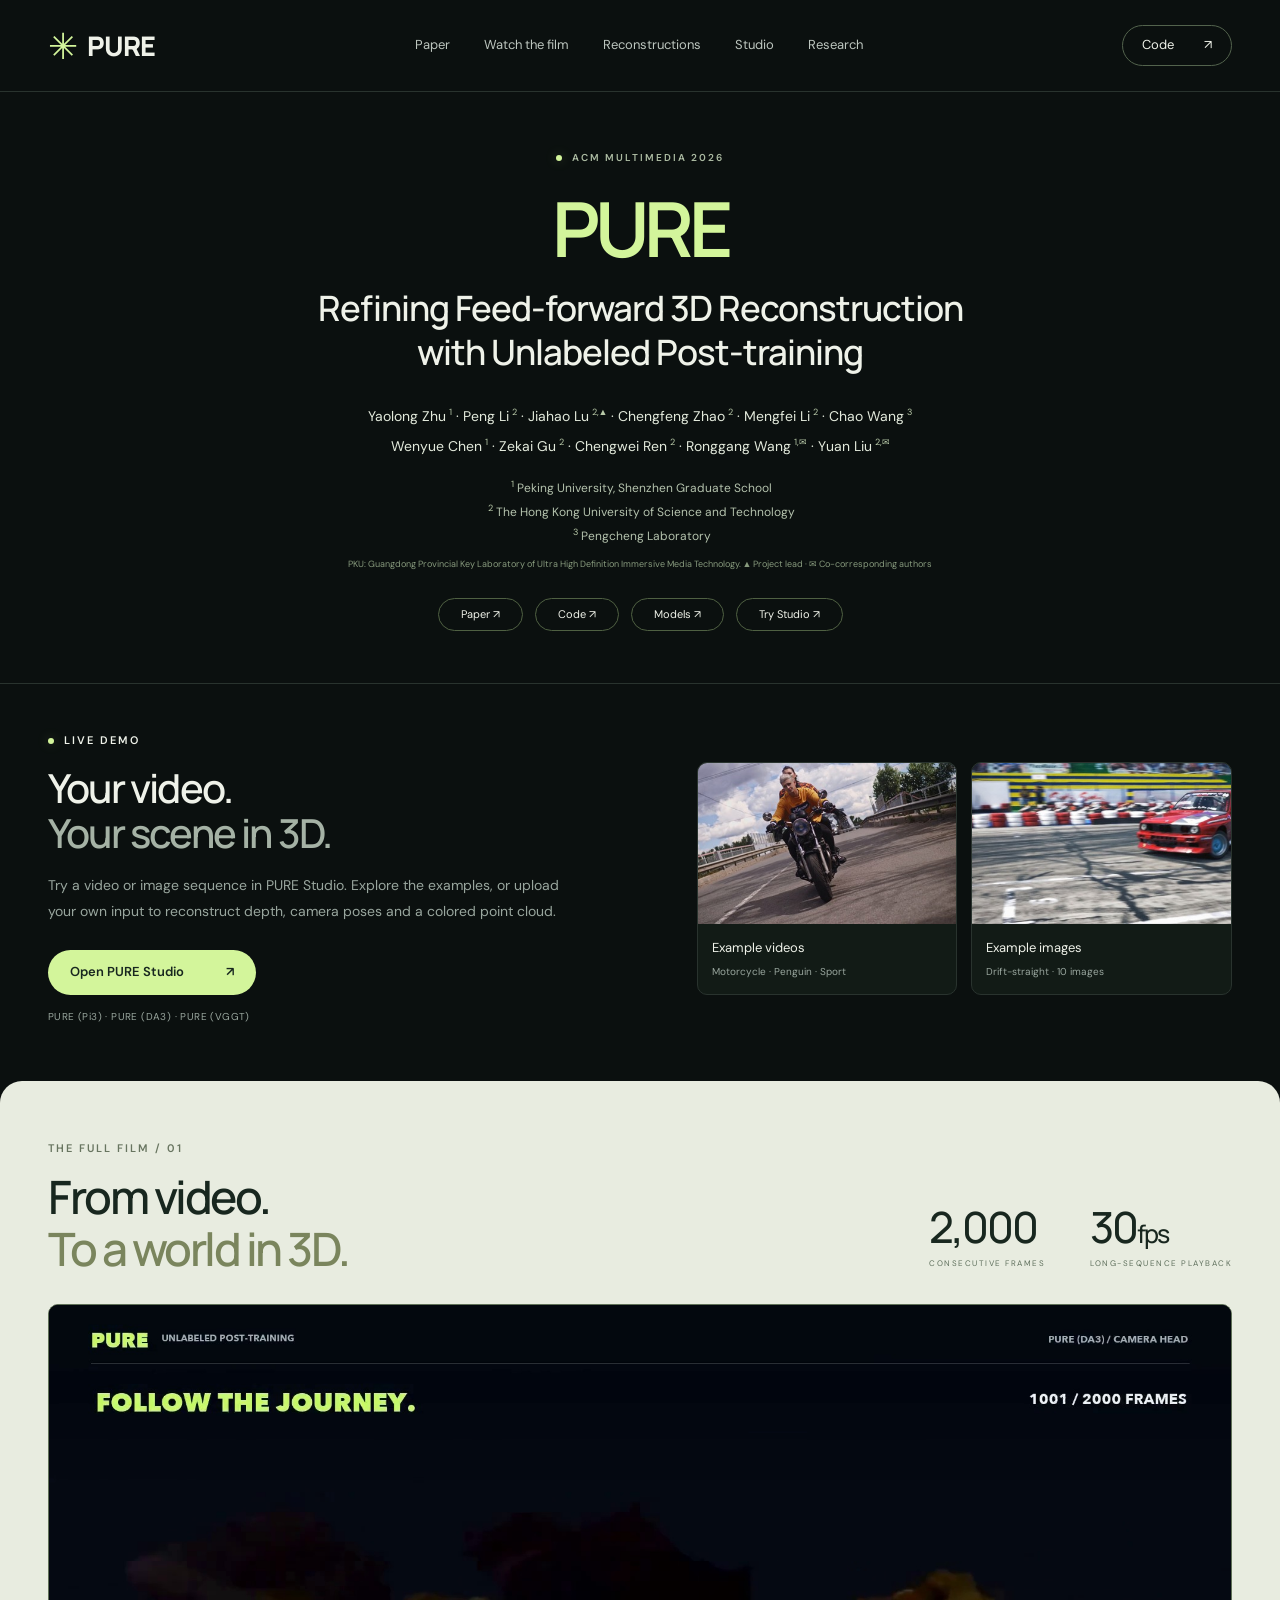
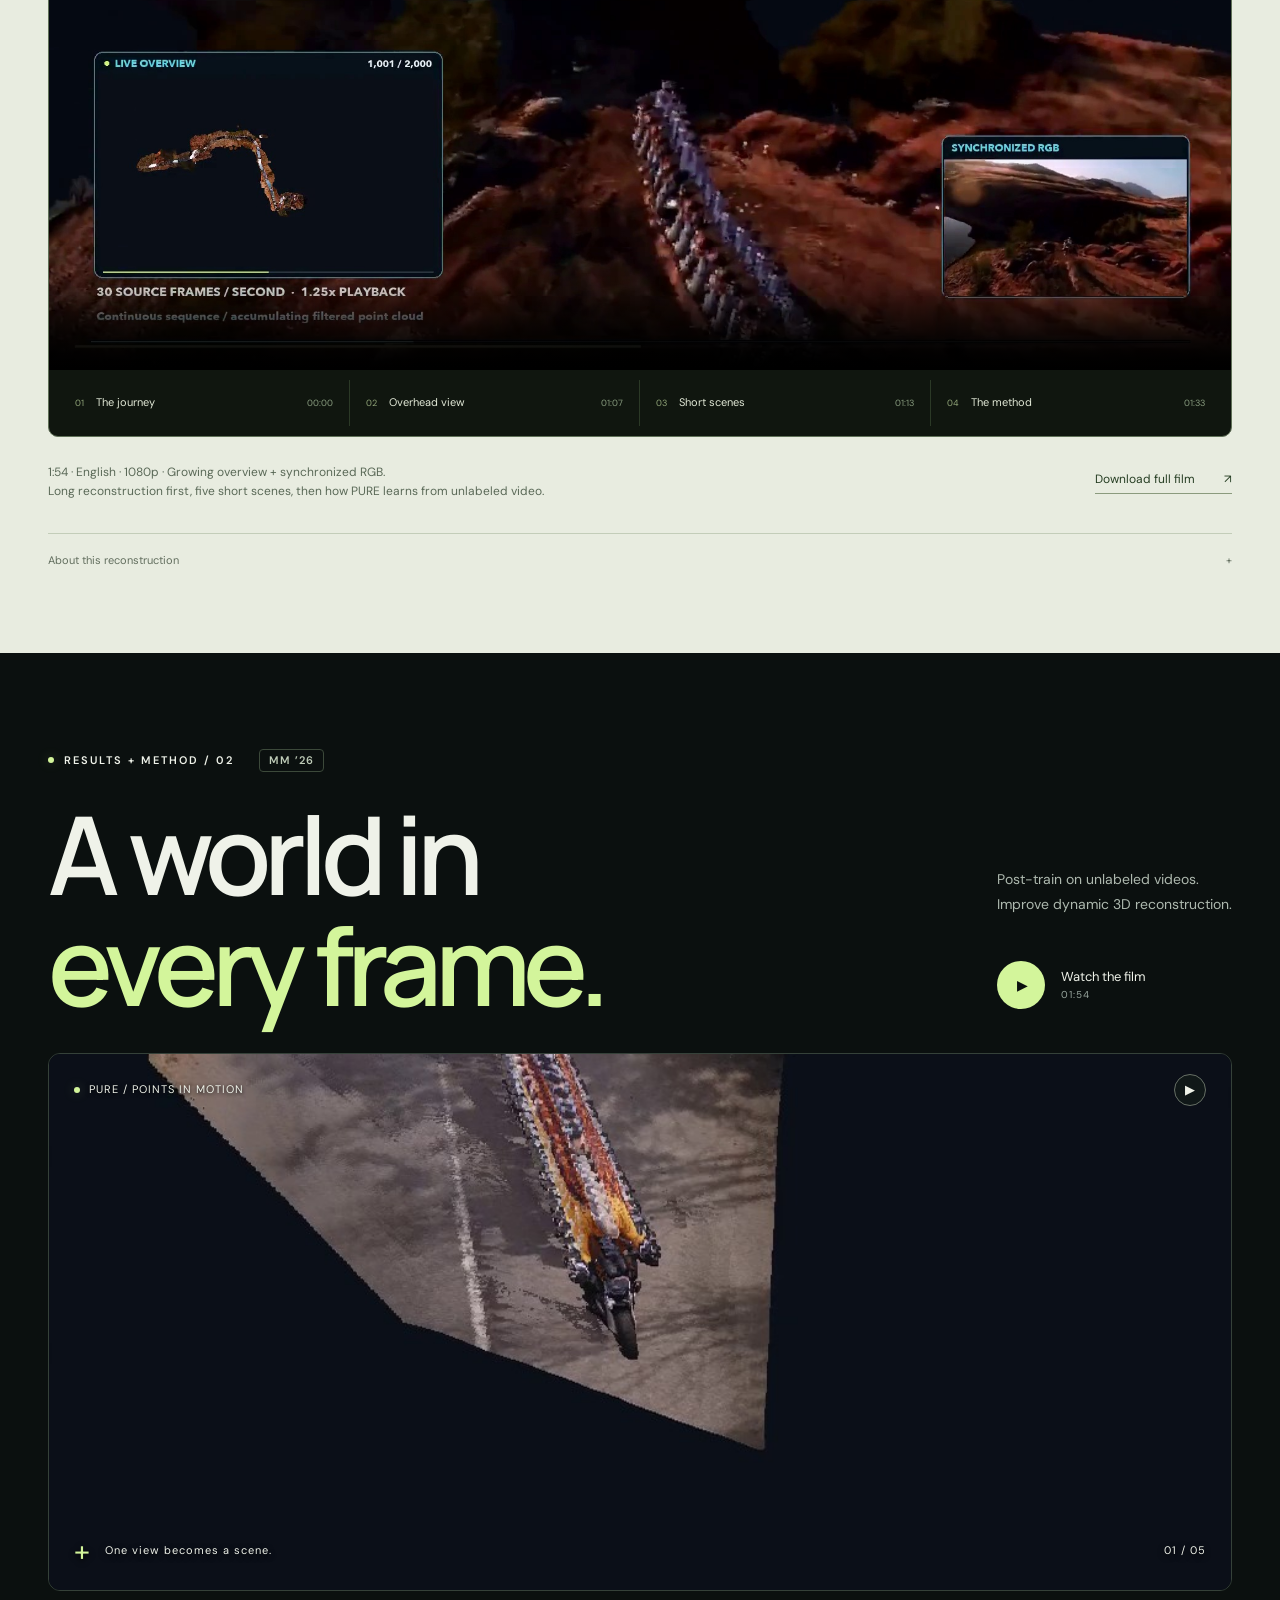
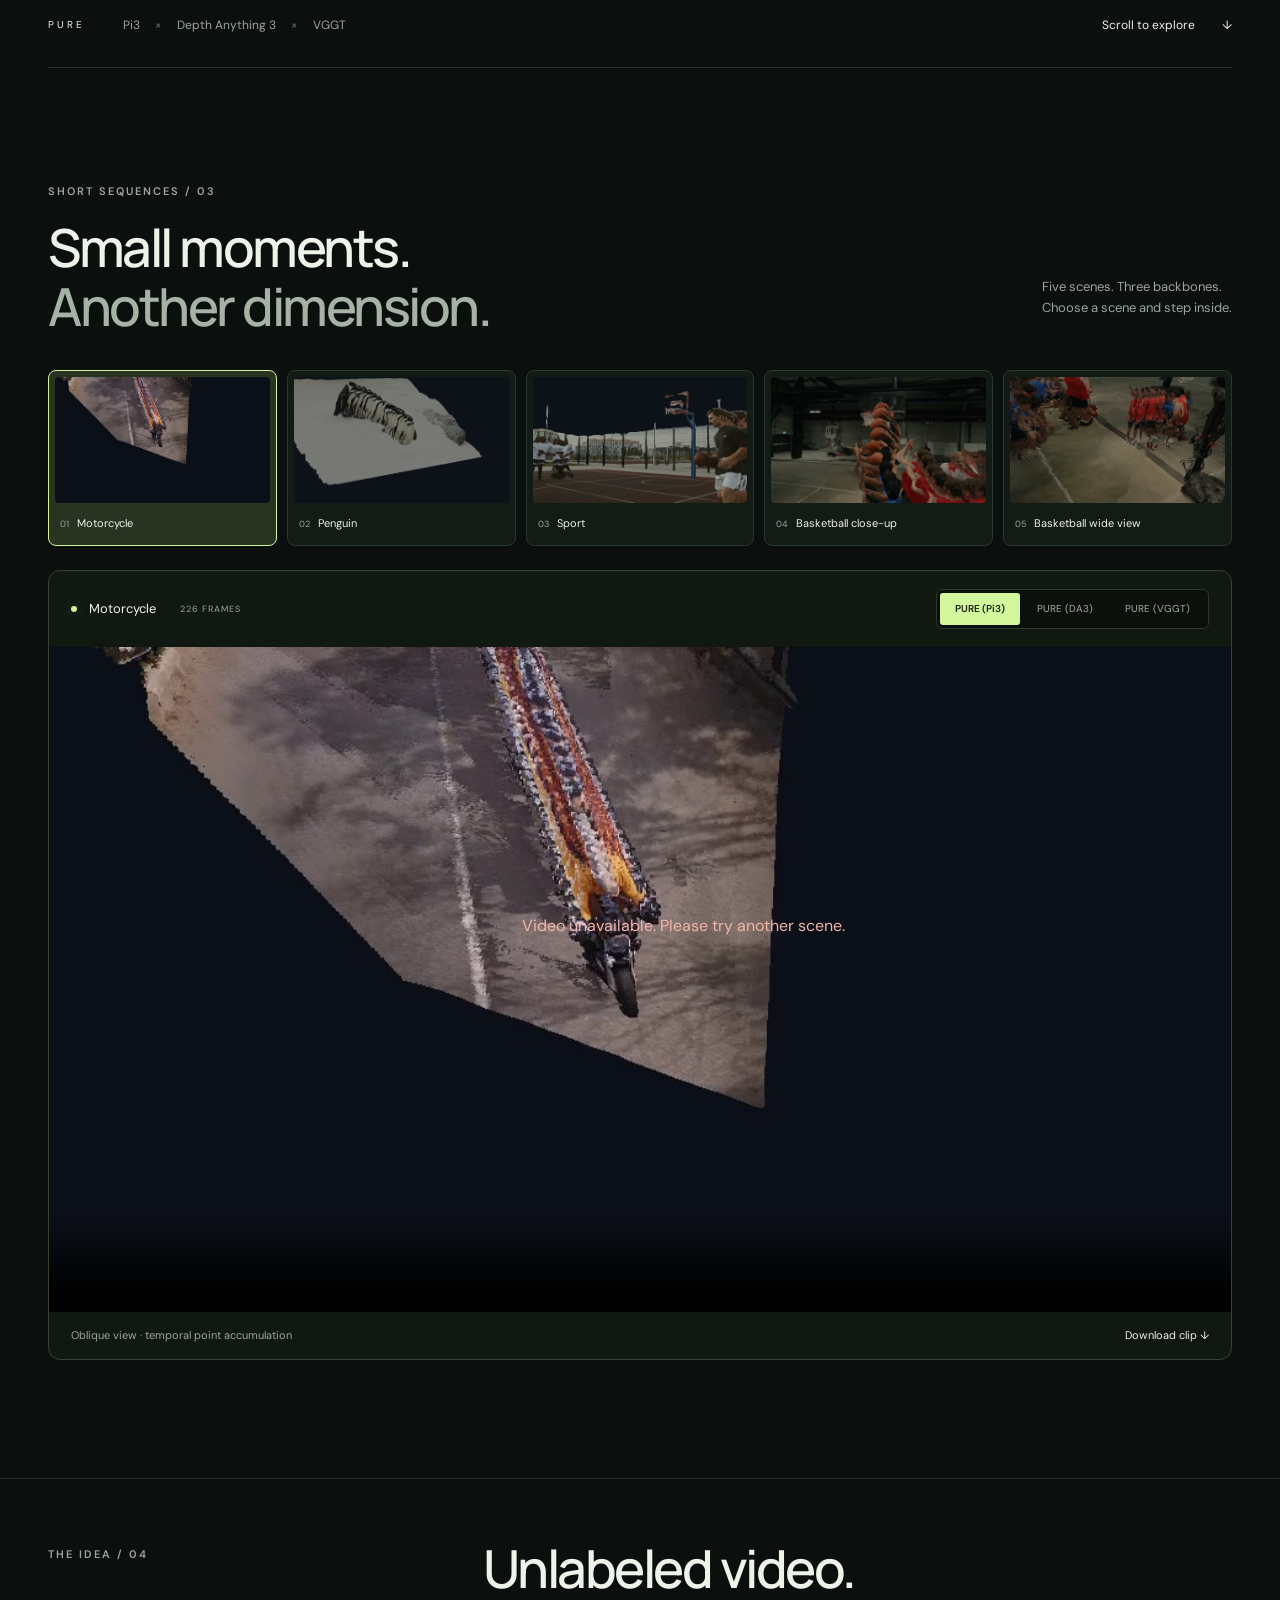
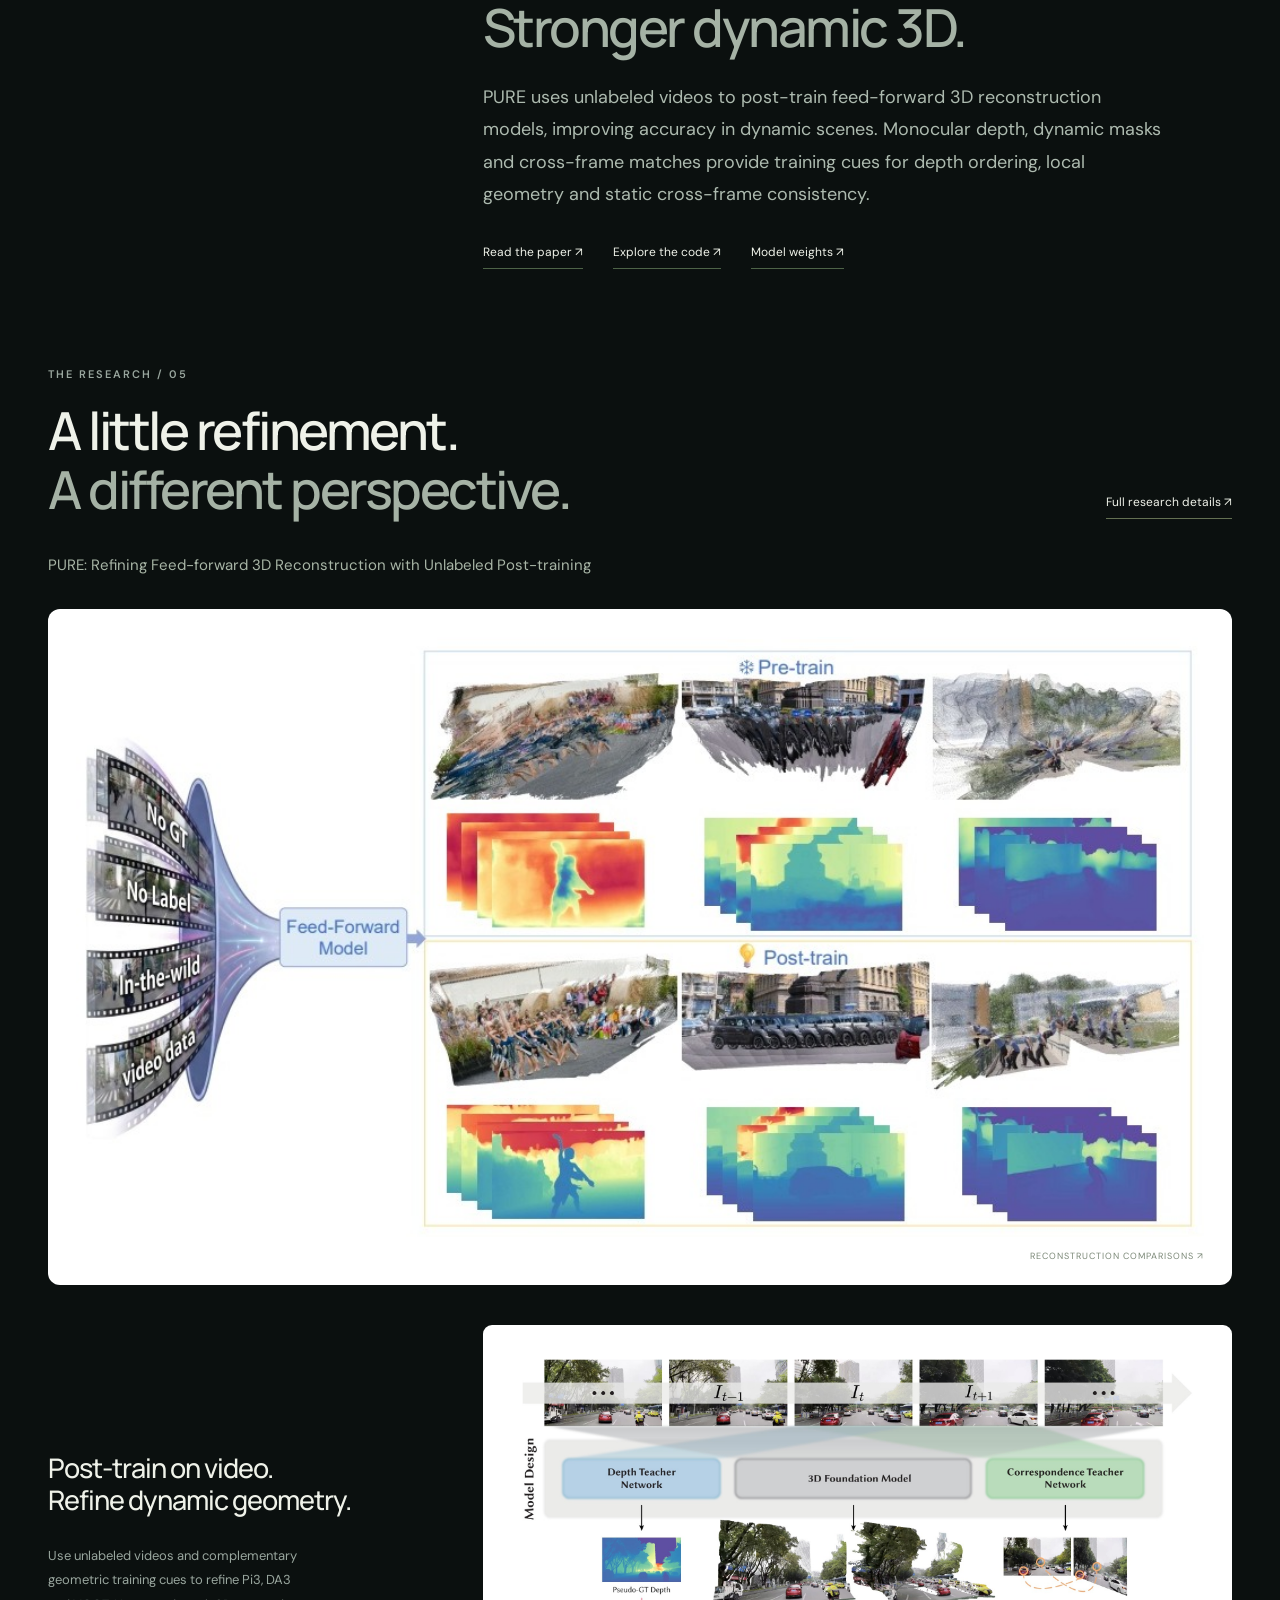
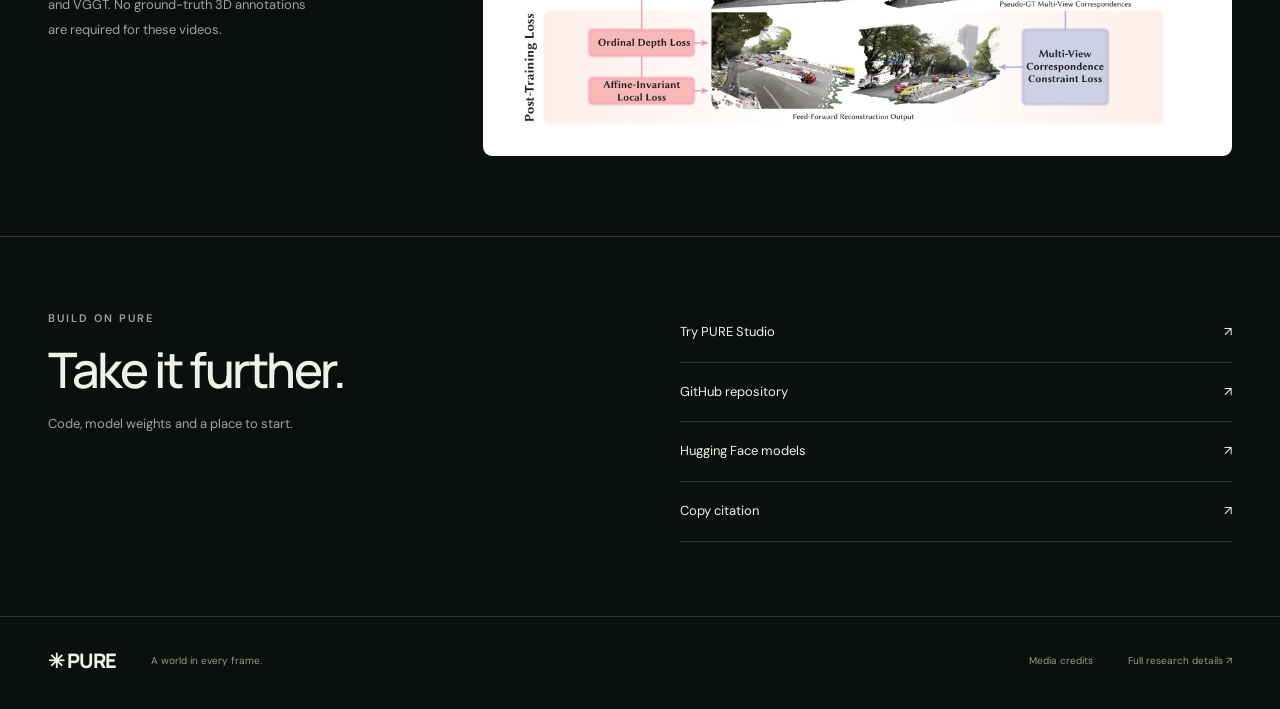
==== commit c42b916b: "Add live PURE Studio links and example input showcase" ====
--- a/index.html
+++ b/index.html
@@ -1,9 +1,13 @@
 <!doctype html>
-<html lang="en"><head><meta charset="utf-8"><meta name="viewport" content="width=device-width,initial-scale=1"><link rel="canonical" href="https://funnyguy525.github.io/PURE-Page/"><meta property="og:title" content="PURE — Unlabeled post-training for dynamic 3D reconstruction"><meta property="og:description" content="A complete 2,000-frame reconstruction at 30 fps, five short scenes, and the PURE method."><meta property="og:image" content="https://funnyguy525.github.io/PURE-Page/assets/pure-film-poster.jpg?v=20261019-live-overview"><meta name="theme-color" content="#0b100f"><meta name="description" content="PURE: Refining Feed-forward 3D Reconstruction with Unlabeled Post-training. Explore video-to-3D reconstructions across Pi3, DA3 and VGGT."><title>PURE: Refining Feed-forward 3D Reconstruction with Unlabeled Post-training</title><link rel="icon" href="assets/favicon.svg"><link rel="stylesheet" href="style.css?v=20261019-live-overview-v7"></head>
+<html lang="en"><head><meta charset="utf-8"><meta name="viewport" content="width=device-width,initial-scale=1"><link rel="canonical" href="https://funnyguy525.github.io/PURE-Page/"><meta property="og:title" content="PURE — Unlabeled post-training for dynamic 3D reconstruction"><meta property="og:description" content="A complete 2,000-frame reconstruction at 30 fps, five short scenes, and the PURE method."><meta property="og:image" content="https://funnyguy525.github.io/PURE-Page/assets/pure-film-poster.jpg?v=20261019-live-overview"><meta name="theme-color" content="#0b100f"><meta name="description" content="PURE: Refining Feed-forward 3D Reconstruction with Unlabeled Post-training. Explore video-to-3D reconstructions across Pi3, DA3 and VGGT."><title>PURE: Refining Feed-forward 3D Reconstruction with Unlabeled Post-training</title><link rel="icon" href="assets/favicon.svg"><link rel="stylesheet" href="style.css?v=20261019-studio-v1"></head>
 <body>
-<header class="nav"><a class="wordmark" href="#paper" aria-label="PURE home"><span class="brand-mark" aria-hidden="true">✳</span> PURE</a><nav aria-label="Main navigation"><a href="#paper">Paper</a><a href="#long"><span class="nav-wide">Watch the film</span><span class="nav-short">Film</span></a><a href="#explore"><span class="nav-wide">Reconstructions</span><span class="nav-short">Demos</span></a><a href="#method">Research</a></nav><a class="nav-code" href="https://github.com/IGL-HKUST/PURE" target="_blank" rel="noopener">Code <span>↗</span></a></header>
+<header class="nav"><a class="wordmark" href="#paper" aria-label="PURE home"><span class="brand-mark" aria-hidden="true">✳</span> PURE</a><nav aria-label="Main navigation"><a href="#paper">Paper</a><a href="#long"><span class="nav-wide">Watch the film</span><span class="nav-short">Film</span></a><a href="#explore"><span class="nav-wide">Reconstructions</span><span class="nav-short">Demos</span></a><a href="#studio">Studio</a><a href="#method">Research</a></nav><a class="nav-code" href="https://github.com/IGL-HKUST/PURE" target="_blank" rel="noopener">Code <span>↗</span></a></header>
 <main>
-<section class="paper-header wrap" id="paper"><div class="eyebrow paper-eyebrow"><span class="status-dot"></span> ACM MULTIMEDIA 2026</div><h1><span class="paper-acronym">PURE</span><span class="paper-title">Refining Feed-forward 3D Reconstruction <br>with Unlabeled Post-training</span></h1><div class="authors"><p>Yaolong Zhu<sup>1</sup> · Peng Li<sup>2</sup> · Jiahao Lu<sup>2,▲</sup> · Chengfeng Zhao<sup>2</sup> · Mengfei Li<sup>2</sup> · Chao Wang<sup>3</sup><br>Wenyue Chen<sup>1</sup> · Zekai Gu<sup>2</sup> · Chengwei Ren<sup>2</sup> · Ronggang Wang<sup>1,✉</sup> · Yuan Liu<sup>2,✉</sup></p><div class="institutions"><span><sup>1</sup> Peking University, Shenzhen Graduate School</span><span><sup>2</sup> The Hong Kong University of Science and Technology</span><span><sup>3</sup> Pengcheng Laboratory</span></div><small>PKU: Guangdong Provincial Key Laboratory of Ultra High Definition Immersive Media Technology. ▲ Project lead · ✉ Co-corresponding authors</small></div><div class="resource-links paper-links"><a href="https://arxiv.org/abs/2610.14698" target="_blank" rel="noopener">Paper ↗</a><a href="https://github.com/IGL-HKUST/PURE" target="_blank" rel="noopener">Code ↗</a><a href="https://huggingface.co/cyun9286/PURE" target="_blank" rel="noopener">Models ↗</a></div></section>
+<section class="paper-header wrap" id="paper"><div class="eyebrow paper-eyebrow"><span class="status-dot"></span> ACM MULTIMEDIA 2026</div><h1><span class="paper-acronym">PURE</span><span class="paper-title">Refining Feed-forward 3D Reconstruction <br>with Unlabeled Post-training</span></h1><div class="authors"><p>Yaolong Zhu<sup>1</sup> · Peng Li<sup>2</sup> · Jiahao Lu<sup>2,▲</sup> · Chengfeng Zhao<sup>2</sup> · Mengfei Li<sup>2</sup> · Chao Wang<sup>3</sup><br>Wenyue Chen<sup>1</sup> · Zekai Gu<sup>2</sup> · Chengwei Ren<sup>2</sup> · Ronggang Wang<sup>1,✉</sup> · Yuan Liu<sup>2,✉</sup></p><div class="institutions"><span><sup>1</sup> Peking University, Shenzhen Graduate School</span><span><sup>2</sup> The Hong Kong University of Science and Technology</span><span><sup>3</sup> Pengcheng Laboratory</span></div><small>PKU: Guangdong Provincial Key Laboratory of Ultra High Definition Immersive Media Technology. ▲ Project lead · ✉ Co-corresponding authors</small></div><div class="resource-links paper-links"><a href="https://arxiv.org/abs/2610.14698" target="_blank" rel="noopener">Paper ↗</a><a href="https://github.com/IGL-HKUST/PURE" target="_blank" rel="noopener">Code ↗</a><a href="https://huggingface.co/cyun9286/PURE" target="_blank" rel="noopener">Models ↗</a><a href="https://huggingface.co/spaces/cyun9286/PURE-Studio" target="_blank" rel="noopener">Try Studio ↗</a></div></section>
+<section class="studio-banner wrap" id="studio" aria-labelledby="studio-title">
+<div class="studio-copy"><div class="eyebrow"><span class="status-dot"></span> LIVE DEMO</div><h2 id="studio-title">Your video.<br><span>Your scene in 3D.</span></h2><p>Try a video or image sequence in PURE Studio. Explore the examples, or upload your own input to reconstruct depth, camera poses and a colored point cloud.</p><a class="studio-launch" href="https://huggingface.co/spaces/cyun9286/PURE-Studio" target="_blank" rel="noopener">Open PURE Studio <span aria-hidden="true">↗</span></a><small>PURE (Pi3) · PURE (DA3) · PURE (VGGT)</small></div>
+<div class="studio-samples"><a href="https://huggingface.co/spaces/cyun9286/PURE-Studio" target="_blank" rel="noopener"><img src="assets/motorcycle-rgb.jpg" alt="Motorcycle video example available in PURE Studio" loading="lazy"><span>Example videos <small>Motorcycle · Penguin · Sport</small></span></a><a href="https://huggingface.co/spaces/cyun9286/PURE-Studio" target="_blank" rel="noopener"><img src="assets/drift-straight-rgb.jpg" alt="Drift-straight image sequence available in PURE Studio" loading="lazy"><span>Example images <small>Drift-straight · 10 images</small></span></a></div>
+</section>
 <section class="long-section" id="long"><div class="wrap"><div class="long-heading"><div><div class="section-kicker">THE FULL FILM / 01</div><h2>From video.<br><em>To a world in 3D.</em></h2></div><div class="long-numbers"><div><strong>2,000</strong><span>CONSECUTIVE FRAMES</span></div><div><strong>30<span>fps</span></strong><span>LONG-SEQUENCE PLAYBACK</span></div></div></div><div class="long-player"><div class="long-media media-with-rgb"><video id="long-video" controls muted loop playsinline preload="metadata" poster="assets/pure-film-poster.jpg?v=20261019-live-overview" src="assets/pure-film.mp4?v=20261019-live-overview" aria-label="PURE full film: 2000-frame reconstruction at 30 fps, five short scenes and method explanation"></video></div><div class="long-chapters"><button data-seek="0"><span>01</span> The journey <small>00:00</small></button><button data-seek="66.666667"><span>02</span> Overhead view <small>01:07</small></button><button data-seek="72.666667"><span>03</span> Short scenes <small>01:13</small></button><button data-seek="92.666667"><span>04</span> The method <small>01:33</small></button></div></div><div class="long-caption"><p>1:54 · English · 1080p · Growing overview + synchronized RGB.<br>Long reconstruction first, five short scenes, then how PURE learns from unlabeled video.</p><a href="assets/pure-film.mp4?v=20261019-live-overview" download>Download full film <span>↗</span></a></div><details class="result-note"><summary>About this reconstruction <span>+</span></summary><p>The long reconstruction uses PURE (DA3) Camera Head with 128-frame clips and 1-frame overlap. All 2,000 source frames appear once, in order, at 30 frames per second (about 1.25× the source speed). Only the viewing camera is smoothed; the reconstructed geometry is unchanged. The lower-left overhead map grows in sync with each frame, then expands into the complete filtered cloud without point subsampling. This is an offline temporal accumulation, not a live causal reconstruction. Some seams and moving-rider ghosting remain (7 of 15 seams meet the recorded geometry thresholds).</p></details></div></section>
 <section class="hero" id="film"><div class="hero-copy"><div class="eyebrow"><span class="status-dot"></span> RESULTS + METHOD / 02 <span class="edition">MM ’26</span></div><h2 class="hero-title">A world in<br><em>every frame.</em></h2><div class="hero-bottom"><p>Post-train on unlabeled videos.<br>Improve dynamic 3D reconstruction.</p><button class="watch-button" id="watch-film"><span class="play-icon">▶</span><span>Watch the film <small>01:54</small></span></button></div></div>
 <div class="hero-stage"><video id="hero-video" muted playsinline loop preload="metadata" poster="assets/motorcycle-pi3.jpg" src="assets/motorcycle-pi3.mp4" aria-label="PURE motorcycle point cloud reconstruction"></video><aside class="rgb-inset" id="hero-rgb-inset" aria-label="Synchronized RGB input"><div class="rgb-label"><span class="rgb-dot"></span>RGB INPUT</div><video class="rgb-video" id="hero-rgb" src="assets/motorcycle-rgb.mp4" poster="assets/motorcycle-rgb.jpg" muted playsinline preload="metadata" aria-label="Original RGB input synchronized to reconstruction"></video></aside><div class="stage-top"><span><span class="status-dot"></span> PURE / POINTS IN MOTION</span><button id="hero-pause" class="glass-button" aria-label="Pause background video">Ⅱ</button></div><div class="stage-bottom"><span class="little-cross">+</span><span>One view becomes a scene.</span><span class="mono">01 / 05</span></div></div>
@@ -22,7 +26,7 @@
 <section class="method wrap" id="method"><div class="section-head"><div><div class="section-kicker">THE RESEARCH / 05</div><h2>A little refinement.<br><span>A different perspective.</span></h2></div><a class="text-link" href="paper.html">Full research details ↗</a></div><p class="method-title">PURE: Refining Feed-forward 3D Reconstruction with Unlabeled Post-training</p><div class="figure"><button data-zoom="assets/teaser.jpg" aria-label="Enlarge reconstruction comparison"><img src="assets/teaser.jpg" alt="PURE before and after post-training reconstruction comparisons" loading="lazy"><span>RECONSTRUCTION COMPARISONS ↗</span></button></div><div class="pipeline-row"><div><h3>Post-train on video.<br>Refine dynamic geometry.</h3><p>Use unlabeled videos and complementary geometric training cues to refine Pi3, DA3 and VGGT. No ground-truth 3D annotations are required for these videos.</p></div><button data-zoom="assets/pipeline.jpg" class="pipeline" aria-label="Enlarge PURE pipeline"><img src="assets/pipeline.jpg" alt="The PURE post-training pipeline" loading="lazy"></button></div>
 
 </section>
-<section class="cite wrap"><div><div class="section-kicker">BUILD ON PURE</div><h2>Take it further.</h2><p>Code, model weights and a place to start.</p></div><div class="cta-links"><a href="https://github.com/IGL-HKUST/PURE" target="_blank" rel="noopener">GitHub repository <span>↗</span></a><a href="https://huggingface.co/cyun9286/PURE" target="_blank" rel="noopener">Hugging Face models <span>↗</span></a><button id="copy-citation">Copy citation <span>↗</span></button></div></section>
+<section class="cite wrap"><div><div class="section-kicker">BUILD ON PURE</div><h2>Take it further.</h2><p>Code, model weights and a place to start.</p></div><div class="cta-links"><a href="https://huggingface.co/spaces/cyun9286/PURE-Studio" target="_blank" rel="noopener">Try PURE Studio <span>↗</span></a><a href="https://github.com/IGL-HKUST/PURE" target="_blank" rel="noopener">GitHub repository <span>↗</span></a><a href="https://huggingface.co/cyun9286/PURE" target="_blank" rel="noopener">Hugging Face models <span>↗</span></a><button id="copy-citation">Copy citation <span>↗</span></button></div></section>
 <footer class="wrap"><a class="wordmark" href="#paper">✳ PURE</a><span>A world in every frame.</span><details><summary>Media credits</summary><p>Motorcycle, penguin and sport inputs: <a href="https://github.com/Self-Evo/SelfEvo/tree/main/examples" target="_blank" rel="noopener">SelfEvo examples</a>. The two additional basketball clips and ride: user-provided videos. Reconstructions generated with PURE; source footage belongs to its respective creators.</p><a href="assets/media-provenance.json">Media provenance</a></details><a href="paper.html">Full research details ↗</a></footer>
 </main>
 <dialog id="film-dialog" aria-labelledby="film-title"><div class="dialog-top"><span id="film-title">PURE / RESULTS &amp; THE METHOD</span><button data-close aria-label="Close film">×</button></div><div class="demo-media media-with-rgb"><video id="demo-video" controls muted playsinline preload="none" poster="assets/pure-film-poster.jpg?v=20261019-live-overview" src="assets/pure-film.mp4?v=20261019-live-overview"></video></div><div class="long-chapters demo-chapters"><button data-demo-seek="0"><span>01</span> The journey <small>00:00</small></button><button data-demo-seek="66.666667"><span>02</span> Overhead view <small>01:07</small></button><button data-demo-seek="72.666667"><span>03</span> Short scenes <small>01:13</small></button><button data-demo-seek="92.666667"><span>04</span> The method <small>01:33</small></button></div><a href="assets/pure-film.mp4?v=20261019-live-overview" download>Download full film ↓</a></dialog>
--- a/style.css
+++ b/style.css
@@ -6,9 +6,9 @@
 .nav-short{display:none}@media(max-width:680px){.nav{gap:12px}.nav nav{margin-left:auto;gap:15px}.nav nav a{white-space:nowrap;font-size:10px}.nav-wide{display:none}.nav-short{display:inline}.nav-code{padding:5px 10px;gap:9px}.nav .wordmark{gap:6px}.nav .brand-mark{font-size:29px}}
 
 /* Research masthead first, full long sequence immediately after it. */
-.paper-header{text-align:center;padding-top:58px;padding-bottom:52px}.paper-eyebrow{justify-content:center;color:#acbba2;font-size:10px;letter-spacing:2px}.paper-header h1{margin:20px auto 26px;max-width:1100px;letter-spacing:0;line-height:1.15}.paper-acronym{display:block;color:var(--lime);font:650 76px/1.12 'Manrope',Arial,sans-serif;letter-spacing:-5px;margin-bottom:16px}.paper-title{display:block;font:550 35px/1.25 'Manrope',Arial,sans-serif;letter-spacing:-1px}.paper-header .authors{padding:0;margin:0;border:0}.paper-header .authors>p{font-size:14px;line-height:2.15;max-width:1150px;color:#e3eadc}.paper-header .authors sup{color:#b9caa9;font-size:9px}.paper-header .institutions{display:flex;flex-direction:column;gap:3px;font-size:12px;margin:16px 0 10px;color:#b4c2ad}.paper-header .authors>small{font-size:9px;color:#879a7d;display:block;max-width:960px;margin:auto;line-height:1.8}.paper-links{justify-content:center;margin-top:25px;gap:12px}.paper-links a{border:1px solid #4f6042;border-radius:24px;padding:7px 22px;font-size:11px}.paper-links a:hover{background:var(--lime);color:var(--bg)}.paper-header+.long-section{border-radius:22px 22px 0 0;padding-top:52px}.paper-header+.long-section .long-heading{margin-bottom:30px}.paper-header+.long-section .long-heading h2{font-size:46px;margin-top:14px}.hero{padding-top:96px;padding-bottom:80px}.hero-title{font:600 clamp(62px,8.5vw,128px)/1.02 'Manrope',Arial,sans-serif;letter-spacing:-7px;margin:27px 0 32px;max-width:850px}.hero+.gallery{padding-top:28px}.gallery+.intro{padding-top:0;padding-bottom:45px;border-top:1px solid var(--line);padding-top:60px}.intro+.method{padding-top:45px}
-@media(max-width:1000px){.paper-header{padding-top:42px;padding-bottom:40px}.paper-title{font-size:29px}.paper-header .authors>p{font-size:12px}.hero-title{letter-spacing:-4px;font-size:85px}.paper-header+.long-section .long-heading h2{font-size:40px}}
-@media(max-width:680px){.paper-header{padding-top:35px;padding-bottom:34px}.paper-eyebrow{font-size:8px;letter-spacing:1.5px}.paper-header h1{margin:16px auto 21px}.paper-acronym{font-size:57px;letter-spacing:-3px;margin-bottom:14px}.paper-title{font-size:22px;line-height:1.3;letter-spacing:-.6px}.paper-title br{display:none}.paper-header .authors>p{font-size:11px;line-height:2.1}.paper-header .authors sup{font-size:7px}.paper-header .institutions{font-size:10px;gap:6px;margin:16px 0 12px;line-height:1.7}.paper-header .institutions>span{margin:0}.paper-header .authors>small{font-size:7px;line-height:1.9}.paper-links{margin-top:22px;gap:9px}.paper-links a{font-size:10px;padding:6px 19px}.paper-header+.long-section{padding-top:36px}.paper-header+.long-section .long-heading h2{font-size:34px}.paper-header+.long-section .long-heading{margin-bottom:23px}.hero{padding-top:60px;padding-bottom:48px}.hero-title{font-size:62px;letter-spacing:-4px;line-height:1.06;margin-bottom:25px}.hero+.gallery{padding-top:18px}.gallery+.intro{padding-top:35px;padding-bottom:25px}.intro+.method{padding-top:35px}}
+.paper-header{text-align:center;padding-top:58px;padding-bottom:52px}.paper-eyebrow{justify-content:center;color:#acbba2;font-size:10px;letter-spacing:2px}.paper-header h1{margin:20px auto 26px;max-width:1100px;letter-spacing:0;line-height:1.15}.paper-acronym{display:block;color:var(--lime);font:650 76px/1.12 'Manrope',Arial,sans-serif;letter-spacing:-5px;margin-bottom:16px}.paper-title{display:block;font:550 35px/1.25 'Manrope',Arial,sans-serif;letter-spacing:-1px}.paper-header .authors{padding:0;margin:0;border:0}.paper-header .authors>p{font-size:14px;line-height:2.15;max-width:1150px;color:#e3eadc}.paper-header .authors sup{color:#b9caa9;font-size:9px}.paper-header .institutions{display:flex;flex-direction:column;gap:3px;font-size:12px;margin:16px 0 10px;color:#b4c2ad}.paper-header .authors>small{font-size:9px;color:#879a7d;display:block;max-width:960px;margin:auto;line-height:1.8}.paper-links{justify-content:center;margin-top:25px;gap:12px}.paper-links a{border:1px solid #4f6042;border-radius:24px;padding:7px 22px;font-size:11px}.paper-links a:hover{background:var(--lime);color:var(--bg)}:is(.paper-header,.studio-banner)+.long-section{border-radius:22px 22px 0 0;padding-top:52px}:is(.paper-header,.studio-banner)+.long-section .long-heading{margin-bottom:30px}:is(.paper-header,.studio-banner)+.long-section .long-heading h2{font-size:46px;margin-top:14px}.hero{padding-top:96px;padding-bottom:80px}.hero-title{font:600 clamp(62px,8.5vw,128px)/1.02 'Manrope',Arial,sans-serif;letter-spacing:-7px;margin:27px 0 32px;max-width:850px}.hero+.gallery{padding-top:28px}.gallery+.intro{padding-top:0;padding-bottom:45px;border-top:1px solid var(--line);padding-top:60px}.intro+.method{padding-top:45px}
+@media(max-width:1000px){.paper-header{padding-top:42px;padding-bottom:40px}.paper-title{font-size:29px}.paper-header .authors>p{font-size:12px}.hero-title{letter-spacing:-4px;font-size:85px}:is(.paper-header,.studio-banner)+.long-section .long-heading h2{font-size:40px}}
+@media(max-width:680px){.paper-header{padding-top:35px;padding-bottom:34px}.paper-eyebrow{font-size:8px;letter-spacing:1.5px}.paper-header h1{margin:16px auto 21px}.paper-acronym{font-size:57px;letter-spacing:-3px;margin-bottom:14px}.paper-title{font-size:22px;line-height:1.3;letter-spacing:-.6px}.paper-title br{display:none}.paper-header .authors>p{font-size:11px;line-height:2.1}.paper-header .authors sup{font-size:7px}.paper-header .institutions{font-size:10px;gap:6px;margin:16px 0 12px;line-height:1.7}.paper-header .institutions>span{margin:0}.paper-header .authors>small{font-size:7px;line-height:1.9}.paper-links{margin-top:22px;gap:9px}.paper-links a{font-size:10px;padding:6px 19px}:is(.paper-header,.studio-banner)+.long-section{padding-top:36px}:is(.paper-header,.studio-banner)+.long-section .long-heading h2{font-size:34px}:is(.paper-header,.studio-banner)+.long-section .long-heading{margin-bottom:23px}.hero{padding-top:60px;padding-bottom:48px}.hero-title{font-size:62px;letter-spacing:-4px;line-height:1.06;margin-bottom:25px}.hero+.gallery{padding-top:18px}.gallery+.intro{padding-top:35px;padding-bottom:25px}.intro+.method{padding-top:35px}}
 
 /* Compact source input, synchronized with its reconstruction. */
 .media-with-rgb{position:relative}.rgb-inset{position:absolute;right:18px;top:18px;width:23%;max-width:244px;min-width:104px;z-index:2;border:1px solid #d8e5cc88;border-radius:7px;background:#0b140e;box-shadow:0 6px 26px #0008;overflow:hidden;pointer-events:none;transition:opacity .2s}.rgb-label{display:flex;align-items:center;gap:6px;padding:6px 9px;color:#eaf2e0;font-size:8px;font-weight:500;letter-spacing:1.4px;line-height:1.2;background:#122016}.rgb-dot{width:4px;height:4px;background:var(--lime);border-radius:50%}.rgb-inset .rgb-video{width:100%;height:auto;max-height:none;aspect-ratio:480/272;object-fit:cover;background:#0b100f}.rgb-inset.is-hidden{opacity:0;visibility:hidden}.long-media>.rgb-inset{top:64px}.hero-stage>.rgb-inset{top:66px}.demo-media>.rgb-inset{top:64px}#demo-rgb{max-height:none}#hero-rgb{height:auto}
@@ -17,3 +17,18 @@
 /* The full film has four chapters and five short-case selectors. */
 .long-chapters{grid-template-columns:repeat(4,minmax(0,1fr))}.scene-tabs{grid-template-columns:repeat(5,minmax(0,1fr))}
 @media(max-width:680px){.long-chapters{grid-template-columns:repeat(2,minmax(0,1fr))}.scene-tabs{grid-template-columns:repeat(3,minmax(0,1fr))}}
+/* Live reconstruction Studio and its bundled input examples. */
+.studio-banner{display:grid;grid-template-columns:1.1fr 1fr;gap:60px;padding-top:48px;padding-bottom:56px;border-top:1px solid var(--line)}
+.studio-copy h2{font-size:40px;letter-spacing:-1.8px;margin:16px 0 18px}
+.studio-copy p{max-width:520px;font-size:14px;color:var(--dim);line-height:1.8}
+.studio-launch{display:inline-flex;gap:42px;align-items:center;background:var(--lime);color:var(--dark);border-radius:28px;padding:12px 22px;margin:12px 0 14px;font-size:13px;font-weight:600}
+.studio-launch:hover{background:#e5ffbe}
+.studio-copy>small{display:block;color:var(--dim);font-size:10px;letter-spacing:.4px}
+.studio-samples{display:grid;grid-template-columns:repeat(2,minmax(0,1fr));gap:14px;align-content:center}
+.studio-samples a{border:1px solid var(--line);border-radius:10px;overflow:hidden;background:#121b16}
+.studio-samples a:hover{border-color:var(--lime)}
+.studio-samples img{width:100%;aspect-ratio:16/10;object-fit:cover}
+.studio-samples a>span{display:block;padding:14px;font-size:13px}
+.studio-samples small{display:block;margin-top:5px;font-size:10px;color:var(--dim)}
+@media(max-width:1000px){.studio-banner{gap:28px}.studio-copy h2{font-size:34px}}
+@media(max-width:680px){.studio-banner{grid-template-columns:1fr;gap:24px;padding-top:32px;padding-bottom:36px}.studio-copy h2{font-size:32px}.studio-samples a>span{padding:10px;font-size:12px}.studio-samples small{font-size:9px}}
